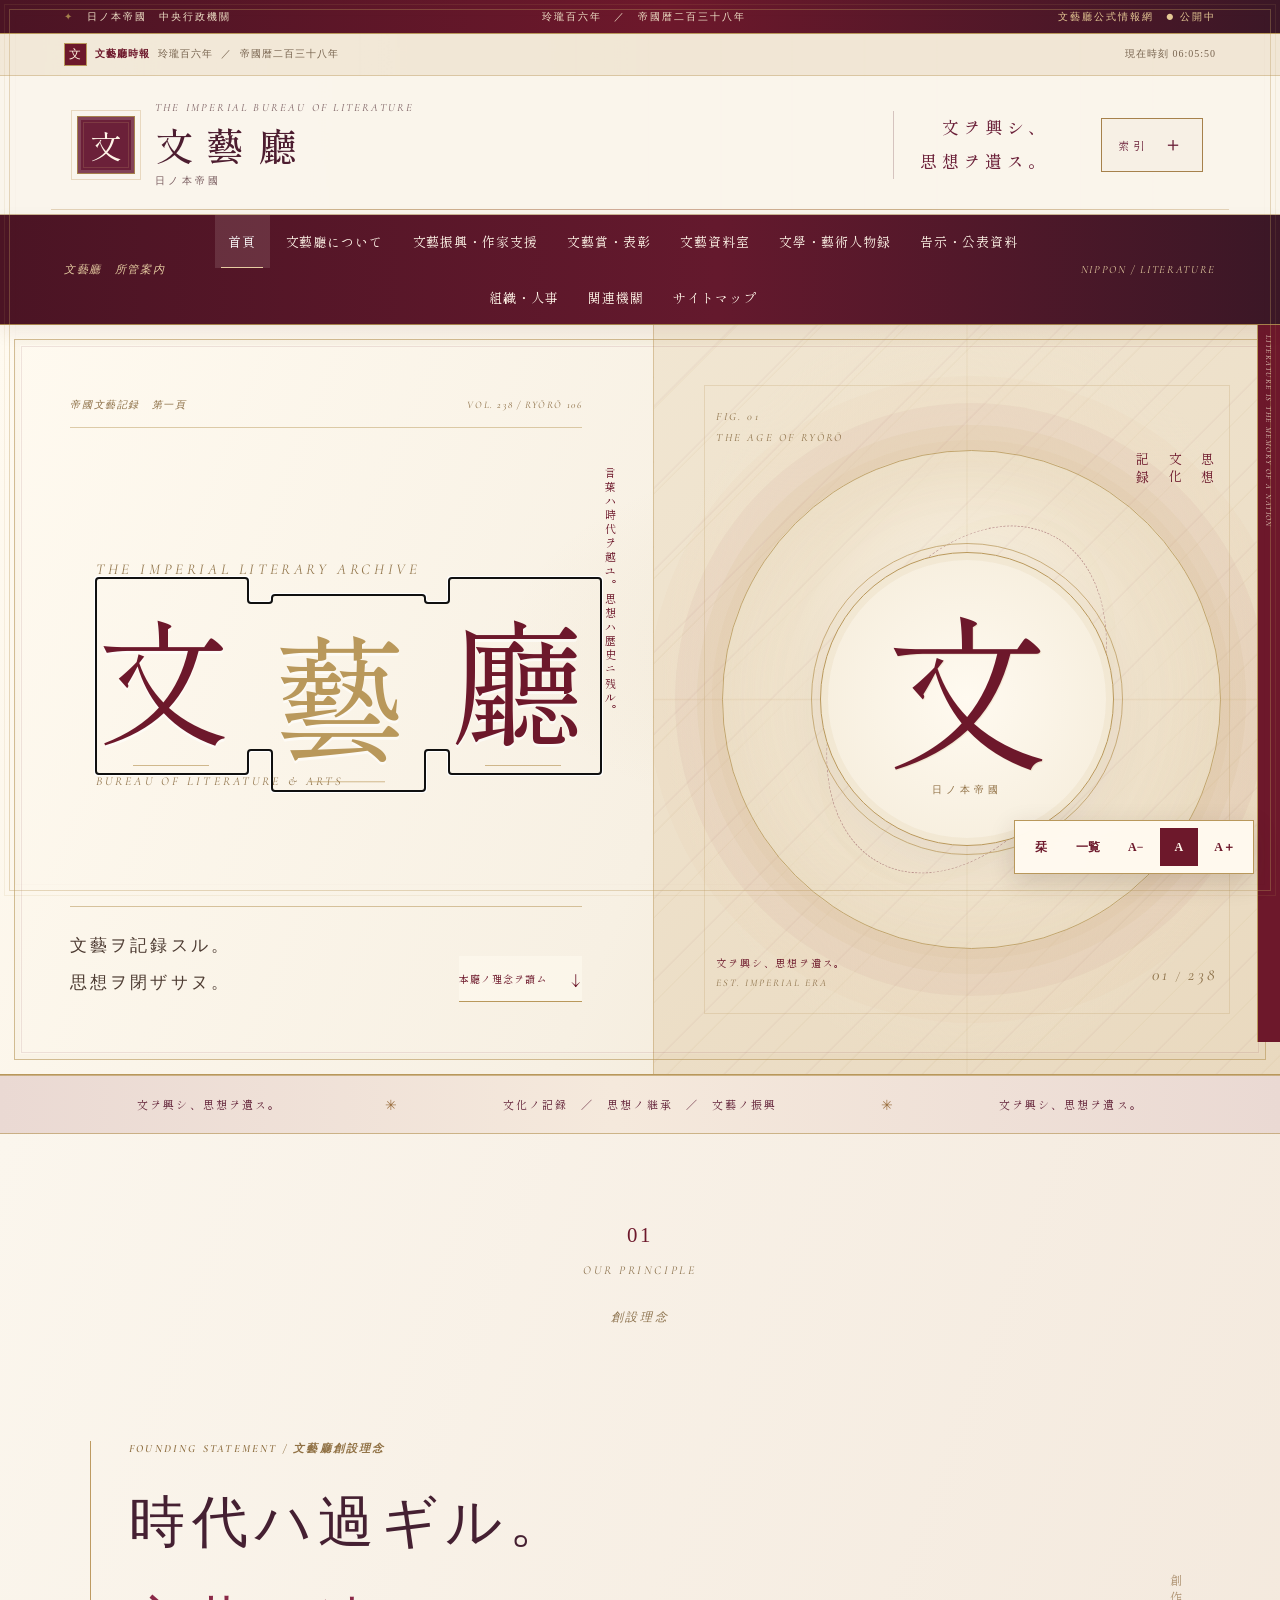
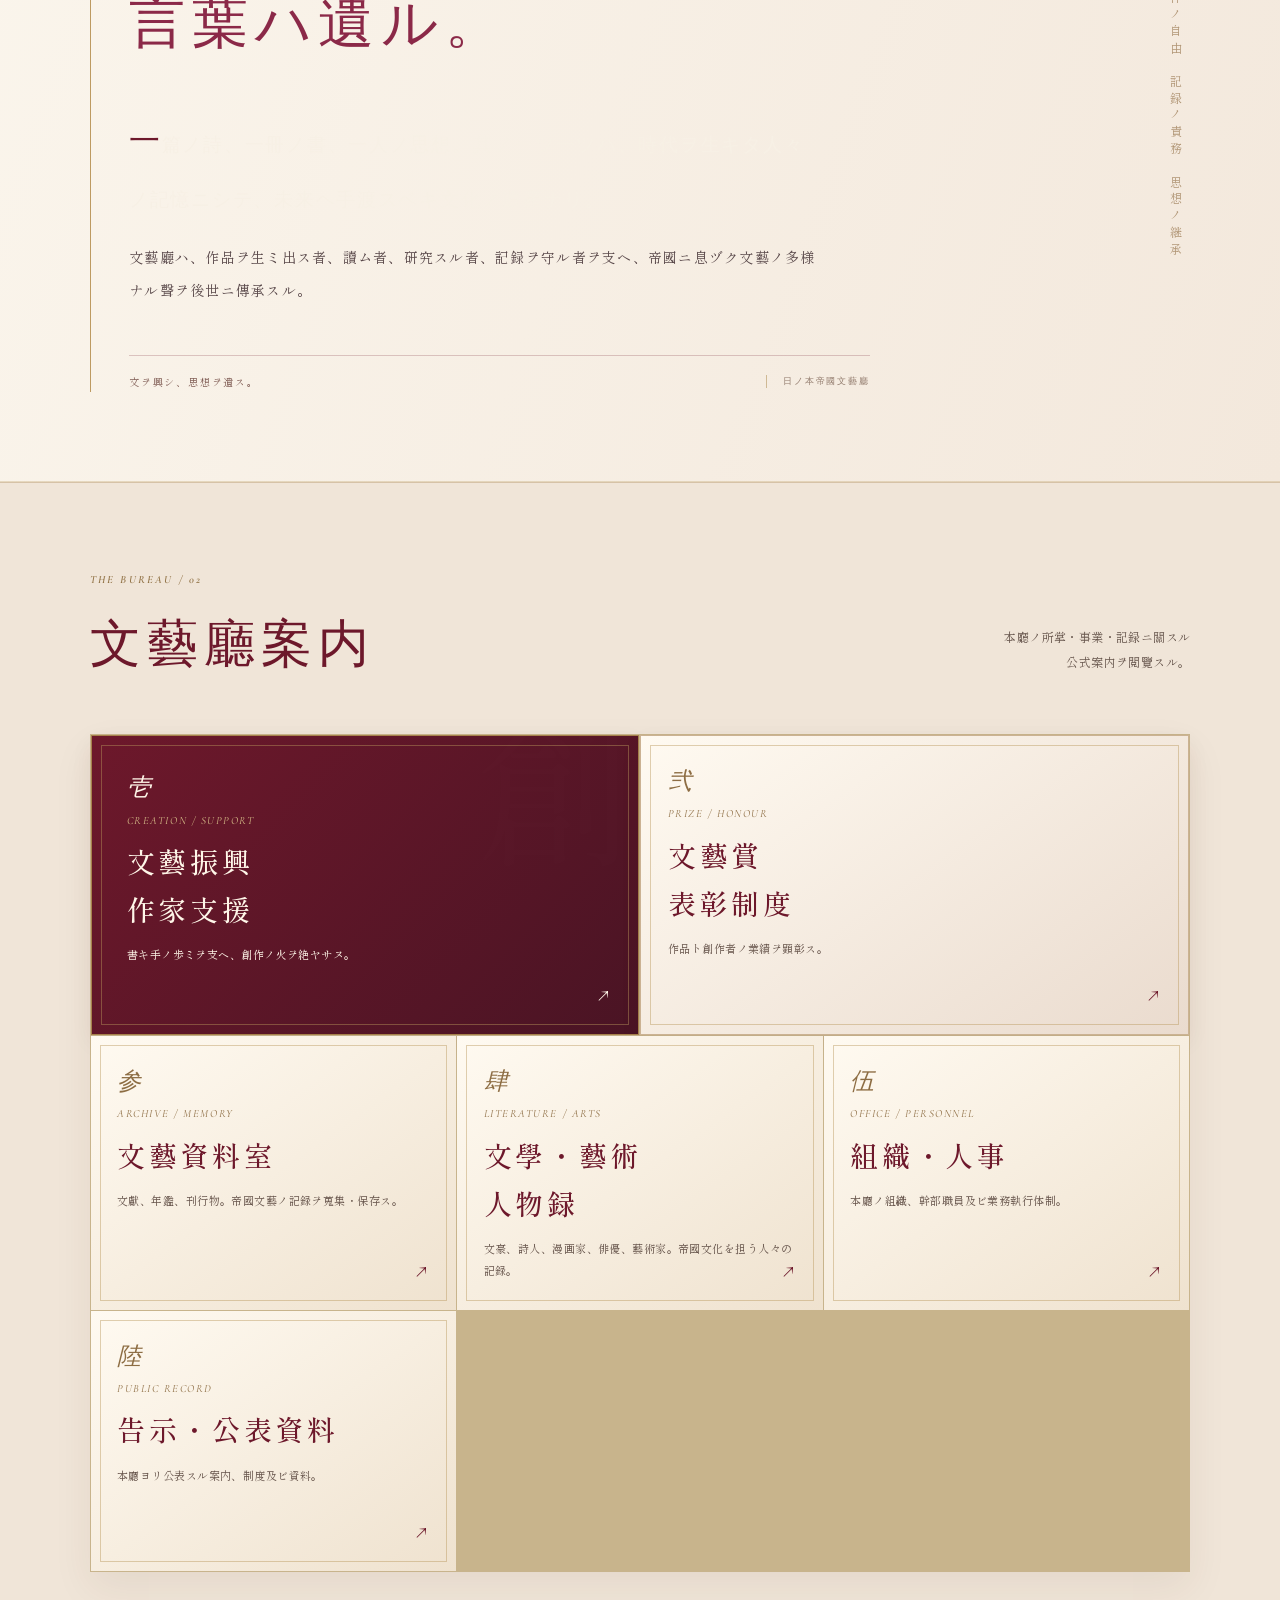
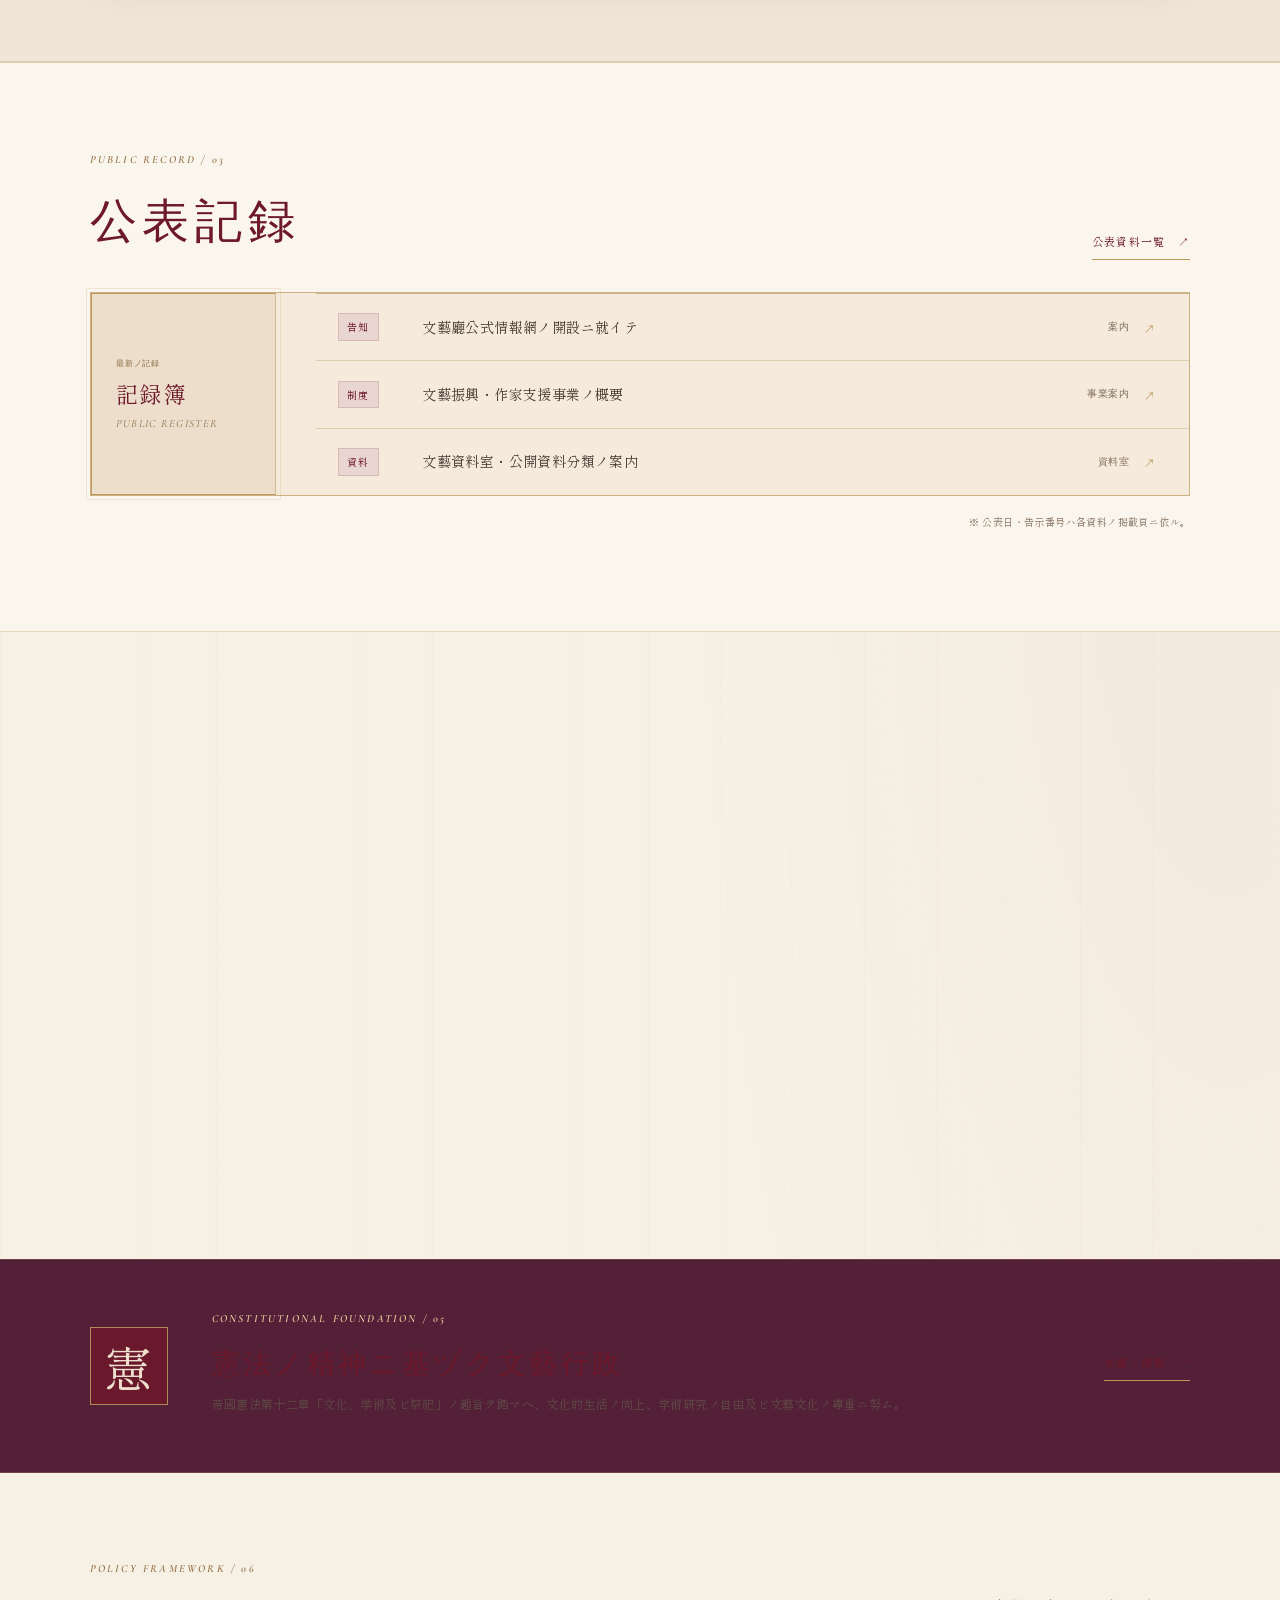
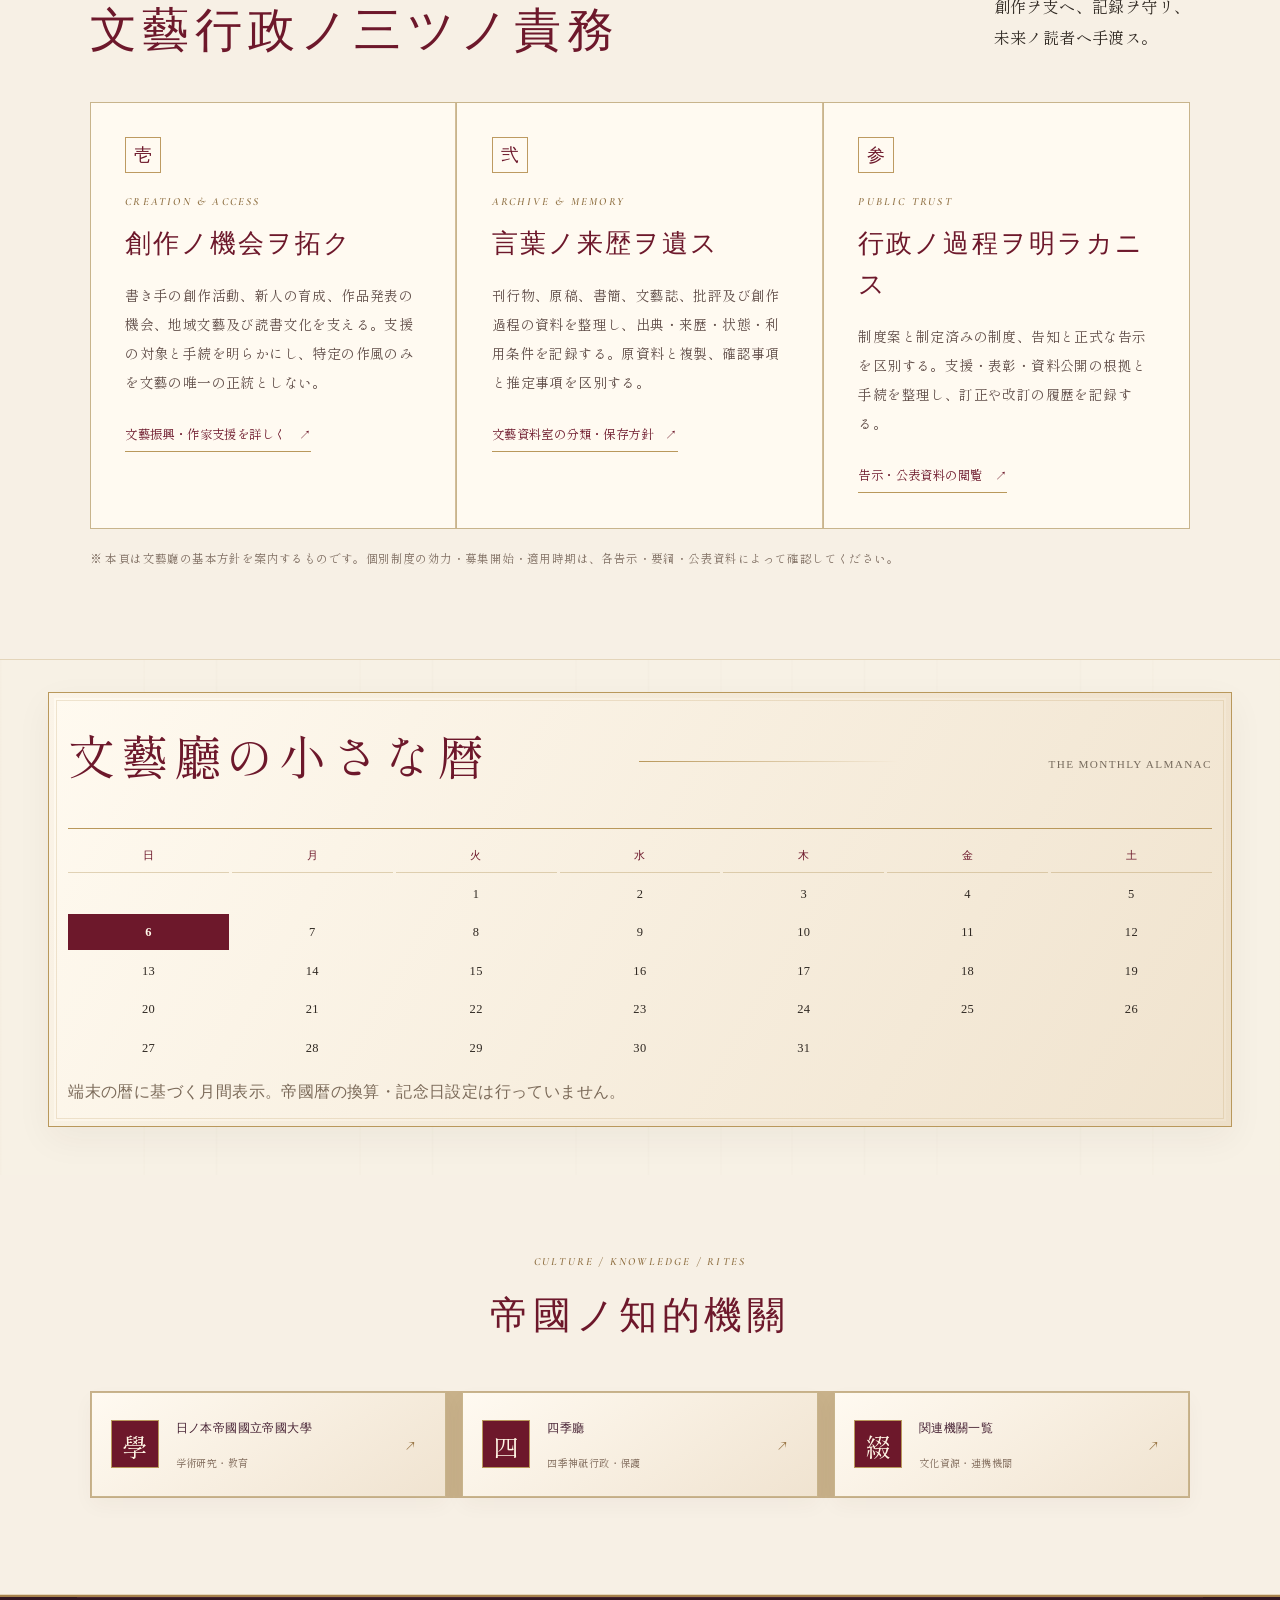
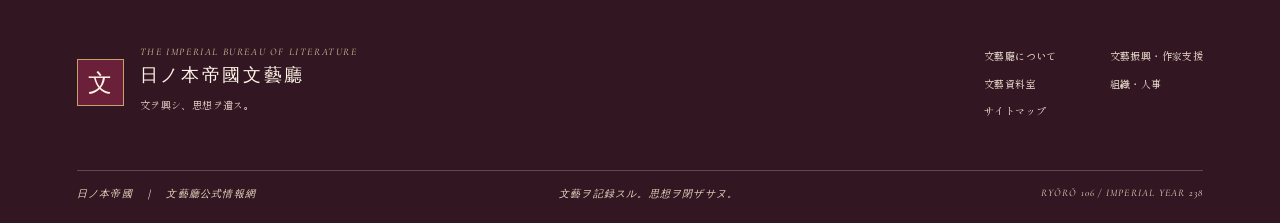
==== index.html @ bcd5935a "Add semantic no-script navigation and refresh shared styles" ====
<!doctype html>
<html lang="ja">
<head>
<meta charset="utf-8">
<meta name="viewport" content="width=device-width,initial-scale=1">
<meta name="theme-color" content="#6d182b">
<link rel="preconnect" href="https://fonts.googleapis.com">
<link rel="preconnect" href="https://fonts.gstatic.com" crossorigin>
<link rel="stylesheet" href="https://fonts.googleapis.com/css2?family=Shippori+Mincho:wght@400;500;600;700;800&amp;family=Cormorant+Garamond:ital,wght@0,400;0,500;0,600;1,400;1,500;1,600&amp;display=swap">
<meta name="description" content="日ノ本帝國文藝廳公式情報網。文ヲ興シ、思想ヲ遺ス。">
<title>文藝廳｜日ノ本帝國</title>
<link rel="stylesheet" href="style.css?v=20261028-3"><link rel="stylesheet" href="literary.css?v=20261028-3"><link rel="stylesheet" href="aesthetic.css?v=20261028-3">
<script defer src="site.js?v=20261028-5"></script>
<script defer src="aesthetic.js?v=20261028-3"></script>

<link rel="stylesheet" href="reirou.css?v=20261028-5">
<script defer src="reirou.js?v=20261028-3"></script>
<link rel="icon" href="monsho.svg" type="image/svg+xml">

<link rel="canonical" href="https://8fgb66gmt2-stack.github.io/-Bungeicho-offical-web-site-/">
<link rel="sitemap" type="application/xml" title="文藝廳サイトマップ" href="sitemap.xml">
<meta property="og:type" content="website">
<meta property="og:site_name" content="日ノ本帝國 文藝廳">
<meta property="og:locale" content="ja_JP">
<meta property="og:url" content="https://8fgb66gmt2-stack.github.io/-Bungeicho-offical-web-site-/">
<meta property="og:title" content="文藝廳｜日ノ本帝國">
<meta property="og:description" content="日ノ本帝國文藝廳公式情報網。文ヲ興シ、思想ヲ遺ス。">
<meta name="twitter:card" content="summary">
</head>
<body class="revolution-home">
<a class="skip-link" href="#main">本文へ</a>
<div class="worldline"><span>日ノ本帝國　中央行政機關</span><span>玲瓏百六年　／　帝國暦二百三十八年</span><span>文藝廳公式情報網　● 公開中</span></div>
<header class="new-masthead">
 <a href="index.html" class="new-brand" aria-label="文藝廳首頁"><span class="brand-sigil">文</span><span><small>THE IMPERIAL BUREAU OF LITERATURE</small><strong>文藝廳</strong><i>日ノ本帝國</i></span></a>
 <div class="masthead-declaration">文ヲ興シ、<br>思想ヲ遺ス。</div>
 <button class="index-open" type="button" data-open-index><span>索引</span><b>＋</b></button>
</header>
<nav class="new-nav" aria-label="主要導航"><span class="nav-caption">文藝廳　所管案内</span><div class="nav" id="main-nav"><a href="index.html" aria-current="page">首頁</a><a href="about.html">文藝廳について</a><a href="support.html">文藝振興・作家支援</a><a href="awards.html">文藝賞・表彰</a><a href="archive.html">文藝資料室</a><a href="jinbutsuroku.html">文學・藝術人物録</a><a href="notices.html">告示・公表資料</a><a href="staff.html">組織・人事</a><a href="links.html">関連機關</a><a href="sitemap.html">サイトマップ</a></div><span class="nav-end">NIPPON / LITERATURE</span></nav>
<main id="main">
<section class="opening" aria-labelledby="opening-title">
 <div class="opening-left">
  <div class="opening-meta"><span>帝國文藝記録　第一頁</span><span>VOL. 238 / RYŌRŌ 106</span></div>
  <p class="vertical-kicker">言葉ハ時代ヲ越ユ。思想ハ歴史ニ残ル。</p>
  <div class="opening-title-wrap"><p class="opening-pretitle">THE IMPERIAL LITERARY ARCHIVE</p><h1 id="opening-title"><span>文</span><span>藝</span><span>廳</span></h1><div class="opening-title-small">BUREAU OF LITERATURE &amp; ARTS</div></div>
  <div class="opening-bottom"><p>文藝ヲ記録スル。<br>思想ヲ閉ザサヌ。</p><a class="enter-link" href="#principle"><span>本廳ノ理念ヲ讀ム</span><b>↓</b></a></div>
 </div>
 <div class="opening-art" aria-label="文藝廳の理念を表す意匠">
  <div class="art-index">FIG. 01<br>THE AGE OF RYŌRŌ</div>
  <div class="giant-circle"></div><div class="circle-cut"></div><div class="vertical-kanji">思想<br>文化<br>記録</div>
  <div class="art-seal"><span>文</span><small>日ノ本帝國</small></div>
  <div class="art-side-caption">文ヲ興シ、思想ヲ遺ス。<br><small>EST. IMPERIAL ERA</small></div>
  <div class="art-number">01<span>/</span>238</div>
 </div>
 <div class="opening-edge">LITERATURE IS THE MEMORY OF A NATION</div>
</section>
<div class="manifesto-strip"><span>文ヲ興シ、思想ヲ遺ス。</span><span>✳</span><span>文化ノ記録　／　思想ノ継承　／　文藝ノ振興</span><span>✳</span><span>文ヲ興シ、思想ヲ遺ス。</span></div>
<section id="principle" class="principle">
 <div class="section-index"><span>01</span><span>OUR PRINCIPLE</span><span class="index-line"></span><span>創設理念</span></div>
 <div class="principle-content"><p class="micro-label">FOUNDING STATEMENT / 文藝廳創設理念</p><h2>時代ハ過ギル。<br><em>言葉ハ遺ル。</em></h2><p class="principle-lead">一篇ノ詩、一冊ノ書、一人ノ思想。其ノ一ツ一ツハ、時代ヲ生キタ人々ノ記憶ニシテ、未来ヘ手渡スベキ文化ノ遺産ナリ。</p><p>文藝廳ハ、作品ヲ生ミ出ス者、讀ム者、研究スル者、記録ヲ守ル者ヲ支ヘ、帝國ニ息ヅク文藝ノ多様ナル聲ヲ後世ニ傳承スル。</p><div class="principle-foot"><span>文ヲ興シ、思想ヲ遺ス。</span><span>日ノ本帝國文藝廳</span></div></div>
 <div class="principle-vertical" aria-hidden="true">創作ノ自由　記録ノ責務　思想ノ継承</div>
</section>
<section class="gateway" aria-labelledby="gateway-title">
 <div class="gateway-heading"><div><p class="micro-label">THE BUREAU / 02</p><h2 id="gateway-title">文藝廳案内</h2></div><p>本廳ノ所掌・事業・記録ニ關スル<br>公式案内ヲ閲覽スル。</p></div>
 <div class="gateway-list">
  <a class="gateway-item gateway-main" href="support.html"><span class="gateway-no">壱</span><span class="gateway-label">CREATION / SUPPORT</span><span class="gateway-title">文藝振興<br>作家支援</span><span class="gateway-desc">書キ手ノ歩ミヲ支ヘ、創作ノ火ヲ絶ヤサヌ。</span><span class="gateway-arrow">↗</span><span class="gateway-watermark">創</span></a>
  <a class="gateway-item" href="awards.html"><span class="gateway-no">弐</span><span class="gateway-label">PRIZE / HONOUR</span><span class="gateway-title">文藝賞<br>表彰制度</span><span class="gateway-desc">作品ト創作者ノ業績ヲ顕彰ス。</span><span class="gateway-arrow">↗</span></a>
  <a class="gateway-item" href="archive.html"><span class="gateway-no">参</span><span class="gateway-label">ARCHIVE / MEMORY</span><span class="gateway-title">文藝資料室</span><span class="gateway-desc">文獻、年鑑、刊行物。帝國文藝ノ記録ヲ蒐集・保存ス。</span><span class="gateway-arrow">↗</span></a>
  <a class="gateway-item" href="jinbutsuroku.html"><span class="gateway-no">肆</span><span class="gateway-label">LITERATURE / ARTS</span><span class="gateway-title">文學・藝術<br>人物録</span><span class="gateway-desc">文豪、詩人、漫画家、俳優、藝術家。帝國文化を担う人々の記録。</span><span class="gateway-arrow">↗</span></a>
  <a class="gateway-item" href="staff.html"><span class="gateway-no">伍</span><span class="gateway-label">OFFICE / PERSONNEL</span><span class="gateway-title">組織・人事</span><span class="gateway-desc">本廳ノ組織、幹部職員及ビ業務執行体制。</span><span class="gateway-arrow">↗</span></a>
  <a class="gateway-item" href="notices.html"><span class="gateway-no">陸</span><span class="gateway-label">PUBLIC RECORD</span><span class="gateway-title">告示・公表資料</span><span class="gateway-desc">本廳ヨリ公表スル案内、制度及ビ資料。</span><span class="gateway-arrow">↗</span></a>
 </div>
</section>
<section class="record-section" aria-labelledby="record-title">
 <div class="record-head"><div><p class="micro-label">PUBLIC RECORD / 03</p><h2 id="record-title">公表記録</h2></div><a href="notices.html">公表資料一覧　↗</a></div>
 <div class="record-body"><div class="record-date"><span>最新ノ記録</span><strong>記録簿</strong><small>PUBLIC REGISTER</small></div><div class="record-lines">
  <a href="notices.html#opening"><span class="record-type">告知</span><span class="record-name">文藝廳公式情報網ノ開設ニ就イテ</span><span class="record-status">案内</span><b>↗</b></a>
  <a href="support.html"><span class="record-type">制度</span><span class="record-name">文藝振興・作家支援事業ノ概要</span><span class="record-status">事業案内</span><b>↗</b></a>
  <a href="archive.html"><span class="record-type">資料</span><span class="record-name">文藝資料室・公開資料分類ノ案内</span><span class="record-status">資料室</span><b>↗</b></a>
 </div></div>
 <p class="record-note">※ 公表日・告示番号ハ各資料ノ掲載頁ニ依ル。</p>
</section>
<section class="director-section">
 <div class="director-heading"><p class="micro-label">OFFICE OF THE DIRECTOR-GENERAL / 04</p><h2>文藝廳長官</h2><span>本廳ヲ代表スル者</span></div>
 <div class="director-seal" aria-hidden="true"><span>聖</span><small>文藝廳長官</small></div>
 <div class="director-bio"><p class="director-role">DIRECTOR-GENERAL</p><h3>神代 聖</h3><p>日ノ本帝國國立帝國大學文科初代首席。文学と人間存在を見つめ、文藝と思想文化の継承に携わる。</p><a href="staff.html#chief">略歴・人事情報ヲ閲覽　↗</a></div>
 <blockquote><span>“</span><p>文藝トハ、<br>人間ガ己ノ時代ニ<br>問いヲ遺ス営ミデアル。</p><small>文藝廳長官室</small></blockquote>
</section>
<section class="constitution-section"><span class="constitution-glyph">憲</span><div><p class="micro-label">CONSTITUTIONAL FOUNDATION / 05</p><h2>憲法ノ精神ニ基ヅク文藝行政</h2><p>帝國憲法第十二章「文化、学術及ビ祭祀」ノ趣旨ヲ踏マヘ、文化的生活ノ向上、学術研究ノ自由及ビ文藝文化ノ尊重ニ努ム。</p></div><a href="about.html">本廳ノ概要　↗</a></section>
<section class="policy-section" aria-labelledby="policy-section-title">
 <div class="record-head"><div><p class="micro-label">POLICY FRAMEWORK / 06</p><h2 id="policy-section-title">文藝行政ノ三ツノ責務</h2></div><p>創作ヲ支ヘ、記録ヲ守リ、<br>未来ノ読者ヘ手渡ス。</p></div>
 <div class="policy-columns">
  <article><span class="policy-number">壱</span><p class="micro-label">CREATION &amp; ACCESS</p><h3>創作ノ機会ヲ拓ク</h3><p>書き手の創作活動、新人の育成、作品発表の機会、地域文藝及び読書文化を支える。支援の対象と手続を明らかにし、特定の作風のみを文藝の唯一の正統としない。</p><a href="support.html">文藝振興・作家支援を詳しく　↗</a></article>
  <article><span class="policy-number">弐</span><p class="micro-label">ARCHIVE &amp; MEMORY</p><h3>言葉ノ来歴ヲ遺ス</h3><p>刊行物、原稿、書簡、文藝誌、批評及び創作過程の資料を整理し、出典・来歴・状態・利用条件を記録する。原資料と複製、確認事項と推定事項を区別する。</p><a href="archive.html">文藝資料室の分類・保存方針　↗</a></article>
  <article><span class="policy-number">参</span><p class="micro-label">PUBLIC TRUST</p><h3>行政ノ過程ヲ明ラカニス</h3><p>制度案と制定済みの制度、告知と正式な告示を区別する。支援・表彰・資料公開の根拠と手続を整理し、訂正や改訂の履歴を記録する。</p><a href="notices.html">告示・公表資料の閲覧　↗</a></article>
 </div>
 <p class="policy-footnote">※ 本頁は文藝廳の基本方針を案内するものです。個別制度の効力・募集開始・適用時期は、各告示・要綱・公表資料によって確認してください。</p>
</section>
<section class="related-section"><div class="related-heading"><p class="micro-label">CULTURE / KNOWLEDGE / RITES</p><h2>帝國ノ知的機關</h2></div><div class="related-links"><a href="https://8fgb66gmt2-stack.github.io/https-8fgb66gmt2-stack.github.io-nippon-imperial-university-/" target="_blank" rel="noopener"><span>學</span><strong>日ノ本帝國國立帝國大學</strong><small>学術研究・教育</small><b>↗</b></a><a href="https://8fgb66gmt2-stack.github.io/-web-Shikicho/" target="_blank" rel="noopener"><span>四</span><strong>四季廳</strong><small>四季神祇行政・保護</small><b>↗</b></a><a href="links.html"><span>綴</span><strong>関連機關一覧</strong><small>文化資源・連携機關</small><b>↗</b></a></div></section>
</main>
<footer class="new-footer"><div class="footer-top"><div class="footer-brand"><span>文</span><div><small>THE IMPERIAL BUREAU OF LITERATURE</small><strong>日ノ本帝國文藝廳</strong><p>文ヲ興シ、思想ヲ遺ス。</p></div></div><div class="footer-nav"><a href="about.html">文藝廳について</a><a href="support.html">文藝振興・作家支援</a><a href="archive.html">文藝資料室</a><a href="staff.html">組織・人事</a><a href="sitemap.html">サイトマップ</a></div></div><div class="footer-bottom"><span>日ノ本帝國　｜　文藝廳公式情報網</span><span>文藝ヲ記録スル。思想ヲ閉ザサヌ。</span><span>RYŌRŌ 106 / IMPERIAL YEAR 238</span></div></footer>
<div class="index-overlay" id="index-overlay" aria-hidden="true"><div class="index-panel" role="dialog" aria-modal="true" aria-labelledby="index-title"><div class="index-panel-top"><span>文藝廳　全體索引</span><button type="button" data-close-index aria-label="索引を閉じる">閉 ×</button></div><h2 id="index-title">何ヲ御覽ニナリマスカ。</h2><label class="index-search-label" for="index-search">案内ヲ検索スル</label><input id="index-search" type="search" placeholder="例：資料室、組織、文藝賞" autocomplete="off"><div class="index-results" id="index-results"><a href="about.html" data-keywords="概要 理念 文藝廳">文藝廳について <span>01 ↗</span></a><a href="support.html" data-keywords="振興 作家 支援 創作">文藝振興・作家支援 <span>02 ↗</span></a><a href="awards.html" data-keywords="賞 表彰 文藝賞">文藝賞・表彰制度 <span>03 ↗</span></a><a href="archive.html" data-keywords="資料 文獻 記録 書物">文藝資料室 <span>04 ↗</span></a><a href="jinbutsuroku.html" data-keywords="人物録 文豪 文學 文学 藝術 芸術 作家 詩人 俳優 画家 漫画家">文學・藝術人物録 <span>05 ↗</span></a><a href="notices.html" data-keywords="告示 公表 告知">告示・公表資料 <span>06 ↗</span></a><a href="staff.html" data-keywords="人事 長官 職員 組織">組織・人事 <span>07 ↗</span></a><a href="links.html" data-keywords="関連 機關">関連機關 <span>08 ↗</span></a><a href="sitemap.html" data-keywords="地図 一覧 サイトマップ">サイトマップ <span>09 ↗</span></a></div><p class="index-panel-foot">文ヲ興シ、思想ヲ遺ス。　／　日ノ本帝國文藝廳</p></div></div>
</body></html>
---- style.css ----
@charset "UTF-8";
:root{--night:#180810;--night2:#2a0b19;--wine:#6f1938;--red:#a72d4a;--paper:#f3ead9;--paper2:#e6d5ba;--gold:#c3a16c;--gold-light:#e8cf9e;--ink:#28161d;--muted:#88736f;--serif:"Yu Mincho","Hiragino Mincho ProN","Noto Serif JP",serif;--sans:"Yu Gothic","Hiragino Kaku Gothic ProN","Noto Sans JP",sans-serif}
*{box-sizing:border-box}html{scroll-behavior:smooth;scroll-padding-top:2rem}body{margin:0;background:var(--paper);color:var(--ink);font-family:var(--serif);line-height:1.85}a{color:inherit;text-underline-offset:4px}button,input{font:inherit}button,a{-webkit-tap-highlight-color:transparent}a:focus-visible,button:focus-visible,input:focus-visible{outline:2px solid var(--red);outline-offset:4px}.skip-link{position:absolute;left:-10000px;top:0;background:var(--paper);padding:1rem;z-index:999}.skip-link:focus{left:1rem}.revolution-home{background:var(--paper);overflow-x:hidden}.worldline{min-height:30px;padding:.35rem max(1rem,calc((100% - 1440px)/2));display:flex;justify-content:space-between;gap:1rem;background:#10050b;color:#cbb58e;font:9px var(--sans);letter-spacing:.12em}.new-masthead{max-width:1440px;margin:auto;padding:1.1rem clamp(1rem,4vw,4rem);display:grid;grid-template-columns:1fr auto auto;align-items:center;gap:2rem;border-bottom:1px solid #bfa477}.new-brand{display:flex;align-items:center;gap:1rem;text-decoration:none}.brand-sigil{width:51px;height:51px;display:grid;place-items:center;border:1px solid var(--gold);outline:1px solid var(--gold);outline-offset:3px;color:var(--wine);font-size:1.7rem}.new-brand small,.new-brand strong,.new-brand i{display:block}.new-brand small{font:8px var(--sans);letter-spacing:.14em;color:#896d61}.new-brand strong{font-size:1.65rem;letter-spacing:.3em;color:var(--wine);font-weight:500;line-height:1.45}.new-brand i{font:9px var(--sans);letter-spacing:.25em;color:#8b7771;font-style:normal}.masthead-declaration{font-size:.83rem;line-height:1.7;letter-spacing:.14em;color:#6a2138;border-left:1px solid #cdb58f;padding-left:1.5rem}.index-open{display:flex;align-items:center;gap:.7rem;border:1px solid #b99b6a;background:transparent;color:#5c2336;padding:.6rem .8rem;cursor:pointer;font-size:.73rem;letter-spacing:.1em}.index-open b{font-size:1.2rem;font-weight:400}.index-open:hover{background:var(--night2);color:var(--gold-light)}.new-nav{min-height:45px;background:var(--night);color:#f0dfc0;display:flex;align-items:center;gap:1rem;padding:0 max(1rem,calc((100% - 1440px)/2));border-bottom:2px solid var(--gold)}.nav-caption,.nav-end{font:8px var(--sans);letter-spacing:.1em;color:#c5a773;white-space:nowrap}.new-nav .nav{display:flex;flex:1;justify-content:center;flex-wrap:wrap}.new-nav .nav a{display:block;padding:.8rem .65rem;text-decoration:none;color:#f0dfc0;font:10px var(--sans);letter-spacing:.04em;border-bottom:2px solid transparent}.new-nav .nav a:hover,.new-nav .nav a[aria-current=page]{background:#371020;border-bottom-color:var(--gold);color:white}.opening{position:relative;display:grid;grid-template-columns:1.02fr .98fr;min-height:min(790px,calc(100vh - 125px));background:var(--night);color:var(--paper);isolation:isolate}.opening-left{position:relative;display:flex;flex-direction:column;padding:1.2rem clamp(1.5rem,5.5vw,6rem) 2rem;z-index:2}.opening-meta{display:flex;justify-content:space-between;gap:1rem;border-bottom:1px solid #61404a;padding-bottom:.7rem;color:#c5a773;font:8px var(--sans);letter-spacing:.13em}.vertical-kicker{writing-mode:vertical-rl;position:absolute;right:1.3rem;top:17%;font-size:.7rem;letter-spacing:.2em;color:#d3b98c}.opening-title-wrap{margin:auto 0;padding:2rem 0 2rem 1rem}.opening-pretitle{font:9px var(--sans);letter-spacing:.25em;color:#c5a773;margin:0 0 1rem}.opening h1{display:flex;align-items:baseline;gap:clamp(.3rem,2vw,1.4rem);font-size:clamp(5.3rem,11vw,10.5rem);font-weight:400;line-height:1.1;letter-spacing:.08em;margin:0;color:var(--paper)}.opening h1 span:nth-child(2){color:var(--gold-light)}.opening-title-small{font:9px var(--sans);letter-spacing:.23em;color:#a98d78;margin-top:1rem}.opening-bottom{display:flex;justify-content:space-between;align-items:end;gap:1rem;border-top:1px solid #61404a;padding-top:1rem}.opening-bottom>p{font-size:1rem;line-height:1.7;letter-spacing:.13em;margin:0;color:#e7d3b1}.enter-link{display:flex;gap:1.6rem;align-items:center;text-decoration:none;border:1px solid #9e7d54;padding:.65rem .8rem;color:var(--gold-light);font-size:.7rem;letter-spacing:.08em}.enter-link b{font-size:1.1rem;font-weight:400}.enter-link:hover{background:var(--paper);color:var(--night)}.opening-art{position:relative;overflow:hidden;display:grid;place-items:center;min-height:550px;background:radial-gradient(ellipse at 52% 48%,#6d1837 0,#3d1024 35%,#220b17 69%,#180810 100%)}.opening-art:before{content:"";position:absolute;inset:0;background:repeating-linear-gradient(135deg,transparent 0 44px,rgba(227,197,147,.06) 45px 46px),linear-gradient(90deg,rgba(24,8,16,.1),transparent 35%,rgba(10,3,7,.35));}.giant-circle{position:absolute;width:min(38vw,560px);aspect-ratio:1;border:1px solid rgba(220,185,126,.65);border-radius:50%;box-shadow:0 0 0 13px rgba(195,161,108,.025),0 0 0 35px rgba(195,161,108,.035),0 0 0 68px rgba(195,161,108,.025);transform:translate(1%,0)}.circle-cut{position:absolute;width:min(28vw,420px);aspect-ratio:1;border:1px dashed rgba(225,199,157,.55);border-radius:50%;transform:rotate(28deg) scaleX(.68)}.art-seal{width:clamp(170px,22vw,310px);aspect-ratio:1;display:flex;flex-direction:column;align-items:center;justify-content:center;z-index:1;border:1px solid var(--gold-light);outline:1px solid rgba(232,207,158,.65);outline-offset:9px;border-radius:50%;background:radial-gradient(circle,rgba(109,24,55,.55),rgba(24,8,16,.15) 72%);box-shadow:inset 0 0 0 7px rgba(232,207,158,.06);color:var(--gold-light)}.art-seal span{font-size:clamp(6rem,13vw,11rem);line-height:1}.art-seal small{font-size:8px;letter-spacing:.4em;margin-top:.7rem}.vertical-kanji{position:absolute;right:9%;top:17%;writing-mode:vertical-rl;font-size:clamp(1rem,2vw,1.6rem);letter-spacing:.45em;line-height:2.6;color:#e4cda6}.art-index{position:absolute;left:7%;top:7%;font:8px/2 var(--sans);letter-spacing:.15em;color:#c5a773}.art-side-caption{position:absolute;left:7%;bottom:9%;font-size:.85rem;letter-spacing:.12em;line-height:2;color:#dfc79f}.art-side-caption small{font:8px var(--sans);letter-spacing:.16em;color:#b69b77}.art-number{position:absolute;right:7%;bottom:8%;font:1.3rem var(--sans);color:#d5b989;letter-spacing:.12em}.art-number span{font-size:.7rem;color:#8c6b5c;padding:0 .3rem}.opening-edge{position:absolute;right:0;top:0;writing-mode:vertical-rl;background:var(--gold);color:var(--night);padding:.8rem .45rem;font:8px var(--sans);letter-spacing:.2em;z-index:3}.manifesto-strip{display:flex;justify-content:space-around;align-items:center;gap:1.5rem;overflow:hidden;white-space:nowrap;padding:.7rem 1rem;background:#dfcba9;color:#612039;border-bottom:1px solid #b99764;font-size:.72rem;letter-spacing:.14em}.manifesto-strip span:nth-child(even){color:#a0784e}.principle,.gateway,.record-section,.director-section,.constitution-section,.related-section{max-width:1300px;margin:0 auto;padding:clamp(4rem,8vw,8rem) clamp(1.2rem,4vw,4rem)}.principle{display:grid;grid-template-columns:105px minmax(0,1fr) 55px;gap:clamp(1.5rem,5vw,5rem);border-bottom:1px solid #c6ad84}.section-index{display:flex;flex-direction:column;align-items:flex-start;gap:.7rem;color:#8e7256;font:8px var(--sans);letter-spacing:.12em}.section-index span:first-child{font:2.4rem var(--serif);color:var(--wine)}.index-line{width:40px;height:1px;background:var(--gold)}.principle-content{max-width:780px}.micro-label{font:8px var(--sans);letter-spacing:.2em;color:#9b7950;margin:0 0 1.1rem}.principle h2{font-size:clamp(2.5rem,6vw,5.8rem);font-weight:400;letter-spacing:.1em;line-height:1.45;color:#321321;margin:.2rem 0 2rem}.principle h2 em{font-style:normal;color:#8e2946}.principle-lead{font-size:1.04rem;line-height:2.3;color:#5c4247;max-width:690px}.principle-content>p:not(.micro-label):not(.principle-lead){font-size:.9rem;line-height:2.3;color:#755d5c;max-width:690px}.principle-foot{display:flex;align-items:center;gap:1.2rem;margin-top:2.5rem;padding-top:1rem;border-top:1px solid #cfb994;color:#6c1c37;letter-spacing:.1em}.principle-foot span:last-child{border-left:1px solid #cfb994;padding-left:1rem;color:#927b6d;font:9px var(--sans)}.principle-vertical{writing-mode:vertical-rl;color:#9b7a56;font-size:.7rem;letter-spacing:.18em;align-self:center}.gateway{padding-top:5rem}.gateway-heading,.record-head{display:flex;justify-content:space-between;align-items:end;gap:2rem;margin-bottom:2.5rem}.gateway-heading h2,.record-head h2,.related-heading h2{font-size:clamp(2rem,4vw,3.2rem);font-weight:400;letter-spacing:.13em;color:#40172a;margin:0}.gateway-heading>p{font-size:.78rem;line-height:2;color:#816a65}.gateway-list{border-top:1px solid #b99a68}.gateway-item{display:grid;grid-template-columns:60px 1fr 1.5fr 2fr 35px;align-items:center;gap:1.2rem;position:relative;overflow:hidden;padding:1.5rem 1rem;border-bottom:1px solid #cdb792;text-decoration:none;transition:background .25s,color .25s;isolation:isolate}.gateway-item:hover{background:#e8d8bf;color:#5b1934}.gateway-item.gateway-main{background:#451329;color:#f0dfc4}.gateway-item.gateway-main:hover{background:#641936}.gateway-no{font-size:1.4rem;color:#b99a68}.gateway-label{font:8px var(--sans);letter-spacing:.1em;color:#9b7950}.gateway-main .gateway-label{color:#d7b98b}.gateway-title{font-size:clamp(1.3rem,2.4vw,2rem);line-height:1.45;letter-spacing:.08em}.gateway-desc{font-size:.78rem;line-height:1.9;color:#806967}.gateway-main .gateway-desc{color:#d7c3ac}.gateway-arrow{font-size:1.3rem;color:#9b7950;text-align:right}.gateway-watermark{position:absolute;z-index:-1;right:8%;top:-2rem;font-size:13rem;line-height:1;color:rgba(220,191,145,.055);pointer-events:none}.record-section{border-top:1px solid #c5a779;border-bottom:1px solid #c5a779;background:rgba(230,213,186,.3)}.record-head{margin-bottom:2rem}.record-head>a{font-size:.72rem;color:#6d2039}.record-body{display:grid;grid-template-columns:180px 1fr;gap:2.5rem}.record-date{display:flex;flex-direction:column;gap:.5rem;padding:1.2rem;border:1px solid #c6a979;background:#efe1c9;color:#6c273c}.record-date span,.record-date small{font:8px var(--sans);letter-spacing:.12em}.record-date strong{font-size:1.5rem;font-weight:400}.record-lines{border-top:1px solid #cbb58e}.record-lines>a{display:grid;grid-template-columns:80px 1fr 90px 20px;gap:1rem;align-items:center;padding:1.15rem .5rem;border-bottom:1px solid #d1bd9c;text-decoration:none}.record-lines>a:hover .record-name{color:#9a2f4a;text-decoration:underline}.record-type{border:1px solid #b99a68;text-align:center;font-size:.65rem;padding:.2rem}.record-name{font-size:.85rem}.record-status{font:9px var(--sans);color:#92796c}.record-lines b{font-weight:400;color:#9b7950}.record-note{text-align:right;font-size:.65rem;color:#917a70;margin-top:1rem}.director-section{display:grid;grid-template-columns:1fr 180px 1.1fr 1fr;gap:2.5rem;align-items:center}.director-heading h2{font-size:1.9rem;font-weight:400;color:#4b192e;letter-spacing:.1em;margin:.2rem 0}.director-heading>span{font-size:.75rem;color:#8d746c}.director-seal{aspect-ratio:3/4;background:linear-gradient(145deg,#e0cba9,#f3e7d2 47%,#c4a77b);border:1px solid #b99a68;outline:1px solid #b99a68;outline-offset:4px;display:flex;flex-direction:column;align-items:center;justify-content:center;color:#742540}.director-seal span{font-size:6.5rem;line-height:1}.director-seal small{font-size:.6rem;letter-spacing:.18em;margin-top:.7rem}.director-role{font:8px var(--sans);letter-spacing:.15em;color:#9b7950}.director-bio h3{font-size:1.8rem;letter-spacing:.14em;font-weight:400;color:#6b1d38;margin:.5rem 0}.director-bio>p:not(.director-role){font-size:.8rem;line-height:2;color:#775f5f}.director-bio>a{font-size:.72rem;color:#752642}.director-section blockquote{border-left:1px solid #c2a276;margin:0;padding:1rem 0 1rem 1.5rem;color:#5d263a}.director-section blockquote>span{font-size:3rem;line-height:1;color:#b99764}.director-section blockquote p{font-size:1.1rem;line-height:2;letter-spacing:.08em}.director-section blockquote small{font:8px var(--sans);letter-spacing:.1em;color:#90786e}.constitution-section{border-top:1px solid #b99a68;border-bottom:1px solid #b99a68;display:grid;grid-template-columns:70px 1fr auto;gap:1.5rem;align-items:center;padding-top:2.5rem;padding-bottom:2.5rem}.constitution-glyph{width:60px;height:72px;border:1px solid #b99a68;display:grid;place-items:center;color:#6e213b;font-size:2rem}.constitution-section h2{font-size:1.15rem;font-weight:400;letter-spacing:.08em;color:#4a1b2d;margin:.2rem 0}.constitution-section p:not(.micro-label){font-size:.78rem;line-height:2;color:#786260;max-width:800px;margin:.3rem 0}.constitution-section>a{font-size:.72rem;color:#6e213b;white-space:nowrap}.related-section{padding-top:5rem;padding-bottom:5rem}.related-heading{margin-bottom:1.5rem}.related-heading h2{font-size:1.8rem}.related-links{display:grid;grid-template-columns:repeat(3,1fr);gap:1px;background:#c8b18a;border:1px solid #c8b18a}.related-links>a{background:var(--paper);display:grid;grid-template-columns:45px 1fr 20px;gap:.3rem .9rem;align-items:center;padding:1.2rem;text-decoration:none}.related-links>a:hover{background:#e8d8bf}.related-links>a>span{grid-row:1/3;width:42px;height:42px;border:1px solid #c2a276;display:grid;place-items:center;color:#6e213b;font-size:1.2rem}.related-links strong{font-size:.76rem;font-weight:400;color:#4b2030}.related-links small{font-size:.65rem;color:#907a70}.related-links b{grid-column:3;grid-row:1/3;font-weight:400;color:#9b7950}.new-footer{background:#16070e;color:#e9d7b7;border-top:3px double #b99a68;padding:3rem max(1.2rem,calc((100% - 1300px)/2)) 1.2rem}.footer-top{display:flex;justify-content:space-between;gap:2rem;align-items:start;padding-bottom:2.5rem}.footer-brand{display:flex;gap:1rem;align-items:center}.footer-brand>span{width:55px;height:55px;border:1px solid #b99a68;display:grid;place-items:center;font-size:1.8rem;color:#e3c38e}.footer-brand small,.footer-brand strong{display:block}.footer-brand small{font:8px var(--sans);letter-spacing:.12em;color:#b99a68}.footer-brand strong{font-size:1.35rem;letter-spacing:.18em;font-weight:400}.footer-brand p{font-size:.75rem;color:#bba17e;margin:.3rem 0}.footer-nav{display:flex;gap:1rem 1.4rem;flex-wrap:wrap;max-width:460px}.footer-nav a{font-size:.7rem;color:#ddc9a5;text-decoration:none}.footer-nav a:hover{color:white;text-decoration:underline}.footer-bottom{display:flex;justify-content:space-between;gap:1rem;flex-wrap:wrap;border-top:1px solid #4c3039;padding-top:1rem;color:#9e867e;font:8px var(--sans);letter-spacing:.1em}
.index-overlay{position:fixed;inset:0;z-index:1000;display:grid;place-items:center;padding:1rem;background:rgba(12,3,8,.82);backdrop-filter:blur(8px);opacity:0;visibility:hidden;transition:opacity .25s,visibility .25s}.index-overlay.is-open{opacity:1;visibility:visible}.index-panel{width:min(620px,100%);max-height:min(85vh,780px);overflow:auto;background:var(--paper);border:1px solid var(--gold);outline:1px solid rgba(195,161,108,.45);outline-offset:5px;padding:clamp(1.2rem,4vw,2.5rem);transform:translateY(15px);transition:transform .25s}.is-open .index-panel{transform:translateY(0)}.index-panel-top{display:flex;justify-content:space-between;align-items:center;border-bottom:1px solid #c9b18a;padding-bottom:.8rem;font:9px var(--sans);letter-spacing:.12em;color:#7d3449}.index-panel-top button{border:0;background:transparent;color:#6d253b;cursor:pointer;font-size:.75rem}.index-panel h2{font-size:clamp(1.6rem,5vw,2.4rem);font-weight:400;letter-spacing:.08em;color:#3b1426;margin:1.5rem 0}.index-search-label{display:block;font-size:.7rem;color:#8d715e;margin-bottom:.5rem}.index-panel input{width:100%;padding:.9rem 1rem;border:1px solid #bda078;background:#fffaf0;color:#301520;border-radius:0;font-size:.9rem}.index-results{margin-top:1rem;border-top:1px solid #cdb792}.index-results a{display:flex;justify-content:space-between;gap:1rem;padding:.8rem .3rem;border-bottom:1px solid #d7c5a5;text-decoration:none;font-size:.82rem;color:#4a1b2e}.index-results a:hover{background:#eadbc2}.index-results a[hidden]{display:none}.index-results a span{font:9px var(--sans);color:#9b7950}.index-panel-foot{margin:1.5rem 0 0;color:#90786c;font-size:.65rem;letter-spacing:.08em}
@media(min-width:1500px){.opening{min-height:790px}.opening h1{font-size:10rem}}
@media(max-width:1050px){.new-nav{display:block;padding:.2rem 1rem}.nav-caption,.nav-end{display:none}.new-nav .nav{justify-content:flex-start}.new-nav .nav a{padding:.7rem .55rem}.opening{min-height:650px}.opening h1{font-size:clamp(5rem,10vw,8rem)}.director-section{grid-template-columns:1fr 140px 1.2fr;gap:1.5rem}.director-section blockquote{grid-column:1/-1;border-left:0;border-top:1px solid #c2a276;padding:1rem 0 0}.director-section blockquote p br{display:none}.gateway-item{grid-template-columns:45px 1fr 1.5fr 35px}.gateway-desc{grid-column:2/4;grid-row:3}.gateway-arrow{grid-column:4;grid-row:1/3}}
@media(max-width:700px){.worldline{font-size:7px;gap:.4rem;letter-spacing:0}.worldline span:first-child{display:none}.worldline span:nth-child(2){margin-right:auto}.new-masthead{grid-template-columns:1fr auto;gap:.7rem;padding:1rem}.new-brand{gap:.7rem}.brand-sigil{width:42px;height:42px;font-size:1.4rem}.new-brand small{font-size:6px;letter-spacing:.06em}.new-brand strong{font-size:1.35rem;letter-spacing:.22em}.new-brand i{font-size:8px;letter-spacing:.12em}.masthead-declaration{display:none}.index-open{padding:.45rem .55rem}.new-nav .nav{flex-wrap:nowrap;overflow-x:auto;scrollbar-width:thin}.new-nav .nav a{white-space:nowrap;font-size:9px}.opening{grid-template-columns:1fr;min-height:0}.opening-left{min-height:570px;padding:1rem 1.2rem 1.5rem}.opening-meta{font-size:7px}.opening h1{font-size:clamp(5.3rem,20vw,8.2rem);gap:.5rem}.opening-pretitle{font-size:8px}.opening-title-wrap{padding-left:0}.vertical-kicker{right:.2rem;top:19%;font-size:.6rem}.opening-bottom>p{font-size:.9rem}.opening-art{min-height:390px}.giant-circle{width:min(70vw,380px)}.circle-cut{width:min(52vw,280px)}.art-seal{width:180px}.art-seal span{font-size:7rem}.vertical-kanji{right:8%;font-size:1rem}.opening-edge{font-size:7px}.manifesto-strip{justify-content:flex-start;gap:1rem;font-size:.65rem}.manifesto-strip span:nth-child(3),.manifesto-strip span:nth-child(4){display:none}.principle,.gateway,.record-section,.director-section,.constitution-section,.related-section{padding:3.5rem 1.2rem}.principle{grid-template-columns:35px minmax(0,1fr);gap:1rem}.section-index{font-size:7px}.section-index span:first-child{font-size:1.7rem}.principle-vertical{display:none}.principle h2{font-size:clamp(2.4rem,10vw,4rem)}.principle-lead{font-size:.92rem}.gateway-heading,.record-head{align-items:start;flex-direction:column;gap:.8rem}.gateway-heading h2,.record-head h2{font-size:2rem}.gateway-heading>p{margin:0}.gateway-list{margin-top:1.5rem}.gateway-item{grid-template-columns:35px 1fr 25px;gap:.5rem .8rem;padding:1.2rem .5rem}.gateway-no{grid-column:1;grid-row:1/3;font-size:1.1rem}.gateway-label{grid-column:2;grid-row:1}.gateway-title{grid-column:2;grid-row:2;font-size:1.5rem}.gateway-desc{grid-column:2;grid-row:3;font-size:.73rem}.gateway-arrow{grid-column:3;grid-row:1/3}.gateway-watermark{right:0;font-size:8rem}.record-body{grid-template-columns:1fr;gap:1rem}.record-date{flex-direction:row;align-items:center;gap:.8rem;padding:.7rem}.record-date strong{font-size:1rem}.record-date small{margin-left:auto}.record-lines>a{grid-template-columns:55px 1fr 16px;gap:.5rem;padding:.9rem .2rem}.record-type{font-size:.6rem}.record-name{font-size:.76rem}.record-status{grid-column:2;font-size:8px}.record-lines b{grid-column:3;grid-row:1/3}.record-note{text-align:left}.director-section{grid-template-columns:95px 1fr;gap:1rem}.director-heading{grid-column:1/-1}.director-heading h2{font-size:1.5rem}.director-seal{grid-column:1;grid-row:2}.director-seal span{font-size:4rem}.director-bio{grid-column:2;grid-row:2}.director-bio h3{font-size:1.4rem}.director-section blockquote{grid-column:1/-1}.director-section blockquote p{font-size:1rem}.constitution-section{grid-template-columns:45px 1fr;gap:.8rem}.constitution-glyph{width:42px;height:52px;font-size:1.5rem}.constitution-section h2{font-size:1rem}.constitution-section>a{grid-column:2}.related-heading h2{font-size:1.5rem}.related-links{grid-template-columns:1fr}.related-links>a{grid-template-columns:40px 1fr 18px;padding:.9rem}.related-links>a>span{width:36px;height:36px}.footer-top{flex-direction:column}.footer-brand strong{font-size:1.1rem}.footer-nav{gap:.8rem 1rem}.footer-bottom{flex-direction:column;gap:.5rem}.index-panel h2{font-size:1.6rem}}
@media(prefers-reduced-motion:reduce){html{scroll-behavior:auto}*,*:before,*:after{transition:none!important;animation:none!important}}
/* Other interior pages retain their established document layout, but share the new visual language. */
body:not(.revolution-home){--wine:#65152f;--wine-deep:#240914;--paper:#f3ead9;--paper-dark:#e6d5ba;--ink:#28161d;--muted:#88736f;--gold:#c3a16c;--line:#cdb792;background:var(--paper);background-image:repeating-linear-gradient(0deg,rgba(91,55,43,.018) 0,rgba(91,55,43,.018) 1px,transparent 1px,transparent 5px)}
body:not(.revolution-home) .topline{background:var(--night);color:#e8cf9e;border-bottom:1px solid var(--gold)}
body:not(.revolution-home) .masthead{background:var(--paper);border-bottom:1px solid var(--gold)}
body:not(.revolution-home) .nav-wrap{background:var(--night);border-bottom:2px solid var(--gold)}
body:not(.revolution-home) .hero{background:linear-gradient(120deg,#180810,#5c1732 65%,#2a0b19);border-bottom:1px solid var(--gold)}
body:not(.revolution-home) .footer{background:#16070e;border-top:3px double var(--gold)}
---- literary.css ----
/* =========================================================
   玲瓏浪漫 / THE IMPERIAL BUREAU OF LITERATURE
   Art direction: imperial editorial, oxblood, vellum, antique gold
   Responsive, keyboard-visible, reduced-motion aware
   ========================================================= */
:root{
  --lr-wine:#65152f;
  --lr-wine-deep:#260b17;
  --lr-wine-dark:#180810;
  --lr-rose:#8d2948;
  --lr-gold:#bd9a61;
  --lr-gold-light:#e5d0a4;
  --lr-paper:#f3ead9;
  --lr-paper-light:#fbf5e9;
  --lr-paper-dark:#e6d5ba;
  --lr-ink:#28161d;
  --lr-muted:#765f61;
  --lr-line:#d2bd99;
  --lr-serif:"Yu Mincho","Hiragino Mincho ProN","Noto Serif JP",serif;
  --lr-sans:"Hiragino Kaku Gothic ProN","Yu Gothic","Meiryo",sans-serif;
  --lr-shadow:0 18px 50px rgba(48,12,27,.09);
  color-scheme:light;
}
html{scroll-behavior:smooth;scroll-padding-top:1.5rem}
body{font-family:var(--lr-sans);color:var(--lr-ink);-webkit-font-smoothing:antialiased;text-rendering:optimizeLegibility}
::selection{background:var(--lr-wine);color:var(--lr-paper-light)}
a{transition:color .25s ease,background-color .25s ease,border-color .25s ease,transform .25s ease,box-shadow .25s ease}
a:focus-visible,button:focus-visible,input:focus-visible,select:focus-visible,textarea:focus-visible{outline:3px solid #a76c2c;outline-offset:4px}
.skip-link{z-index:1000}
img,svg{max-width:100%}

/* The home page: engraved paper, restrained ornament, editorial rhythm */
body.revolution-home{background:var(--lr-paper);background-image:radial-gradient(ellipse at 50% 0%,rgba(189,154,97,.13),transparent 42%),repeating-linear-gradient(0deg,rgba(70,22,39,.018) 0,rgba(70,22,39,.018) 1px,transparent 1px,transparent 5px)}
.revolution-home .worldline{font-size:9px;letter-spacing:.14em;background:var(--lr-wine-dark);color:var(--lr-gold-light);border-bottom:1px solid var(--lr-gold);padding:.65rem clamp(1rem,4vw,4rem)}
.revolution-home .new-masthead{position:relative;background:rgba(243,234,217,.94);border-bottom:1px solid var(--lr-gold);padding:1.15rem clamp(1rem,4vw,4rem);gap:2rem}
.revolution-home .new-masthead:after{content:"";position:absolute;bottom:4px;left:clamp(1rem,4vw,4rem);right:clamp(1rem,4vw,4rem);height:1px;background:rgba(189,154,97,.38);pointer-events:none}
.revolution-home .new-brand{gap:1rem;color:var(--lr-wine);text-decoration:none}
.revolution-home .brand-sigil{display:grid;place-items:center;width:55px;height:55px;border:1px solid var(--lr-gold);outline:1px solid rgba(189,154,97,.4);outline-offset:4px;background:var(--lr-wine-dark);color:var(--lr-gold-light);font:2rem var(--lr-serif);box-shadow:inset 0 0 0 4px rgba(189,154,97,.12)}
.revolution-home .new-brand small{color:#927451;letter-spacing:.19em}
.revolution-home .new-brand strong{font-family:var(--lr-serif);font-weight:400;letter-spacing:.28em}
.revolution-home .new-brand i{color:var(--lr-muted);font-style:normal;letter-spacing:.2em}
.revolution-home .masthead-declaration{display:block;font:clamp(.9rem,1.5vw,1.2rem)/1.8 var(--lr-serif);letter-spacing:.2em;color:var(--lr-wine);text-align:right}
.revolution-home .index-open{background:transparent;border:1px solid var(--lr-gold);color:var(--lr-wine);min-width:76px;padding:.7rem 1rem;letter-spacing:.12em}
.revolution-home .index-open:hover{background:var(--lr-wine);color:var(--lr-paper-light)}
.revolution-home .new-nav{background:var(--lr-wine-dark);border-bottom:2px solid var(--lr-gold);color:var(--lr-gold-light);padding:0 clamp(1rem,4vw,4rem);gap:1rem}
.revolution-home .new-nav .nav{gap:0}
.revolution-home .new-nav .nav a{display:inline-flex;align-items:center;min-height:47px;padding:.7rem .9rem;border-bottom:2px solid transparent;color:#f0e3cd;font-size:.72rem;letter-spacing:.04em;text-decoration:none}
.revolution-home .new-nav .nav a:hover,.revolution-home .new-nav .nav a[aria-current=page]{color:var(--lr-gold-light);background:rgba(255,255,255,.045);border-bottom-color:var(--lr-gold)}
.revolution-home .nav-caption,.revolution-home .nav-end{font-size:8px;letter-spacing:.14em;color:#c6a779;white-space:nowrap}
.revolution-home .opening{position:relative;isolation:isolate;overflow:hidden;background:linear-gradient(112deg,#1a0811 0%,#2b0c1b 52%,#48162b 100%);color:var(--lr-paper);border-bottom:1px solid var(--lr-gold)}
.revolution-home .opening:before{content:"";position:absolute;z-index:-1;inset:18px;border:1px solid rgba(205,172,113,.48);pointer-events:none}
.revolution-home .opening:after{content:"";position:absolute;z-index:-1;inset:25px;border:1px solid rgba(205,172,113,.15);pointer-events:none}
.revolution-home .opening-left{padding:clamp(2.5rem,6vw,6.5rem) clamp(2rem,6vw,6.5rem)}
.revolution-home .opening-meta,.revolution-home .opening-pretitle{letter-spacing:.2em;color:var(--lr-gold-light)}
.revolution-home .opening-title-wrap{padding-left:clamp(1rem,4vw,4rem)}
.revolution-home .opening h1{font-family:var(--lr-serif);font-weight:400;letter-spacing:.12em;text-shadow:0 8px 35px rgba(0,0,0,.25)}
.revolution-home .opening h1 span{position:relative}
.revolution-home .opening h1 span:after{content:"";position:absolute;bottom:-.12em;left:25%;width:50%;height:1px;background:var(--lr-gold);opacity:.7}
.revolution-home .opening-title-small{color:var(--lr-gold-light);letter-spacing:.22em}
.revolution-home .vertical-kicker{color:#d8c5a3;letter-spacing:.18em}
.revolution-home .opening-bottom{border-top:1px solid rgba(189,154,97,.55);padding-top:1.4rem}
.revolution-home .opening-bottom>p{font-family:var(--lr-serif);letter-spacing:.16em;line-height:2}
.revolution-home .enter-link{color:var(--lr-gold-light);border-bottom:1px solid var(--lr-gold);padding:.5rem 0;text-decoration:none}
.revolution-home .enter-link:hover{gap:1.2rem;color:white}
.revolution-home .opening-art{background:radial-gradient(ellipse at 50% 46%,rgba(141,41,72,.48),transparent 45%),linear-gradient(140deg,rgba(255,255,255,.025),transparent 45%);border-left:1px solid rgba(189,154,97,.22)}
.revolution-home .giant-circle{border:1px solid rgba(229,208,164,.66);box-shadow:0 0 0 10px rgba(189,154,97,.035),0 0 0 30px rgba(189,154,97,.025),inset 0 0 60px rgba(189,154,97,.04)}
.revolution-home .circle-cut{border:1px solid rgba(229,208,164,.32);box-shadow:0 0 0 12px rgba(189,154,97,.025)}
.revolution-home .art-seal{border:1px solid var(--lr-gold);outline:1px solid rgba(189,154,97,.25);outline-offset:7px;background:rgba(24,8,16,.62);box-shadow:inset 0 0 0 6px rgba(189,154,97,.08)}
.revolution-home .art-seal span{font-family:var(--lr-serif);color:var(--lr-gold-light)}
.revolution-home .art-side-caption,.revolution-home .art-index,.revolution-home .art-number{color:#d8bd8c;letter-spacing:.16em}
.revolution-home .opening-edge{color:#d8bd8c;letter-spacing:.2em}
.revolution-home .manifesto-strip{background:var(--lr-paper-dark);color:var(--lr-wine);border-bottom:1px solid var(--lr-line);font-family:var(--lr-serif);letter-spacing:.08em}
.revolution-home .manifesto-strip span:nth-child(even){color:#a67d4b}
.revolution-home .principle,.revolution-home .gateway,.revolution-home .record-section,.revolution-home .director-section,.revolution-home .constitution-section,.revolution-home .related-section{position:relative}
.revolution-home .section-index,.revolution-home .micro-label{color:#9b7848;letter-spacing:.19em}
.revolution-home .principle h2,.revolution-home .gateway-heading h2,.revolution-home .record-head h2,.revolution-home .director-heading h2,.revolution-home .related-heading h2{font-family:var(--lr-serif);font-weight:400;letter-spacing:.12em;color:var(--lr-wine)}
.revolution-home .principle h2 em{color:#8b2948;font-style:normal}
.revolution-home .principle-content{border-left:1px solid var(--lr-gold);padding-left:clamp(1.3rem,3vw,3rem)}
.revolution-home .principle-lead{font-family:var(--lr-serif);color:#4f303a;line-height:2.3}
.revolution-home .principle-foot{border-top:1px solid var(--lr-line);color:#8d6c43;letter-spacing:.12em}
.revolution-home .gateway{background:rgba(255,250,240,.48);border-top:1px solid var(--lr-line);border-bottom:1px solid var(--lr-line)}
.revolution-home .gateway-item{position:relative;border-top:1px solid #d5c09d;text-decoration:none;transition:background .25s ease,padding .25s ease}
.revolution-home .gateway-item:after{content:"";position:absolute;left:0;bottom:-1px;width:0;height:2px;background:var(--lr-gold);transition:width .3s ease}
.revolution-home .gateway-item:hover{background:rgba(230,213,186,.32);padding-left:1rem;padding-right:1rem}
.revolution-home .gateway-item:hover:after{width:100%}
.revolution-home .gateway-no,.revolution-home .gateway-label{color:#9a7849}
.revolution-home .gateway-title{font-family:var(--lr-serif);font-weight:400;color:var(--lr-wine);letter-spacing:.1em}
.revolution-home .gateway-desc{color:#765f61;line-height:1.9}
.revolution-home .gateway-arrow{color:#986c3f}
.revolution-home .gateway-watermark{color:rgba(101,21,47,.045)}
.revolution-home .record-section{background:linear-gradient(120deg,#eee0c8,#f7efdf);border-bottom:1px solid var(--lr-line)}
.revolution-home .record-date{background:var(--lr-wine-dark);color:var(--lr-gold-light);border:1px solid var(--lr-gold);outline:1px solid rgba(189,154,97,.2);outline-offset:4px}
.revolution-home .record-lines>a{border-bottom:1px solid #d0b991;text-decoration:none}
.revolution-home .record-lines>a:hover{background:rgba(255,250,240,.65);padding-left:.8rem}
.revolution-home .record-type{border:1px solid #c4a777;color:#7d573c}
.revolution-home .record-name{color:#512036}
.revolution-home .record-status{color:#8c6c49}
.revolution-home .director-section{background:var(--lr-paper-light);border-bottom:1px solid var(--lr-line)}
.revolution-home .director-seal{border:1px solid var(--lr-gold);background:var(--lr-wine-dark);outline:1px solid rgba(189,154,97,.25);outline-offset:5px}
.revolution-home .director-seal span{color:var(--lr-gold-light);font-family:var(--lr-serif)}
.revolution-home .director-bio h3{font-family:var(--lr-serif);font-weight:400;color:var(--lr-wine)}
.revolution-home .director-bio a,.revolution-home .constitution-section>a{color:var(--lr-wine);text-decoration:none;border-bottom:1px solid var(--lr-gold);padding-bottom:.3rem}
.revolution-home .director-bio a:hover,.revolution-home .constitution-section>a:hover{color:#a02c4d}
.revolution-home .director-section blockquote{border-left:1px solid var(--lr-gold);color:#6d3449}
.revolution-home .director-section blockquote p{font-family:var(--lr-serif);letter-spacing:.1em;line-height:2}
.revolution-home .constitution-section{background:#e8d9bf;border-bottom:1px solid var(--lr-line)}
.revolution-home .constitution-glyph{background:var(--lr-wine);color:var(--lr-gold-light);border:1px solid var(--lr-gold)}
.revolution-home .constitution-section h2{font-family:var(--lr-serif);font-weight:400;color:var(--lr-wine)}
.revolution-home .related-links>a{background:rgba(255,250,240,.62);border:1px solid #d3bd98;text-decoration:none}
.revolution-home .related-links>a:hover{transform:translateY(-3px);box-shadow:var(--lr-shadow);border-color:var(--lr-gold)}
.revolution-home .related-links>a>span{background:var(--lr-wine-dark);color:var(--lr-gold-light);border:1px solid var(--lr-gold)}
.revolution-home .related-links strong{font-family:var(--lr-serif);font-weight:400;color:var(--lr-wine)}
.revolution-home .related-links small{color:#7c6261}
.revolution-home .new-footer{background:var(--lr-wine-dark);border-top:3px double var(--lr-gold);color:#e9dcc6}
.revolution-home .footer-brand>span{border:1px solid var(--lr-gold);color:var(--lr-gold-light);font-family:var(--lr-serif)}
.revolution-home .footer-brand strong{font-family:var(--lr-serif);font-weight:400;letter-spacing:.12em}
.revolution-home .footer-brand small,.revolution-home .footer-bottom{color:#c5a97a}
.revolution-home .footer-nav a{color:#e5d5bd;text-decoration:none;border-bottom:1px solid transparent}
.revolution-home .footer-nav a:hover{color:var(--lr-gold-light);border-bottom-color:var(--lr-gold)}
.revolution-home .footer-bottom{border-top:1px solid rgba(189,154,97,.35)}
.revolution-home .index-overlay{background:rgba(18,5,12,.84);backdrop-filter:blur(8px);padding:clamp(1rem,4vw,3rem)}
.revolution-home .index-panel{position:relative;background:var(--lr-paper-light);border:1px solid var(--lr-gold);box-shadow:0 30px 100px rgba(0,0,0,.4);max-width:850px}
.revolution-home .index-panel:before{content:"";position:absolute;inset:8px;border:1px solid rgba(189,154,97,.35);pointer-events:none}
.revolution-home .index-panel-top{border-bottom:1px solid var(--lr-line);color:#947247}
.revolution-home .index-panel-top button{color:var(--lr-wine);border:1px solid var(--lr-gold);background:transparent;padding:.5rem .8rem}
.revolution-home .index-panel h2{font-family:var(--lr-serif);font-weight:400;color:var(--lr-wine);letter-spacing:.1em}
.revolution-home .index-search-label{color:#8c6c49}
.revolution-home #index-search{border:1px solid #b99a6a;background:#fffaf0;color:var(--lr-ink);padding:.9rem 1rem;min-height:48px}
.revolution-home .index-results a{border-bottom:1px solid #d7c4a2;color:var(--lr-wine);text-decoration:none}
.revolution-home .index-results a:hover{background:#efe1c8;padding-left:1rem}
.revolution-home .index-results a span{color:#9c7848}
.revolution-home .index-results a[hidden]{display:none}
.revolution-home .index-empty{padding:1rem;color:#765f61;font-size:.9rem}
.revolution-home .index-overlay[aria-hidden=true]{visibility:hidden}
.revolution-home .index-overlay.is-open{visibility:visible}

/* Interior pages: a quiet ceremonial frame around useful public information */
body:not(.revolution-home){background-color:var(--lr-paper);background-image:linear-gradient(90deg,rgba(101,21,47,.025) 1px,transparent 1px),linear-gradient(rgba(101,21,47,.018) 1px,transparent 1px);background-size:38px 38px;color:var(--lr-ink)}
body:not(.revolution-home) .topline{padding:.6rem max(1rem,calc((100% - 1120px)/2));font:9px/1.6 var(--lr-sans);letter-spacing:.13em;background:var(--lr-wine-dark);color:var(--lr-gold-light);border-bottom:1px solid var(--lr-gold)}
body:not(.revolution-home) .masthead{background:rgba(243,234,217,.97);border-bottom:1px solid var(--lr-gold)}
body:not(.revolution-home) .masthead-inner{max-width:1120px;padding:1.2rem 1.25rem}
body:not(.revolution-home) .seal{display:grid;place-items:center;width:48px;height:48px;background:var(--lr-wine-dark);color:var(--lr-gold-light);border:1px solid var(--lr-gold);outline:1px solid rgba(189,154,97,.35);outline-offset:3px;font:1.9rem var(--lr-serif)}
body:not(.revolution-home) .brand-kicker{font-size:9px;letter-spacing:.16em;color:#9a7849}
body:not(.revolution-home) .brand-title{font:1.65rem var(--lr-serif);letter-spacing:.2em;color:var(--lr-wine)}
body:not(.revolution-home) .brand-sub{font-size:9px;letter-spacing:.12em;color:#796264}
body:not(.revolution-home) .nav-wrap{background:var(--lr-wine-dark);border-bottom:2px solid var(--lr-gold)}
body:not(.revolution-home) .nav{max-width:1120px;margin:auto;display:flex;flex-wrap:wrap;gap:0;padding:0 1rem}
body:not(.revolution-home) .nav a{display:inline-flex;align-items:center;min-height:43px;padding:.6rem .8rem;color:#f0e3cd;text-decoration:none;font-size:.72rem;border-bottom:2px solid transparent}
body:not(.revolution-home) .nav a:hover,body:not(.revolution-home) .nav a[aria-current=page]{color:var(--lr-gold-light);background:rgba(255,255,255,.05);border-bottom-color:var(--lr-gold)}
body:not(.revolution-home) .hero{position:relative;isolation:isolate;overflow:hidden;min-height:280px;display:flex;align-items:center;background:radial-gradient(ellipse at 82% 30%,#71213d,#351021 56%,#180810);border-bottom:1px solid var(--lr-gold);color:var(--lr-paper)}
body:not(.revolution-home) .hero:before{content:"";position:absolute;z-index:-1;inset:14px;border:1px solid rgba(229,208,164,.4);pointer-events:none}
body:not(.revolution-home) .hero:after{content:"文";position:absolute;z-index:-1;right:7%;top:50%;transform:translateY(-56%);font:clamp(10rem,27vw,22rem)/1 var(--lr-serif);color:rgba(221,190,137,.075);pointer-events:none}
body:not(.revolution-home) .hero-inner{position:relative;z-index:1;width:min(1120px,100%);margin:auto;padding:3.5rem 1.5rem}
body:not(.revolution-home) .hero h1{font:400 clamp(2rem,4.5vw,3.6rem)/1.3 var(--lr-serif);letter-spacing:.16em;color:var(--lr-paper-light);margin:.5rem 0 1rem}
body:not(.revolution-home) .hero p{max-width:680px;font-size:.9rem;line-height:2.2;color:#e8d8c2}
body:not(.revolution-home) .eyebrow{font:9px var(--lr-sans);letter-spacing:.24em;color:var(--lr-gold-light)}
body:not(.revolution-home) .hero-rule{width:110px;height:1px;background:var(--lr-gold);margin:1.2rem 0}
body:not(.revolution-home) .breadcrumb{max-width:1120px;margin:auto;padding:1rem 1.25rem;border-bottom:1px solid var(--lr-line);font-size:.75rem;color:#8d7068}
body:not(.revolution-home) .breadcrumb a{color:var(--lr-wine);text-decoration:none}
body:not(.revolution-home) .breadcrumb a:hover{text-decoration:underline}
body:not(.revolution-home) main{max-width:1120px;margin:0 auto;padding:0 clamp(1rem,3vw,2rem) 4.5rem}
body:not(.revolution-home) .page-title{font:400 clamp(1.65rem,3.5vw,2.65rem)/1.5 var(--lr-serif);letter-spacing:.13em;color:#4b172c;border-bottom:1px solid var(--lr-gold);padding:2.4rem 0 1.2rem;margin:0 0 1.5rem}
body:not(.revolution-home) .section{margin:2rem 0 3rem;padding:clamp(1.2rem,3vw,2.4rem);background:rgba(255,250,240,.78);border:1px solid #d1bb94;box-shadow:var(--lr-shadow);position:relative}
body:not(.revolution-home) .section:before{content:"";position:absolute;inset:8px;border:1px solid rgba(189,154,97,.23);pointer-events:none}
body:not(.revolution-home) .section>*{position:relative}
body:not(.revolution-home) .section-heading{display:flex;align-items:baseline;justify-content:space-between;gap:1rem;border-bottom:1px solid #d2bd99;padding-bottom:.8rem;margin-bottom:1.5rem}
body:not(.revolution-home) .section-heading h2{font:400 clamp(1.15rem,2.5vw,1.65rem)/1.6 var(--lr-serif);letter-spacing:.1em;color:#5b1b34;margin:0}
body:not(.revolution-home) .section-heading span{font:8px/1.5 var(--lr-sans);letter-spacing:.18em;color:#a18255}
body:not(.revolution-home) .section p,body:not(.revolution-home) .section li{line-height:2.05}
body:not(.revolution-home) .grid{display:grid;grid-template-columns:repeat(2,minmax(0,1fr));gap:1px;background:#cdb58c;border:1px solid #cdb58c}
body:not(.revolution-home) .card{background:#f9f2e4;padding:1.35rem;position:relative;min-height:180px;transition:background .25s ease,box-shadow .25s ease}
body:not(.revolution-home) .card:before{content:"";position:absolute;top:0;left:0;width:28px;height:2px;background:#8d2948}
body:not(.revolution-home) .card:hover{background:#fff9ed;box-shadow:inset 0 0 0 1px var(--lr-gold)}
body:not(.revolution-home) .card h3{font:400 1.05rem/1.6 var(--lr-serif);letter-spacing:.08em;color:#5b1b34;margin:.35rem 0 .7rem}
body:not(.revolution-home) .card p,body:not(.revolution-home) .section>p{font-size:.88rem;line-height:2.1;color:#6e5959}
body:not(.revolution-home) .card a{display:inline-block;margin-top:.7rem;color:var(--lr-wine);text-decoration:none;border-bottom:1px solid var(--lr-gold);padding-bottom:.2rem}
body:not(.revolution-home) .card a:hover{color:#a02c4d}
body:not(.revolution-home) .pill{display:inline-block;margin-top:.5rem;padding:.28rem .6rem;border:1px solid #c4a777;color:#704c3d;font:9px/1.5 var(--lr-sans);background:#f3e7d2}
body:not(.revolution-home) .statute{width:100%;border-collapse:collapse;font-size:.85rem;line-height:1.9}
body:not(.revolution-home) .statute th,body:not(.revolution-home) .statute td{padding:1rem;border-bottom:1px solid #d9c6a5;text-align:left;vertical-align:top}
body:not(.revolution-home) .statute th{width:24%;font-weight:400;color:#6b263e;background:rgba(226,207,173,.3)}
body:not(.revolution-home) .statute td{color:#5e4b4d}
body:not(.revolution-home) .section ol,body:not(.revolution-home) .section ul{padding-left:1.5rem;color:#665255;font-size:.87rem;line-height:2.2}
body:not(.revolution-home) .notice{border-left:3px solid var(--lr-gold);background:#eee0c8;padding:1rem 1.2rem;color:#674b4c;font-size:.82rem;line-height:2}
body:not(.revolution-home) .news-list{list-style:none;padding:0!important;margin:0}
body:not(.revolution-home) .news-list li{display:grid;grid-template-columns:145px 1fr;gap:1rem;padding:1.2rem 0;border-bottom:1px solid #d8c5a5}
body:not(.revolution-home) .news-list .date{font:10px var(--lr-sans);color:#8d715b;padding-top:.25rem}
body:not(.revolution-home) .news-list strong{display:block;font-weight:400;color:#5b1b34}
body:not(.revolution-home) .news-list p{margin:.4rem 0 0;font-size:.82rem;color:#796465;line-height:2}
body:not(.revolution-home) .tag{display:inline-block;font:8px var(--lr-sans);border:1px solid #c1a274;color:#795a3d;padding:.2rem .5rem;margin:0 .5rem .35rem 0}
body:not(.revolution-home) .button-link{display:inline-flex;align-items:center;justify-content:center;min-height:44px;padding:.65rem 1rem;border:1px solid var(--lr-gold);background:var(--lr-wine);color:var(--lr-paper-light);text-decoration:none}
body:not(.revolution-home) .button-link:hover{background:var(--lr-wine-dark)}
.lr-kicker{font:9px/1.7 var(--lr-sans);letter-spacing:.2em;color:#947247;margin:0 0 .8rem}
.lr-lead{font-size:1rem;line-height:2.25;letter-spacing:.025em;color:#4f303a;max-width:850px}
.lr-quote{margin:2rem 0;padding:1.6rem clamp(1.2rem,4vw,3rem);border-top:1px solid var(--lr-gold);border-bottom:1px solid var(--lr-gold);background:linear-gradient(100deg,rgba(230,213,186,.65),rgba(255,250,240,.35));color:#5d2038}
.lr-quote p{font:clamp(1.1rem,2.6vw,1.7rem)/1.9 var(--lr-serif);letter-spacing:.09em;margin:.4rem 0}
.lr-quote small{font:9px/1.7 var(--lr-sans);letter-spacing:.15em;color:#80633e}
.lr-columns{display:grid;grid-template-columns:repeat(2,minmax(0,1fr));gap:1.2rem}
.lr-number{font:2rem var(--lr-serif);color:#a17d4d;line-height:1}
.lr-card-label{font:8px/1.6 var(--lr-sans);letter-spacing:.17em;color:#927044}
.lr-list{list-style:none!important;padding:0!important}
.lr-list li{position:relative;padding:.7rem .4rem .7rem 1.5rem!important;border-bottom:1px solid #dfceb0}
.lr-list li:before{content:"✳";position:absolute;left:0;color:#a57d4d}
.lr-timeline{border-left:1px solid #c9aa78;margin:1.5rem 0 1.5rem .4rem;padding-left:1.5rem}
.lr-timeline article{position:relative;padding:0 0 1.4rem}
.lr-timeline article:before{content:"";position:absolute;left:-1.82rem;top:.45rem;width:8px;height:8px;border:1px solid #a67d4b;background:var(--lr-paper);transform:rotate(45deg)}
.lr-timeline h3{font:400 1rem/1.6 var(--lr-serif);color:#5b1b34;margin:0 0 .3rem}
.lr-timeline p{font-size:.84rem;line-height:2;color:#6f595c;margin:.2rem 0}
.lr-smallprint{font-size:.74rem!important;line-height:2!important;color:#765f61!important}
.lr-stamp{display:inline-block;border:1px solid #a9786c;color:#8a3b4d;padding:.35rem .8rem;letter-spacing:.12em;font-size:.72rem;transform:rotate(-2deg)}
.lr-rule{height:1px;background:linear-gradient(90deg,#b99764,transparent);margin:1.6rem 0}
.related-agencies-note{display:grid;gap:.5rem;margin-bottom:1.2rem;padding:1rem 1.2rem;border-left:2px solid var(--lr-gold);background:#efe2cc;color:#5d3b44}
.related-agencies-note span{font:9px var(--lr-sans);letter-spacing:.16em;color:#8b6847}
.related-agencies-note strong{font:400 1rem/1.8 var(--lr-serif)}
.related-agencies-note small{font-size:.78rem;line-height:1.9;color:#765f61}
body:not(.revolution-home) .footer{background:var(--lr-wine-dark);border-top:3px double var(--lr-gold);color:#e9dcc6}
body:not(.revolution-home) .footer-inner{max-width:1120px;padding:2.5rem 1.25rem 1.2rem}
body:not(.revolution-home) .footer h2,body:not(.revolution-home) .footer h3{font-family:var(--lr-serif);font-weight:400;letter-spacing:.08em;color:var(--lr-gold-light)}
body:not(.revolution-home) .footer p,body:not(.revolution-home) .footer a{color:#e3d4be}
body:not(.revolution-home) .footer a{text-decoration:none}
body:not(.revolution-home) .footer a:hover{color:var(--lr-gold-light);text-decoration:underline;text-underline-offset:4px}
body:not(.revolution-home) .footer-small{border-top:1px solid rgba(189,154,97,.35);color:#c5a97a;padding-top:1rem;margin-top:1.5rem;font-size:.72rem;letter-spacing:.08em}
body:not(.revolution-home) .footer-grid ul{list-style:none;padding:0}
body:not(.revolution-home) .footer-grid li{margin:.4rem 0}
body:not(.revolution-home) .skip-link:focus{position:absolute;left:1rem;top:1rem;padding:1rem;background:#fff9ed;color:var(--lr-wine);z-index:9999}
.index-overlay{visibility:hidden;opacity:0;transition:opacity .2s ease}
.index-overlay.is-open{visibility:visible;opacity:1}
@media(max-width:760px){
 .revolution-home .masthead-declaration{display:none}
 .revolution-home .new-nav{align-items:stretch}
 .revolution-home .nav-caption,.revolution-home .nav-end{display:none}
 .revolution-home .new-nav .nav{flex-wrap:nowrap;overflow-x:auto;scrollbar-width:thin}
 .revolution-home .new-nav .nav a{white-space:nowrap}
 body:not(.revolution-home) .nav{flex-wrap:nowrap;overflow-x:auto;white-space:nowrap;scrollbar-width:thin}
 body:not(.revolution-home) .nav a{white-space:nowrap}
 body:not(.revolution-home) .hero{min-height:245px}
 body:not(.revolution-home) .hero-inner{padding:2.5rem 1.25rem}
 body:not(.revolution-home) .section{padding:1.2rem;margin:1.2rem 0 2rem}
 body:not(.revolution-home) .section:before{inset:5px}
 body:not(.revolution-home) .section-heading{align-items:flex-start;flex-direction:column;gap:.2rem}
 body:not(.revolution-home) .grid{grid-template-columns:1fr}
 body:not(.revolution-home) .card{min-height:0}
 body:not(.revolution-home) .statute{font-size:.78rem}
 body:not(.revolution-home) .statute th,body:not(.revolution-home) .statute td{padding:.7rem .55rem}
 body:not(.revolution-home) .statute th{width:31%}
 .lr-columns{grid-template-columns:1fr}
 .news-list li{grid-template-columns:1fr;gap:.25rem}
}
@media(prefers-reduced-motion:reduce){
 html{scroll-behavior:auto}
 *,*:before,*:after{transition:none!important;animation:none!important}
}

/* Finishing details: the small things that make the archive feel authored */
body:not(.revolution-home) .agency-code{display:block;margin-bottom:.85rem;font:8px/1.7 var(--lr-sans);letter-spacing:.14em;color:#9b7848}
body:not(.revolution-home) .section h3 a{font:inherit;color:inherit;text-decoration:none;border-bottom:1px solid rgba(189,154,97,.7)}
body:not(.revolution-home) .section h3 a:hover{color:#9a2d4c}
body:not(.revolution-home) .empty-state{padding:1.25rem 1.4rem;border:1px dashed #c9ad7f;background:rgba(238,224,200,.45);color:#765f61;font-size:.86rem;line-height:2}
body:not(.revolution-home) .chief-profile-quote{position:relative;border-top:1px solid var(--lr-gold);border-bottom:1px solid var(--lr-gold);background:linear-gradient(110deg,#eee0c8,rgba(255,250,240,.7));color:#5d2038;font:1.05rem/2.1 var(--lr-serif);letter-spacing:.04em;padding:1.3rem 1.6rem}
body:not(.revolution-home) .chief-profile-aside,body:not(.revolution-home) .chief-profile-history,body:not(.revolution-home) .chief-biography{border-color:var(--lr-line)}
body:not(.revolution-home) .profile-aside-ornament,body:not(.revolution-home) .history-heading span,body:not(.revolution-home) .biography-kicker,body:not(.revolution-home) .biography-index{color:#987347;letter-spacing:.14em}
body:not(.revolution-home) .chief-profile-aside h3,body:not(.revolution-home) .chief-profile-history h3,body:not(.revolution-home) .biography-entry h3{font-family:var(--lr-serif);font-weight:400;color:var(--lr-wine)}
body:not(.revolution-home) .chief-profile-aside dt{color:#7a4a55}
body:not(.revolution-home) .profile-rumour{border-left:2px solid var(--lr-gold);background:#eee0c8;padding:1rem}
body:not(.revolution-home) .history-list li{border-bottom:1px solid rgba(210,189,153,.75)}
body:not(.revolution-home) .history-mark{border:1px solid var(--lr-gold);color:#825b49;background:#f3e7d2}
body:not(.revolution-home) .biography-entry{border-top:1px solid var(--lr-line);padding-top:1.25rem}
body:not(.revolution-home) .biography-disclaimer,body:not(.revolution-home) .chief-profile-note{font-size:.75rem;line-height:2;color:#765f61}
body:not(.revolution-home) table{max-width:100%}
body:not(.revolution-home) th{font-family:var(--lr-serif)}
body:not(.revolution-home) a:not([class]){color:var(--lr-wine);text-decoration-thickness:1px;text-underline-offset:3px}
body:not(.revolution-home) a:not([class]):hover{color:#a02c4d}
@media(max-width:600px){
 body:not(.revolution-home) .chief-profile-quote{padding:1rem;font-size:.94rem}
 body:not(.revolution-home) .chief-profile-aside dl{grid-template-columns:1fr}
 body:not(.revolution-home) .section p,body:not(.revolution-home) .section li{overflow-wrap:anywhere}
}

/* Policy framework on the home page: substantive editorial cards */
.revolution-home .policy-section{max-width:1300px;margin:0 auto;padding:clamp(3.5rem,7vw,6.5rem) clamp(1.2rem,4vw,4rem);border-bottom:1px solid var(--lr-line)}
.revolution-home .policy-section .record-head{align-items:end;margin-bottom:2rem}
.revolution-home .policy-columns{display:grid;grid-template-columns:repeat(3,minmax(0,1fr));border-top:1px solid var(--lr-gold);border-bottom:1px solid var(--lr-gold)}
.revolution-home .policy-columns article{position:relative;padding:2rem clamp(1rem,2.2vw,2rem);border-right:1px solid var(--lr-line)}
.revolution-home .policy-columns article:last-child{border-right:0}
.revolution-home .policy-number{display:grid;place-items:center;width:36px;height:36px;border:1px solid var(--lr-gold);color:var(--lr-wine);font:1.1rem var(--lr-serif);margin-bottom:1.4rem}
.revolution-home .policy-columns h3{font:400 clamp(1.25rem,2vw,1.7rem)/1.6 var(--lr-serif);letter-spacing:.08em;color:var(--lr-wine);margin:.4rem 0 1rem}
.revolution-home .policy-columns article>p:not(.micro-label){font-size:.86rem;line-height:2.1;color:#72595a}
.revolution-home .policy-columns a{display:inline-block;margin-top:.7rem;padding-bottom:.3rem;border-bottom:1px solid var(--lr-gold);color:var(--lr-wine);font-size:.78rem;text-decoration:none}
.revolution-home .policy-columns a:hover{color:#a02c4d}
.revolution-home .policy-footnote{margin:1.2rem 0 0;color:#8b7166;font-size:.72rem;line-height:1.9}
@media(max-width:760px){
 .revolution-home .policy-columns{grid-template-columns:1fr}
 .revolution-home .policy-columns article{border-right:0;border-bottom:1px solid var(--lr-line);padding:1.5rem .5rem}
 .revolution-home .policy-columns article:last-child{border-bottom:0}
}
---- aesthetic.css ----
/* ============================================================
   文藝廳・玲瓏浪漫大改修
   既存HTMLと本文は維持。視覚設計を全面的に再構成する。
   ============================================================ */
:root{
  --aes-night:#10050b;
  --aes-ink:#190811;
  --aes-wine:#320d20;
  --aes-wine2:#4b102b;
  --aes-rose:#d7a0ae;
  --aes-rose-bright:#f0c5cc;
  --aes-gold:#c5a16a;
  --aes-gold-light:#ead7ac;
  --aes-paper:#f0e4d6;
  --aes-muted:#bda9ab;
  --aes-line:rgba(197,161,106,.34);
  --aes-hairline:rgba(240,228,214,.12);
  --aes-glow:rgba(215,160,174,.18);
}
html{background:var(--aes-night);scroll-behavior:smooth}
body.revolution-home{
  position:relative;
  isolation:isolate;
  overflow-x:clip;
  color:var(--aes-paper);
  background:
    radial-gradient(ellipse at 50% -10%,rgba(112,26,62,.35),transparent 48%),
    radial-gradient(ellipse at 100% 42%,rgba(91,19,49,.17),transparent 36%),
    var(--aes-night);
  font-family:"Shippori Mincho","Yu Mincho",serif;
  font-size:15px;
  letter-spacing:.055em;
  line-height:2;
}
body.revolution-home:before{
  content:"";
  position:fixed;inset:0;z-index:-1;pointer-events:none;
  opacity:.15;
  background-image:repeating-linear-gradient(0deg,transparent 0 4px,rgba(244,220,210,.025) 4px 5px);
}
body.revolution-home:after{
  content:"文藝";
  position:fixed;right:-.12em;bottom:-.28em;z-index:-1;pointer-events:none;
  font:italic 28vw/1 "Cormorant Garamond",serif;
  color:rgba(226,188,153,.025);
  letter-spacing:-.12em;
}
body.revolution-home ::selection{background:var(--aes-rose);color:var(--aes-night)}
body.revolution-home a{color:inherit;text-decoration-thickness:1px;text-underline-offset:5px}
body.revolution-home a:focus-visible,
body.revolution-home button:focus-visible,
body.revolution-home input:focus-visible{outline:2px solid var(--aes-gold-light);outline-offset:5px}
body.revolution-home .skip-link{z-index:1000;background:var(--aes-paper);color:var(--aes-night)}

/* 上端の帝國記録帯 */
body.revolution-home .worldline{
  position:relative;min-height:34px;
  display:flex;align-items:center;justify-content:space-between;gap:1rem;
  padding:.4rem clamp(1rem,5vw,5.5rem);
  color:#c8b3b0;background:#090308;
  border-bottom:1px solid var(--aes-line);
  font:9px/1.6 "Cormorant Garamond",serif;
  letter-spacing:.2em;
}
body.revolution-home .worldline span:first-child:before{content:"✦";color:var(--aes-gold);margin-right:.8rem}
body.revolution-home .worldline span:last-child{color:var(--aes-rose)}

/* ブランドと題字 */
body.revolution-home .new-masthead{
  position:relative;isolation:isolate;
  max-width:none;margin:0;padding:1.55rem clamp(1.2rem,6vw,7rem);
  display:grid;grid-template-columns:1fr auto auto;align-items:center;gap:clamp(1rem,4vw,4rem);
  background:linear-gradient(105deg,rgba(18,5,12,.97),rgba(41,10,26,.96) 65%,rgba(24,7,16,.97));
  border:0;border-bottom:1px solid var(--aes-line);
}
body.revolution-home .new-masthead:before{
  content:"";position:absolute;left:clamp(1.2rem,6vw,7rem);right:clamp(1.2rem,6vw,7rem);bottom:4px;height:1px;
  background:linear-gradient(90deg,transparent,var(--aes-gold),var(--aes-rose),var(--aes-gold),transparent);opacity:.45;
}
body.revolution-home .new-brand{display:flex;align-items:center;gap:1.25rem;text-decoration:none;min-width:0;color:var(--aes-paper)}
body.revolution-home .brand-sigil{
  position:relative;width:58px;height:58px;flex:0 0 auto;
  display:grid;place-items:center;
  border:1px solid var(--aes-gold);outline:1px solid rgba(197,161,106,.35);outline-offset:5px;
  color:var(--aes-gold-light);background:linear-gradient(145deg,#4a122b,#16050e);
  font:2rem "Shippori Mincho",serif;
  box-shadow:inset 0 0 0 5px rgba(197,161,106,.07),0 0 28px rgba(215,160,174,.08);
}
body.revolution-home .brand-sigil:after{content:"";position:absolute;inset:5px;border:1px solid rgba(197,161,106,.2)}
body.revolution-home .new-brand small{
  display:block;color:var(--aes-gold);font:italic 11px/1.5 "Cormorant Garamond",serif;letter-spacing:.2em;
}
body.revolution-home .new-brand strong{
  display:block;color:var(--aes-paper);font:500 clamp(1.6rem,3vw,2.45rem)/1.45 "Shippori Mincho",serif;letter-spacing:.35em;
}
body.revolution-home .new-brand i{display:block;color:var(--aes-muted);font:10px/1.7 "Cormorant Garamond",serif;letter-spacing:.34em;font-style:normal}
body.revolution-home .masthead-declaration{
  padding-left:1.6rem;border-left:1px solid var(--aes-line);
  color:var(--aes-rose);font:500 clamp(.85rem,1.4vw,1.05rem)/2 "Shippori Mincho",serif;
  letter-spacing:.28em;text-align:right;
}
body.revolution-home .index-open{
  display:flex;align-items:center;gap:1rem;justify-content:center;
  min-width:100px;padding:.8rem 1rem;
  color:var(--aes-gold-light);background:transparent;border:1px solid var(--aes-line);
  font:11px "Shippori Mincho",serif;letter-spacing:.3em;cursor:pointer;
  transition:background .35s,border-color .35s,box-shadow .35s,color .35s;
}
body.revolution-home .index-open b{font:20px "Cormorant Garamond",serif;font-weight:400}
body.revolution-home .index-open:hover{background:rgba(215,160,174,.09);border-color:var(--aes-rose);box-shadow:0 0 30px var(--aes-glow);color:white}

/* ナビゲーションを黒曜の帯に */
body.revolution-home .new-nav{
  position:relative;z-index:5;min-height:54px;
  display:flex;align-items:center;gap:1.3rem;padding:0 clamp(1rem,5vw,5.5rem);
  background:#0a0308;color:var(--aes-paper);
  border-top:0;border-bottom:1px solid var(--aes-gold);
}
body.revolution-home .nav-caption,body.revolution-home .nav-end{
  color:var(--aes-gold);font:italic 11px "Cormorant Garamond",serif;letter-spacing:.15em;white-space:nowrap;
}
body.revolution-home .new-nav .nav{display:flex;align-items:stretch;justify-content:center;flex:1;gap:.15rem}
body.revolution-home .new-nav .nav a{
  position:relative;display:flex;align-items:center;min-height:53px;padding:.7rem .85rem;
  border:0;color:#e9dcd5;background:transparent;
  font:10px "Shippori Mincho",serif;letter-spacing:.07em;text-decoration:none;
  transition:color .3s,background .3s;
}
body.revolution-home .new-nav .nav a:after{
  content:"";position:absolute;bottom:0;left:50%;right:50%;height:1px;
  background:var(--aes-rose);transition:left .35s,right .35s;
}
body.revolution-home .new-nav .nav a:hover,
body.revolution-home .new-nav .nav a[aria-current=page]{color:var(--aes-rose-bright);background:rgba(215,160,174,.045)}
body.revolution-home .new-nav .nav a:hover:after,
body.revolution-home .new-nav .nav a[aria-current=page]:after{left:12%;right:12%}

/* 第一景：大きな題字と舞台のような開口部 */
body.revolution-home .opening{
  position:relative;isolation:isolate;overflow:hidden;
  display:grid;grid-template-columns:minmax(0,1.03fr) minmax(0,.97fr);
  min-height:min(850px,calc(100svh - 125px));
  background:
    radial-gradient(ellipse at 20% 30%,rgba(102,21,54,.24),transparent 55%),
    linear-gradient(115deg,#10050b 0%,#210918 52%,#300d20 100%);
  color:var(--aes-paper);border-bottom:1px solid var(--aes-gold);
}
body.revolution-home .opening:before{
  content:"";position:absolute;inset:15px;z-index:4;pointer-events:none;
  border:1px solid rgba(197,161,106,.38);
}
body.revolution-home .opening:after{
  content:"";position:absolute;inset:22px;z-index:4;pointer-events:none;
  border:1px solid rgba(197,161,106,.12);
}
body.revolution-home .opening-left{
  position:relative;z-index:2;display:flex;flex-direction:column;
  padding:clamp(2.5rem,6vw,6.5rem) clamp(1.7rem,6vw,6.5rem);
}
body.revolution-home .opening-meta{
  display:flex;justify-content:space-between;gap:1rem;padding-bottom:.9rem;
  border-bottom:1px solid var(--aes-line);color:var(--aes-gold);
  font:italic 11px "Cormorant Garamond",serif;letter-spacing:.15em;
}
body.revolution-home .vertical-kicker{
  position:absolute;right:1.3rem;top:19%;writing-mode:vertical-rl;
  color:#c7aeb0;font-size:11px;letter-spacing:.3em;
}
body.revolution-home .opening-title-wrap{margin:auto 0;padding:clamp(2rem,5vw,4.5rem) 0 clamp(2rem,4vw,3.5rem) clamp(.5rem,2vw,2rem)}
body.revolution-home .opening-pretitle{
  margin:0 0 1.6rem;color:var(--aes-gold);font:italic clamp(11px,1.2vw,15px) "Cormorant Garamond",serif;letter-spacing:.28em;
}
body.revolution-home .opening h1{
  display:flex;align-items:baseline;gap:clamp(.3rem,2vw,1.5rem);margin:0;
  font:400 clamp(5rem,11.5vw,11.5rem)/1.12 "Shippori Mincho",serif;letter-spacing:.12em;
}
body.revolution-home .opening h1 span{
  background:linear-gradient(155deg,#fff6e9 5%,#e9c8ca 46%,#b47a88 100%);
  -webkit-background-clip:text;background-clip:text;-webkit-text-fill-color:transparent;color:transparent;
  filter:drop-shadow(0 7px 26px rgba(215,160,174,.13));
}
body.revolution-home .opening h1 span:nth-child(2){transform:translateY(.14em)}
body.revolution-home .opening-title-small{margin-top:1.5rem;color:var(--aes-gold-light);font:italic 12px "Cormorant Garamond",serif;letter-spacing:.3em}
body.revolution-home .opening-bottom{
  display:flex;align-items:end;justify-content:space-between;gap:1.4rem;
  padding-top:1.3rem;border-top:1px solid var(--aes-line);
}
body.revolution-home .opening-bottom>p{margin:0;color:#e6d4c6;font-size:clamp(.9rem,1.4vw,1.05rem);line-height:2.2;letter-spacing:.2em}
body.revolution-home .enter-link{
  display:flex;align-items:center;gap:1.5rem;padding:.6rem 0;
  border:0;border-bottom:1px solid var(--aes-gold);color:var(--aes-gold-light);
  font-size:10px;letter-spacing:.2em;text-decoration:none;white-space:nowrap;
  transition:color .35s,gap .35s,border-color .35s;
}
body.revolution-home .enter-link:hover{gap:2rem;color:var(--aes-rose-bright);border-color:var(--aes-rose)}
body.revolution-home .enter-link b{font:22px "Cormorant Garamond",serif;font-weight:400}
body.revolution-home .opening-art{
  position:relative;isolation:isolate;overflow:hidden;display:grid;place-items:center;min-height:560px;
  background:
    radial-gradient(ellipse at 50% 47%,rgba(137,34,72,.62),transparent 37%),
    radial-gradient(ellipse at 50% 50%,#351025 0%,#200916 53%,#12050c 100%);
  border-left:1px solid rgba(197,161,106,.24);
}
body.revolution-home .opening-art:before{
  content:"";position:absolute;inset:0;z-index:-1;
  background:repeating-linear-gradient(135deg,transparent 0 48px,rgba(229,202,160,.045) 49px 50px);
}
body.revolution-home .giant-circle{
  position:absolute;width:min(39vw,570px);aspect-ratio:1;border-radius:50%;
  border:1px solid rgba(234,215,172,.72);
  box-shadow:0 0 0 12px rgba(197,161,106,.035),0 0 0 34px rgba(197,161,106,.045),0 0 0 67px rgba(197,161,106,.025),0 0 100px 20px rgba(215,160,174,.1),inset 0 0 70px rgba(255,235,225,.045);
}
body.revolution-home .circle-cut{
  position:absolute;width:min(29vw,420px);aspect-ratio:1;border:1px dashed rgba(234,215,172,.55);
  border-radius:50%;transform:rotate(28deg) scaleX(.67);
}
body.revolution-home .vertical-kanji{
  position:absolute;right:9%;top:17%;color:var(--aes-rose);writing-mode:vertical-rl;
  font-size:13px;letter-spacing:.4em;line-height:2.5;text-shadow:0 0 28px var(--aes-glow);
}
body.revolution-home .art-seal{
  position:relative;z-index:1;width:clamp(180px,23vw,320px);aspect-ratio:1;
  display:flex;flex-direction:column;align-items:center;justify-content:center;
  border:1px solid var(--aes-gold-light);outline:1px solid rgba(234,215,172,.5);outline-offset:10px;
  border-radius:50%;background:radial-gradient(circle,rgba(89,18,47,.78),rgba(18,5,12,.38) 70%);
  box-shadow:inset 0 0 0 7px rgba(234,215,172,.055),0 0 70px rgba(215,160,174,.1);
  color:var(--aes-gold-light);
}
body.revolution-home .art-seal span{font:400 clamp(6rem,13vw,11rem)/1 "Shippori Mincho",serif;color:var(--aes-rose-bright)}
body.revolution-home .art-seal small{margin-top:.9rem;font:10px "Cormorant Garamond",serif;letter-spacing:.4em}
body.revolution-home .art-index,body.revolution-home .art-side-caption,body.revolution-home .art-number{
  position:absolute;color:var(--aes-gold);font:italic 11px/1.9 "Cormorant Garamond",serif;letter-spacing:.2em;
}
body.revolution-home .art-index{top:11%;left:10%}
body.revolution-home .art-side-caption{bottom:11%;left:10%;font-family:"Shippori Mincho",serif;font-style:normal;font-size:10px;letter-spacing:.18em}
body.revolution-home .art-side-caption small{font:italic 10px "Cormorant Garamond",serif;letter-spacing:.2em}
body.revolution-home .art-number{bottom:11%;right:10%;font-size:17px}
body.revolution-home .art-number span{color:var(--aes-rose);padding:0 .35rem}
body.revolution-home .opening-edge{
  position:absolute;right:1.8rem;bottom:2rem;z-index:5;writing-mode:vertical-rl;
  color:rgba(234,215,172,.7);font:italic 10px "Cormorant Garamond",serif;letter-spacing:.25em;
}

/* 標語：薄い金の活版印刷帯 */
body.revolution-home .manifesto-strip{
  display:flex;align-items:center;justify-content:space-evenly;gap:1.2rem;flex-wrap:wrap;
  padding:1.25rem clamp(1rem,4vw,4rem);
  background:linear-gradient(90deg,#190710,#351023 50%,#190710);
  color:var(--aes-gold-light);border-top:1px solid var(--aes-line);border-bottom:1px solid var(--aes-line);
  font:11px "Shippori Mincho",serif;letter-spacing:.25em;text-align:center;
}
body.revolution-home .manifesto-strip span:nth-child(even){color:var(--aes-rose);font-size:13px}

/* 章全体：明るいカードではなく、闇に浮く展示室 */
body.revolution-home main>section:not(.opening){
  position:relative;max-width:1440px;margin:0 auto;padding:clamp(4rem,8vw,8rem) clamp(1.3rem,7vw,7rem);
}
body.revolution-home .section-index{
  display:flex;align-items:center;gap:1.2rem;margin-bottom:clamp(2.3rem,4vw,4rem);
  color:var(--aes-gold);font:italic 12px "Cormorant Garamond",serif;letter-spacing:.22em;
}
body.revolution-home .section-index span:first-child{font-size:20px;color:var(--aes-rose)}
body.revolution-home .index-line{height:1px;flex:1;background:linear-gradient(90deg,var(--aes-gold),transparent)!important;opacity:.65}
body.revolution-home .micro-label{
  margin:0 0 1rem;color:var(--aes-gold);font:italic 12px "Cormorant Garamond",serif;letter-spacing:.24em;
}
body.revolution-home h2{
  margin:.2rem 0 1.5rem;color:var(--aes-paper);
  font:500 clamp(1.7rem,3.7vw,3.1rem)/1.65 "Shippori Mincho",serif;letter-spacing:.13em;
}
body.revolution-home h2 em{color:var(--aes-rose);font-style:normal}
body.revolution-home .principle{
  display:grid;grid-template-columns:minmax(0,1.15fr) minmax(120px,.3fr);column-gap:clamp(2rem,8vw,8rem);
  border-bottom:1px solid var(--aes-line);
  background:radial-gradient(ellipse at 80% 50%,rgba(86,17,47,.16),transparent 42%);
}
body.revolution-home .principle .section-index{grid-column:1/-1}
body.revolution-home .principle-content{max-width:780px}
body.revolution-home .principle-content h2{font-size:clamp(2rem,4.5vw,4rem);line-height:1.8;margin-bottom:2rem}
body.revolution-home .principle-content>p:not(.micro-label){
  color:#d5c3c0;line-height:2.5;font-size:14px;letter-spacing:.09em;
}
body.revolution-home .principle-lead{font-size:clamp(1rem,1.5vw,1.2rem)!important;color:var(--aes-paper)!important}
body.revolution-home .principle-lead:first-letter{color:var(--aes-rose);font-size:1.6em}
body.revolution-home .principle-foot{
  display:flex;justify-content:space-between;gap:1rem;margin-top:3rem;padding-top:1rem;
  border-top:1px solid var(--aes-line);color:var(--aes-muted);font-size:10px;letter-spacing:.18em;
}
body.revolution-home .principle-vertical{
  align-self:center;justify-self:end;writing-mode:vertical-rl;color:var(--aes-rose);
  font-size:12px;letter-spacing:.4em;line-height:2.5;opacity:.75;
}

/* 五つの扉：均質なリンク集から、展覧会のような構成へ */
body.revolution-home .gateway{
  max-width:none!important;background:linear-gradient(180deg,#1b0711,#12050c 85%);
  border-top:1px solid var(--aes-line);border-bottom:1px solid var(--aes-line);
}
body.revolution-home .gateway-heading{
  display:flex;align-items:end;justify-content:space-between;gap:2rem;margin-bottom:3rem;
}
body.revolution-home .gateway-heading h2{font-size:clamp(2.2rem,4vw,3.5rem);margin:0}
body.revolution-home .gateway-heading>p{color:var(--aes-muted);font-size:12px;line-height:2.1;text-align:right}
body.revolution-home .gateway-list{
  display:grid;grid-template-columns:repeat(6,minmax(0,1fr));gap:1px;
  border:1px solid var(--aes-line);background:var(--aes-line);
}
body.revolution-home .gateway-item{
  position:relative;isolation:isolate;overflow:hidden;min-height:260px;
  display:flex;flex-direction:column;align-items:flex-start;justify-content:flex-start;gap:.65rem;
  grid-column:span 2;padding:1.8rem 1.65rem;
  background:linear-gradient(150deg,rgba(59,15,36,.96),rgba(20,6,14,.98));
  border:0;text-decoration:none;
  transition:background .45s,box-shadow .45s,transform .45s;
}
body.revolution-home .gateway-item.gateway-main{grid-column:span 3;min-height:300px;padding:2.2rem}
body.revolution-home .gateway-item:nth-child(2){grid-column:span 3}
body.revolution-home .gateway-item:before{
  content:"";position:absolute;inset:10px;z-index:-1;pointer-events:none;border:1px solid rgba(197,161,106,.14);
  transition:inset .45s,border-color .45s;
}
body.revolution-home .gateway-item:after{
  content:"";position:absolute;top:0;left:0;width:2px;height:0;background:var(--aes-rose);
  transition:height .45s;
}
body.revolution-home .gateway-item:hover{background:linear-gradient(145deg,#4b122e,#200817);box-shadow:inset 0 0 60px rgba(215,160,174,.06)}
body.revolution-home .gateway-item:hover:before{inset:6px;border-color:rgba(215,160,174,.4)}
body.revolution-home .gateway-item:hover:after{height:100%}
body.revolution-home .gateway-no{color:var(--aes-gold);font:italic 24px "Cormorant Garamond",serif}
body.revolution-home .gateway-label{color:var(--aes-rose);font:italic 11px "Cormorant Garamond",serif;letter-spacing:.18em}
body.revolution-home .gateway-title{color:var(--aes-paper);font:500 clamp(1.25rem,2.2vw,1.9rem)/1.7 "Shippori Mincho",serif;letter-spacing:.13em}
body.revolution-home .gateway-desc{max-width:34em;color:#bfaeb0;font-size:11px;line-height:2.1;letter-spacing:.04em}
body.revolution-home .gateway-arrow{position:absolute;right:1.8rem;bottom:1.7rem;color:var(--aes-gold-light);font:22px "Cormorant Garamond",serif;transition:transform .35s,color .35s}
body.revolution-home .gateway-item:hover .gateway-arrow{transform:translate(4px,-4px);color:var(--aes-rose-bright)}
body.revolution-home .gateway-watermark{position:absolute;right:.25rem;bottom:-.35em;z-index:-1;color:var(--aes-rose);opacity:.07;font:10rem/1 "Shippori Mincho",serif}

/* 公表記録：文書庫の記録簿 */
body.revolution-home .record-section{border-bottom:1px solid var(--aes-line)}
body.revolution-home .record-head{display:flex;align-items:end;justify-content:space-between;gap:2rem;margin-bottom:2rem}
body.revolution-home .record-head h2{margin-bottom:0}
body.revolution-home .record-head>a,body.revolution-home .director-bio>a,body.revolution-home .constitution-section>a{
  color:var(--aes-gold-light);font-size:11px;letter-spacing:.12em;text-decoration:none;
  border-bottom:1px solid var(--aes-line);padding-bottom:.4rem;
}
body.revolution-home .record-head>a:hover,body.revolution-home .director-bio>a:hover,body.revolution-home .constitution-section>a:hover{color:var(--aes-rose);border-color:var(--aes-rose)}
body.revolution-home .record-body{
  display:grid;grid-template-columns:180px minmax(0,1fr);border-top:1px solid var(--aes-line);border-bottom:1px solid var(--aes-line);
}
body.revolution-home .record-date{
  display:flex;flex-direction:column;justify-content:center;gap:.5rem;padding:1.5rem;
  background:rgba(215,160,174,.045);border-right:1px solid var(--aes-line);color:var(--aes-muted);
  font-size:10px;letter-spacing:.15em;
}
body.revolution-home .record-date strong{font:1.4rem "Shippori Mincho",serif;color:var(--aes-rose)}
body.revolution-home .record-date small{font:italic 11px "Cormorant Garamond",serif;color:var(--aes-gold)}
body.revolution-home .record-lines{display:flex;flex-direction:column}
body.revolution-home .record-lines a{
  display:grid;grid-template-columns:76px minmax(0,1fr) 100px 20px;align-items:center;gap:1rem;
  padding:1.2rem 1.4rem;border-bottom:1px solid var(--aes-hairline);text-decoration:none;
  transition:background .3s,padding .3s;
}
body.revolution-home .record-lines a:last-child{border-bottom:0}
body.revolution-home .record-lines a:hover{background:rgba(215,160,174,.06);padding-left:1.8rem}
body.revolution-home .record-type{
  display:inline-block;width:max-content;min-width:3.5em;padding:.2rem .5rem;
  border:1px solid var(--aes-line);color:var(--aes-rose);font-size:10px;letter-spacing:.12em;text-align:center;
}
body.revolution-home .record-name{color:var(--aes-paper);font-size:12px;line-height:1.9}
body.revolution-home .record-status{color:var(--aes-muted);font-size:10px}
body.revolution-home .record-lines b{color:var(--aes-gold);font:17px "Cormorant Garamond",serif}
body.revolution-home .record-note{color:#9f858d;font-size:10px;margin-top:1rem}

/* 長官室：肖像のない肖像画のような余白 */
body.revolution-home .director-section{
  display:grid;grid-template-columns:minmax(150px,.55fr) minmax(200px,.85fr) minmax(250px,1fr);
  align-items:center;gap:clamp(2rem,5vw,5rem);
  background:radial-gradient(ellipse at 20% 50%,rgba(109,23,57,.26),transparent 50%),#15060e;
  border-bottom:1px solid var(--aes-line);
}
body.revolution-home .director-heading{grid-column:1/-1;margin-bottom:-1rem}
body.revolution-home .director-heading h2{margin:.2rem 0;font-size:clamp(2rem,3vw,3rem)}
body.revolution-home .director-heading>span{color:var(--aes-muted);font-size:11px;letter-spacing:.15em}
body.revolution-home .director-seal{
  position:relative;width:min(100%,240px);aspect-ratio:1;margin:auto;
  display:flex;flex-direction:column;align-items:center;justify-content:center;
  border:1px solid var(--aes-gold);outline:1px solid rgba(197,161,106,.24);outline-offset:9px;border-radius:50%;
  background:radial-gradient(circle,#421128 0%,#1c0712 72%);
  box-shadow:0 0 0 22px rgba(197,161,106,.025),0 0 65px rgba(215,160,174,.09);
}
body.revolution-home .director-seal:before{content:"";position:absolute;inset:12px;border:1px dashed rgba(197,161,106,.4);border-radius:50%}
body.revolution-home .director-seal span{color:var(--aes-rose-bright);font:5rem "Shippori Mincho",serif}
body.revolution-home .director-seal small{color:var(--aes-gold);font-size:9px;letter-spacing:.22em}
body.revolution-home .director-role{color:var(--aes-gold);font:italic 12px "Cormorant Garamond",serif;letter-spacing:.2em}
body.revolution-home .director-bio h3{margin:.2rem 0 1rem;color:var(--aes-paper);font:500 clamp(1.7rem,2.8vw,2.5rem) "Shippori Mincho",serif;letter-spacing:.2em}
body.revolution-home .director-bio>p:not(.director-role){color:#c7b6b6;font-size:12px;line-height:2.5}
body.revolution-home blockquote{
  position:relative;margin:0;padding:2rem 1.8rem 1.7rem;
  background:linear-gradient(145deg,rgba(72,17,43,.55),rgba(25,7,16,.6));
  border:1px solid var(--aes-line);border-left:0;color:var(--aes-paper);
}
body.revolution-home blockquote:before{content:"";position:absolute;inset:7px;border:1px solid rgba(197,161,106,.15);pointer-events:none}
body.revolution-home blockquote>span{color:var(--aes-rose);font:4rem/.7 "Cormorant Garamond",serif}
body.revolution-home blockquote p{position:relative;font-size:clamp(1rem,1.4vw,1.25rem);line-height:2.5;letter-spacing:.18em}
body.revolution-home blockquote small{color:var(--aes-gold);font:italic 11px "Cormorant Garamond",serif;letter-spacing:.2em}

/* 憲法の章：金箔の条文板 */
body.revolution-home .constitution-section{
  display:grid;grid-template-columns:90px minmax(0,1fr) auto;align-items:center;gap:2rem;
  margin:0 auto!important;padding-top:3.2rem!important;padding-bottom:3.2rem!important;
  border-top:1px solid var(--aes-line);border-bottom:1px solid var(--aes-line);
  background:linear-gradient(105deg,rgba(61,14,37,.7),rgba(21,6,14,.9));
}
body.revolution-home .constitution-glyph{
  display:grid;place-items:center;width:78px;height:78px;border:1px solid var(--aes-line);
  color:var(--aes-rose);font:3rem "Shippori Mincho",serif;opacity:.9;
}
body.revolution-home .constitution-section h2{font-size:clamp(1.3rem,2.2vw,2rem);margin:.3rem 0}
body.revolution-home .constitution-section p:not(.micro-label){max-width:760px;color:#c8b6b6;font-size:12px;line-height:2.4}

/* 知的機關への回廊 */
body.revolution-home .related-section{padding-top:5rem!important;padding-bottom:6rem!important}
body.revolution-home .related-heading{text-align:center;margin-bottom:2.7rem}
body.revolution-home .related-heading h2{font-size:clamp(1.8rem,3vw,2.7rem)}
body.revolution-home .related-links{display:grid;grid-template-columns:repeat(3,minmax(0,1fr));gap:1rem}
body.revolution-home .related-links>a{
  position:relative;display:grid;grid-template-columns:52px minmax(0,1fr) 20px;align-items:center;gap:.8rem;
  min-height:105px;padding:1.2rem;background:linear-gradient(145deg,rgba(56,14,35,.8),rgba(19,5,12,.9));
  border:1px solid var(--aes-line);text-decoration:none;
  transition:transform .35s,border-color .35s,box-shadow .35s;
}
body.revolution-home .related-links>a:hover{transform:translateY(-4px);border-color:var(--aes-rose);box-shadow:0 12px 40px rgba(0,0,0,.2),0 0 24px var(--aes-glow)}
body.revolution-home .related-links>a>span{
  grid-row:span 2;display:grid;place-items:center;width:48px;height:48px;
  border:1px solid var(--aes-gold);color:var(--aes-gold-light);font-size:1.6rem;
}
body.revolution-home .related-links strong{align-self:end;color:var(--aes-paper);font-size:12px;font-weight:500}
body.revolution-home .related-links small{align-self:start;color:var(--aes-muted);font-size:10px}
body.revolution-home .related-links b{grid-column:3;grid-row:1/3;color:var(--aes-rose);font:18px "Cormorant Garamond",serif}

/* フッタを奥行きのある暗い奥付に */
body.revolution-home .new-footer{
  position:relative;padding:0 clamp(1.3rem,6vw,6rem);
  color:#d9c8bd;background:#090308;border-top:2px solid var(--aes-gold);
}
body.revolution-home .new-footer:before{content:"";display:block;max-width:1440px;height:1px;margin:auto;background:var(--aes-line)}
body.revolution-home .footer-top{max-width:1440px;margin:auto;padding:3rem 0;display:flex;justify-content:space-between;gap:3rem}
body.revolution-home .footer-brand{display:flex;align-items:center;gap:1rem}
body.revolution-home .footer-brand>span{display:grid;place-items:center;width:47px;height:47px;border:1px solid var(--aes-gold);color:var(--aes-gold-light);font-size:1.5rem}
body.revolution-home .footer-brand small{display:block;color:var(--aes-gold);font:italic 10px "Cormorant Garamond",serif;letter-spacing:.16em}
body.revolution-home .footer-brand strong{display:block;color:var(--aes-paper);font-size:1.1rem;letter-spacing:.15em}
body.revolution-home .footer-brand p{margin:.2rem 0;color:var(--aes-muted);font-size:10px}
body.revolution-home .footer-nav{display:grid;grid-template-columns:repeat(2,minmax(0,1fr));gap:.45rem 2rem;align-content:center}
body.revolution-home .footer-nav a{color:#cbb8b8;font-size:10px;text-decoration:none}
body.revolution-home .footer-nav a:hover{color:var(--aes-rose)}
body.revolution-home .footer-bottom{
  max-width:1440px;margin:auto;display:flex;justify-content:space-between;gap:1rem;flex-wrap:wrap;
  padding:1rem 0 1.4rem;border-top:1px solid var(--aes-line);color:#9b858d;
  font:italic 10px "Cormorant Garamond",serif;letter-spacing:.12em;
}

/* 索引モーダルも同じ美術設計に */
body.revolution-home .index-overlay{
  position:fixed;inset:0;z-index:100;display:grid;place-items:center;padding:1.2rem;
  background:rgba(5,1,4,.84);backdrop-filter:blur(12px);
}
body.revolution-home .index-overlay[aria-hidden="true"]{display:none}
body.revolution-home .index-panel{
  position:relative;width:min(680px,100%);max-height:min(85svh,850px);overflow:auto;
  padding:clamp(1.5rem,4vw,3rem);color:var(--aes-ink);
  background:linear-gradient(145deg,#f4e8d8,#e4d1bd);
  border:1px solid #b48b55;box-shadow:0 25px 100px rgba(0,0,0,.6);
}
body.revolution-home .index-panel:before{content:"";position:absolute;inset:8px;border:1px solid rgba(137,92,52,.25);pointer-events:none}
body.revolution-home .index-panel-top{position:relative;display:flex;align-items:center;justify-content:space-between;gap:1rem;padding-bottom:1rem;border-bottom:1px solid rgba(111,55,67,.25);font:italic 12px "Cormorant Garamond",serif;letter-spacing:.15em;color:#7a3449}
body.revolution-home .index-panel-top button{border:1px solid rgba(111,55,67,.35);background:transparent;color:#4b1a2c;padding:.4rem .7rem;cursor:pointer}
body.revolution-home .index-panel h2{position:relative;color:#42172b;font-size:clamp(1.5rem,3vw,2.2rem);margin:1.5rem 0}
body.revolution-home .index-search-label{display:block;color:#704d4e;font-size:11px;letter-spacing:.12em;margin-bottom:.5rem}
body.revolution-home #index-search{position:relative;width:100%;padding:.9rem 1rem;border:1px solid #bca184;background:rgba(255,255,255,.48);color:#28161d}
body.revolution-home .index-results{position:relative;display:grid;grid-template-columns:repeat(2,minmax(0,1fr));gap:.55rem;margin-top:1.2rem}
body.revolution-home .index-results a{display:flex;align-items:center;justify-content:space-between;gap:.8rem;padding:.9rem .8rem;border:1px solid rgba(137,92,52,.2);background:rgba(255,255,255,.2);color:#42172b;font-size:11px;text-decoration:none}
body.revolution-home .index-results a:hover{background:rgba(111,25,56,.08);border-color:#a87970}
body.revolution-home .index-results a span{color:#9b7653;font:italic 11px "Cormorant Garamond",serif;white-space:nowrap}
body.revolution-home .index-panel-foot{position:relative;color:#765f61;font:italic 11px "Cormorant Garamond",serif;letter-spacing:.1em;margin:1.5rem 0 0}
body.revolution-home .index-empty{grid-column:1/-1;padding:1rem;color:#765f61;border:1px dashed rgba(137,92,52,.4)}
body.revolution-home .index-empty[hidden]{display:none}

/* JSのスクロール出現 */
html.aes-js body.revolution-home .aes-rv{
  opacity:0;transform:translateY(26px);filter:blur(3px);
  transition:opacity 1s cubic-bezier(.2,.7,.2,1),transform 1s cubic-bezier(.2,.7,.2,1),filter 1s;
}
html.aes-js body.revolution-home .aes-rv.aes-in{opacity:1;transform:none;filter:none}

/* レスポンシブ */
@media(max-width:1050px){
  body.revolution-home .new-nav{flex-wrap:wrap;padding-top:.35rem;padding-bottom:.35rem}
  body.revolution-home .nav-caption{display:none}
  body.revolution-home .new-nav .nav{justify-content:flex-start}
  body.revolution-home .nav-end{display:none}
  body.revolution-home .new-nav .nav a{min-height:40px}
  body.revolution-home .director-section{grid-template-columns:minmax(130px,.6fr) minmax(180px,1fr)}
  body.revolution-home .director-heading{grid-column:1/-1}
  body.revolution-home .director-section blockquote{grid-column:1/-1;max-width:700px;margin:1rem auto 0}
}
@media(max-width:700px){
  body.revolution-home{font-size:14px;letter-spacing:.025em;background-attachment:scroll}
  body.revolution-home .worldline{justify-content:center;flex-wrap:wrap;gap:.2rem 1rem;padding:.55rem .8rem;font-size:8px;letter-spacing:.08em}
  body.revolution-home .new-masthead{grid-template-columns:minmax(0,1fr) auto;gap:1rem;padding:1.25rem 1.2rem}
  body.revolution-home .brand-sigil{width:43px;height:43px;font-size:1.5rem}
  body.revolution-home .new-brand{gap:.8rem}
  body.revolution-home .new-brand small{font-size:8px;letter-spacing:.08em}
  body.revolution-home .new-brand strong{font-size:1.4rem;letter-spacing:.2em}
  body.revolution-home .new-brand i{font-size:8px}
  body.revolution-home .masthead-declaration{display:none}
  body.revolution-home .index-open{min-width:72px;padding:.6rem .7rem;gap:.5rem}
  body.revolution-home .new-nav{padding:0 .7rem;overflow-x:auto;flex-wrap:nowrap}
  body.revolution-home .new-nav .nav{justify-content:flex-start;flex-wrap:nowrap;width:max-content}
  body.revolution-home .new-nav .nav a{white-space:nowrap;padding:.65rem .75rem;font-size:10px}
  body.revolution-home .opening{grid-template-columns:1fr;min-height:0}
  body.revolution-home .opening:before{inset:9px}
  body.revolution-home .opening:after{inset:15px}
  body.revolution-home .opening-left{min-height:570px;padding:2.2rem 1.6rem 2rem}
  body.revolution-home .opening-meta{font-size:9px;letter-spacing:.06em}
  body.revolution-home .vertical-kicker{right:1rem;top:22%;font-size:9px}
  body.revolution-home .opening-title-wrap{padding:3rem .4rem}
  body.revolution-home .opening h1{font-size:clamp(5rem,19vw,8rem);gap:clamp(.25rem,2vw,.8rem)}
  body.revolution-home .opening-pretitle{font-size:10px;letter-spacing:.16em}
  body.revolution-home .opening-title-small{font-size:9px;letter-spacing:.16em}
  body.revolution-home .opening-bottom{align-items:start;flex-direction:column}
  body.revolution-home .opening-art{min-height:390px;border-left:0;border-top:1px solid var(--aes-line)}
  body.revolution-home .giant-circle{width:min(76vw,360px)}
  body.revolution-home .circle-cut{width:min(57vw,260px)}
  body.revolution-home .art-seal{width:190px}
  body.revolution-home .art-seal span{font-size:6.5rem}
  body.revolution-home .art-index{top:10%;left:8%}
  body.revolution-home .art-side-caption{left:8%;bottom:10%}
  body.revolution-home .art-number{right:8%;bottom:10%}
  body.revolution-home .opening-edge{right:1rem;bottom:1.5rem;font-size:8px}
  body.revolution-home .manifesto-strip{gap:.7rem;padding:1rem .8rem;font-size:9px;letter-spacing:.1em}
  body.revolution-home main>section:not(.opening){padding:4rem 1.25rem}
  body.revolution-home .section-index{gap:.7rem;font-size:10px;letter-spacing:.1em;margin-bottom:2.2rem}
  body.revolution-home .section-index span:first-child{font-size:17px}
  body.revolution-home .principle{grid-template-columns:minmax(0,1fr)}
  body.revolution-home .principle .section-index{grid-column:auto}
  body.revolution-home .principle-content h2{font-size:2rem}
  body.revolution-home .principle-content>p:not(.micro-label){font-size:13px;line-height:2.25}
  body.revolution-home .principle-vertical{justify-self:start;writing-mode:horizontal-tb;margin-top:2rem;font-size:10px;letter-spacing:.12em}
  body.revolution-home .principle-foot{flex-direction:column;gap:.3rem}
  body.revolution-home .gateway-heading{display:block}
  body.revolution-home .gateway-heading>p{text-align:left;margin-top:1rem}
  body.revolution-home .gateway-list{grid-template-columns:1fr}
  body.revolution-home .gateway-item,body.revolution-home .gateway-item.gateway-main,body.revolution-home .gateway-item:nth-child(2){
    grid-column:1;min-height:220px;padding:1.5rem;
  }
  body.revolution-home .gateway-item.gateway-main{min-height:250px}
  body.revolution-home .gateway-title{font-size:1.4rem}
  body.revolution-home .record-head{align-items:start;flex-direction:column;gap:.8rem}
  body.revolution-home .record-body{grid-template-columns:1fr}
  body.revolution-home .record-date{display:grid;grid-template-columns:auto 1fr auto;align-items:center;border-right:0;border-bottom:1px solid var(--aes-line);padding:1rem}
  body.revolution-home .record-date strong{font-size:1.1rem}
  body.revolution-home .record-lines a{grid-template-columns:55px minmax(0,1fr) 16px;gap:.6rem;padding:1rem .65rem}
  body.revolution-home .record-name{font-size:11px}
  body.revolution-home .record-status{display:none}
  body.revolution-home .director-section{grid-template-columns:1fr;gap:2rem}
  body.revolution-home .director-heading{grid-column:auto}
  body.revolution-home .director-seal{width:180px}
  body.revolution-home .director-bio{text-align:center}
  body.revolution-home .director-section blockquote{grid-column:auto}
  body.revolution-home .constitution-section{grid-template-columns:55px minmax(0,1fr);gap:1rem}
  body.revolution-home .constitution-glyph{width:50px;height:50px;font-size:1.8rem}
  body.revolution-home .constitution-section>a{grid-column:2;justify-self:start}
  body.revolution-home .related-links{grid-template-columns:1fr}
  body.revolution-home .related-links>a{min-height:90px}
  body.revolution-home .footer-top{flex-direction:column;gap:2rem;padding:2.3rem 0}
  body.revolution-home .footer-nav{gap:.6rem 1rem}
  body.revolution-home .footer-bottom{flex-direction:column;gap:.3rem}
  body.revolution-home .index-results{grid-template-columns:1fr}
  body.revolution-home .index-panel{padding:1.4rem}
}
@media(prefers-reduced-motion:reduce){
  body.revolution-home *,body.revolution-home *:before,body.revolution-home *:after{
    scroll-behavior:auto!important;animation-duration:.01ms!important;animation-iteration-count:1!important;transition-duration:.01ms!important;
  }
  html.aes-js body.revolution-home .aes-rv{opacity:1;transform:none;filter:none}
}

/* ============================================================
   玲瓏浪漫・可読性改修
   象牙紙と墨色を基調に、臙脂・薔薇・古金をアクセントとして残す。
   既存のHTML構造・演出は維持し、文字と操作部の視認性を優先。
   ============================================================ */
:root{
  --aes-night:#25131b;
  --aes-ink:#30212a;
  --aes-wine:#6b2039;
  --aes-wine2:#842e4b;
  --aes-rose:#b86b80;
  --aes-rose-bright:#dba0ad;
  --aes-gold:#a6814b;
  --aes-gold-light:#e0c99d;
  --aes-paper:#f7f0e5;
  --aes-muted:#68565b;
  --aes-line:rgba(117,63,75,.28);
  --aes-hairline:rgba(48,33,42,.13);
  --aes-glow:rgba(184,107,128,.12);
}
html{background:#f7f0e5;color-scheme:light}
body.revolution-home{
  color:#30212a;
  background:
    radial-gradient(ellipse at 8% 12%,rgba(184,107,128,.075),transparent 34%),
    radial-gradient(ellipse at 92% 48%,rgba(166,129,75,.07),transparent 32%),
    #f7f0e5;
  font-size:16px;
  line-height:1.95;
  letter-spacing:.025em;
}
body.revolution-home:before{
  opacity:.12;
  background-image:radial-gradient(rgba(107,32,57,.3) .55px,transparent .55px);
}
body.revolution-home:after{opacity:.2}
body.revolution-home ::selection{background:#6b2039;color:#fff8ef}

/* 上端とブランド：明るい紙面に濃い文字 */
body.revolution-home .worldline{
  background:#321722;color:#f0dfc9;
  font-size:10px;line-height:1.6;
}
body.revolution-home .worldline span:last-child{color:#e5c995}
body.revolution-home .new-masthead{
  background:rgba(250,245,236,.97);
  color:#30212a;
  border-bottom:1px solid rgba(166,129,75,.55);
}
body.revolution-home .new-masthead:before{border-color:rgba(166,129,75,.22)}
body.revolution-home .new-brand{color:#4d1d30}
body.revolution-home .brand-sigil{
  color:#fff5e8;background:#6b2039;border-color:#a6814b;
  box-shadow:inset 0 0 0 3px rgba(255,245,232,.16);
}
body.revolution-home .new-brand small{color:#785b5e}
body.revolution-home .new-brand strong{color:#4d1d30}
body.revolution-home .new-brand i{color:#785b5e}
body.revolution-home .masthead-declaration{color:#6b2039}
body.revolution-home .index-open{
  color:#6b2039;background:#f7f0e5;border-color:#a6814b;
}
body.revolution-home .index-open b{color:#6b2039}
body.revolution-home .index-open:hover{background:#6b2039;color:#fff8ef}

/* 導覽：コントラストを確保した臙脂の帯 */
body.revolution-home .new-nav{
  background:#4a1b2d;color:#fff5e8;border-color:#a6814b;
}
body.revolution-home .nav-caption,body.revolution-home .nav-end{color:#e6cda2}
body.revolution-home .new-nav .nav a{
  color:#fff5e8;font-size:13px;
}
body.revolution-home .new-nav .nav a:hover,
body.revolution-home .new-nav .nav a[aria-current=page]{
  color:#fff;background:rgba(255,245,232,.12);
}
body.revolution-home .new-nav .nav a:after,
body.revolution-home .new-nav .nav a:hover:after,
body.revolution-home .new-nav .nav a[aria-current=page]:after{background:#e6cda2}

/* 第一景：舞台の深い臙脂は残し、文字を明るく */
body.revolution-home .opening{
  color:#fff4e7;
  background:
    radial-gradient(ellipse at 76% 44%,rgba(132,46,75,.66),transparent 40%),
    linear-gradient(120deg,#321522 0%,#4b1b2e 56%,#27131e 100%);
}
body.revolution-home .opening:before{border-color:rgba(224,201,157,.62)}
body.revolution-home .opening:after{border-color:rgba(255,244,231,.18)}
body.revolution-home .opening-meta{color:#ead7bd}
body.revolution-home .vertical-kicker{color:#f0d8cf}
body.revolution-home .opening-pretitle{color:#e8c99a}
body.revolution-home .opening h1{color:#fff3e4;text-shadow:0 5px 28px rgba(0,0,0,.2)}
body.revolution-home .opening h1 span:nth-child(2){color:#e4a9b6}
body.revolution-home .opening-title-small{color:#e8c99a}
body.revolution-home .opening-bottom>p{color:#fff4e7}
body.revolution-home .enter-link{color:#fff4e7;border-color:rgba(240,216,207,.55)}
body.revolution-home .enter-link:hover{background:#f7f0e5;color:#4a1b2d}
body.revolution-home .opening-art{
  color:#fff4e7;
  background:linear-gradient(145deg,rgba(255,255,255,.025),rgba(0,0,0,.12));
  border-color:rgba(224,201,157,.38);
}
body.revolution-home .opening-art:before{border-color:rgba(224,201,157,.2)}
body.revolution-home .giant-circle{border-color:rgba(224,201,157,.5)}
body.revolution-home .circle-cut{border-color:rgba(224,201,157,.32)}
body.revolution-home .vertical-kanji{color:rgba(255,244,231,.78)}
body.revolution-home .art-seal{
  color:#4a1b2d;background:#f4e5d2;border-color:#c5a16c;
}
body.revolution-home .art-seal small{color:#6b2039}
body.revolution-home .art-index,
body.revolution-home .art-side-caption,
body.revolution-home .art-number{color:#f0d8cf}
body.revolution-home .art-side-caption small{color:#e8c99a}
body.revolution-home .opening-edge{color:#e8c99a}

/* 標語帯：薄い薔薇色の紙に臙脂の活字 */
body.revolution-home .manifesto-strip{
  color:#5a2337;background:#ead8d4;
  border-top:1px solid #c7a17f;border-bottom:1px solid #c7a17f;
  font-size:12px;
}
body.revolution-home .manifesto-strip span:nth-child(even){color:#9d6b3f}

/* 本文セクション：象牙紙、墨色、明確な区切り */
body.revolution-home main>section:not(.opening){
  color:#30212a;
  background:#f7f0e5;
  border-color:rgba(166,129,75,.34);
}
body.revolution-home .section-index{color:#70565c}
body.revolution-home .section-index span:first-child{color:#6b2039}
body.revolution-home .index-line{background:#bda17b}
body.revolution-home .micro-label{
  color:#7a4a59;font-size:11px;font-weight:600;
  letter-spacing:.14em;
}
body.revolution-home h2{color:#452032}
body.revolution-home h2 em{color:#8b3c55}
body.revolution-home .principle{
  background:linear-gradient(110deg,#fbf6ed 0%,#f3e8dc 100%) !important;
}
body.revolution-home .principle-content{color:#30212a}
body.revolution-home .principle-content h2{color:#452032}
body.revolution-home .principle-content>p:not(.micro-label){
  color:#4e3d43;font-size:16px;line-height:2.15;
}
body.revolution-home .principle-lead{color:#5b3442}
body.revolution-home .principle-lead:first-letter{color:#8b3c55}
body.revolution-home .principle-foot{
  color:#6b2039;border-top-color:rgba(107,32,57,.25);
}
body.revolution-home .principle-vertical{color:#8a6b62}

/* 案内カード：淡い紙色と深い文字色でリンクを見分けやすく */
body.revolution-home .gateway{
  background:#f0e5d8 !important;
}
body.revolution-home .gateway-heading h2{color:#452032}
body.revolution-home .gateway-heading>p{color:#5d4b50}
body.revolution-home .gateway-list{gap:1rem}
body.revolution-home .gateway-item,
body.revolution-home .gateway-item.gateway-main,
body.revolution-home .gateway-item:nth-child(2){
  color:#35232b;
  background:linear-gradient(145deg,#fffaf1,#eadbce);
  border:1px solid #cbb293;
  box-shadow:0 8px 22px rgba(65,30,43,.055);
}
body.revolution-home .gateway-item.gateway-main{
  color:#fff4e7;
  background:linear-gradient(145deg,#6b2039,#471a2c);
  border-color:#a6814b;
}
body.revolution-home .gateway-item:before{border-color:rgba(166,129,75,.38)}
body.revolution-home .gateway-item:after{background:rgba(166,129,75,.08)}
body.revolution-home .gateway-item:hover{
  border-color:#8b3c55;
  box-shadow:0 14px 32px rgba(65,30,43,.13);
  transform:translateY(-3px);
}
body.revolution-home .gateway-no{color:#8b3c55}
body.revolution-home .gateway-label{color:#805c62}
body.revolution-home .gateway-title{color:#452032}
body.revolution-home .gateway-desc{color:#5b4a4f;line-height:1.9}
body.revolution-home .gateway-arrow{color:#8b3c55}
body.revolution-home .gateway-watermark{color:rgba(107,32,57,.075)}
body.revolution-home .gateway-main .gateway-no,
body.revolution-home .gateway-main .gateway-label,
body.revolution-home .gateway-main .gateway-title,
body.revolution-home .gateway-main .gateway-desc,
body.revolution-home .gateway-main .gateway-arrow{color:#fff4e7}
body.revolution-home .gateway-main .gateway-label{color:#f0d3a4}
body.revolution-home .gateway-main .gateway-watermark{color:rgba(255,244,231,.08)}

/* 公表記録：罫線と行のホバーを明確に */
body.revolution-home .record-section{background:#fbf6ed !important}
body.revolution-home .record-head h2{color:#452032}
body.revolution-home .record-head>a,
body.revolution-home .director-bio>a,
body.revolution-home .constitution-section>a{
  color:#762b45;border-bottom-color:#b88b68;
}
body.revolution-home .record-body{
  background:#fffaf2;border:1px solid #d4c0a4;
}
body.revolution-home .record-date{
  color:#4b2936;background:#f0e3d6;border-right-color:#d4c0a4;
}
body.revolution-home .record-date strong{color:#6b2039}
body.revolution-home .record-date small{color:#785b5e}
body.revolution-home .record-lines a{
  color:#30212a;border-bottom-color:#e1d2bf;
}
body.revolution-home .record-lines a:hover{background:#f5e7e1}
body.revolution-home .record-type{
  color:#762b45;background:#f1e0e1;border-color:#d8b7b9;
}
body.revolution-home .record-name{color:#30212a;font-size:14px}
body.revolution-home .record-status{color:#68565b}
body.revolution-home .record-lines b{color:#8b3c55}
body.revolution-home .record-note{color:#68565b}

/* 長官室：落ち着いた淡色の誌面 */
body.revolution-home .director-section{
  background:linear-gradient(135deg,#f3e7dc,#fbf6ed) !important;
}
body.revolution-home .director-heading h2{color:#452032}
body.revolution-home .director-heading>span{color:#68565b}
body.revolution-home .director-seal{
  color:#6b2039;background:#f8efe3;border-color:#a6814b;
  box-shadow:inset 0 0 0 7px rgba(166,129,75,.09);
}
body.revolution-home .director-seal:before{border-color:rgba(166,129,75,.48)}
body.revolution-home .director-seal small{color:#6b2039}
body.revolution-home .director-role{color:#805c62}
body.revolution-home .director-bio h3{color:#452032}
body.revolution-home .director-bio>p:not(.director-role){color:#4e3d43;font-size:15px;line-height:2}
body.revolution-home blockquote{
  color:#4b2936;background:#fffaf2;border-left-color:#a6814b;
}
body.revolution-home blockquote:before{border-color:rgba(166,129,75,.28)}
body.revolution-home blockquote>span{color:#a6814b}
body.revolution-home blockquote p{color:#4b2936}
body.revolution-home blockquote small{color:#805c62}

/* 憲法の章：濃い臙脂を一点だけ使い、淡い文字で読む */
body.revolution-home .constitution-section{
  color:#fff4e7 !important;
  background:#542037 !important;
  border-top:1px solid #b58b59;border-bottom:1px solid #b58b59;
}
body.revolution-home .constitution-section .micro-label{color:#edcfa0}
body.revolution-home .constitution-section h2{color:#fff4e7}
body.revolution-home .constitution-section p:not(.micro-label){color:#f0dfd4;line-height:2}
body.revolution-home .constitution-glyph{
  color:#f0d6aa;border-color:#c6a16c;background:rgba(255,255,255,.045);
}
body.revolution-home .constitution-section>a{color:#fff4e7;border-bottom-color:#d9b779}

/* 関連機關：カードは明るく、リンク文字は濃く */
body.revolution-home .related-section{background:#f7f0e5 !important}
body.revolution-home .related-heading h2{color:#452032}
body.revolution-home .related-links>a{
  color:#30212a;background:#fffaf2;border:1px solid #d4c0a4;
}
body.revolution-home .related-links>a:hover{
  background:#f1e2dc;border-color:#a87970;
}
body.revolution-home .related-links>a>span{
  color:#fff4e7;background:#6b2039;border-color:#a6814b;
}
body.revolution-home .related-links strong{color:#452032}
body.revolution-home .related-links small{color:#68565b}
body.revolution-home .related-links b{color:#8b3c55}

/* 奥付：暗い臙脂を締め色に */
body.revolution-home .new-footer{
  color:#f8eddf;background:#321722;border-top:2px solid #a6814b;
}
body.revolution-home .new-footer:before{border-color:rgba(224,201,157,.15)}
body.revolution-home .footer-brand>span{
  color:#fff4e7;background:#6b2039;border-color:#c6a16c;
}
body.revolution-home .footer-brand small{color:#e2cba6}
body.revolution-home .footer-brand strong{color:#fff4e7}
body.revolution-home .footer-brand p{color:#e5cfc8}
body.revolution-home .footer-nav a{color:#f2e2d4}
body.revolution-home .footer-nav a:hover{color:#f0c5cc}
body.revolution-home .footer-bottom{
  color:#e4cdbb;border-top-color:rgba(224,201,157,.28);
}

/* 索引：検索・項目とも十分なコントラスト */
body.revolution-home .index-overlay{background:rgba(31,12,21,.78)}
body.revolution-home .index-panel{
  color:#30212a;background:linear-gradient(145deg,#fffaf2,#f0e1d2);
  border-color:#a6814b;box-shadow:0 25px 100px rgba(38,12,23,.38);
}
body.revolution-home .index-panel:before{border-color:rgba(137,92,52,.24)}
body.revolution-home .index-panel-top{color:#762b45}
body.revolution-home .index-panel-top button{color:#4b1a2c}
body.revolution-home .index-panel h2{color:#42172b}
body.revolution-home .index-search-label{color:#5d454b}
body.revolution-home #index-search{
  color:#30212a;background:#fffdf8;border-color:#ad8d72;
}
body.revolution-home #index-search::placeholder{color:#79686b}
body.revolution-home .index-results a{
  color:#42172b;background:#fffaf2;border-color:#ddcbb5;font-size:13px;
}
body.revolution-home .index-results a:hover{background:#f1e2dc;border-color:#a87970}
body.revolution-home .index-results a span{color:#805c42}
body.revolution-home .index-panel-foot,
body.revolution-home .index-empty{color:#68565b}

/* 操作性と可読性：文字サイズ・フォーカス・動き */
body.revolution-home p{overflow-wrap:anywhere}
body.revolution-home a:focus-visible,
body.revolution-home button:focus-visible,
body.revolution-home input:focus-visible{
  outline:3px solid #a45a70;outline-offset:4px;
}
body.revolution-home .gateway-item,
body.revolution-home .related-links>a,
body.revolution-home .record-lines a{transition:background-color .2s ease,border-color .2s ease,box-shadow .2s ease,transform .2s ease}
@media(max-width:700px){
  body.revolution-home{font-size:15px;line-height:1.9}
  body.revolution-home .worldline{color:#f0dfc9}
  body.revolution-home .new-nav .nav a{font-size:12px}
  body.revolution-home .principle-content>p:not(.micro-label){font-size:15px}
  body.revolution-home .record-name{font-size:13px}
  body.revolution-home .record-lines a{color:#30212a}
}
@media(prefers-reduced-motion:reduce){
  body.revolution-home .gateway-item:hover,
  body.revolution-home .related-links>a:hover{transform:none}
}
---- reirou.css ----
/* 玲瓏浪漫 UI enhancement layer — additive only; preserves existing content and layout */
:root{
  --rr-paper:#f5f0e5;--rr-paper-deep:#ece2cf;--rr-gold:#aa8a4a;--rr-gold-soft:#d7c39a;
  --rr-wine:#762d3a;--rr-ink:#343b35;--rr-muted:#746d61;
  --rr-serif:"Yu Mincho","Hiragino Mincho ProN","Noto Serif JP",serif;
  --rr-shadow:0 12px 38px rgba(70,47,28,.09);
}
html{scroll-padding-top:5rem}
body{background-color:var(--rr-paper)}
body::before{
  content:"";position:fixed;inset:12px;z-index:50;pointer-events:none;
  border:1px solid rgba(170,138,74,.19);outline:1px solid rgba(170,138,74,.08);outline-offset:4px;
}
::selection{background:rgba(118,45,58,.16);color:var(--rr-ink)}
.rr-ornament{position:fixed;z-index:0;pointer-events:none;opacity:.18;color:var(--rr-gold);font-family:var(--rr-serif);font-size:clamp(2rem,4vw,4rem);line-height:1}
.rr-ornament--tl{top:2rem;left:1.7rem}.rr-ornament--br{right:1.7rem;bottom:2rem;transform:rotate(180deg)}
.rr-toolbar{
  position:fixed;right:clamp(12px,2vw,28px);bottom:clamp(12px,2vw,28px);z-index:80;
  display:flex;align-items:center;gap:5px;padding:7px;background:rgba(245,240,229,.94);
  border:1px solid rgba(170,138,74,.72);box-shadow:var(--rr-shadow);backdrop-filter:blur(12px);
}
.rr-toolbar button,.rr-toolbar a{
  display:inline-flex;align-items:center;justify-content:center;gap:.35rem;min-width:38px;min-height:38px;
  padding:.45rem .65rem;border:1px solid transparent;background:transparent;color:var(--rr-ink);
  font:600 12px/1.2 var(--rr-serif);text-decoration:none;cursor:pointer;transition:background .2s,border-color .2s,color .2s;
}
.rr-toolbar button:hover,.rr-toolbar a:hover,.rr-toolbar button[aria-pressed="true"]{background:var(--rr-wine);color:#fff8ec;border-color:var(--rr-wine)}
.rr-toolbar button:focus-visible,.rr-dialog button:focus-visible,.rr-dialog input:focus-visible{outline:2px solid var(--rr-wine);outline-offset:3px}
.rr-clock{
  display:flex;align-items:center;gap:.5rem;flex-wrap:wrap;padding:.7rem 1rem;margin:0 auto 1.2rem;
  max-width:1440px;border-block:1px solid rgba(170,138,74,.45);color:var(--rr-muted);
  font:11px/1.6 var(--rr-serif);letter-spacing:.07em;
}
.rr-clock strong{color:var(--rr-wine);font-weight:600}.rr-clock .rr-clock-time{font-variant-numeric:tabular-nums;margin-left:auto}
.rr-clock .rr-clock-seal{display:inline-grid;place-items:center;width:25px;height:25px;border:1px solid var(--rr-gold);border-radius:50%;color:var(--rr-wine);font-size:12px}
.rr-calendar{
  padding:1.2rem;border:1px solid rgba(170,138,74,.65);background:linear-gradient(135deg,rgba(255,255,255,.42),rgba(236,226,207,.45));
  box-shadow:inset 0 0 0 4px rgba(170,138,74,.055);font-family:var(--rr-serif)
}
.rr-calendar-head{display:flex;justify-content:space-between;align-items:center;gap:1rem;border-bottom:1px solid var(--rr-gold);padding-bottom:.65rem;margin-bottom:.65rem}
.rr-calendar-head h2{margin:0;font-size:1.15rem;color:var(--rr-wine)}
.rr-calendar-head span{font-size:.7rem;letter-spacing:.12em;color:var(--rr-muted)}
.rr-calendar-grid{display:grid;grid-template-columns:repeat(7,minmax(0,1fr));gap:3px;text-align:center}
.rr-calendar-grid span{padding:.35rem 0;font-size:.78rem}
.rr-calendar-grid .rr-weekday{font-size:.68rem;color:var(--rr-wine);border-bottom:1px solid rgba(170,138,74,.35)}
.rr-calendar-grid .rr-today{background:var(--rr-wine);color:#fff8ec;border-radius:50%;font-weight:bold}
.rr-calendar-foot{margin:.65rem 0 0;color:var(--rr-muted);font-size:.72rem}
.rr-reveal{opacity:0;transform:translateY(12px);transition:opacity .65s ease,transform .65s ease}
.rr-reveal.rr-visible{opacity:1;transform:none}
.rr-gold-rule{height:1px;width:0;margin:.6rem 0 1rem;background:linear-gradient(90deg,var(--rr-gold),rgba(170,138,74,0));transition:width .9s ease}
.rr-visible>.rr-gold-rule,.rr-gold-rule.rr-visible{width:min(100%,260px)}
.rr-transition{
  position:fixed;inset:0;z-index:9999;pointer-events:none;opacity:0;transform:scaleX(0);
  transform-origin:left center;background:linear-gradient(90deg,#f5f0e5,#e9ddc6 48%,#f5f0e5);
  border-inline:3px double var(--rr-gold);transition:transform .28s cubic-bezier(.7,0,.2,1),opacity .12s;
}
.rr-transition.is-active{opacity:1;transform:scaleX(1)}
.rr-petal-layer{position:fixed;inset:0;z-index:0;pointer-events:none;overflow:hidden}
.rr-petal{position:absolute;top:-8vh;width:9px;height:14px;border-radius:90% 5% 90% 5%;background:linear-gradient(145deg,#b86a72,#762d3a);opacity:0;animation:rr-petal-fall var(--duration,4s) ease-in forwards;transform:rotate(var(--rotation,0deg))}
@keyframes rr-petal-fall{0%{opacity:0;transform:translate3d(0,-5vh,0) rotate(0)}12%{opacity:.72}100%{opacity:0;transform:translate3d(var(--drift,40px),110vh,0) rotate(560deg)}}
.rr-intro{
  position:fixed;inset:0;z-index:9998;display:grid;place-items:center;background:var(--rr-paper);color:var(--rr-ink);
  transition:opacity .28s ease,visibility .28s ease;overflow:hidden
}
.rr-intro[hidden]{display:none}.rr-intro.is-leaving{opacity:0;visibility:hidden;pointer-events:none}
.rr-intro-inner{position:relative;z-index:1;text-align:center;padding:3rem 2rem;max-width:90vw}
.rr-intro-kicker{font-size:.68rem;letter-spacing:.22em;color:var(--rr-muted)}
.rr-intro-title{margin:.6rem 0;color:var(--rr-wine);font-size:clamp(3rem,11vw,7rem);font-weight:500;letter-spacing:.25em}
.rr-intro-rule{width:0;height:1px;background:var(--rr-gold);margin:1rem auto;animation:rr-rule-open 1s .2s forwards}
.rr-intro-sub{font-size:.75rem;letter-spacing:.14em}
.rr-intro-skip{margin-top:1.5rem;padding:.45rem 1rem;background:transparent;border:1px solid var(--rr-gold);color:var(--rr-ink);cursor:pointer}
@keyframes rr-rule-open{to{width:min(70vw,360px)}}
.rr-dialog-backdrop{position:fixed;inset:0;z-index:1000;background:rgba(35,23,22,.42);display:grid;place-items:center;padding:1rem}
.rr-dialog-backdrop[hidden]{display:none}
.rr-dialog{width:min(640px,100%);max-height:min(78vh,760px);overflow:auto;background:var(--rr-paper);color:var(--rr-ink);border:1px solid var(--rr-gold);box-shadow:0 20px 80px #21140f40;padding:clamp(1rem,4vw,2rem)}
.rr-dialog-head{display:flex;align-items:center;justify-content:space-between;gap:1rem;border-bottom:1px solid var(--rr-gold);padding-bottom:.7rem;margin-bottom:1rem}
.rr-dialog-actions{display:flex;gap:.5rem;justify-content:flex-end;flex-wrap:wrap;margin-top:1rem}
.rr-dialog-head h2{margin:0;color:var(--rr-wine);font-size:1.3rem}
.rr-dialog button{background:transparent;border:1px solid var(--rr-gold);padding:.4rem .7rem;color:inherit;cursor:pointer}
.rr-bookmark-list{display:grid;gap:.6rem;padding:0;list-style:none}
.rr-bookmark-item{display:grid;grid-template-columns:1fr auto;gap:.5rem;align-items:center;padding:.7rem;border-bottom:1px solid rgba(170,138,74,.35)}
.rr-bookmark-item a{color:var(--rr-wine);text-decoration-thickness:1px}
.rr-empty{padding:1rem;border:1px dashed var(--rr-gold);color:var(--rr-muted);text-align:center}
.rr-toc{padding:1rem 1.2rem;margin:1.2rem 0;border:1px solid rgba(170,138,74,.65);background:rgba(255,255,255,.25)}
.rr-toc summary{cursor:pointer;color:var(--rr-wine);font-weight:600}
.rr-toc ol{margin:.7rem 0 0;padding-left:1.5rem}
.rr-toc li{padding:.2rem 0}.rr-toc a{text-decoration:none}.rr-toc a:hover{text-decoration:underline;color:var(--rr-wine)}
.rr-index{display:flex;flex-wrap:wrap;gap:5px;margin:1rem 0}
.rr-index a,.rr-index button{min-width:2.2rem;padding:.45rem .55rem;text-align:center;border:1px solid rgba(170,138,74,.65);color:var(--rr-ink);background:transparent;text-decoration:none;cursor:pointer}
.rr-index a:hover,.rr-index button:hover,.rr-index .is-active{background:var(--rr-wine);color:#fff8ec;border-color:var(--rr-wine)}
.rr-notice{position:fixed;left:50%;bottom:1.5rem;z-index:1001;transform:translate(-50%,12px);opacity:0;pointer-events:none;padding:.75rem 1.1rem;background:var(--rr-wine);color:#fff8ec;border:1px solid var(--rr-gold);box-shadow:var(--rr-shadow);font:12px var(--rr-serif);transition:opacity .2s,transform .2s}
.rr-notice.is-visible{opacity:1;transform:translate(-50%,0)}
.rr-stamp{display:inline-block;position:relative;padding:.15rem .5rem;border:1px solid var(--rr-wine);color:var(--rr-wine);font:600 .72rem var(--rr-serif);letter-spacing:.08em;transform:rotate(-3deg)}
.rr-stamp.is-stamped{animation:rr-stamp-in .28s cubic-bezier(.2,1.6,.4,1)}
@keyframes rr-stamp-in{from{transform:scale(1.7) rotate(-12deg);opacity:.1}to{transform:scale(1) rotate(-3deg);opacity:1}}
.rr-font-small{--rr-font-scale:.92}.rr-font-normal{--rr-font-scale:1}.rr-font-large{--rr-font-scale:1.12}
body.rr-font-small main,body.rr-font-normal main,body.rr-font-large main{font-size:calc(1em * var(--rr-font-scale,1))}
body.rr-font-small main p,body.rr-font-normal main p,body.rr-font-large main p,
body.rr-font-small main li,body.rr-font-normal main li,body.rr-font-large main li{font-size:1em}
.rr-calendar-slot{max-width:1440px;margin:1.5rem auto;padding-inline:clamp(1rem,4vw,4rem)}
.rr-toolbar-label{font-size:10px!important;letter-spacing:.05em}
.rr-no-motion *, .rr-no-motion *::before,.rr-no-motion *::after{animation-duration:.01ms!important;animation-iteration-count:1!important;scroll-behavior:auto!important;transition-duration:.01ms!important}
@media(max-width:640px){
 body::before{inset:5px;outline-offset:2px}
 .rr-toolbar{right:8px;bottom:8px;gap:2px;padding:4px}
 .rr-toolbar button,.rr-toolbar a{min-width:34px;min-height:34px;padding:.35rem;font-size:11px}
 .rr-toolbar-label{display:none!important}
 .rr-clock{margin-inline:1rem;font-size:10px}
 .rr-calendar-slot{padding-inline:1rem}
 .rr-ornament{display:none}
}
@media(prefers-reduced-motion:reduce){
 *,*::before,*::after{scroll-behavior:auto!important;animation-duration:.01ms!important;animation-iteration-count:1!important;transition-duration:.01ms!important}
 .rr-reveal{opacity:1;transform:none}
}
@media print{
 body::before,.rr-toolbar,.rr-transition,.rr-petal-layer,.rr-intro,.rr-notice{display:none!important}
 body{background:#fff;color:#222}.rr-reveal{opacity:1;transform:none}
}



/* ==========================================================================
   BUNGEI-CHŌ / OFFICIAL DIGITAL EDITION
   Art direction: Imperial editorial / Taishō-inspired literature house
   Design tokens, shared shell, home, inner pages, people register, responsive
   ========================================================================== */
:root{
  color-scheme:light;
  --rr-paper:#f7f1e5;
  --rr-paper-light:#fffaf1;
  --rr-paper-deep:#e9ddc8;
  --rr-paper-rose:#f0e1dc;
  --rr-wine:#6d182b;
  --rr-wine-deep:#4a1424;
  --rr-forest:#263a32;
  --rr-forest-deep:#1d2d27;
  --rr-gold:#b9985b;
  --rr-gold-light:#d8bf8a;
  --rr-gold-line:#c8b48c;
  --rr-ink:#302923;
  --rr-muted:#766a5c;
  --rr-shadow:0 18px 48px rgba(68,42,30,.09);
}
html{
  background:var(--rr-paper)!important;
  scroll-padding-top:5.5rem;
}
body{
  color:var(--rr-ink);
  background:
    radial-gradient(ellipse at 8% 0%,rgba(255,255,255,.68),transparent 34%),
    radial-gradient(ellipse at 96% 55%,rgba(109,24,43,.035),transparent 32%),
    repeating-linear-gradient(90deg,rgba(120,84,45,.018) 0 1px,transparent 1px 72px),
    var(--rr-paper);
  font-family:"Shippori Mincho","Noto Serif JP","Yu Mincho",serif;
  line-height:1.9;
  text-rendering:optimizeLegibility;
  -webkit-font-smoothing:antialiased;
}
body.revolution-home{
  color:var(--rr-ink);
  background:
    radial-gradient(ellipse at 8% 0%,rgba(255,255,255,.68),transparent 34%),
    radial-gradient(ellipse at 96% 55%,rgba(109,24,43,.035),transparent 32%),
    repeating-linear-gradient(90deg,rgba(120,84,45,.018) 0 1px,transparent 1px 72px),
    var(--rr-paper);
}
body.revolution-home::before{
  inset:9px;z-index:50;opacity:1;pointer-events:none;
  border:1px solid rgba(185,152,91,.36);outline:1px solid rgba(185,152,91,.12);outline-offset:4px;
  background:none;
}
body.revolution-home::after{
  content:"";position:fixed;inset:15px;z-index:48;
  border:1px solid rgba(109,24,43,.055);pointer-events:none;
}
body::before{
  inset:9px;
  border:1px solid rgba(185,152,91,.36);
  outline:1px solid rgba(185,152,91,.12);
  outline-offset:4px;
}
body::after{
  content:"";
  position:fixed;
  inset:15px;
  z-index:48;
  border:1px solid rgba(109,24,43,.055);
  pointer-events:none;
}
::selection{background:rgba(109,24,43,.16);color:var(--rr-wine-deep)}
a{color:inherit;text-underline-offset:.22em}
a:focus-visible,button:focus-visible,input:focus-visible,select:focus-visible,textarea:focus-visible,summary:focus-visible{
  outline:2px solid var(--rr-wine);
  outline-offset:4px;
}
button,input,select,textarea{font:inherit}
button{touch-action:manipulation}
img,svg{max-width:100%}
[hidden]{display:none!important}
.skip-link:focus{
  position:fixed;left:1rem;top:1rem;z-index:10001;
  background:var(--rr-paper-light);color:var(--rr-wine);
  border:1px solid var(--rr-gold);padding:.8rem 1rem;
}

/* Shared imperial header: deep green register band, ivory masthead, wine navigation */
.worldline,body:not(.revolution-home) .topline{
  min-height:32px;
  display:flex;align-items:center;justify-content:space-between;gap:1rem;
  padding:.42rem clamp(1rem,4vw,4rem);
  background:linear-gradient(90deg,var(--rr-forest-deep),#33202a 58%,var(--rr-wine-deep));
  color:#ead9b7;
  border-bottom:1px solid var(--rr-gold);
  font:9px/1.55 "Yu Gothic","Noto Sans JP",sans-serif;
  letter-spacing:.12em;
}
.worldline span:last-child{color:var(--rr-gold-light)}
.new-masthead{
  max-width:none;min-height:112px;
  padding:1.2rem clamp(1.25rem,5vw,5rem);
  background:linear-gradient(105deg,#fffaf0 0%,#f8f1e5 62%,#efe1cb 100%);
  border-bottom:1px solid var(--rr-gold);
  box-shadow:0 5px 0 rgba(109,24,43,.035);
}
.new-brand{gap:1.2rem;color:var(--rr-wine);text-decoration:none}
.new-brand .brand-sigil{
  position:relative;width:58px;height:58px;
  border:1px solid var(--rr-gold);
  outline:1px solid rgba(109,24,43,.26);outline-offset:4px;
  background:var(--rr-wine);color:#fff7e8;
  box-shadow:inset 0 0 0 4px rgba(216,191,138,.12);
  font-family:"Shippori Mincho","Yu Mincho",serif;
}
.new-brand .brand-sigil::after{
  content:"";position:absolute;inset:5px;
  border:1px solid rgba(216,191,138,.52);pointer-events:none;
}
.new-brand small{color:#8d7149;font-size:8px;letter-spacing:.22em}
.new-brand strong{color:var(--rr-wine);font-weight:500;letter-spacing:.3em}
.new-brand i{color:var(--rr-muted);letter-spacing:.22em}
.masthead-declaration{
  border-left:1px solid var(--rr-gold-line);
  color:var(--rr-wine);letter-spacing:.15em;line-height:1.95;
}
.index-open{
  min-height:44px;padding:.65rem 1rem;
  background:rgba(255,250,240,.35);border:1px solid var(--rr-gold);
  color:var(--rr-wine);cursor:pointer;
  transition:background .22s,border-color .22s,transform .22s;
}
.index-open:hover{background:var(--rr-wine);color:#fff8ec;border-color:var(--rr-wine);transform:translateY(-2px)}
.new-nav,body:not(.revolution-home) .nav-wrap{
  background:linear-gradient(90deg,var(--rr-wine-deep),var(--rr-wine) 48%,#5b1829);
  color:#f7ecd8;border-bottom:3px double var(--rr-gold);
  box-shadow:0 7px 18px rgba(64,24,34,.075);
}
.new-nav{padding-inline:clamp(.8rem,3vw,3rem);gap:.8rem}
.nav-caption,.nav-end{color:var(--rr-gold-light);letter-spacing:.15em}
.new-nav .nav a,body:not(.revolution-home) .nav a{
  position:relative;min-height:46px;padding:.82rem .76rem .72rem;
  color:#f3e7d2;border-bottom:2px solid transparent;
  font-size:10px;letter-spacing:.06em;
  transition:color .2s,background .2s,border-color .2s;
}
.new-nav .nav a::after,body:not(.revolution-home) .nav a::after{
  height:1px;left:50%;right:50%;bottom:0;
  background:var(--rr-gold-light);
  transition:left .25s,right .25s;
}
.new-nav .nav a:hover,.new-nav .nav a[aria-current="page"],
body:not(.revolution-home) .nav a:hover,body:not(.revolution-home) .nav a[aria-current="page"]{
  background:rgba(255,248,230,.055);color:#fffaf0;border-bottom-color:transparent;
}
.new-nav .nav a:hover::after,.new-nav .nav a[aria-current="page"]::after,
body:not(.revolution-home) .nav a:hover::after,body:not(.revolution-home) .nav a[aria-current="page"]::after{
  left:12%;right:12%;
}
.rr-clock{
  max-width:none;margin:0;padding:.55rem clamp(1rem,5vw,5rem);
  background:rgba(239,228,208,.76);
  border:0;border-bottom:1px solid rgba(185,152,91,.42);
  color:#77634e;font-size:10px;letter-spacing:.1em;
}
.rr-clock .rr-clock-seal{
  width:23px;height:23px;border-radius:0;
  background:var(--rr-wine);color:#fff3df;border-color:var(--rr-gold);
}
.rr-clock strong{color:var(--rr-wine)}
.rr-clock .rr-clock-time{font-variant-numeric:tabular-nums}
.rr-calendar-slot{max-width:1280px;margin:2rem auto 3rem;padding-inline:clamp(1rem,4vw,3rem)}
.rr-calendar{
  position:relative;background:linear-gradient(120deg,#fffaf0,#f0e3ce);
  border:1px solid var(--rr-gold);
  box-shadow:inset 0 0 0 5px rgba(185,152,91,.055),0 12px 34px rgba(68,42,30,.05);
}
.rr-calendar::before{content:"";position:absolute;inset:7px;border:1px solid rgba(185,152,91,.23);pointer-events:none}
.rr-calendar-head h2{color:var(--rr-wine)}
.rr-calendar-grid .rr-today{background:var(--rr-wine);color:#fff8ea;border-radius:0}
.rr-calendar-foot{color:#7b6a59}

/* Home masthead: a strong typographic frontispiece and an engraved seal */
body.revolution-home .opening{
  position:relative;isolation:isolate;overflow:hidden;
  min-height:min(790px,calc(100svh - 150px));
  grid-template-columns:minmax(0,1.02fr) minmax(0,.98fr);
  background:
    radial-gradient(ellipse at 78% 42%,rgba(185,152,91,.13),transparent 35%),
    linear-gradient(112deg,#fffaf0 0%,#f7f0e3 54%,#ecdfc9 100%);
  color:var(--rr-ink);border-bottom:1px solid var(--rr-gold);
}
body.revolution-home .opening::before{
  inset:14px;border:1px solid rgba(185,152,91,.62);
  box-shadow:inset 0 0 0 5px rgba(185,152,91,.04);
}
body.revolution-home .opening::after{inset:21px;border:1px solid rgba(109,24,43,.10)}
body.revolution-home .opening-left{padding:clamp(2.4rem,5.6vw,6rem) clamp(1.8rem,5.5vw,6rem)}
body.revolution-home .opening-meta{
  padding-bottom:.8rem;color:#8a6c42;border-color:rgba(185,152,91,.48);
  font:italic 10px/1.8 "Cormorant Garamond",serif;letter-spacing:.16em;
}
body.revolution-home .vertical-kicker{color:var(--rr-wine);letter-spacing:.27em}
body.revolution-home .opening-pretitle{color:#92764c;letter-spacing:.24em}
body.revolution-home .opening h1{
  font:400 clamp(5.6rem,10.6vw,10.7rem)/1.08 "Shippori Mincho","Yu Mincho",serif;
  letter-spacing:.12em;color:var(--rr-wine);text-shadow:0 3px 0 rgba(255,255,255,.55);
}
body.revolution-home .opening h1 span{
  background:none;-webkit-background-clip:border-box;background-clip:border-box;
  -webkit-text-fill-color:currentColor;filter:none;color:var(--rr-wine);
}
body.revolution-home .opening h1 span:nth-child(2){color:var(--rr-gold);transform:translateY(.12em)}
body.revolution-home .opening h1 span::after{
  content:"";position:absolute;left:24%;right:24%;bottom:-.12em;height:1px;
  background:var(--rr-gold);opacity:.66;
}
body.revolution-home .opening-title-small{color:#8e7148;letter-spacing:.26em}
body.revolution-home .opening-bottom{border-color:rgba(185,152,91,.55)}
body.revolution-home .opening-bottom>p{color:#4d3b32;letter-spacing:.18em}
body.revolution-home .enter-link{
  color:var(--rr-wine);border-color:var(--rr-gold);background:rgba(255,250,240,.48);letter-spacing:.1em;
}
body.revolution-home .enter-link:hover{background:var(--rr-wine);color:#fff8ec;gap:1.6rem}
body.revolution-home .opening-art{
  position:relative;isolation:isolate;overflow:hidden;display:grid;place-items:center;
  background:
    radial-gradient(ellipse at 50% 48%,rgba(255,250,240,.96),rgba(239,226,203,.7) 40%,transparent 69%),
    repeating-linear-gradient(135deg,transparent 0 58px,rgba(185,152,91,.07) 59px 60px),
    linear-gradient(145deg,#f1e6d2,#e9d9bf);
  border-left:1px solid rgba(185,152,91,.43);
}
body.revolution-home .opening-art::before{
  inset:0;z-index:-1;
  background:
    linear-gradient(90deg,transparent 0 49.8%,rgba(185,152,91,.11) 50%,transparent 50.2%),
    linear-gradient(0deg,transparent 0 49.8%,rgba(185,152,91,.11) 50%,transparent 50.2%),
    repeating-linear-gradient(135deg,transparent 0 56px,rgba(109,24,43,.035) 57px 58px);
}
body.revolution-home .opening-art::after{
  content:"";position:absolute;inset:8%;z-index:-1;
  border:1px solid rgba(185,152,91,.24);pointer-events:none;
}
body.revolution-home .giant-circle{
  width:min(39vw,570px);border:1px solid rgba(185,152,91,.82);
  box-shadow:0 0 0 10px rgba(185,152,91,.05),0 0 0 25px rgba(185,152,91,.07),
    0 0 0 47px rgba(109,24,43,.035),0 0 0 74px rgba(185,152,91,.035),
    inset 0 0 70px rgba(185,152,91,.08);
}
body.revolution-home .circle-cut{border:1px dashed rgba(109,24,43,.38)}
body.revolution-home .art-seal{
  background:radial-gradient(circle,#fffaf0 0,#f7efdf 70%,rgba(235,220,194,.85) 100%);
  color:var(--rr-wine);border-color:var(--rr-gold);outline-color:rgba(185,152,91,.72);outline-offset:8px;
  box-shadow:inset 0 0 0 7px rgba(185,152,91,.09),0 15px 45px rgba(85,54,34,.08);
}
body.revolution-home .art-seal span{color:var(--rr-wine);text-shadow:1px 1px 0 rgba(185,152,91,.15)}
body.revolution-home .art-seal small{color:#907044}
body.revolution-home .vertical-kanji,body.revolution-home .art-side-caption{color:var(--rr-wine);text-shadow:none}
body.revolution-home .art-index,body.revolution-home .art-side-caption small,
body.revolution-home .art-number,body.revolution-home .art-number span{color:#8c7048}
body.revolution-home .opening-edge{
  right:0;bottom:2rem;padding:.65rem .42rem;
  background:var(--rr-wine);color:#f8ebd4;border-left:1px solid var(--rr-gold);
  font-size:8px;letter-spacing:.18em;
}

/* Home editorial rhythm: distinct chapters, never a wall of identical cards */
body.revolution-home .manifesto-strip{
  position:relative;gap:1.1rem;padding:1.15rem clamp(1rem,4vw,4rem);
  background:linear-gradient(90deg,#ead9d3,#f5e9dc 48%,#ead9d3);
  color:#64243a;border-block:1px solid rgba(185,152,91,.65);
  font-size:11px;letter-spacing:.19em;
}
body.revolution-home .manifesto-strip span:nth-child(even){color:#9b7040;font-size:14px}
body.revolution-home main>section:not(.opening){
  position:relative;max-width:none;margin:0;
  padding:clamp(4rem,7vw,7rem) clamp(1.4rem,7vw,7rem);
  color:var(--rr-ink);border-bottom:1px solid rgba(185,152,91,.31);
}
body.revolution-home .section-index{color:#8b704b;gap:1rem}
body.revolution-home .section-index span:first-child{color:var(--rr-wine);font-size:1.3rem}
body.revolution-home .index-line{background:linear-gradient(90deg,var(--rr-gold),transparent)}
body.revolution-home .micro-label{color:#907144;letter-spacing:.2em}
body.revolution-home h2{
  color:var(--rr-wine);font-family:"Shippori Mincho","Noto Serif JP",serif;
  font-weight:400;letter-spacing:.12em;
}
body.revolution-home h2 em{color:#a37b3f;font-style:normal}
body.revolution-home .principle{
  background:linear-gradient(105deg,#fffaf1 0%,#f5eadb 72%,#efe0cb);
  grid-template-columns:minmax(0,1.15fr) minmax(100px,.3fr);
}
body.revolution-home .principle-content{color:var(--rr-ink)}
body.revolution-home .principle-content h2{font-size:clamp(2.1rem,4.4vw,4rem);line-height:1.78}
body.revolution-home .principle-content>p:not(.micro-label){color:#59484a;font-size:14px;line-height:2.35}
body.revolution-home .principle-lead{color:#5b3442}
body.revolution-home .principle-lead:first-letter{color:var(--rr-wine)}
body.revolution-home .principle-foot{border-color:rgba(109,24,43,.22);color:#805d55}
body.revolution-home .principle-vertical{color:#9a7952}
body.revolution-home .gateway{
  background:linear-gradient(180deg,#f0e4d2,#f6eddf 48%,#eee0cc);
  border-block:1px solid var(--rr-gold);
}
body.revolution-home .gateway-heading h2{color:var(--rr-wine)}
body.revolution-home .gateway-heading>p{color:#65544b}
body.revolution-home .gateway-list{
  grid-template-columns:repeat(6,minmax(0,1fr));gap:1px;
  background:var(--rr-gold-line);border:1px solid var(--rr-gold-line);
  box-shadow:0 16px 38px rgba(68,42,30,.07);
}
body.revolution-home .gateway-item{
  min-width:0;color:var(--rr-ink);
  background:linear-gradient(145deg,#fffaf1,#efe2cf);
  border:0;box-shadow:none;transform:none;
}
body.revolution-home .gateway-item.gateway-main{background:linear-gradient(135deg,#6d182b,#4a1424);color:#fff8ea}
body.revolution-home .gateway-item.gateway-main,body.revolution-home .gateway-item:nth-child(2){grid-column:span 3}
body.revolution-home .gateway-item:not(.gateway-main):not(:nth-child(2)){grid-column:span 2}
body.revolution-home .gateway-item::before{inset:9px;border-color:rgba(185,152,91,.45)}
body.revolution-home .gateway-item::after{background:var(--rr-gold);width:2px}
body.revolution-home .gateway-item:hover{
  background:linear-gradient(145deg,#fffdf7,#e8d6bd);
  box-shadow:inset 0 0 0 1px var(--rr-wine),0 12px 28px rgba(68,42,30,.10);
  transform:translateY(-3px);
}
body.revolution-home .gateway-item.gateway-main:hover{background:linear-gradient(135deg,#7d2236,#531629)}
body.revolution-home .gateway-no{color:#8d6d43}
body.revolution-home .gateway-label{color:#8d6d43;letter-spacing:.14em}
body.revolution-home .gateway-title{color:var(--rr-wine);font-weight:500}
body.revolution-home .gateway-desc{color:#65534a;line-height:2}
body.revolution-home .gateway-arrow{color:var(--rr-wine)}
body.revolution-home .gateway-watermark{color:rgba(109,24,43,.09)}
body.revolution-home .gateway-main .gateway-no,body.revolution-home .gateway-main .gateway-label,
body.revolution-home .gateway-main .gateway-title,body.revolution-home .gateway-main .gateway-desc,
body.revolution-home .gateway-main .gateway-arrow{color:#fff7e9}
body.revolution-home .gateway-main .gateway-label{color:var(--rr-gold-light)}
body.revolution-home .gateway-main .gateway-watermark{color:rgba(255,248,234,.10)}
body.revolution-home .record-section{background:#fffaf0}
body.revolution-home .record-head h2{color:var(--rr-wine)}
body.revolution-home .record-head>a,body.revolution-home .director-bio>a,body.revolution-home .constitution-section>a{
  color:var(--rr-wine);border-bottom-color:var(--rr-gold);
}
body.revolution-home .record-body{
  background:#f5eadb;border:1px solid rgba(185,152,91,.68);
  grid-template-columns:minmax(150px,.35fr) minmax(0,1.65fr);
}
body.revolution-home .record-date{background:#ecdeca;border-right:1px solid rgba(185,152,91,.52)}
body.revolution-home .record-date span,body.revolution-home .record-date small{color:#8b704b}
body.revolution-home .record-date strong{color:var(--rr-wine)}
body.revolution-home .record-lines a{
  grid-template-columns:68px minmax(0,1fr) auto 22px;
  border-bottom:1px solid rgba(185,152,91,.35);
}
body.revolution-home .record-lines a:hover{background:rgba(109,24,43,.045);padding-left:1rem}
body.revolution-home .record-type{background:#ead6d0;color:var(--rr-wine);border:1px solid rgba(109,24,43,.15)}
body.revolution-home .record-name{color:#46362f}
body.revolution-home .record-status{color:#806e5d}
body.revolution-home .record-lines b{color:var(--rr-gold)}
body.revolution-home .record-note{color:#887565}
body.revolution-home .director-section{
  grid-template-columns:minmax(130px,.55fr) minmax(200px,.85fr) minmax(240px,1fr);
  background:linear-gradient(112deg,#eee0cc 0%,#fbf6eb 44%,#f2e5d4 100%);
  border-block:1px solid rgba(185,152,91,.55);
}
body.revolution-home .director-heading{grid-column:1/-1}
body.revolution-home .director-heading h2,body.revolution-home .director-bio h3{color:var(--rr-wine)}
body.revolution-home .director-heading>span,body.revolution-home .director-role{color:#8e7048}
body.revolution-home .director-seal{
  background:radial-gradient(circle,#fffaf0,#e9d9bf);border:1px solid var(--rr-gold);
  outline:1px solid rgba(109,24,43,.24);outline-offset:6px;
  box-shadow:inset 0 0 0 7px rgba(185,152,91,.09);
}
body.revolution-home .director-seal span{color:var(--rr-wine)}
body.revolution-home .director-seal small{color:#8d6d43}
body.revolution-home .director-bio>p:not(.director-role){color:#59484a}
body.revolution-home blockquote{
  background:rgba(255,250,240,.72);color:var(--rr-wine);
  border:1px solid rgba(185,152,91,.62);
  box-shadow:inset 0 0 0 5px rgba(185,152,91,.045);
}
body.revolution-home blockquote p{color:var(--rr-wine)}
body.revolution-home blockquote small{color:#8d704b}
body.revolution-home .constitution-section{
  background:linear-gradient(100deg,#ede0cd,#f8f1e5);
  border-block:1px solid rgba(185,152,91,.55);
}
body.revolution-home .constitution-glyph{
  border:1px solid var(--rr-gold);outline:1px solid rgba(109,24,43,.18);outline-offset:4px;
  background:var(--rr-wine);color:#fff3dd;
}
body.revolution-home .constitution-section h2{color:var(--rr-wine)}
body.revolution-home .constitution-section p:not(.micro-label){color:#5f4c47}
body.revolution-home .policy-section{background:#f8f1e5}
body.revolution-home .policy-columns{gap:1px;background:var(--rr-gold-line);border:1px solid var(--rr-gold-line)}
body.revolution-home .policy-columns article{
  background:#fffaf1;padding:clamp(1.25rem,2.7vw,2.2rem);transition:background .25s;
}
body.revolution-home .policy-columns article:hover{background:#f2e4d2}
body.revolution-home .policy-number{color:var(--rr-wine)}
body.revolution-home .policy-columns h3{color:var(--rr-wine);font-weight:500}
body.revolution-home .policy-columns article p:not(.micro-label){color:#5f4c47;line-height:2.1}
body.revolution-home .policy-columns article a{color:var(--rr-wine);border-bottom:1px solid var(--rr-gold)}
body.revolution-home .policy-footnote{color:#817064}
body.revolution-home .related-section{background:#eee0cc}
body.revolution-home .related-heading{text-align:center}
body.revolution-home .related-heading h2{color:var(--rr-wine)}
body.revolution-home .related-links{grid-template-columns:repeat(3,minmax(0,1fr));gap:1rem}
body.revolution-home .related-links a{
  background:linear-gradient(145deg,#fffaf1,#f0e3d0);color:var(--rr-wine);
  border:1px solid var(--rr-gold-line);box-shadow:0 8px 20px rgba(68,42,30,.04);
}
body.revolution-home .related-links a:hover{background:#fffaf0;transform:translateY(-3px);box-shadow:var(--rr-shadow)}
body.revolution-home .related-links a span{background:var(--rr-wine);color:#fff5e4;border:1px solid var(--rr-gold)}
body.revolution-home .related-links a small{color:#806b5b}
body.revolution-home .related-links a b{color:#9b7848}

/* Index overlay: calm paper panel, keyboard-visible controls */
body.revolution-home .index-overlay{
  position:fixed;inset:0;z-index:100;display:grid;place-items:center;
  padding:1.2rem;background:rgba(39,20,27,.74);backdrop-filter:blur(10px);
}
body.revolution-home .index-overlay[aria-hidden="true"]{display:none}
body.revolution-home .index-panel{
  position:relative;width:min(680px,100%);max-height:min(85svh,850px);overflow:auto;
  padding:clamp(1.5rem,4vw,3rem);color:var(--rr-ink);
  background:linear-gradient(145deg,#fffaf0,#eee0ca);
  border:1px solid var(--rr-gold);box-shadow:0 25px 90px rgba(38,19,24,.32);
}
body.revolution-home .index-panel::before{border-color:rgba(185,152,91,.36)}
body.revolution-home .index-panel-top{color:var(--rr-wine);border-color:rgba(109,24,43,.25)}
body.revolution-home .index-panel-top button{border-color:rgba(109,24,43,.35);color:var(--rr-wine)}
body.revolution-home .index-panel h2{color:var(--rr-wine)}
body.revolution-home .index-panel input{background:#fffdf7;border:1px solid var(--rr-gold-line);color:var(--rr-ink)}
body.revolution-home .index-results a{
  background:rgba(255,250,240,.62);border-bottom:1px solid rgba(185,152,91,.35);color:var(--rr-wine);
}
body.revolution-home .index-results a:hover{background:#efe0ca}
.index-empty{color:var(--rr-wine);font-size:.85rem;padding:.8rem 0}

/* Shared pages: title board, breadcrumb, text columns and formal tables */
body:not(.revolution-home) .masthead{
  background:linear-gradient(100deg,#fffaf0,#f1e5d2);
  border-bottom:1px solid var(--rr-gold);box-shadow:0 4px 0 rgba(109,24,43,.035);
}
body:not(.revolution-home) .masthead-inner{max-width:1280px;padding:1.2rem clamp(1rem,3vw,2rem)}
body:not(.revolution-home) .seal{
  position:relative;background:var(--rr-wine);color:#fff4e0;
  border:1px solid var(--rr-gold);outline:1px solid rgba(109,24,43,.25);outline-offset:4px;
  box-shadow:inset 0 0 0 4px rgba(216,191,138,.12);
}
body:not(.revolution-home) .brand-kicker{color:#8b704b;letter-spacing:.18em}
body:not(.revolution-home) .brand-title{color:var(--rr-wine);letter-spacing:.22em;font-weight:500}
body:not(.revolution-home) .brand-sub{color:#766457;letter-spacing:.1em}
body:not(.revolution-home) .breadcrumb{
  max-width:1280px;padding:.9rem clamp(1rem,3vw,2rem);
  color:#8a7560;border-bottom:1px solid rgba(185,152,91,.44);
  font-size:.74rem;
}
body:not(.revolution-home) .breadcrumb a{color:var(--rr-wine);text-decoration:none}
body:not(.revolution-home) .breadcrumb a:hover{text-decoration:underline}
body:not(.revolution-home) .hero{
  position:relative;isolation:isolate;overflow:hidden;min-height:310px;
  background:
    radial-gradient(ellipse at 86% 30%,rgba(185,152,91,.19),transparent 28%),
    linear-gradient(115deg,#fffaf0 0%,#f3e7d4 65%,#e9d8bd 100%);
  color:var(--rr-ink);border-bottom:1px solid var(--rr-gold);
}
body:not(.revolution-home) .hero::before{
  content:"";position:absolute;inset:13px;z-index:-1;
  border:1px solid rgba(185,152,91,.48);box-shadow:inset 0 0 0 5px rgba(185,152,91,.035);
}
body:not(.revolution-home) .hero::after{
  content:"文";position:absolute;z-index:-1;right:8%;top:50%;transform:translateY(-56%);
  font:clamp(10rem,23vw,19rem)/1 "Shippori Mincho",serif;
  color:rgba(109,24,43,.055);pointer-events:none;
}
body:not(.revolution-home) .hero .hero-inner{
  position:relative;z-index:1;max-width:1280px;padding:4rem clamp(1.5rem,5vw,4.5rem);
}
body:not(.revolution-home) .hero .eyebrow{color:#8b704b;font-size:9px;letter-spacing:.25em}
body:not(.revolution-home) .hero .hero-inner h1{
  color:var(--rr-wine);font:400 clamp(2.2rem,5vw,3.9rem)/1.35 "Shippori Mincho","Yu Mincho",serif;
  letter-spacing:.18em;text-shadow:0 1px 0 rgba(255,255,255,.55);
}
body:not(.revolution-home) .hero .hero-inner p{max-width:760px;color:#5d4b45;font-size:.88rem;line-height:2.25}
body:not(.revolution-home) .hero .hero-rule{width:118px;height:1px;background:linear-gradient(90deg,var(--rr-gold),transparent)}
body:not(.revolution-home) main{max-width:1240px;margin-inline:auto;padding:0 clamp(1rem,3vw,2.5rem) 4.5rem}
body:not(.revolution-home) .page-title{
  color:var(--rr-wine);border-bottom:3px double var(--rr-gold);
  font:400 clamp(1.8rem,3.5vw,2.8rem)/1.5 "Shippori Mincho","Yu Mincho",serif;
  letter-spacing:.16em;padding:2.5rem 0 1.2rem;margin:0 0 1.75rem;
}
body:not(.revolution-home) .section{
  position:relative;margin:2.1rem 0 2.7rem;
  padding:clamp(1.3rem,3.2vw,2.6rem);
  background:rgba(255,250,240,.86);border:1px solid rgba(185,152,91,.62);
  box-shadow:0 9px 28px rgba(68,42,30,.045);
}
body:not(.revolution-home) .section::before{content:"";position:absolute;inset:7px;border:1px solid rgba(185,152,91,.22);pointer-events:none}
body:not(.revolution-home) .section>*{position:relative}
body:not(.revolution-home) .section-heading{
  display:flex;align-items:baseline;justify-content:space-between;gap:1rem;
  border-bottom:1px solid rgba(185,152,91,.62);padding:0 0 .9rem;margin:0 0 1.5rem;
}
body:not(.revolution-home) .section-heading h2{
  font:400 clamp(1.2rem,2.4vw,1.75rem)/1.7 "Shippori Mincho","Yu Mincho",serif;
  letter-spacing:.11em;color:var(--rr-wine);margin:0;
}
body:not(.revolution-home) .section-heading span{font:8px/1.6 Georgia,serif;color:#98794d;letter-spacing:.19em}
body:not(.revolution-home) .section p,body:not(.revolution-home) .section li{color:#5c4d46;line-height:2.15}
body:not(.revolution-home) .grid{gap:1px;background:var(--rr-gold-line);border:1px solid var(--rr-gold-line)}
body:not(.revolution-home) .card{
  min-width:0;background:linear-gradient(140deg,#fffaf0,#f7efe2);
  min-height:170px;padding:clamp(1.1rem,2vw,1.6rem);
  transition:background .25s,box-shadow .25s,transform .25s;
}
body:not(.revolution-home) .card::before{background:var(--rr-wine);width:38px;height:2px}
body:not(.revolution-home) .card:hover{
  background:#fffdf7;box-shadow:inset 0 0 0 1px var(--rr-gold),0 8px 20px rgba(68,42,30,.06);
  transform:translateY(-2px);
}
body:not(.revolution-home) .card h3{
  color:var(--rr-wine);font:400 1.08rem/1.7 "Shippori Mincho","Yu Mincho",serif;letter-spacing:.09em;
}
body:not(.revolution-home) .card p,body:not(.revolution-home) .section>p{color:#62524b;font-size:.88rem;line-height:2.15}
body:not(.revolution-home) .card a{
  color:var(--rr-wine);border-bottom:1px solid var(--rr-gold);text-decoration:none;padding-bottom:.22rem;
}
body:not(.revolution-home) .card a:hover{color:#9b374b}
body:not(.revolution-home) .pill{background:#f0e2cc;color:#70462e;border-color:#c5a877}
body:not(.revolution-home) .statute{border-collapse:separate;border-spacing:0;line-height:1.9}
body:not(.revolution-home) .statute th,body:not(.revolution-home) .statute td{
  border-bottom:1px solid rgba(185,152,91,.34);padding:.95rem 1rem;overflow-wrap:anywhere;
}
body:not(.revolution-home) .statute tr:nth-child(even) td{background:rgba(238,224,201,.24)}
body:not(.revolution-home) .statute th{background:#efe1cd;color:var(--rr-wine);border-right:1px solid rgba(185,152,91,.22)}
body:not(.revolution-home) .statute td{color:#584741}
body:not(.revolution-home) .notice{
  border-left:3px solid var(--rr-gold);background:#f0e3d0;
  color:#5f3b42;padding:1.1rem 1.35rem;line-height:2.1;
}
body:not(.revolution-home) .button-link{
  min-height:44px;align-items:center;padding:.7rem 1.05rem;
  background:var(--rr-wine);border:1px solid var(--rr-gold);color:#fff6e6;
  box-shadow:0 4px 0 rgba(109,24,43,.08);transition:background .2s,transform .2s;
}
body:not(.revolution-home) .button-link:hover{background:#842b40;transform:translateY(-2px)}
body:not(.revolution-home) .lr-quote{
  background:linear-gradient(130deg,#f1e3d0,#fffaf0);border:1px solid var(--rr-gold);
  box-shadow:inset 0 0 0 5px rgba(185,152,91,.045);
}
body:not(.revolution-home) .lr-quote p{color:var(--rr-wine);font-family:"Shippori Mincho",serif}
body:not(.revolution-home) .lr-kicker,body:not(.revolution-home) .lr-card-label{color:#987444;letter-spacing:.17em}
body:not(.revolution-home) .lr-timeline article{border-left:1px solid var(--rr-gold)}
body:not(.revolution-home) .lr-timeline article h3{color:var(--rr-wine)}
body:not(.revolution-home) .lr-list li::marker{color:var(--rr-gold)}

/* Person register: catalogue rhythm, quiet portrait plaques and legible controls */
.jr-hero{
  background:linear-gradient(110deg,#fffaf0,#f2e5d1 64%,#ead8bd);
  color:var(--rr-ink);border-bottom:1px solid var(--rr-gold);
}
.jr-hero .jr-hero-top,.jr-hero .jr-hero-foot{color:#8b704b;border-color:rgba(185,152,91,.45)}
.jr-hero .jr-overline{color:#8e7048}
.jr-hero .jr-hero-copy h1,.jr-hero .jr-hero-copy h1 em{color:var(--rr-wine)}
.jr-hero .jr-hero-copy p,.jr-hero .jr-hero-copy .jr-hero-lead{color:#5c4a44}
.jr-hero-art{
  background:radial-gradient(ellipse at 50% 48%,#fffaf0 0%,#f1e4ce 58%,#e7d3b5 100%);
  border-left:1px solid rgba(185,152,91,.4);
}
.jr-hero-art .jr-orbit{border-color:rgba(185,152,91,.62)}
.jr-hero-art .jr-hero-kanji{color:rgba(109,24,43,.13)}
.jr-hero-art .jr-hero-stamp{box-shadow:inset 0 0 0 4px rgba(185,152,91,.08)}
.jinbutsu-page main{max-width:1420px}
.jinbutsu-page .jr-register{border-top:1px solid rgba(185,152,91,.45)}
.jinbutsu-page .jr-card-grid{gap:1px;background:var(--rr-gold-line);border-color:var(--rr-gold-line)}
.jinbutsu-page .jr-person{
  min-width:0;background:linear-gradient(145deg,#fffaf0,#f5ecde);
  transition:background .25s,box-shadow .25s,transform .25s;
}
.jinbutsu-page .jr-person:hover{background:#fffdf7;box-shadow:inset 0 0 0 1px var(--rr-gold);transform:translateY(-2px)}
.jinbutsu-page .jr-person h3{color:var(--rr-wine)}
.jinbutsu-page .jr-person-work{color:#8a2b46;border-left-color:var(--rr-gold)}
.jinbutsu-page .jr-person-top{border-color:rgba(185,152,91,.5)}
.jinbutsu-page .jr-seal{background:#f5ead8;color:var(--rr-wine);border-color:var(--rr-gold)}
.jinbutsu-page .jr-person dl div{border-color:rgba(185,152,91,.24)}
.jinbutsu-page .jr-filters button{border-color:var(--rr-gold);color:var(--rr-wine)}
.jinbutsu-page .jr-filters button:hover,.jinbutsu-page .jr-filters button.is-active{
  background:var(--rr-wine);color:#fff6e6;border-color:var(--rr-wine);
}
.jinbutsu-page .jr-search input{background:#fffaf0;border-color:var(--rr-gold);color:var(--rr-ink)}
.rr-index-heading{margin:1.25rem 0 .5rem;color:#8b704b;font:9px/1.7 Georgia,serif;letter-spacing:.2em}
.rr-index{margin:.6rem 0 1rem;gap:4px}
.rr-index button{font-size:.78rem;min-width:2rem}
.rr-index button[aria-pressed="true"]{background:var(--rr-wine);color:#fff6e6;border-color:var(--rr-wine)}

/* Archive catalogue controls */
#rr-archive-search{
  background:linear-gradient(120deg,#fffaf0,#f2e4d0);border:1px solid var(--rr-gold);
}
#rr-archive-search::before{
  content:"ARCHIVE CATALOGUE / SEARCH";display:block;margin-bottom:.85rem;
  color:#8b704b;font:9px Georgia,serif;letter-spacing:.2em;
}
#rr-archive-search label{color:var(--rr-wine);font-family:"Shippori Mincho",serif}
#rr-archive-search .rr-archive-controls{
  display:grid;grid-template-columns:minmax(0,1fr) minmax(170px,.42fr) auto;
  align-items:center;gap:.6rem;margin-top:.65rem;
}
#rr-archive-search .rr-archive-controls input,
#rr-archive-search .rr-archive-controls select{
  min-width:0;min-height:44px;padding:.65rem;
  border:1px solid var(--rr-gold-line);background:#fffdf7;color:var(--rr-ink);font:inherit;
}
#rr-archive-search .rr-archive-controls button{
  min-height:44px;padding:.6rem 1rem;background:var(--rr-wine);border:1px solid var(--rr-gold);
  color:#fff6e6;cursor:pointer;
}
#rr-archive-search .rr-archive-controls button:hover{background:#842b40}
#rr-archive-search .rr-archive-label{display:block;font-weight:600;margin-bottom:.5rem}
#rr-archive-count{margin:.7rem 0 0;color:var(--rr-muted);font-size:.78rem;letter-spacing:.04em}
.rr-toc-subitem{margin-left:1rem}
.rr-index button[disabled]{opacity:.4;cursor:not-allowed}

/* Shared footer — rich wine paper with one thin gold colophon line */
.new-footer,body:not(.revolution-home) .footer{
  background:linear-gradient(112deg,#4a1424,#64192d 60%,#39202a);
  color:#f2e5cf;border-top:4px double var(--rr-gold);
}
.new-footer *,body:not(.revolution-home) .footer *{color:#eadcc4}
.new-footer .footer-brand>span,body:not(.revolution-home) .footer .seal{
  background:transparent;color:var(--rr-gold-light);border-color:var(--rr-gold);
}
.new-footer .footer-brand strong,body:not(.revolution-home) .footer .brand-title,
body:not(.revolution-home) .footer h2,body:not(.revolution-home) .footer h3{
  color:#fff3df;font-weight:400;
}
.new-footer .footer-brand small,.new-footer .footer-bottom,body:not(.revolution-home) .footer-small{color:var(--rr-gold-light)}
.new-footer .footer-bottom,body:not(.revolution-home) .footer-small{border-color:rgba(216,191,138,.35)}
.new-footer a:hover,body:not(.revolution-home) .footer a:hover{color:var(--rr-gold-light)}

/* Interactions retain their designed action without obstructing the page */
.rr-toolbar{
  background:rgba(255,250,240,.97);border:1px solid var(--rr-gold);
  box-shadow:0 8px 26px rgba(54,32,26,.16);backdrop-filter:blur(14px);
}
.rr-toolbar button,.rr-toolbar a{color:var(--rr-wine)}
.rr-toolbar button:hover,.rr-toolbar a:hover,.rr-toolbar button[aria-pressed="true"]{
  background:var(--rr-wine);color:#fff8ec;border-color:var(--rr-wine);
}
.rr-dialog{background:linear-gradient(145deg,#fffaf0,#eee0ca);border:1px solid var(--rr-gold)}
.rr-dialog-head h2{color:var(--rr-wine)}
.rr-dialog button{border-color:var(--rr-gold);color:var(--rr-wine)}
.rr-notice{background:var(--rr-wine);border-color:var(--rr-gold);color:#fff7e7}
#rr-archive-search [hidden],.jr-person[hidden],.card[hidden]{display:none!important}

/* Tablet and mobile: same editorial design, fewer columns, comfortable tap targets */
@media(max-width:1050px){
  .worldline span:nth-child(2){display:none}
  .new-nav .nav-end{display:none}
  body.revolution-home .opening{min-height:0;grid-template-columns:minmax(0,1fr) minmax(0,.9fr)}
  body.revolution-home .opening-left{padding:3rem clamp(1.4rem,4vw,3rem)}
  body.revolution-home .opening h1{font-size:clamp(5rem,10vw,8rem)}
  body.revolution-home .giant-circle{width:min(47vw,450px)}
  body.revolution-home .art-seal{width:clamp(150px,21vw,250px)}
  body.revolution-home main>section:not(.opening){padding-inline:clamp(1.5rem,4.5vw,3.5rem)}
  body.revolution-home .gateway-item.gateway-main,body.revolution-home .gateway-item:nth-child(2){grid-column:span 3}
  body.revolution-home .gateway-item:not(.gateway-main):not(:nth-child(2)){grid-column:span 3}
  body.revolution-home .policy-columns{grid-template-columns:1fr}
}
@media(max-width:760px){
  body::before{inset:5px;outline-offset:2px}
  body::after{inset:9px}
  .worldline,body:not(.revolution-home) .topline{font-size:8px;letter-spacing:.06em}
  .new-masthead{grid-template-columns:minmax(0,1fr) auto;gap:.8rem;padding:1rem 1.25rem;min-height:0}
  .new-brand .brand-sigil{width:46px;height:46px}
  .new-brand small{font-size:7px;letter-spacing:.1em}
  .new-brand strong{font-size:1.32rem;letter-spacing:.17em}
  .new-brand i{font-size:8px;letter-spacing:.12em}
  .masthead-declaration{display:none}
  .index-open{padding:.5rem .65rem;font-size:.68rem}
  .new-nav,body:not(.revolution-home) .nav-wrap{padding-inline:.45rem}
  .new-nav .nav,body:not(.revolution-home) .nav{
    flex-wrap:nowrap;overflow-x:auto;justify-content:flex-start;scrollbar-width:thin;
  }
  .new-nav .nav a,body:not(.revolution-home) .nav a{white-space:nowrap;padding:.72rem .72rem;min-height:43px}
  body.revolution-home .opening{grid-template-columns:1fr}
  body.revolution-home .opening-left{min-height:470px;padding:2rem 1.35rem 1.7rem}
  body.revolution-home .opening-meta{font-size:8px;gap:.7rem}
  body.revolution-home .opening-title-wrap{padding:2.5rem .25rem}
  body.revolution-home .opening h1{font-size:clamp(4.7rem,18vw,7.2rem);gap:.22rem}
  body.revolution-home .opening-pretitle{font-size:9px;letter-spacing:.13em}
  body.revolution-home .opening-title-small{font-size:9px;letter-spacing:.13em}
  body.revolution-home .opening-bottom{align-items:flex-start;flex-direction:column;gap:1rem}
  body.revolution-home .vertical-kicker{right:.4rem;font-size:9px}
  body.revolution-home .opening-art{min-height:370px;border-left:0;border-top:1px solid var(--rr-gold)}
  body.revolution-home .giant-circle{width:min(66vw,340px)}
  body.revolution-home .circle-cut{width:min(48vw,250px)}
  body.revolution-home .art-seal{width:clamp(145px,46vw,220px)}
  body.revolution-home .art-seal span{font-size:clamp(5rem,22vw,7.5rem)}
  body.revolution-home .vertical-kanji{right:7%;top:12%;font-size:10px}
  body.revolution-home .art-index{top:9%;left:7%}
  body.revolution-home .art-side-caption{bottom:8%;left:7%}
  body.revolution-home .art-number{bottom:8%;right:7%}
  body.revolution-home .opening-edge{right:0;bottom:1.2rem}
  body.revolution-home .manifesto-strip{gap:.6rem;padding:.9rem .7rem;font-size:9px;letter-spacing:.06em}
  body.revolution-home main>section:not(.opening){padding:3.6rem 1.2rem}
  body.revolution-home .principle{grid-template-columns:1fr}
  body.revolution-home .principle-vertical{justify-self:start;writing-mode:horizontal-tb;margin-top:1.5rem;font-size:10px;letter-spacing:.12em}
  body.revolution-home .principle-content h2{font-size:2rem}
  body.revolution-home .principle-content>p:not(.micro-label){font-size:13px;line-height:2.15}
  body.revolution-home .principle-foot{flex-direction:column;gap:.35rem}
  body.revolution-home .gateway-heading{display:block}
  body.revolution-home .gateway-heading>p{text-align:left}
  body.revolution-home .gateway-list{grid-template-columns:1fr}
  body.revolution-home .gateway-item.gateway-main,body.revolution-home .gateway-item:nth-child(2),
  body.revolution-home .gateway-item:not(.gateway-main):not(:nth-child(2)){
    grid-column:1;min-height:210px;padding:1.45rem;
  }
  body.revolution-home .gateway-item.gateway-main{min-height:235px}
  body.revolution-home .record-head{align-items:flex-start;flex-direction:column;gap:.8rem}
  body.revolution-home .record-body{grid-template-columns:1fr}
  body.revolution-home .record-date{border-right:0;border-bottom:1px solid var(--rr-gold-line)}
  body.revolution-home .record-lines a{grid-template-columns:58px minmax(0,1fr) 18px;gap:.5rem}
  body.revolution-home .record-status{display:none}
  body.revolution-home .director-section{grid-template-columns:1fr;gap:1.6rem}
  body.revolution-home .director-heading{grid-column:auto}
  body.revolution-home .director-section blockquote{grid-column:auto}
  body.revolution-home .constitution-section{grid-template-columns:48px minmax(0,1fr);gap:1rem}
  body.revolution-home .constitution-section>a{grid-column:2;justify-self:start}
  body.revolution-home .related-links{grid-template-columns:1fr}
  body.revolution-home .new-footer{padding-inline:1.2rem}
  body.revolution-home .footer-top{gap:1.5rem}
  body.revolution-home .footer-bottom{flex-direction:column;gap:.5rem;align-items:flex-start}
  body:not(.revolution-home) .masthead-inner{padding:1rem 1.25rem}
  body:not(.revolution-home) .brand-title{font-size:1.5rem}
  body:not(.revolution-home) .brand-sub{font-size:8px}
  body:not(.revolution-home) .hero{min-height:0}
  body:not(.revolution-home) .hero .hero-inner{padding:3.1rem 1.4rem}
  body:not(.revolution-home) main{padding:0 1rem 3.5rem}
  body:not(.revolution-home) .page-title{padding-top:2rem}
  body:not(.revolution-home) .section{margin:1.4rem 0 2rem;padding:1.1rem}
  body:not(.revolution-home) .section::before{inset:5px}
  body:not(.revolution-home) .section-heading{align-items:flex-start;flex-direction:column;gap:.2rem}
  body:not(.revolution-home) .grid{grid-template-columns:1fr}
  body:not(.revolution-home) .card{min-height:0}
  body:not(.revolution-home) .statute{font-size:.78rem}
  body:not(.revolution-home) .statute th,body:not(.revolution-home) .statute td{padding:.65rem .5rem}
  body:not(.revolution-home) .statute th{width:31%}
  body:not(.revolution-home) .footer-inner{padding:2rem 1.2rem 1rem}
  body:not(.revolution-home) .footer-grid{gap:1.5rem}
  .rr-clock{gap:.45rem;font-size:9px;padding:.45rem .8rem}
  .rr-clock .rr-clock-time{margin-left:0}
  .rr-calendar-slot{margin:1.4rem auto 2rem;padding-inline:1rem}
  .rr-toolbar{right:max(7px,env(safe-area-inset-right));bottom:max(7px,env(safe-area-inset-bottom));gap:2px;padding:4px}
  .rr-toolbar button,.rr-toolbar a{min-width:33px;min-height:33px;padding:.3rem}
  .rr-index{gap:4px}
  .rr-index button{min-width:1.85rem;padding:.35rem .45rem}
  .jr-hero-main{grid-template-columns:1fr}
  .jr-hero-copy{min-height:460px;padding:2.8rem 0 2rem}
  .jr-hero-art{min-height:350px}
  #rr-archive-search .rr-archive-controls{grid-template-columns:minmax(0,1fr)}
  #rr-archive-search .rr-archive-controls button{width:100%}
}
@media(prefers-reduced-motion:reduce){
  *,*::before,*::after{scroll-behavior:auto;animation-duration:.01ms;animation-iteration-count:1;transition-duration:.01ms}
  .rr-reveal{opacity:1;transform:none}
}
@media print{
  body::before,body::after,.rr-toolbar,.rr-transition,.rr-petal-layer,.rr-intro,.rr-notice{display:none!important}
  body,html{background:#fff!important;color:#222!important}
  .new-nav,.nav-wrap,.worldline,.topline,.new-footer,.footer{background:#fff!important;color:#222!important;border-color:#aaa!important}
  .new-footer *,body:not(.revolution-home) .footer *{color:#222!important}
  .rr-reveal{opacity:1;transform:none}
}


/* Production refinement: accessible, touch-friendly mobile primary navigation */
.site-nav-toggle{
  display:none;align-items:center;justify-content:center;gap:.65rem;
  min-height:42px;padding:.65rem 1rem;border:1px solid var(--rr-gold);
  background:var(--rr-paper);color:var(--rr-wine);
  font:600 .76rem/1.2 "Yu Gothic","Noto Sans JP",sans-serif;letter-spacing:.12em;
  cursor:pointer;
}
.site-nav-toggle:hover,.site-nav-toggle:focus-visible{background:var(--rr-wine);color:#fff8ea}
.site-nav-toggle:focus-visible{outline:3px solid #8b642c;outline-offset:3px}
@media(max-width:760px){
  .new-nav{flex-wrap:wrap;align-items:center;padding-block:.55rem!important;gap:.55rem!important}
  .new-nav .nav-caption{flex:1 1 auto}
  .new-nav .site-nav-toggle{display:inline-flex;margin-left:auto}
  .new-nav.nav-ready .nav,.new-nav.nav-ready .nav:not(.is-open){display:none!important}
  .new-nav .nav.is-open{
    display:flex!important;flex:1 0 100%;flex-direction:column;align-items:stretch;justify-content:flex-start;
    width:100%;max-height:min(65vh,520px);overflow-y:auto;overscroll-behavior:contain;
    border-top:1px solid rgba(185,152,91,.45);padding-top:.4rem;
  }
  .new-nav .nav.is-open a{display:flex;justify-content:space-between;min-height:44px;padding:.7rem .85rem;border-bottom:1px solid rgba(185,152,91,.2)}
  .new-nav .nav-end{display:none}
  body:not(.revolution-home) .nav-wrap{display:flex;flex-direction:column;align-items:stretch;padding:.45rem .8rem!important}
  body:not(.revolution-home) .nav-wrap .site-nav-toggle{display:inline-flex;align-self:flex-end;margin:.1rem 0 .35rem}
  body:not(.revolution-home) .nav-wrap.nav-ready .nav,body:not(.revolution-home) .nav-wrap.nav-ready .nav:not(.is-open){display:none!important}
  body:not(.revolution-home) .nav-wrap .nav.is-open{
    display:flex!important;flex-direction:column;align-items:stretch;justify-content:flex-start;
    width:100%;max-height:min(65vh,520px);overflow-y:auto;overscroll-behavior:contain;
    border-top:1px solid rgba(185,152,91,.45);padding-top:.35rem;
  }
  body:not(.revolution-home) .nav-wrap .nav.is-open a{display:flex;align-items:center;min-height:44px;padding:.65rem .8rem;border-bottom:1px solid rgba(185,152,91,.2)}
}
@media(min-width:761px){
  .site-nav-toggle{display:none!important}
  .new-nav .nav,.nav-wrap .nav{display:flex!important}
}


/* Identity system: match the reference bureau's seal-red masthead and keep the page itself light */
.worldline,body:not(.revolution-home) .topline{
  background:linear-gradient(90deg,#4b1424 0%,#6d182b 52%,#3b1726 100%)!important;
  color:#f0e2c8!important;border-bottom:1px solid #b9985b!important;
}
.new-nav{background:linear-gradient(90deg,#4b1424 0%,#64192d 56%,#3b1726 100%)!important}
body:not(.revolution-home) .nav-wrap{
  background:linear-gradient(90deg,#4b1424 0%,#64192d 56%,#3b1726 100%)!important;
  border-bottom:1px solid #b9985b!important;
}
body:not(.revolution-home) .nav-wrap .nav a{color:#f2e5cf!important}
body:not(.revolution-home) .nav-wrap .nav a:hover,
body:not(.revolution-home) .nav-wrap .nav a[aria-current="page"]{
  color:#fff8ea!important;background:rgba(255,255,255,.055)!important;border-bottom-color:#d7c39a!important;
}
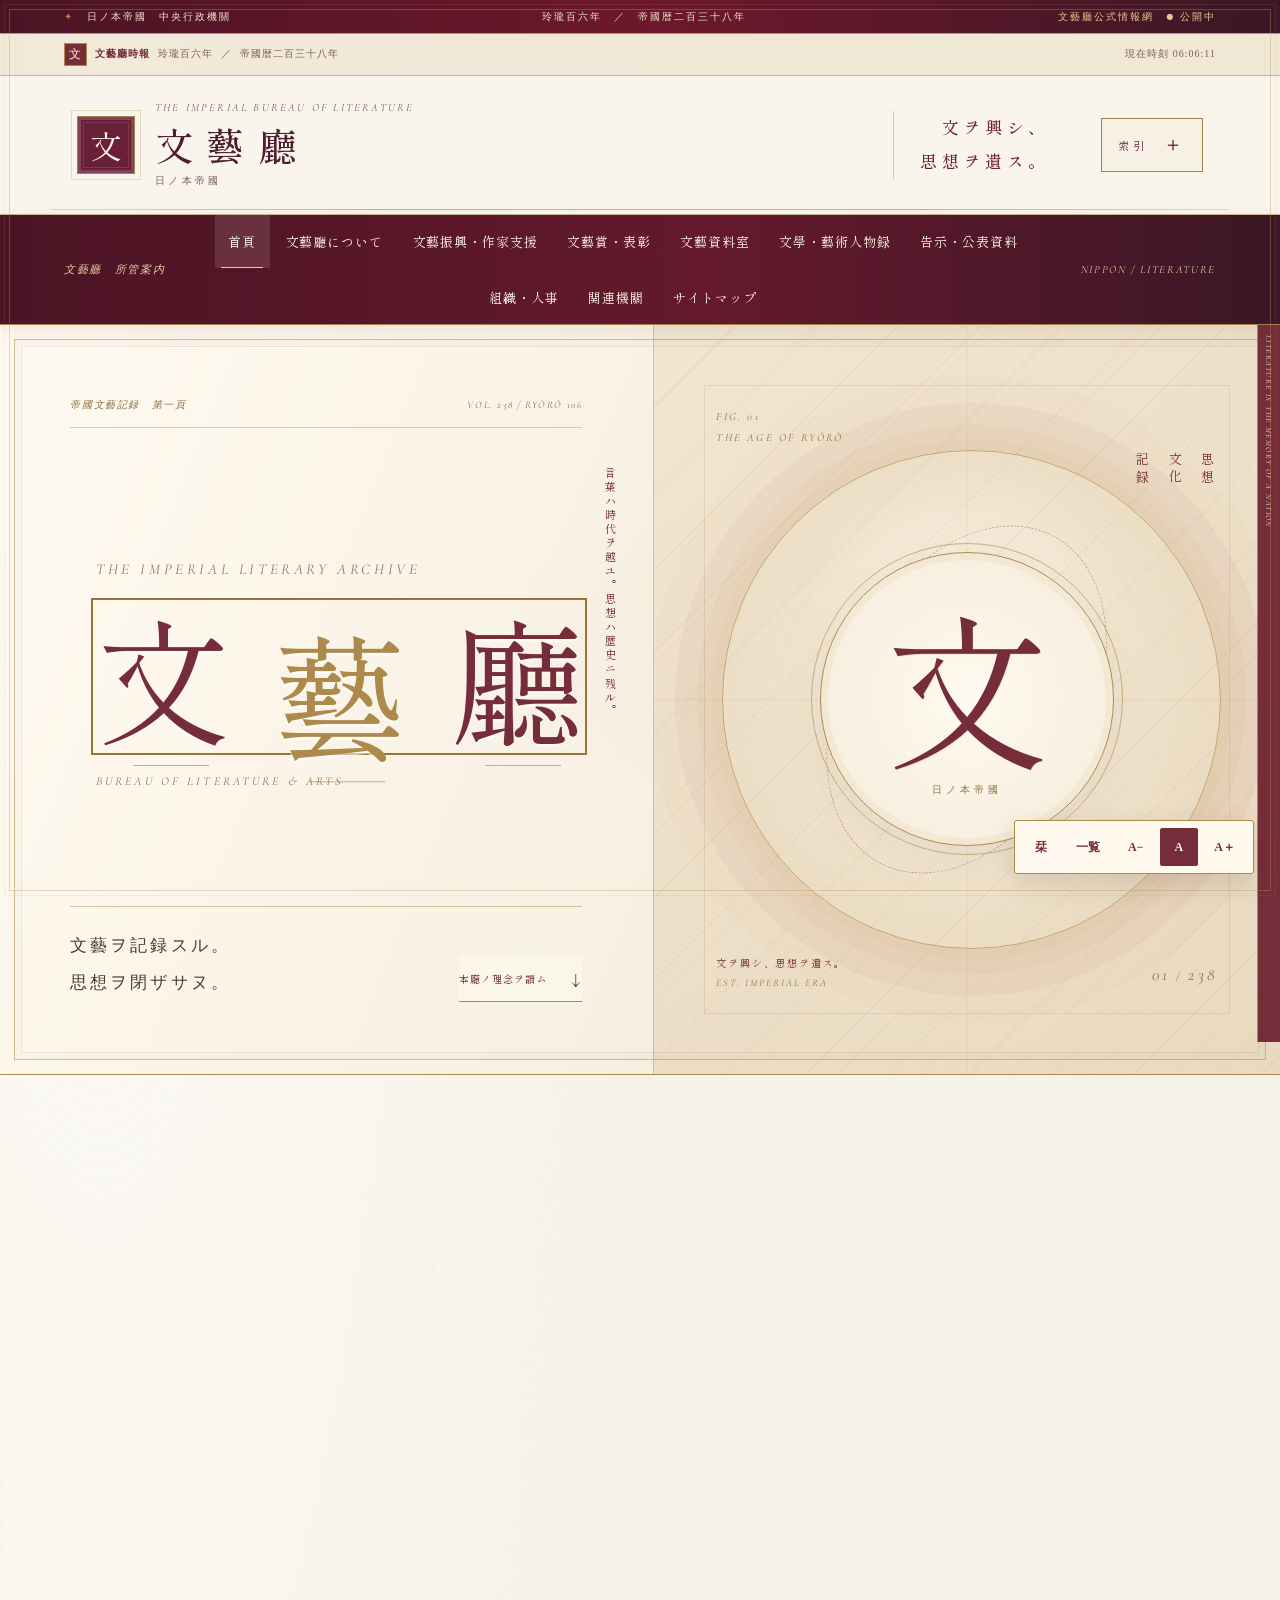
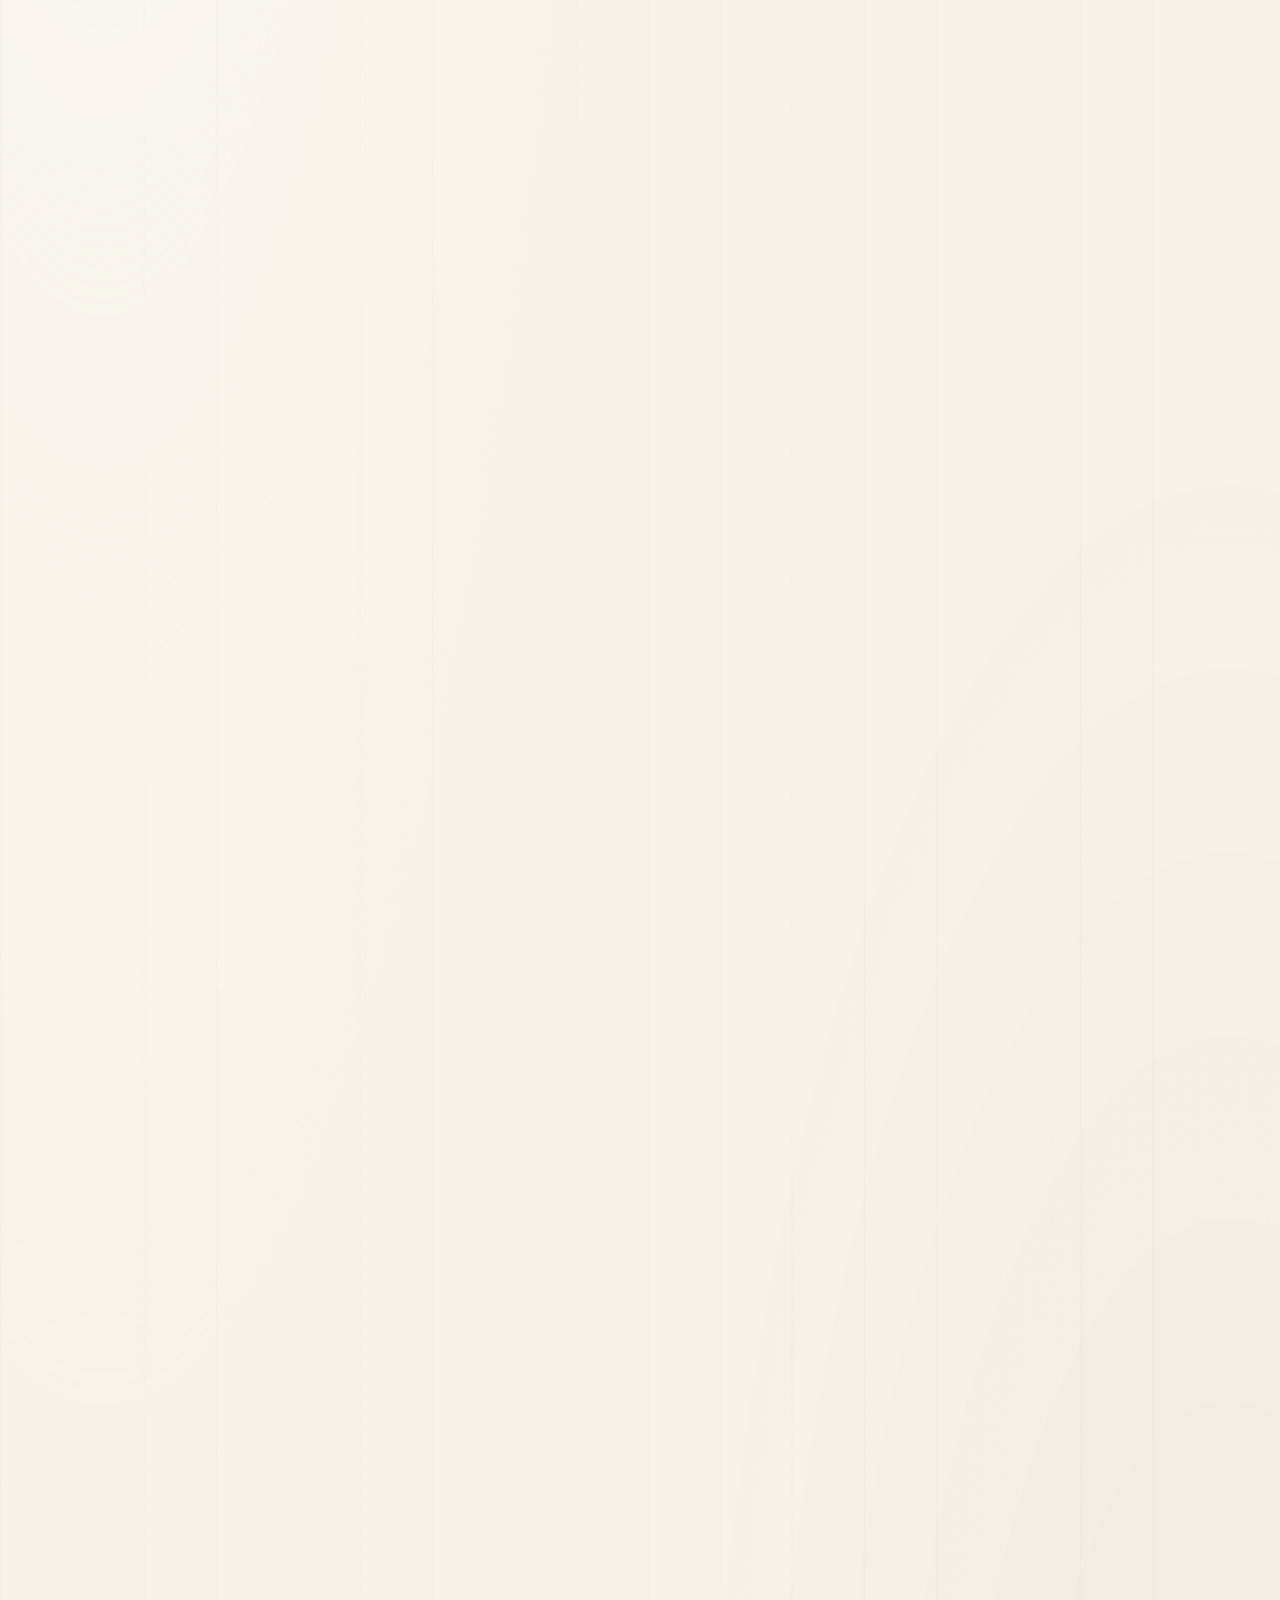
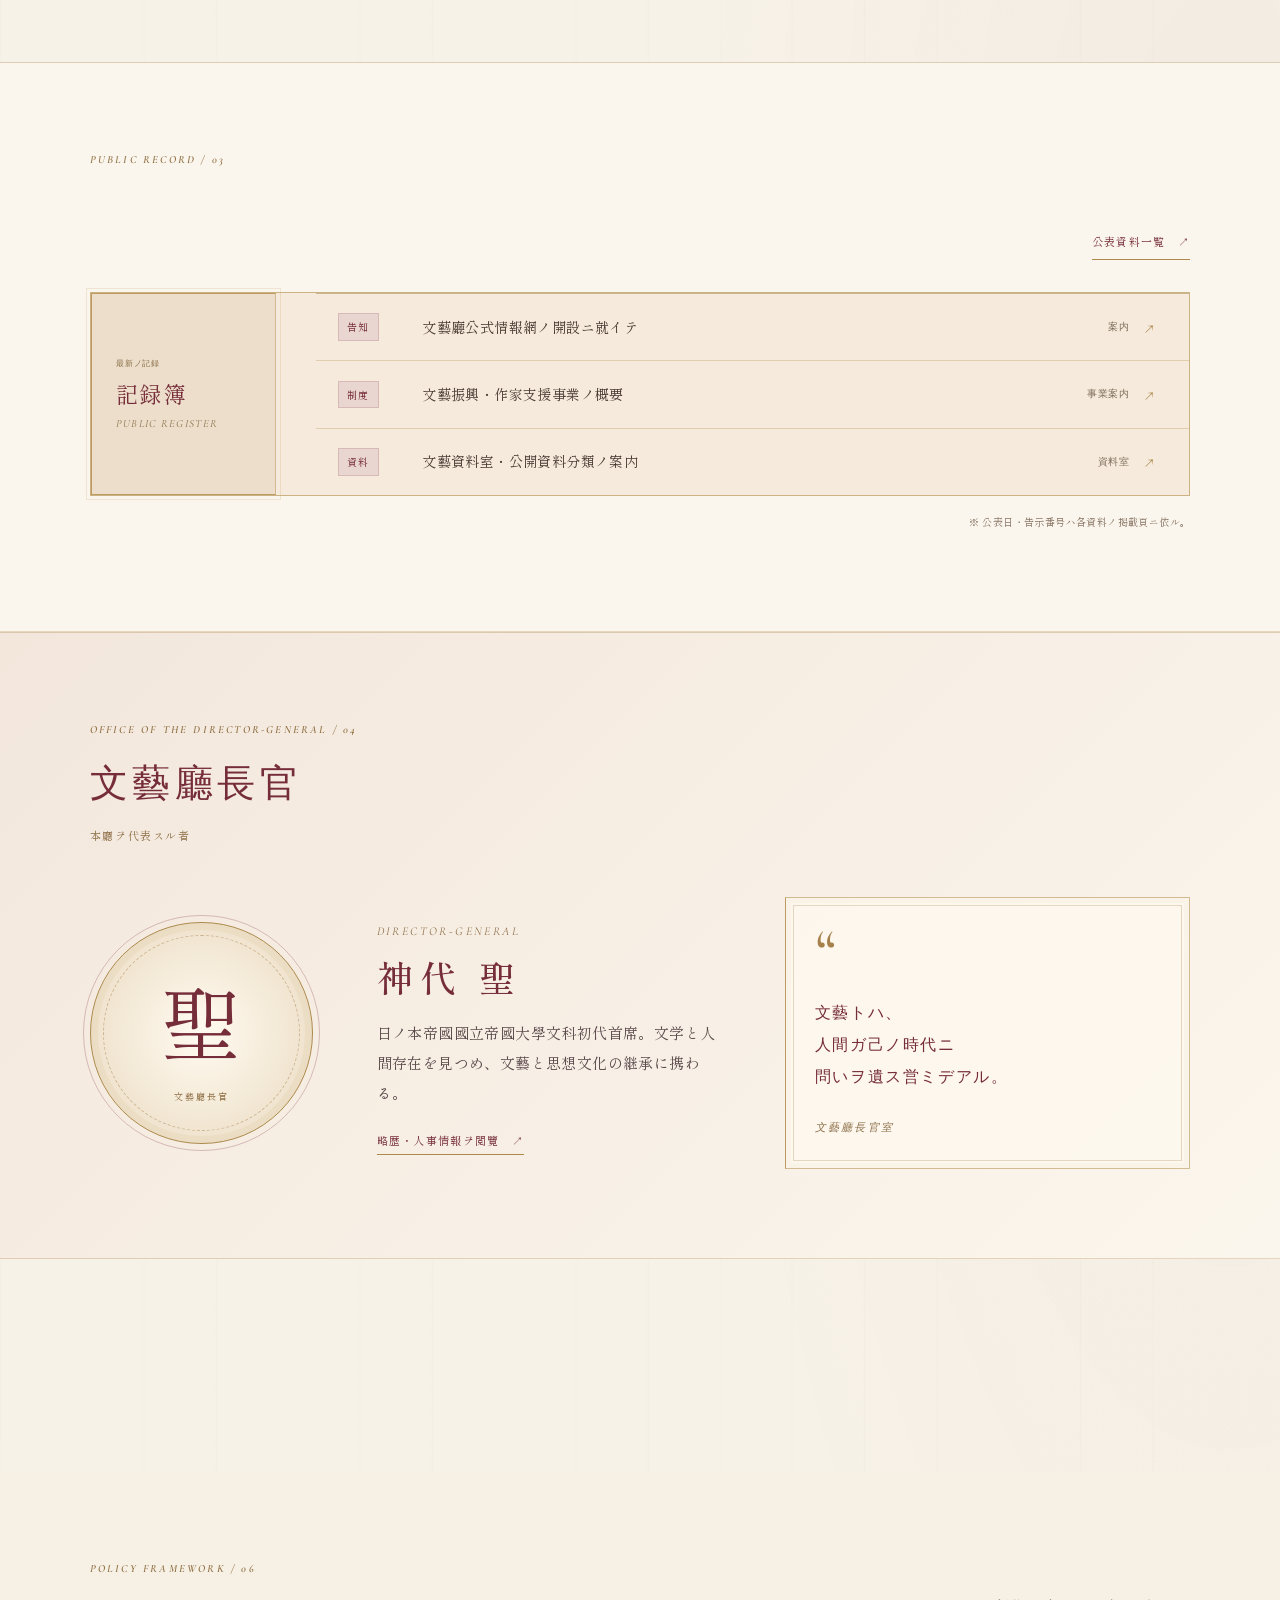
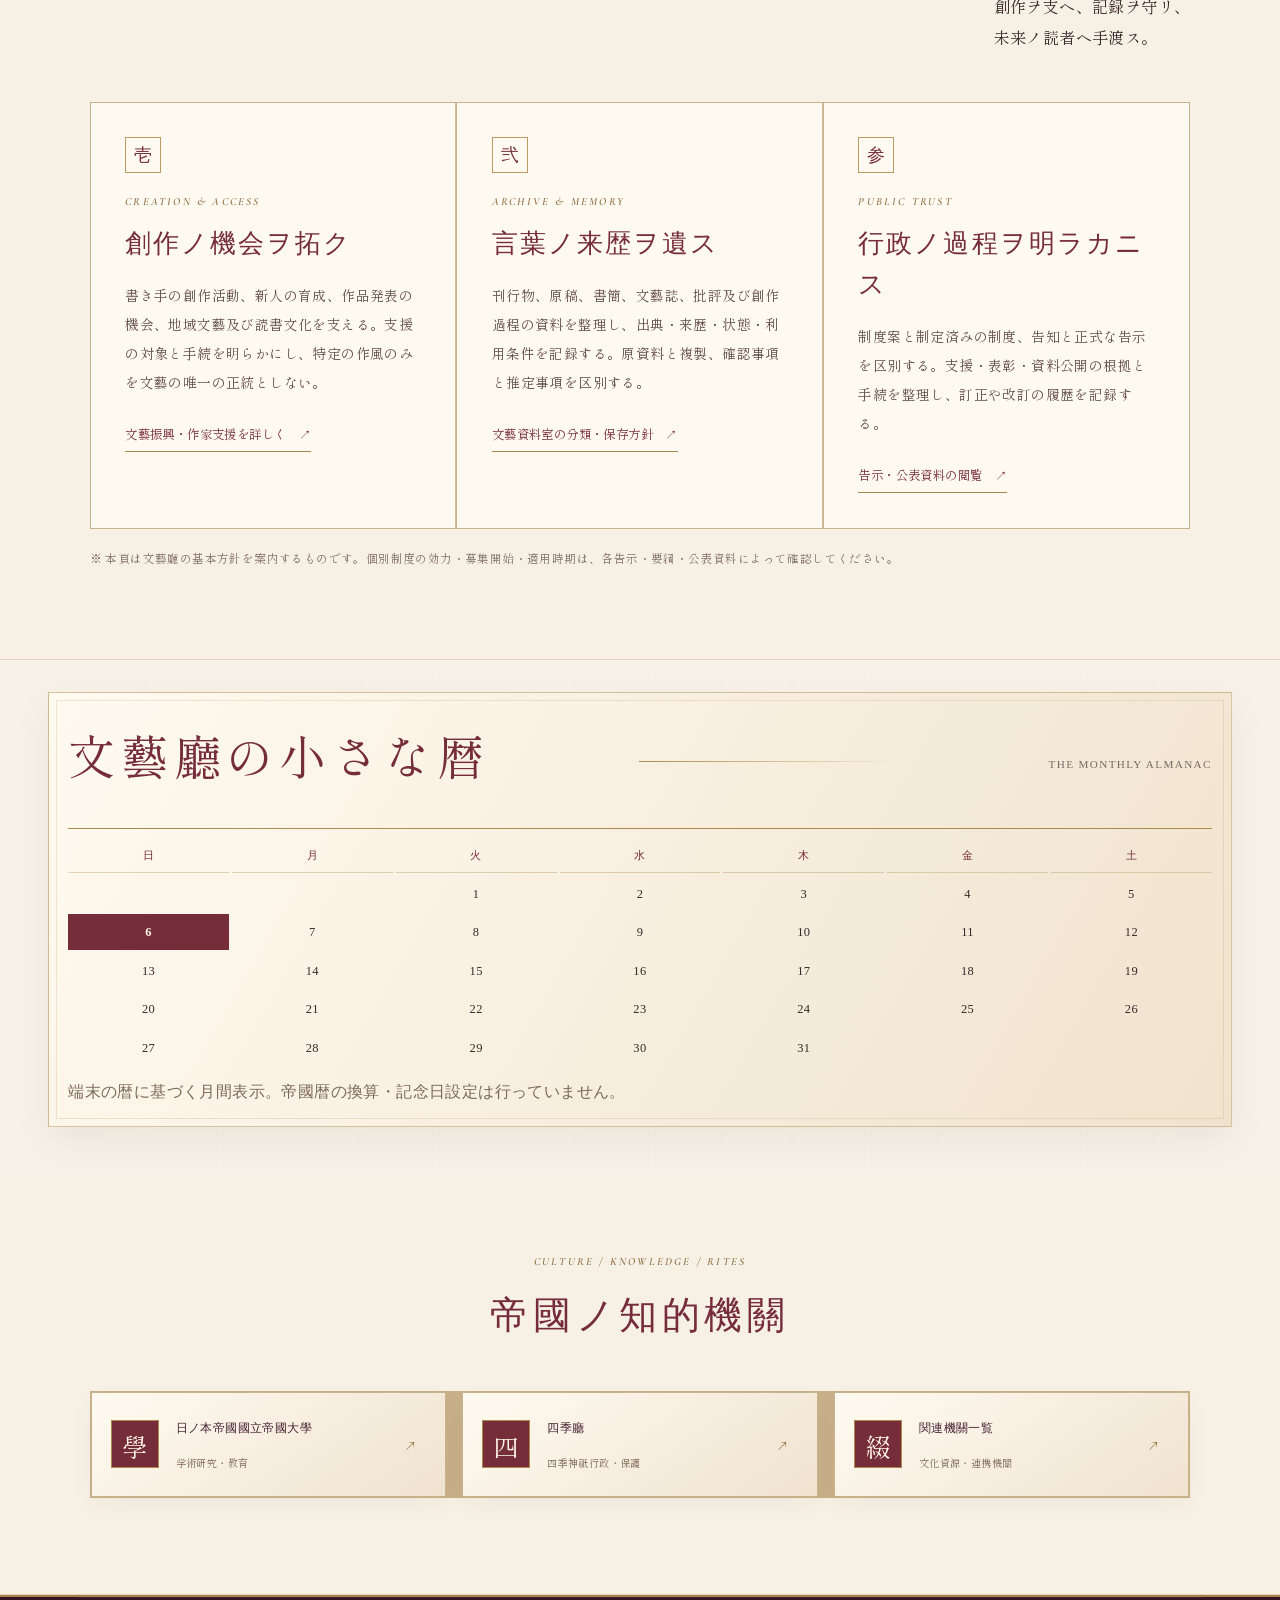
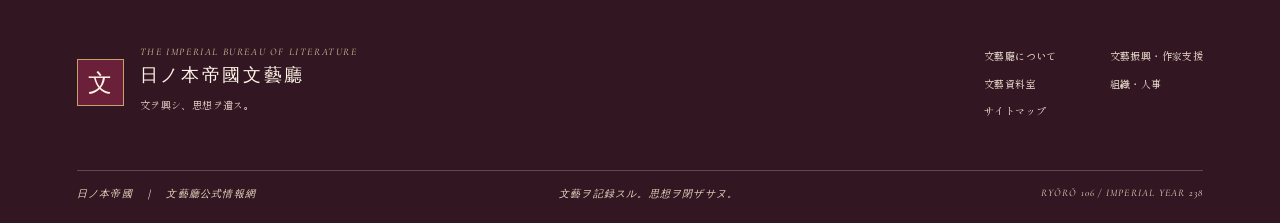
==== commit 7b75eb94: "Refresh shared asset cache versions" ====
--- a/index.html
+++ b/index.html
@@ -9,12 +9,12 @@
 <link rel="stylesheet" href="https://fonts.googleapis.com/css2?family=Shippori+Mincho:wght@400;500;600;700;800&amp;family=Cormorant+Garamond:ital,wght@0,400;0,500;0,600;1,400;1,500;1,600&amp;display=swap">
 <meta name="description" content="日ノ本帝國文藝廳公式情報網。文ヲ興シ、思想ヲ遺ス。">
 <title>文藝廳｜日ノ本帝國</title>
-<link rel="stylesheet" href="style.css?v=20261028-3"><link rel="stylesheet" href="literary.css?v=20261028-3"><link rel="stylesheet" href="aesthetic.css?v=20261028-3">
-<script defer src="site.js?v=20261028-5"></script>
-<script defer src="aesthetic.js?v=20261028-3"></script>
+<link rel="stylesheet" href="style.css?v=20261028-6"><link rel="stylesheet" href="literary.css?v=20261028-6"><link rel="stylesheet" href="aesthetic.css?v=20261028-6">
+<script defer src="site.js?v=20261028-6"></script>
+<script defer src="aesthetic.js?v=20261028-6"></script>
 
-<link rel="stylesheet" href="reirou.css?v=20261028-5">
-<script defer src="reirou.js?v=20261028-3"></script>
+<link rel="stylesheet" href="reirou.css?v=20261028-6">
+<script defer src="reirou.js?v=20261028-6"></script>
 <link rel="icon" href="monsho.svg" type="image/svg+xml">
 
 <link rel="canonical" href="https://8fgb66gmt2-stack.github.io/-Bungeicho-offical-web-site-/">
--- a/reirou.css
+++ b/reirou.css
@@ -948,3 +948,116 @@
 body:not(.revolution-home) .nav-wrap .nav a[aria-current="page"]{
   color:#fff8ea!important;background:rgba(255,255,255,.055)!important;border-bottom-color:#d7c39a!important;
 }
+
+
+/* === REIRŌ ROMANTIC FINISH / 2026-10-28 ===
+   Light-paper editorial surfaces, antique gold rules and restrained wine accents.
+   This layer intentionally avoids near-black panels on interior pages. */
+:root{
+  --rr-paper:#f7f2e8;
+  --rr-paper-deep:#eee3d0;
+  --rr-gold:#ad8a4c;
+  --rr-gold-soft:#d8c49a;
+  --rr-wine:#762d3a;
+  --rr-ink:#382a2b;
+  --rr-muted:#766b63;
+  --rr-shadow:0 14px 36px rgba(77,45,34,.075);
+}
+html{scroll-behavior:smooth}
+body{color:var(--rr-ink)}
+::selection{background:#ead7b0;color:#4d1c2a}
+:where(a,button,input,select,textarea,[tabindex]):focus-visible{
+  outline:2px solid #9b7336;outline-offset:3px
+}
+body:not(.revolution-home) .masthead{
+  background:linear-gradient(135deg,#fbf7ef 0%,#f3e9d7 100%)!important;
+  border-bottom:1px solid #c8aa73!important;
+}
+body:not(.revolution-home) .hero{
+  position:relative;isolation:isolate;overflow:hidden;
+  min-height:clamp(230px,27vw,340px);
+  background:
+    radial-gradient(ellipse at 88% 18%,rgba(183,146,84,.13),transparent 36%),
+    linear-gradient(120deg,#fbf7ef 0%,#f2e7d4 72%,#ead9bd 100%)!important;
+  border-top:1px solid rgba(173,138,76,.35)!important;
+  border-bottom:1px solid #b9985b!important;
+}
+body:not(.revolution-home) .hero::before{
+  content:"";position:absolute;z-index:-1;inset:16px;
+  border:1px solid rgba(173,138,76,.45);pointer-events:none;
+}
+body:not(.revolution-home) .hero::after{
+  content:"文";position:absolute;z-index:-1;right:clamp(1.5rem,8vw,8rem);top:50%;
+  transform:translateY(-50%);font-family:var(--rr-serif);
+  font-size:clamp(8rem,19vw,17rem);line-height:1;
+  color:rgba(118,45,58,.055);pointer-events:none;
+}
+body:not(.revolution-home) .hero .hero-inner{position:relative;z-index:1}
+body:not(.revolution-home) .hero .eyebrow{
+  color:#8b6b37;letter-spacing:.2em;font-size:.68rem
+}
+body:not(.revolution-home) .hero h1{
+  color:#6f2637;text-shadow:none;letter-spacing:.12em;
+  text-wrap:balance;
+}
+body:not(.revolution-home) .hero p{
+  color:#655354;max-width:66ch;line-height:2.05
+}
+body:not(.revolution-home) .hero-rule{
+  background:linear-gradient(90deg,#ad8a4c,rgba(173,138,76,.08))!important;
+}
+body:not(.revolution-home) .breadcrumb{
+  background:rgba(255,252,246,.72);border-bottom:1px solid rgba(173,138,76,.28);
+  color:#766b63
+}
+body:not(.revolution-home) main{max-width:1240px}
+body:not(.revolution-home) .section{
+  background:rgba(255,252,246,.76);
+  border:1px solid rgba(173,138,76,.35);
+  box-shadow:0 8px 24px rgba(77,45,34,.035);
+}
+body:not(.revolution-home) .section::before{border-color:rgba(173,138,76,.16)}
+body:not(.revolution-home) .section-heading h2,
+body:not(.revolution-home) .page-title,
+body:not(.revolution-home) main h2{color:#762d3a}
+body:not(.revolution-home) .card{
+  background:linear-gradient(145deg,#fffdf8,#f4ead9);
+  border:1px solid rgba(173,138,76,.4);
+  box-shadow:0 5px 16px rgba(77,45,34,.045);
+  transition:transform .22s ease,box-shadow .22s ease,border-color .22s ease;
+}
+body:not(.revolution-home) .card:hover{
+  transform:translateY(-3px);border-color:#ad8a4c;
+  box-shadow:0 13px 28px rgba(77,45,34,.09)
+}
+body:not(.revolution-home) .card h3{color:#762d3a}
+body:not(.revolution-home) .card a:focus-visible,
+body:not(.revolution-home) .related-links a:focus-visible{outline-offset:4px}
+body:not(.revolution-home) .footer{
+  background:linear-gradient(115deg,#6b2435 0%,#812f43 55%,#5b2030 100%)!important;
+  color:#f8efdf;border-top:3px double #c9aa70!important;
+}
+body:not(.revolution-home) .footer a,
+body:not(.revolution-home) .footer p,
+body:not(.revolution-home) .footer small,
+body:not(.revolution-home) .footer h2,
+body:not(.revolution-home) .footer h3{color:#f8efdf}
+body:not(.revolution-home) .footer a:hover{color:#e8d2a3}
+.rr-toolbar{border-radius:3px;box-shadow:0 10px 28px rgba(77,45,34,.14)}
+.rr-toolbar button{border-radius:2px}
+.rr-clock{border-color:rgba(173,138,76,.55)}
+.rr-toc,.rr-calendar{border-color:rgba(173,138,76,.48);box-shadow:var(--rr-shadow)}
+.rr-gold-rule{background:linear-gradient(90deg,#ad8a4c,rgba(173,138,76,0))}
+@media(hover:none){
+  body:not(.revolution-home) .card:hover{transform:none}
+}
+@media(max-width:760px){
+  body:not(.revolution-home) .hero::before{inset:9px}
+  body:not(.revolution-home) .hero::after{right:1rem;font-size:8rem}
+  body:not(.revolution-home) .hero h1{letter-spacing:.06em}
+  .rr-toolbar{max-width:calc(100vw - 14px);overflow-x:auto}
+}
+@media(prefers-reduced-motion:reduce){
+  html{scroll-behavior:auto}
+  body:not(.revolution-home) .card{transition:none}
+}
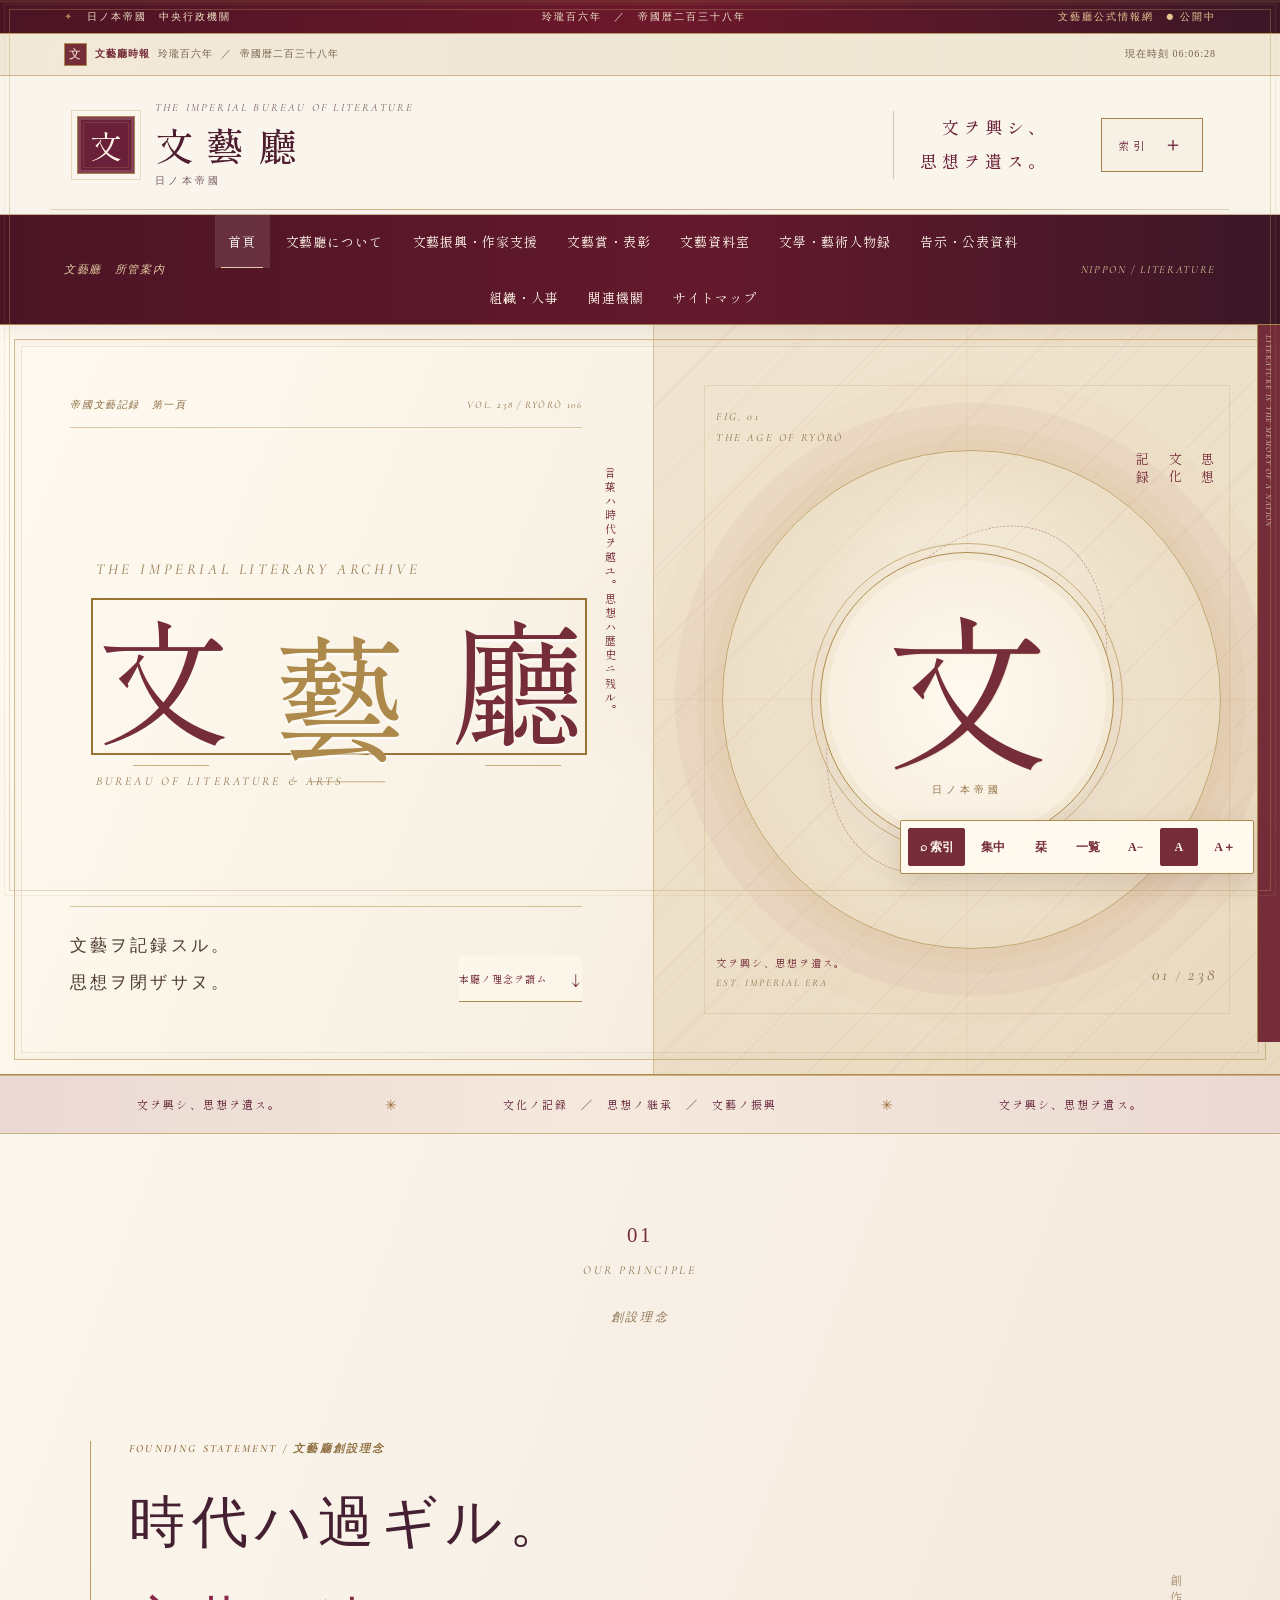
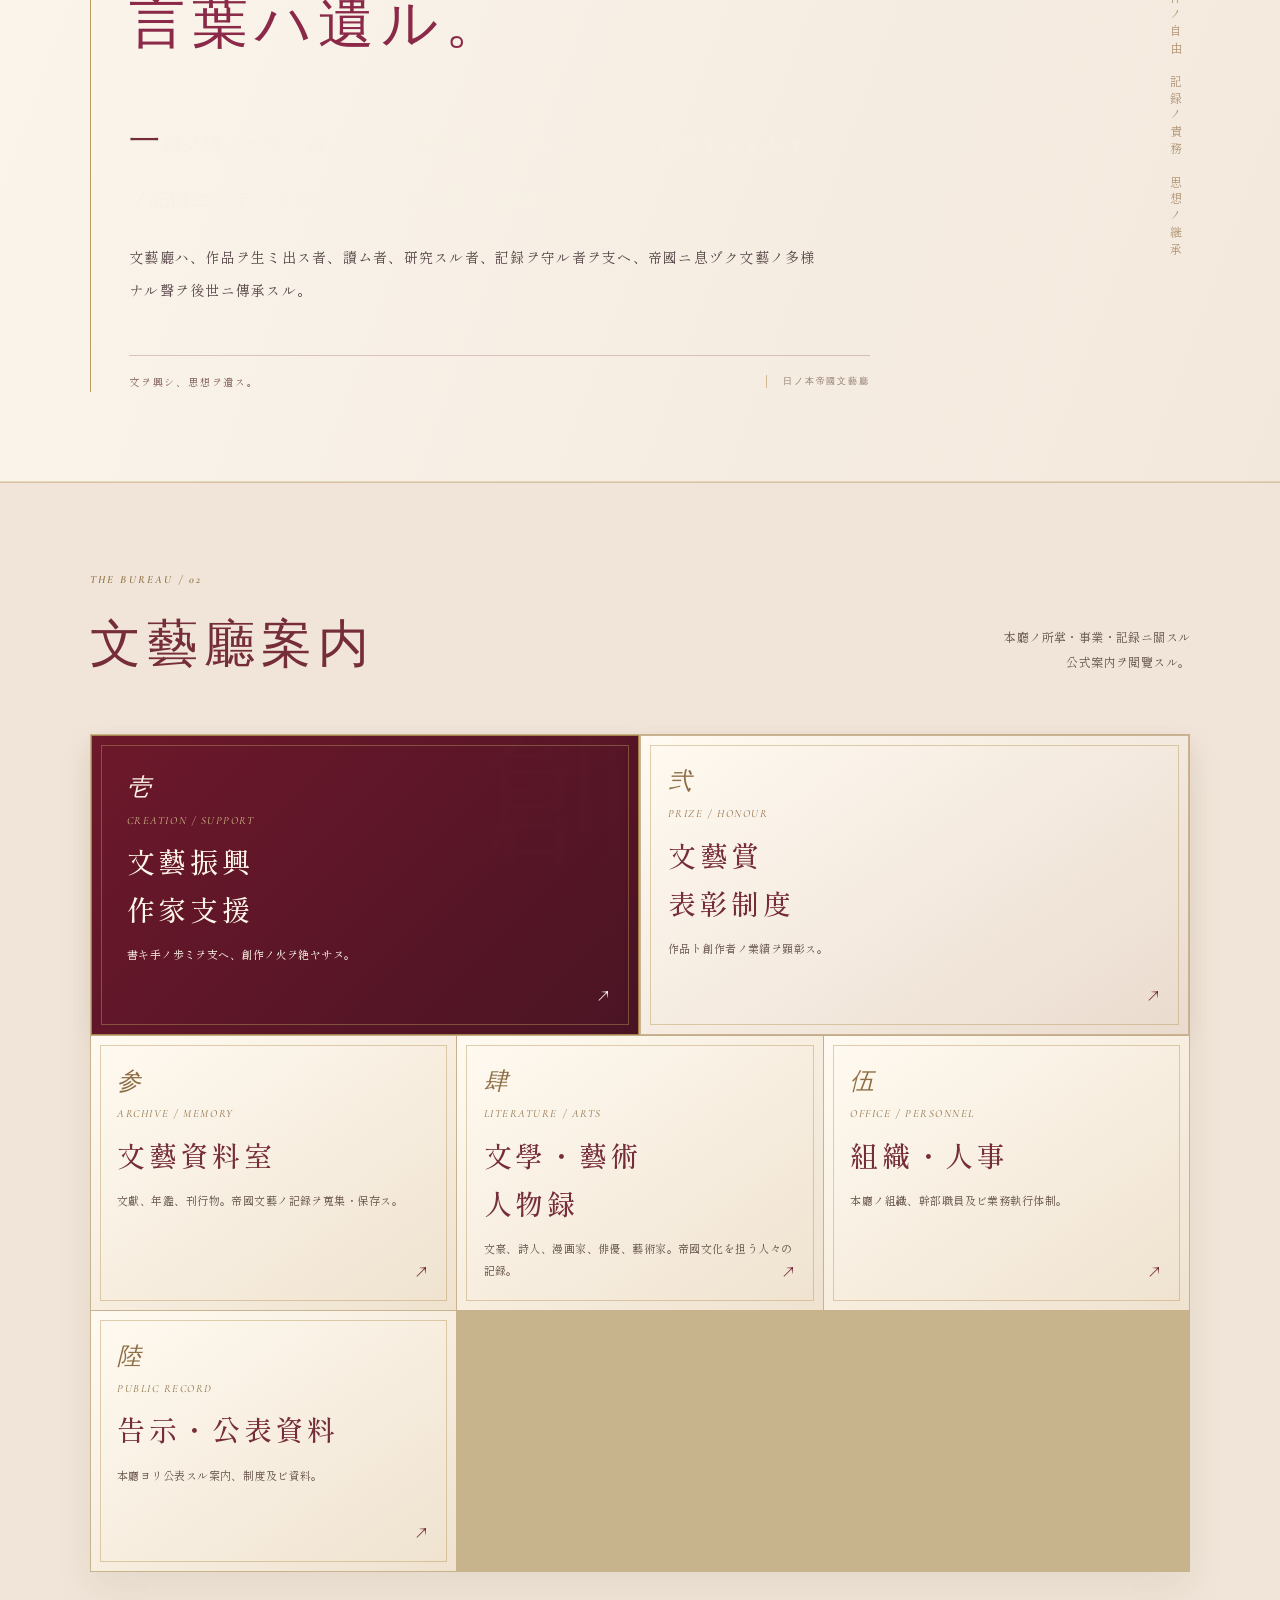
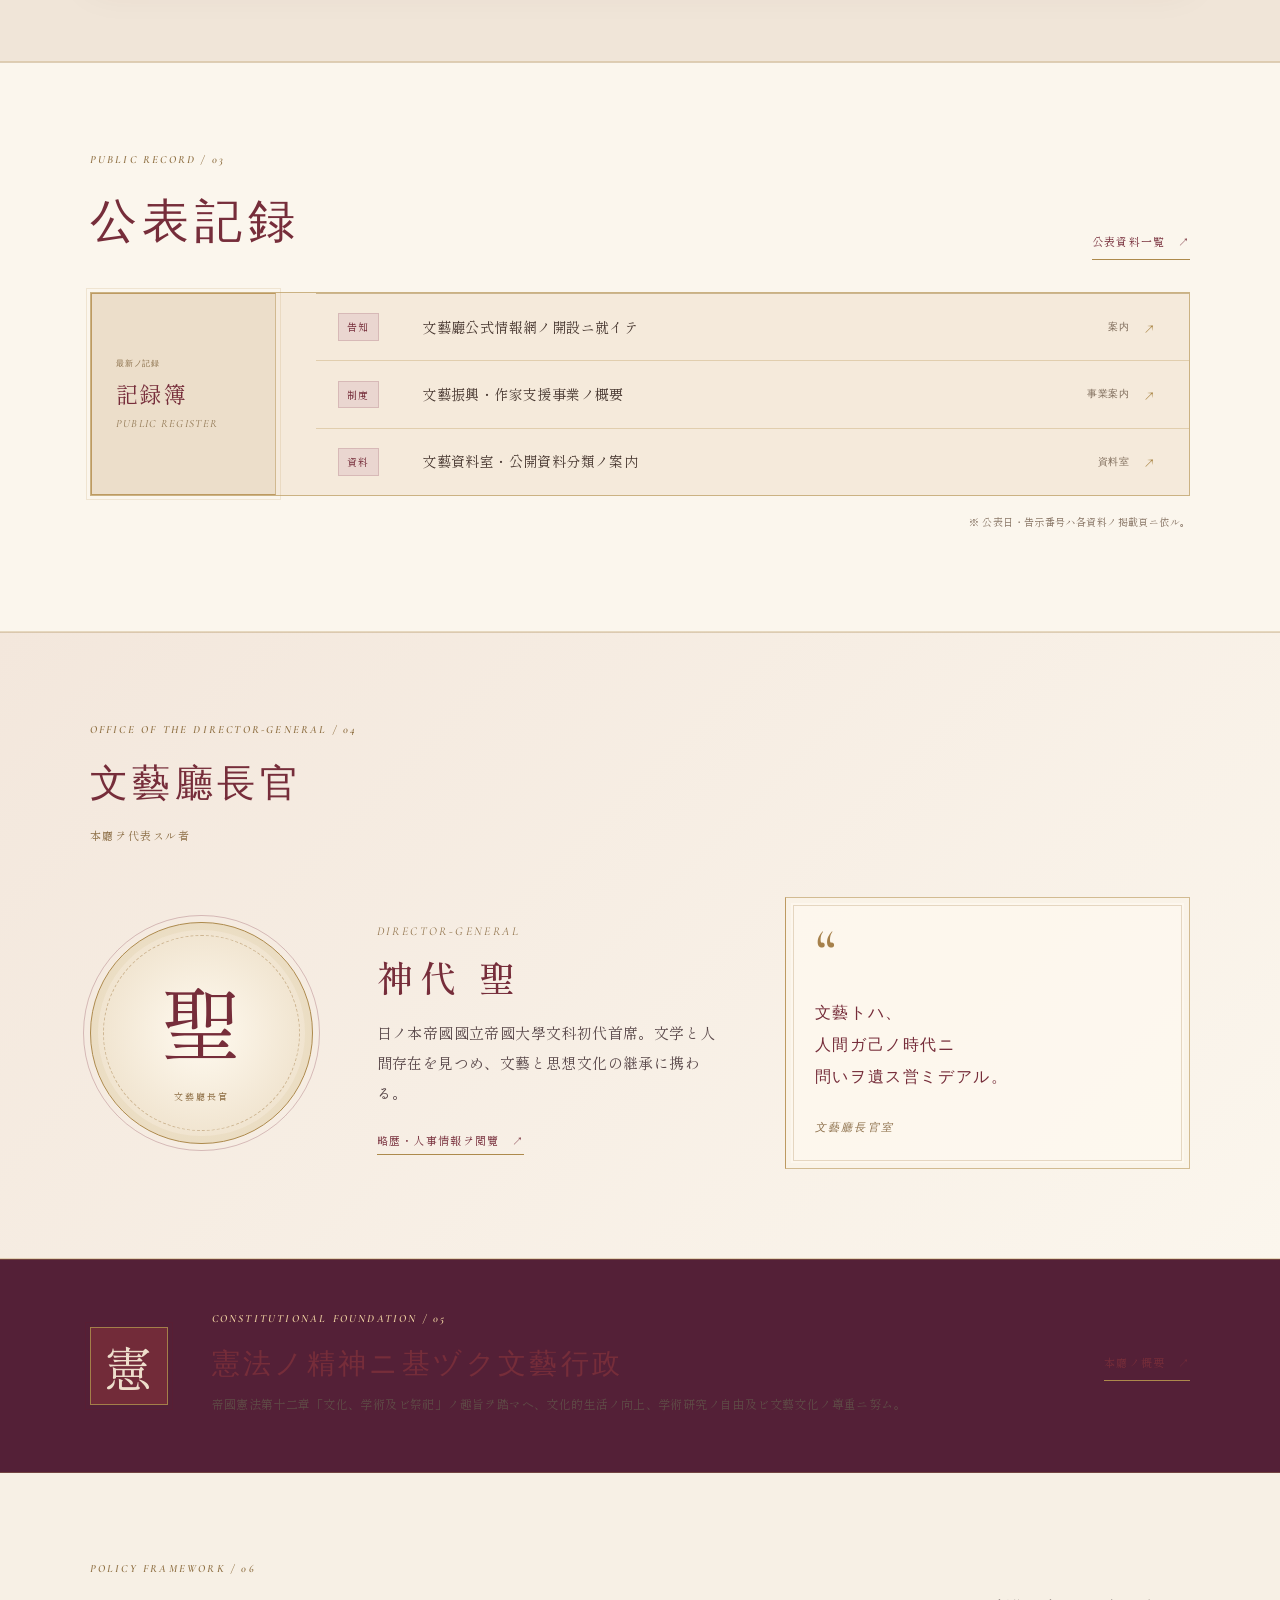
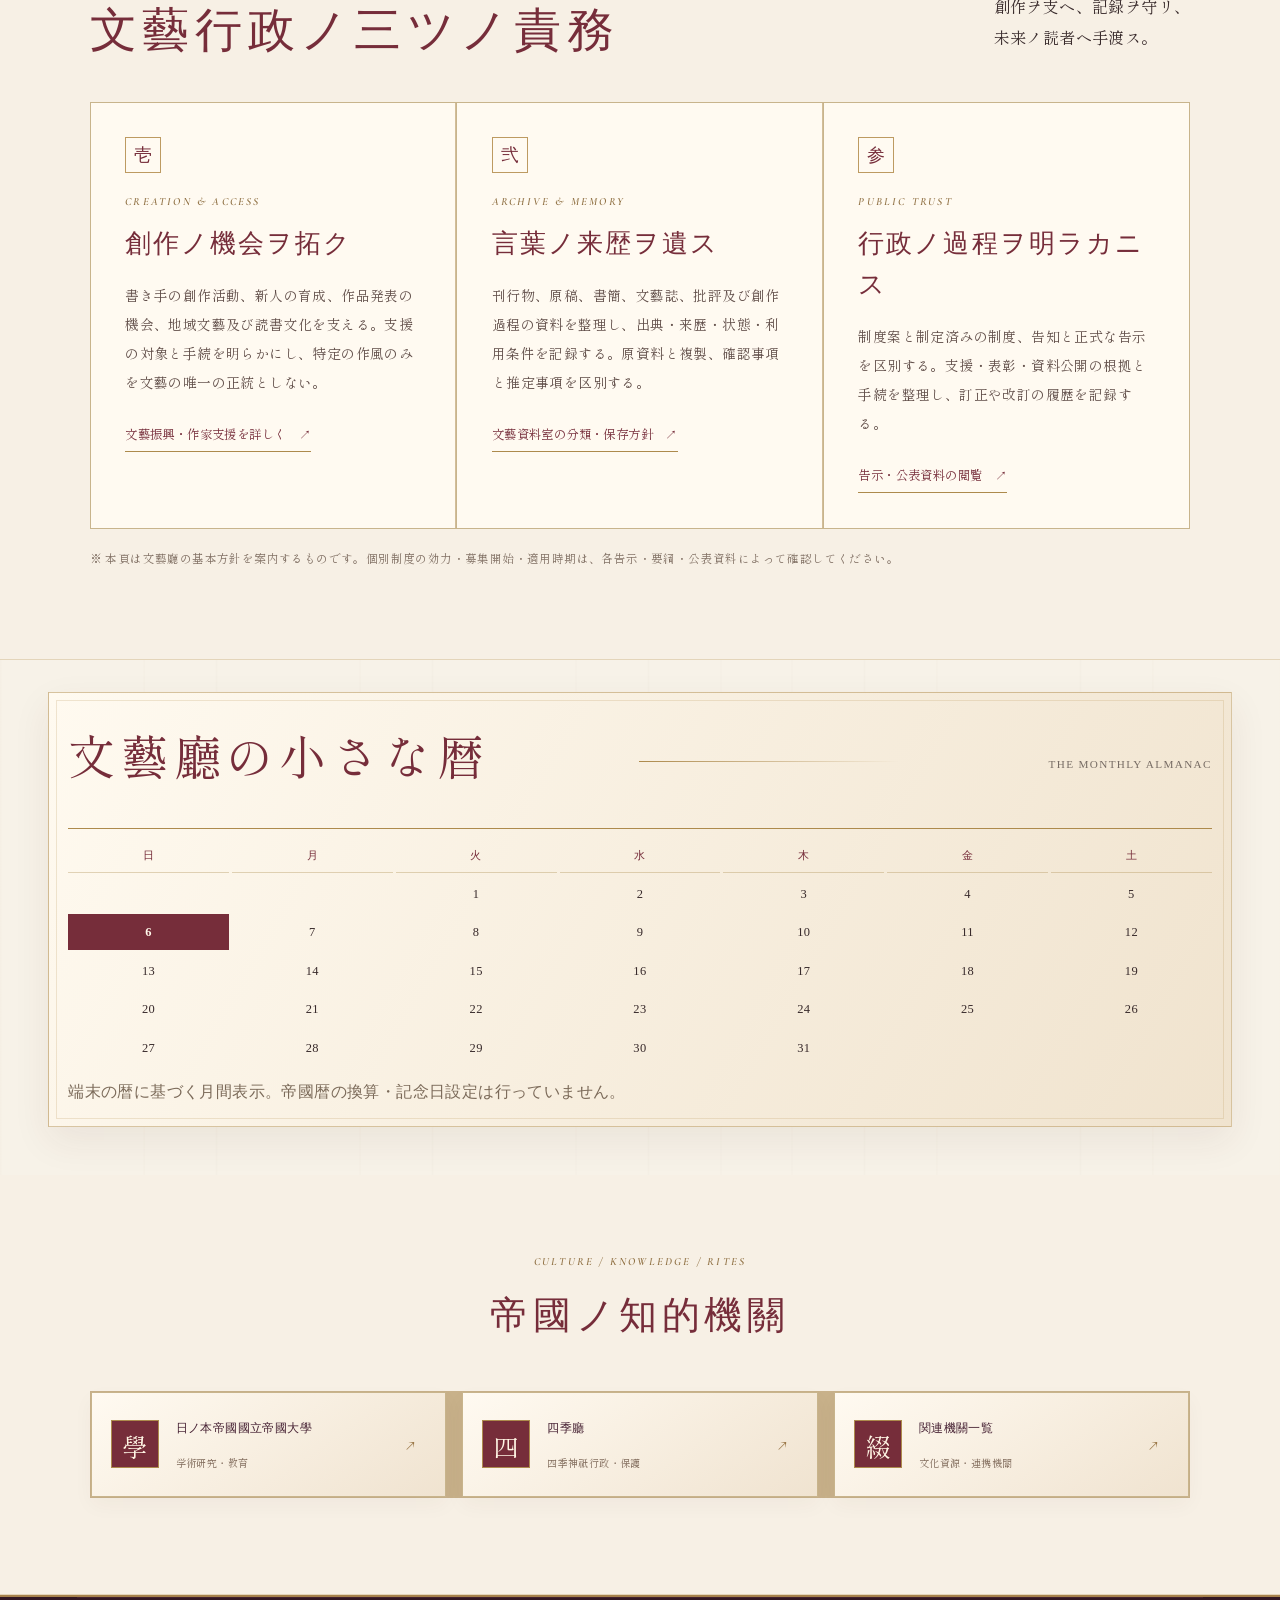
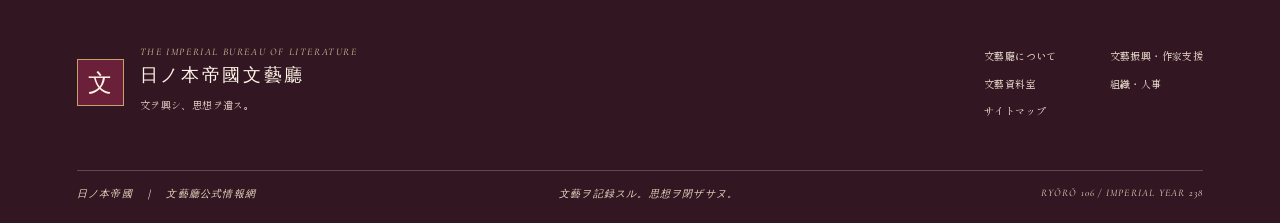
==== commit a69d0ae1: "Refresh Reirou interaction assets cache" ====
--- a/index.html
+++ b/index.html
@@ -13,8 +13,8 @@
 <script defer src="site.js?v=20261028-6"></script>
 <script defer src="aesthetic.js?v=20261028-6"></script>
 
-<link rel="stylesheet" href="reirou.css?v=20261028-6">
-<script defer src="reirou.js?v=20261028-6"></script>
+<link rel="stylesheet" href="reirou.css?v=20261028-7">
+<script defer src="reirou.js?v=20261028-7"></script>
 <link rel="icon" href="monsho.svg" type="image/svg+xml">
 
 <link rel="canonical" href="https://8fgb66gmt2-stack.github.io/-Bungeicho-offical-web-site-/">
--- a/reirou.css
+++ b/reirou.css
@@ -1061,3 +1061,62 @@
   html{scroll-behavior:auto}
   body:not(.revolution-home) .card{transition:none}
 }
+
+
+/* Command palette, full-site archive search, reading progress, and distraction-free mode */
+.rr-toolbar{max-width:calc(100vw - 24px);flex-wrap:wrap;justify-content:center;border-radius:2px}
+.rr-toolbar button[data-rr-command]{background:var(--rr-wine);color:#fff8ec;border-color:var(--rr-wine)}
+.rr-toolbar button[data-rr-focus][aria-pressed="true"]{background:var(--rr-gold);color:#fffdf7;border-color:var(--rr-gold)}
+.rr-progress-track{position:fixed;z-index:120;inset:0 0 auto;height:3px;background:rgba(170,138,74,.16);pointer-events:none}
+.rr-progress-bar{display:block;height:100%;width:0;background:linear-gradient(90deg,#762d3a,#ad8a4c,#dfc78f);box-shadow:0 0 9px rgba(173,138,76,.35);transition:width .08s linear}
+.rr-top-button{position:fixed;left:clamp(12px,2vw,28px);bottom:clamp(12px,2vw,28px);z-index:79;display:flex;align-items:center;gap:.45rem;padding:.7rem .9rem;border:1px solid rgba(170,138,74,.75);background:rgba(245,240,229,.96);color:var(--rr-wine);box-shadow:var(--rr-shadow);font:600 12px/1.2 var(--rr-serif);letter-spacing:.08em;cursor:pointer;backdrop-filter:blur(10px);transition:transform .2s,background .2s}
+.rr-top-button:hover{transform:translateY(-3px);background:#fffaf0}
+.rr-top-button[hidden]{display:none}
+.rr-command-backdrop{position:fixed;z-index:150;inset:0;display:grid;place-items:start center;padding:clamp(12px,7vh,72px) 14px 24px;background:rgba(43,30,31,.52);backdrop-filter:blur(9px);overflow-y:auto;animation:rr-command-fade .16s ease-out}
+.rr-command-backdrop[hidden]{display:none}
+.rr-command-panel{width:min(760px,100%);max-height:min(760px,88vh);display:flex;flex-direction:column;overflow:hidden;background:linear-gradient(145deg,#fffaf0,#f2e8d6);color:#382a2b;border:1px solid #b99b62;box-shadow:0 30px 100px rgba(25,13,17,.35);animation:rr-command-rise .22s ease-out}
+.rr-command-head{display:flex;align-items:flex-start;justify-content:space-between;gap:1rem;padding:23px 24px 17px;border-bottom:1px solid rgba(173,138,76,.35)}
+.rr-command-eyebrow{margin:0 0 5px;color:#9b7b42;font:600 10px/1.4 var(--rr-serif);letter-spacing:.19em}
+.rr-command-head h2{margin:0;color:#762d3a;font:600 clamp(21px,4vw,28px)/1.4 var(--rr-serif);letter-spacing:.04em}
+.rr-command-close{display:flex;align-items:center;gap:.5rem;flex-shrink:0;border:1px solid rgba(118,45,58,.23);background:transparent;color:#62514a;padding:.5rem .7rem;font:12px var(--rr-serif);cursor:pointer}
+.rr-command-input-wrap{display:flex;align-items:center;gap:12px;margin:17px 20px 0;padding:0 14px;border:1px solid #d1bd94;background:#fffdf8;box-shadow:inset 0 1px 3px rgba(70,47,28,.04)}
+.rr-command-input-wrap>span{font:30px/1 var(--rr-serif);color:#aa8a4a}
+.rr-command-input-wrap input{flex:1;min-width:0;min-height:54px;border:0;outline:0;background:transparent;color:#382a2b;font:16px/1.5 var(--rr-serif)}
+.rr-command-input-wrap:focus-within{outline:2px solid #762d3a;outline-offset:2px}
+.rr-command-help{margin:10px 22px 11px;color:#796d61;font:11px/1.7 var(--rr-serif)}
+.rr-command-help kbd,.rr-command-close kbd{display:inline-block;margin:0 2px;padding:1px 5px;border:1px solid #d1bd94;background:rgba(255,255,255,.6);font:10px/1.6 ui-monospace,monospace}
+.rr-command-results{overflow:auto;min-height:90px;padding:0 10px 10px;overscroll-behavior:contain}
+.rr-command-result{width:100%;display:flex;flex-direction:column;align-items:flex-start;gap:3px;padding:12px 14px;border:1px solid transparent;border-bottom-color:rgba(173,138,76,.17);background:transparent;color:#382a2b;text-align:left;cursor:pointer}
+.rr-command-result:hover,.rr-command-result.is-selected{border-color:rgba(173,138,76,.42);background:rgba(173,138,76,.10)}
+.rr-command-result.is-selected{box-shadow:inset 3px 0 #762d3a}
+.rr-command-result-title{font:600 14px/1.6 var(--rr-serif)}
+.rr-command-result-subtitle{color:#827469;font:11px/1.5 var(--rr-serif)}
+.rr-command-empty{padding:26px 14px;color:#796d61;text-align:center;font:13px/1.8 var(--rr-serif)}
+.rr-command-foot{display:flex;align-items:center;justify-content:space-between;gap:1rem;padding:12px 22px;border-top:1px solid rgba(173,138,76,.32);color:#8c795b;font:10px/1.5 var(--rr-serif);letter-spacing:.05em}
+.rr-command-status{color:#762d3a}
+.rr-focus-mode header,.rr-focus-mode .site-header,.rr-focus-mode .new-nav,.rr-focus-mode .nav,.rr-focus-mode footer,.rr-focus-mode .footer{transition:opacity .2s}
+.rr-focus-mode header,.rr-focus-mode .site-header,.rr-focus-mode .new-nav,.rr-focus-mode .nav,.rr-focus-mode footer,.rr-focus-mode .footer{opacity:.12}
+.rr-focus-mode header:hover,.rr-focus-mode .site-header:hover,.rr-focus-mode .new-nav:hover,.rr-focus-mode .nav:hover,.rr-focus-mode footer:hover,.rr-focus-mode .footer:hover{opacity:1}
+.rr-focus-mode main{max-width:min(100%,1120px);margin-inline:auto}
+.rr-focus-mode main p{line-height:2}
+.rr-focus-mode .rr-toolbar{opacity:.3;transition:opacity .2s}
+.rr-focus-mode .rr-toolbar:hover,.rr-focus-mode .rr-toolbar:focus-within{opacity:1}
+.rr-command-open{overflow:hidden}
+@keyframes rr-command-fade{from{opacity:0}to{opacity:1}}
+@keyframes rr-command-rise{from{opacity:0;transform:translateY(-8px) scale(.99)}to{opacity:1;transform:translateY(0) scale(1)}}
+@media(max-width:560px){
+ .rr-toolbar{right:8px;bottom:8px;left:auto;max-width:calc(100vw - 76px);gap:2px;padding:4px}
+ .rr-toolbar button,.rr-toolbar a{min-width:31px;min-height:33px;padding:.35rem .42rem;font-size:11px}
+ .rr-toolbar button[data-rr-command]{font-size:10px}
+ .rr-top-button{left:8px;bottom:8px;padding:.55rem .65rem;font-size:11px}
+ .rr-command-backdrop{padding:12px 8px;place-items:center}
+ .rr-command-panel{max-height:90vh}
+ .rr-command-head{padding:17px 15px 13px}
+ .rr-command-input-wrap{margin:13px 12px 0}
+ .rr-command-help{margin-inline:14px}
+ .rr-command-foot{padding-inline:14px}
+}
+@media(prefers-reduced-motion:reduce){
+ .rr-command-backdrop,.rr-command-panel{animation:none}
+ .rr-progress-bar,.rr-top-button,.rr-toolbar{transition:none}
+}
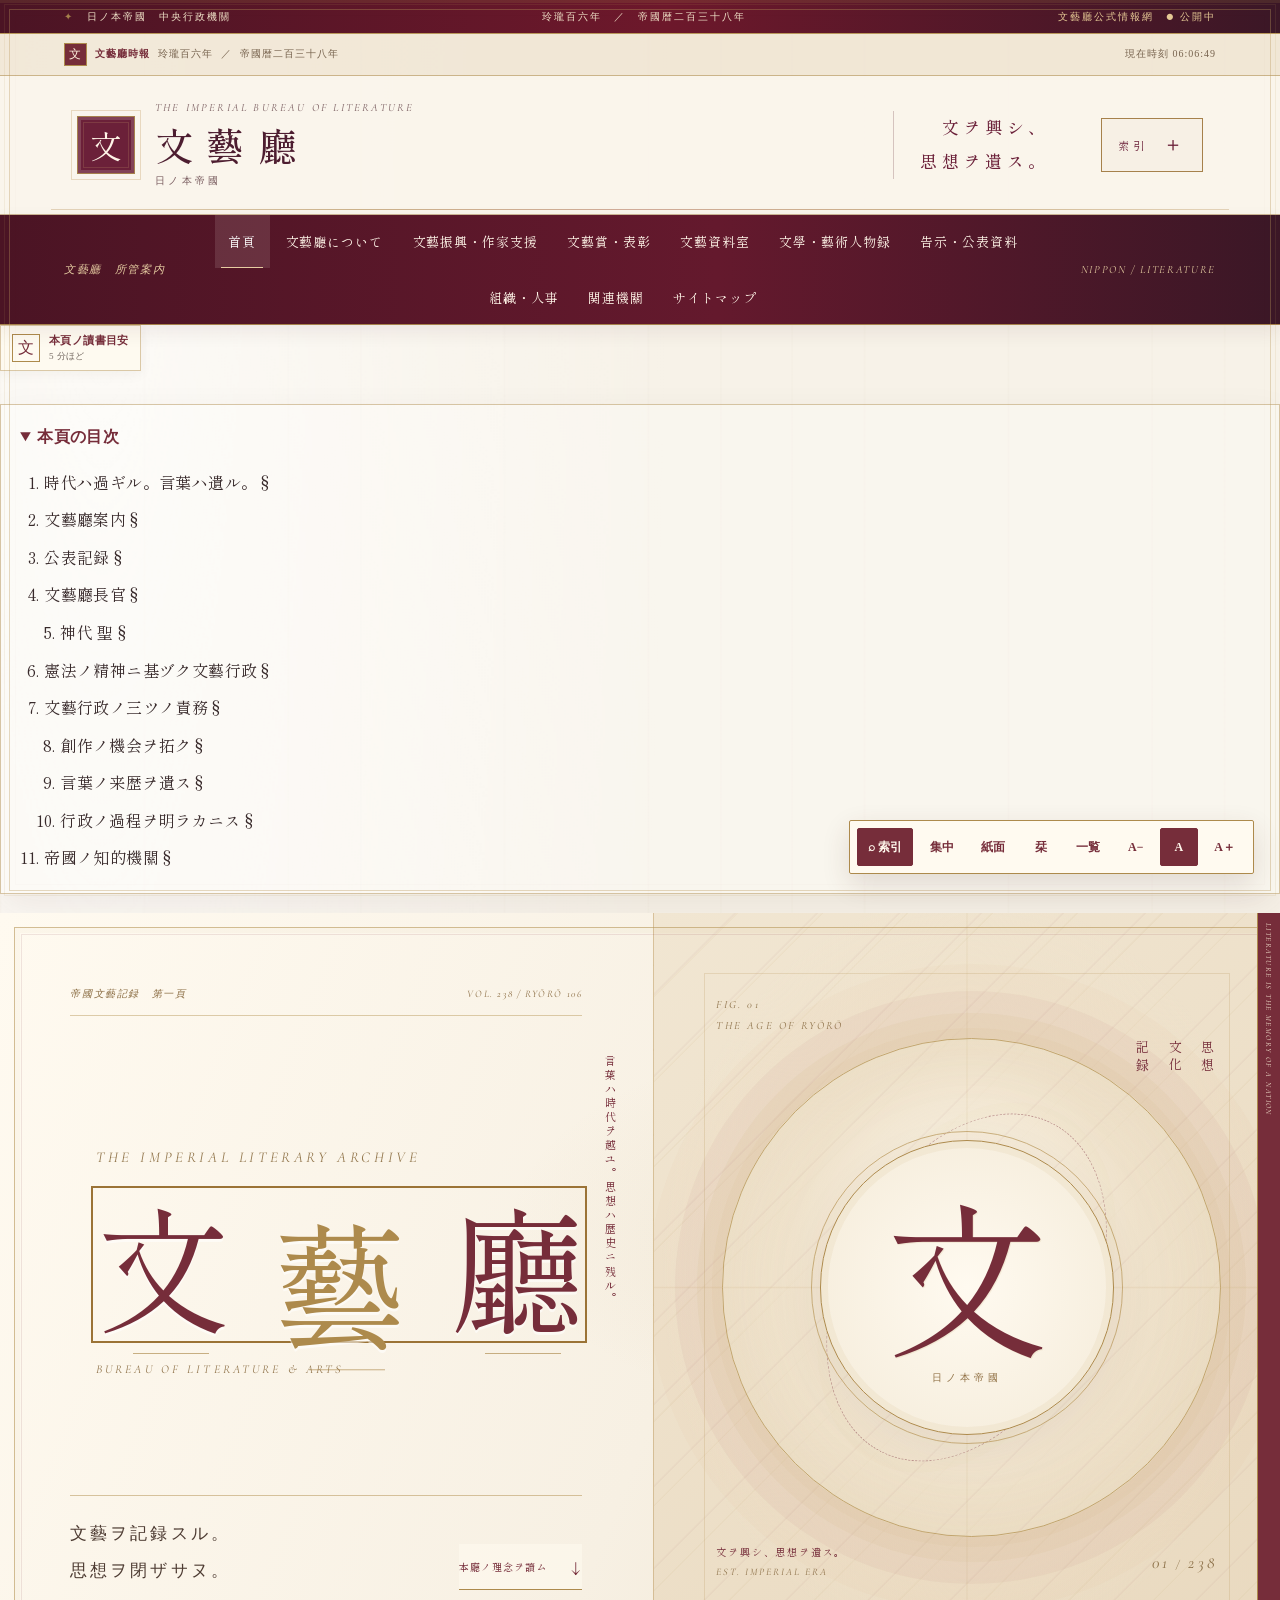
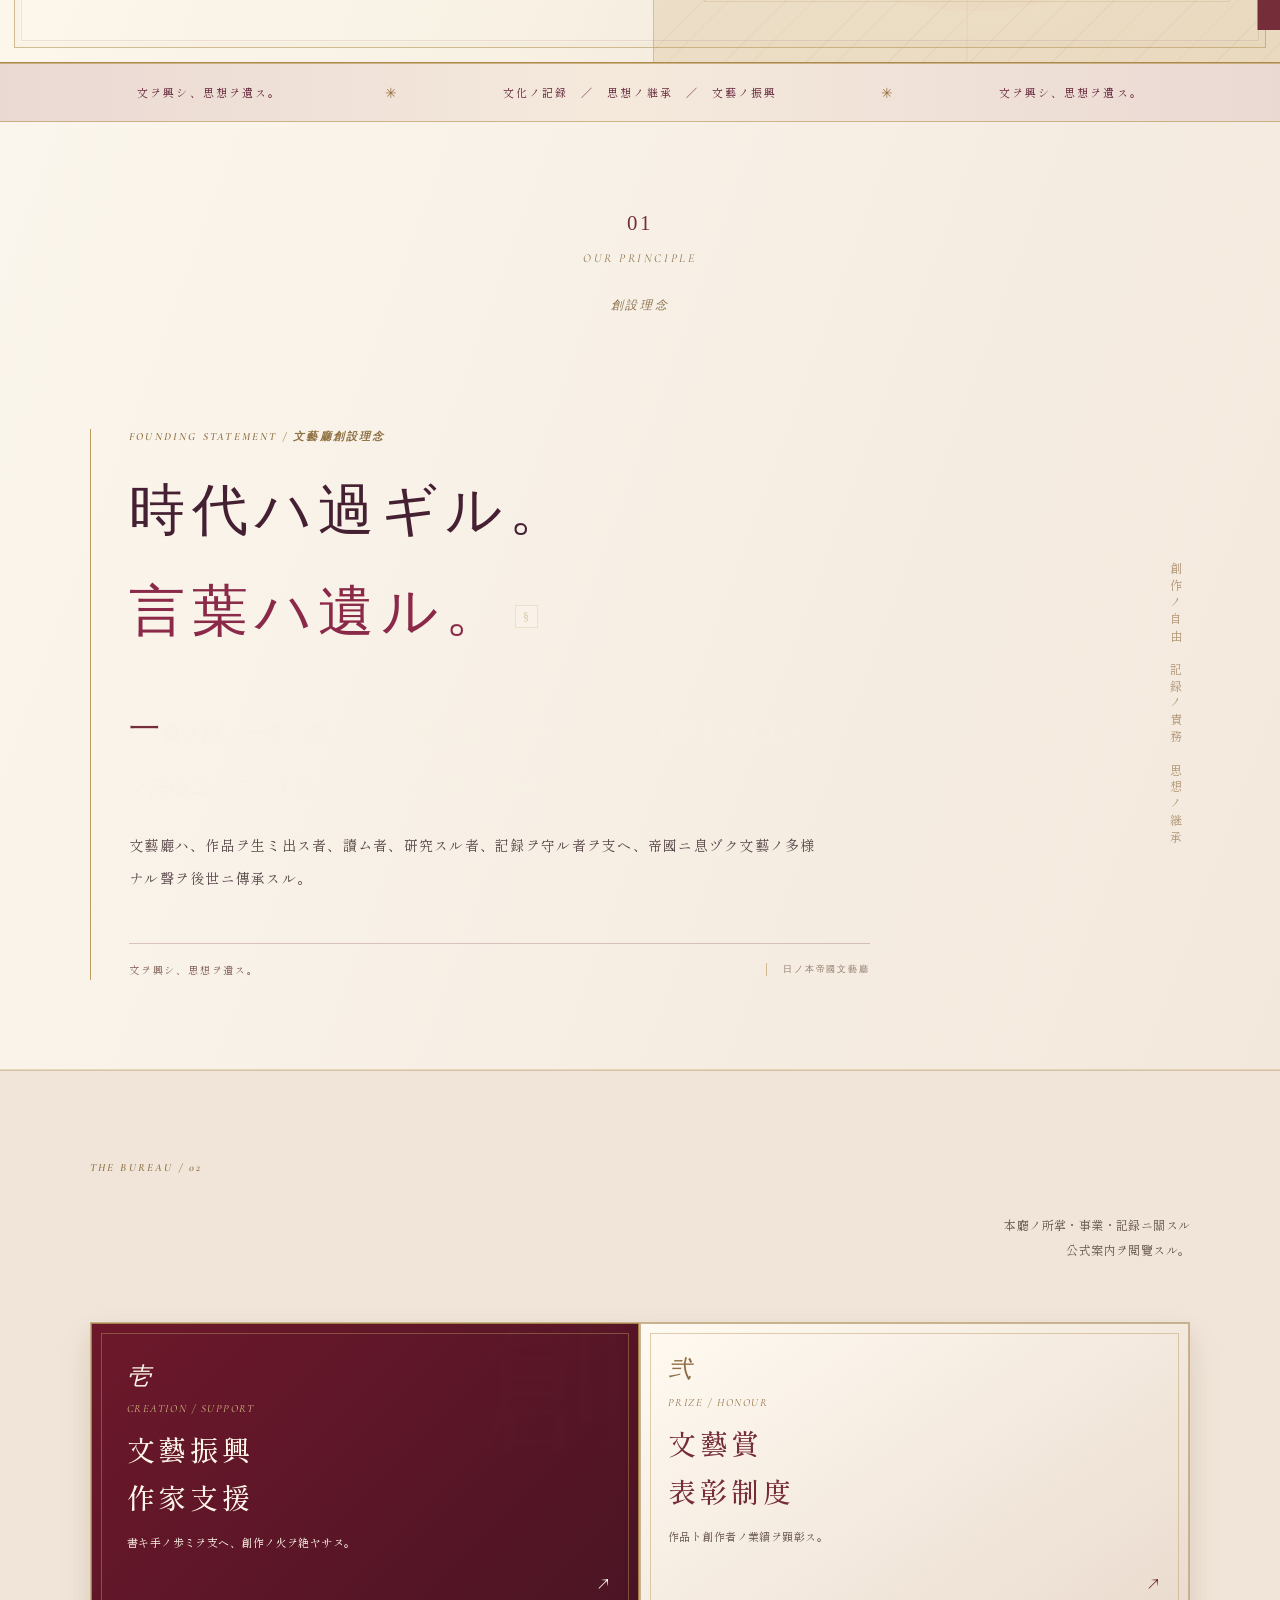
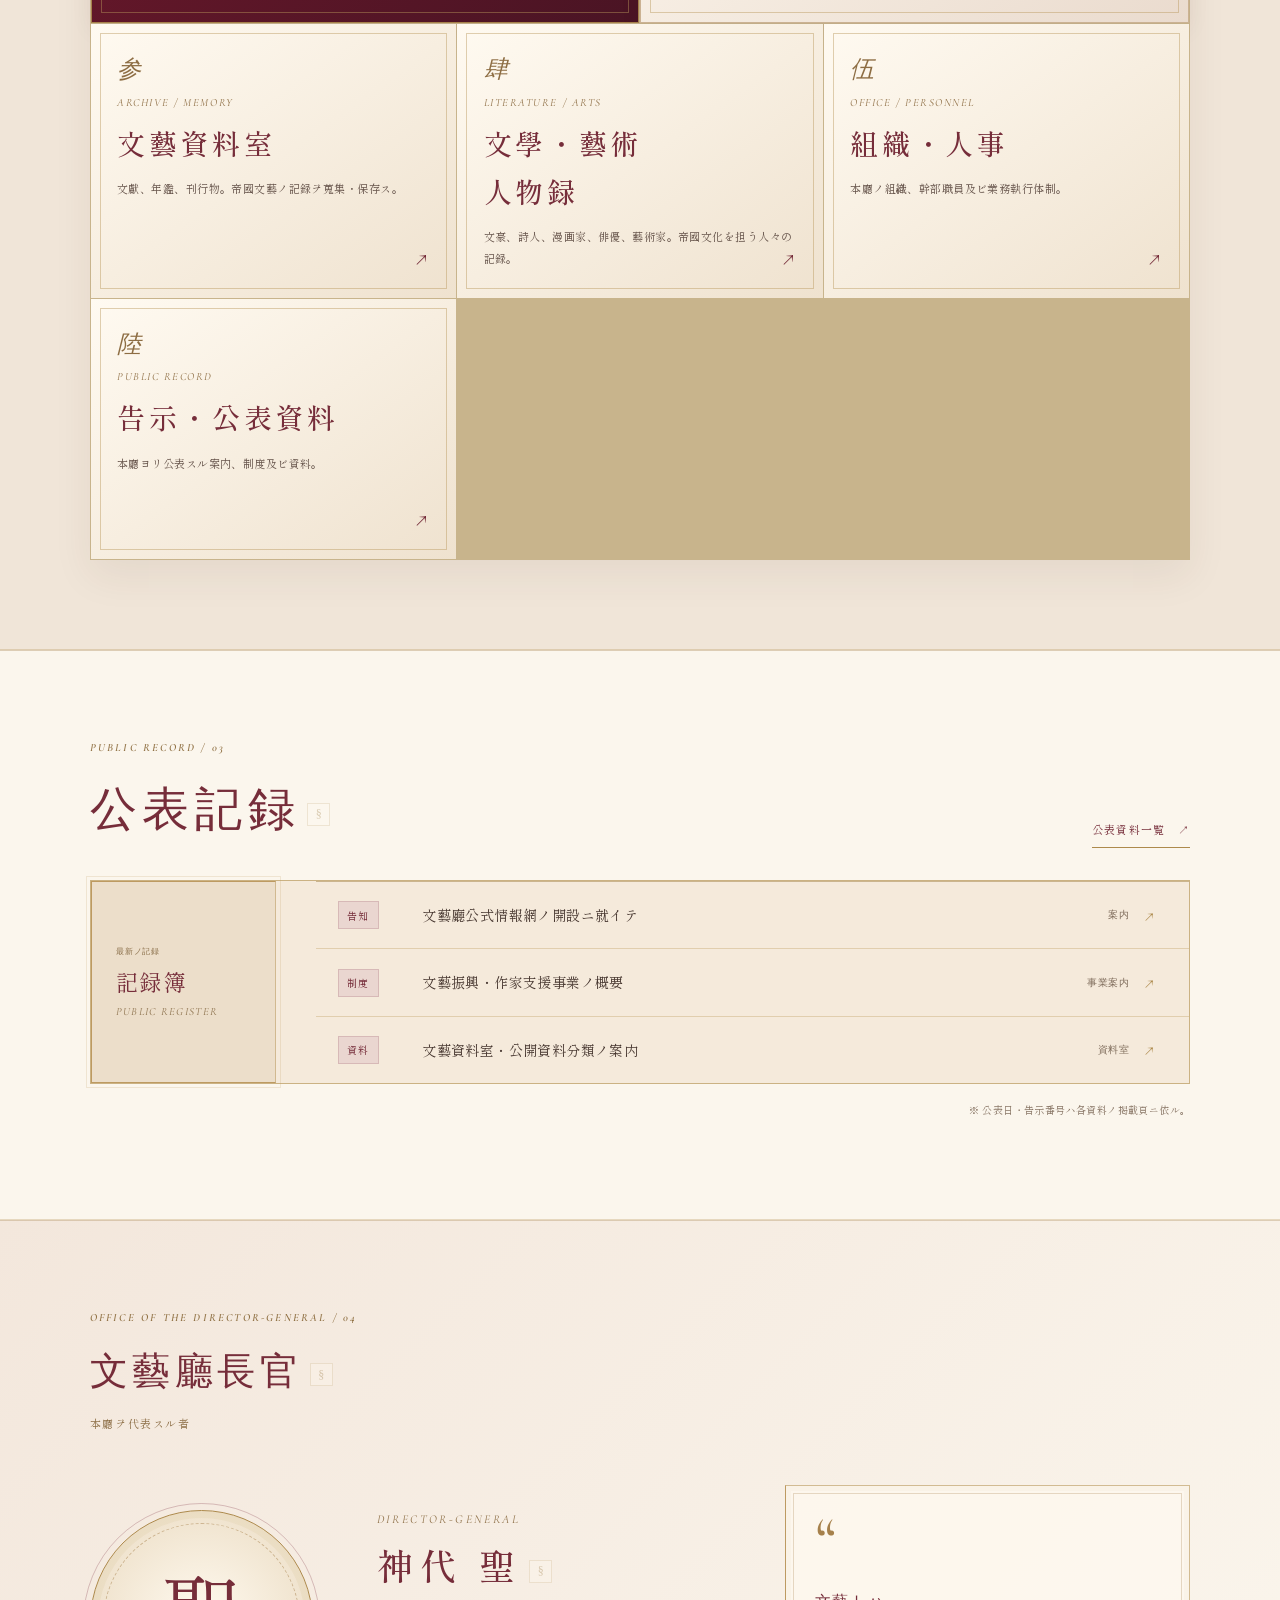
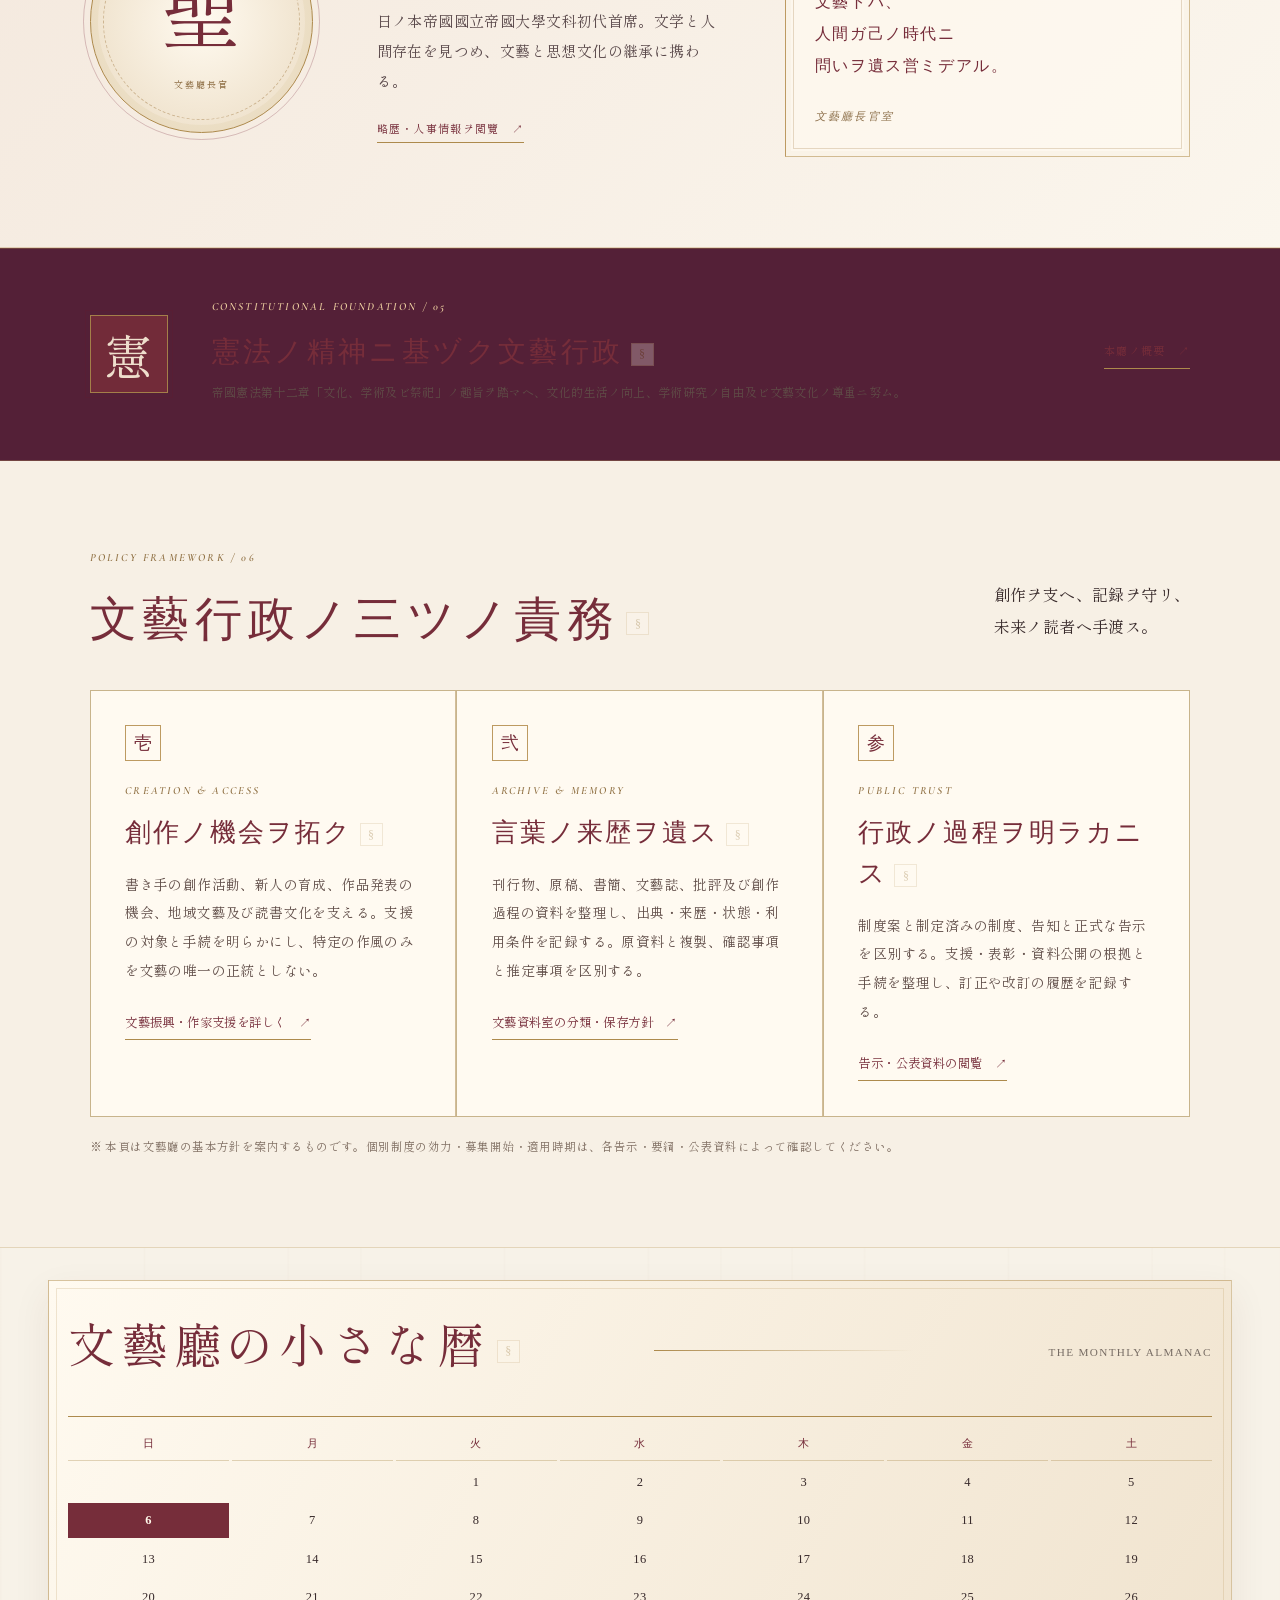
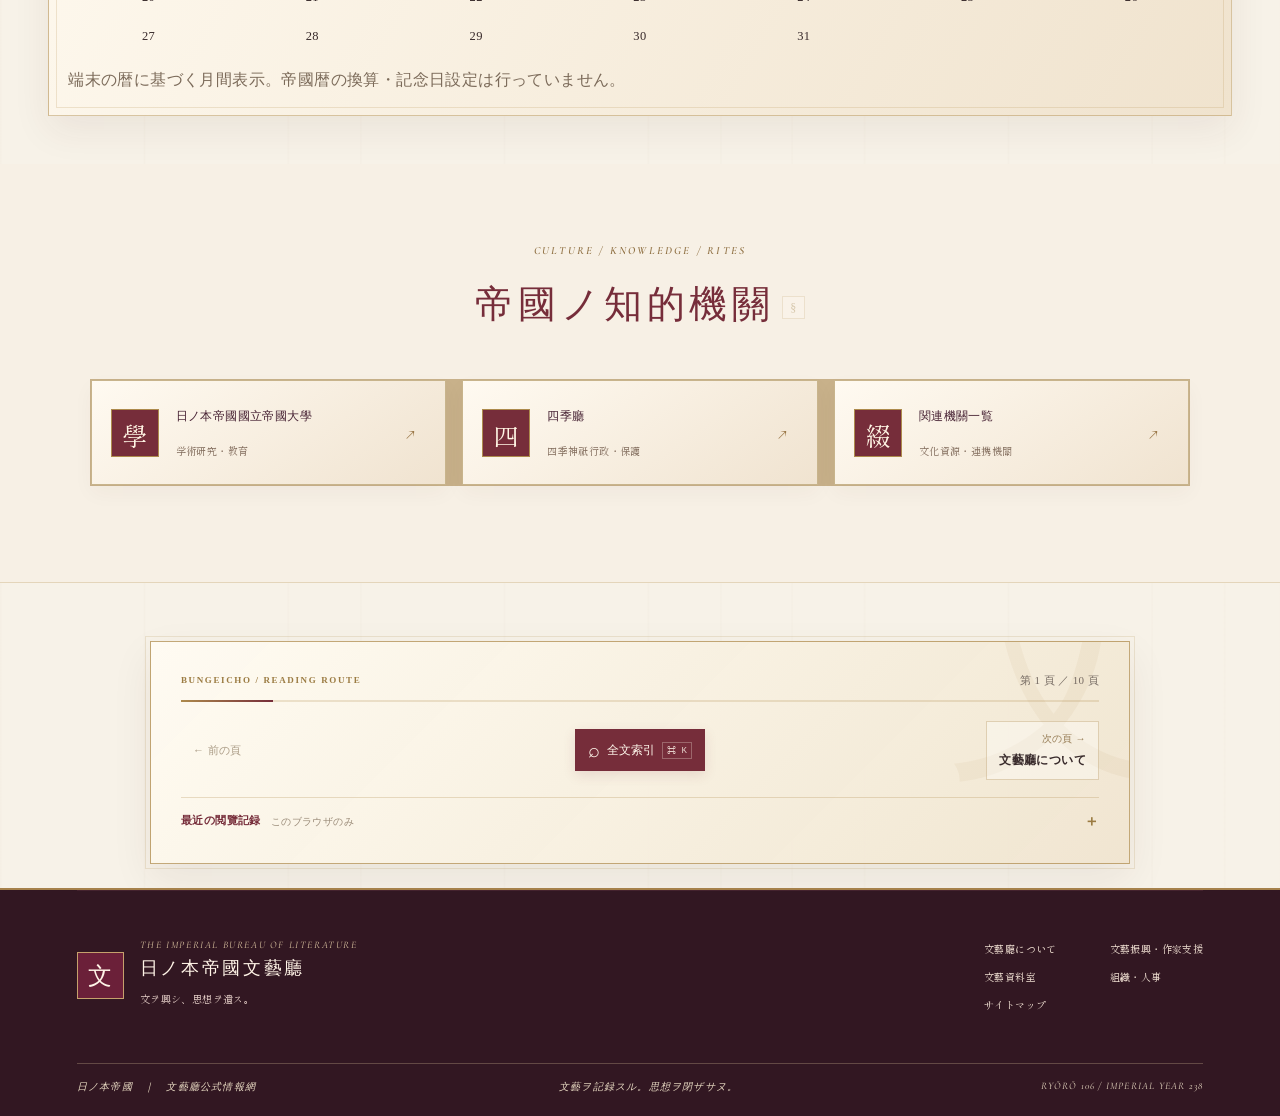
==== commit 052e7629: "Refresh editorial enhancement cache versions" ====
--- a/index.html
+++ b/index.html
@@ -13,8 +13,8 @@
 <script defer src="site.js?v=20261028-6"></script>
 <script defer src="aesthetic.js?v=20261028-6"></script>
 
-<link rel="stylesheet" href="reirou.css?v=20261028-7">
-<script defer src="reirou.js?v=20261028-7"></script>
+<link rel="stylesheet" href="reirou.css?v=20261028-8">
+<script defer src="reirou.js?v=20261028-8"></script>
 <link rel="icon" href="monsho.svg" type="image/svg+xml">
 
 <link rel="canonical" href="https://8fgb66gmt2-stack.github.io/-Bungeicho-offical-web-site-/">
--- a/reirou.css
+++ b/reirou.css
@@ -1120,3 +1120,107 @@
  .rr-command-backdrop,.rr-command-panel{animation:none}
  .rr-progress-bar,.rr-top-button,.rr-toolbar{transition:none}
 }
+
+
+.rr-resume-prompt{position:fixed;z-index:82;left:clamp(12px,2vw,28px);bottom:clamp(64px,7vw,82px);display:flex;align-items:center;gap:10px;max-width:calc(100vw - 24px);padding:10px 12px;border:1px solid rgba(170,138,74,.75);background:rgba(255,250,240,.97);box-shadow:var(--rr-shadow);color:#382a2b;backdrop-filter:blur(12px);animation:rr-command-rise .2s ease-out}
+.rr-resume-mark{display:grid;place-items:center;width:32px;height:32px;flex:0 0 32px;border:1px solid #ad8a4c;color:#762d3a;font:600 17px var(--rr-serif)}
+.rr-resume-copy{display:flex;flex-direction:column;gap:2px;min-width:0}
+.rr-resume-copy strong{color:#762d3a;font:600 12px var(--rr-serif)}
+.rr-resume-copy small{color:#827469;font:10px/1.4 var(--rr-serif)}
+.rr-resume-prompt button{border:1px solid #762d3a;background:#762d3a;color:#fff8ec;padding:7px 9px;font:11px var(--rr-serif);cursor:pointer;white-space:nowrap}
+.rr-resume-prompt button[data-rr-resume-dismiss]{padding:3px 6px;border-color:transparent;background:transparent;color:#766b63;font-size:16px}
+.rr-citation-popover{position:fixed;z-index:140;display:flex;align-items:center;gap:5px;max-width:calc(100vw - 20px);padding:6px;border:1px solid rgba(170,138,74,.8);background:rgba(255,250,240,.98);box-shadow:0 7px 30px rgba(43,30,31,.18);backdrop-filter:blur(10px);animation:rr-command-fade .12s ease-out}
+.rr-citation-popover[hidden]{display:none}
+.rr-citation-label{padding:0 5px;color:#9b7b42;font:10px var(--rr-serif);white-space:nowrap}
+.rr-citation-popover button{padding:6px 8px;border:1px solid rgba(118,45,58,.3);background:transparent;color:#762d3a;font:11px var(--rr-serif);white-space:nowrap;cursor:pointer}
+.rr-citation-popover button:hover{background:#762d3a;color:#fff8ec}
+@media(max-width:560px){
+ .rr-resume-prompt{left:8px;bottom:58px;padding:8px;gap:6px}
+ .rr-resume-copy small{max-width:115px}
+ .rr-citation-popover{gap:3px;padding:4px}
+ .rr-citation-label{display:none}
+ .rr-citation-popover button{padding:7px 6px;font-size:10px}
+}
+@media(prefers-reduced-motion:reduce){.rr-resume-prompt,.rr-citation-popover{animation:none}}
+
+
+/* 玲瓏の閲覽機構 — editorial utilities */
+.rr-toolbar [data-rr-sheet][aria-pressed="true"]{background:#762d3a;color:#fff8ec;border-color:#ad8a4c}
+.rr-page-craft{position:relative;z-index:1;display:inline-flex;align-items:center;gap:9px;margin:0 0 14px;padding:7px 11px;border:1px solid rgba(173,138,76,.45);background:rgba(255,250,240,.82);color:#766b63;font:11px/1.4 var(--rr-serif);box-shadow:0 3px 12px rgba(65,44,32,.05)}
+.rr-page-craft-seal{display:grid;place-items:center;width:28px;height:28px;border:1px solid #ad8a4c;color:#762d3a;font-size:16px}
+.rr-page-craft strong,.rr-page-craft small{display:block}.rr-page-craft strong{color:#762d3a;font-weight:600}.rr-page-craft small{margin-top:2px}
+.rr-heading-link{display:inline-grid;place-items:center;vertical-align:middle;margin-inline-start:7px;width:23px;height:23px;padding:0;border:1px solid rgba(173,138,76,.48);background:rgba(255,250,240,.75);color:#9b7b42;font:12px/1 var(--rr-serif);opacity:.35;cursor:pointer;transition:opacity .18s,background .18s,color .18s}
+h2:hover .rr-heading-link,h3:hover .rr-heading-link,.rr-heading-link:focus-visible{opacity:1}
+.rr-heading-link:hover{background:#762d3a;color:#fff8ec}
+.rr-top-button{position:fixed;right:18px;bottom:88px;z-index:79;display:grid;place-items:center;width:42px;height:42px;border:1px solid rgba(173,138,76,.8);background:rgba(255,250,240,.95);color:#762d3a;font:22px/1 var(--rr-serif);box-shadow:0 5px 22px rgba(43,30,31,.13);opacity:0;visibility:hidden;transform:translateY(8px);transition:opacity .2s,transform .2s,visibility .2s;cursor:pointer}
+.rr-top-button.is-visible{opacity:1;visibility:visible;transform:translateY(0)}
+.rr-shortcut-help{position:fixed;inset:0;z-index:180;display:grid;place-items:center;padding:18px;background:rgba(49,32,31,.48);backdrop-filter:blur(7px)}
+.rr-shortcut-help[hidden]{display:none}
+.rr-shortcut-help section{position:relative;width:min(520px,100%);padding:clamp(24px,5vw,42px);border:1px solid #ad8a4c;background:linear-gradient(145deg,#fffaf0,#f0e5d2);color:#382a2b;box-shadow:0 22px 80px rgba(25,15,15,.24)}
+.rr-shortcut-kicker{margin:0 0 10px;color:#9b7b42;font:10px/1.4 var(--rr-serif);letter-spacing:.18em}
+.rr-shortcut-help h2{margin:0 0 22px;color:#762d3a;font:600 clamp(23px,4vw,32px) var(--rr-serif)}
+.rr-shortcut-close{position:absolute;top:12px;right:12px;width:34px;height:34px;border:1px solid rgba(118,45,58,.3);background:transparent;color:#762d3a;font-size:21px;cursor:pointer}
+.rr-shortcut-help dl{margin:0}.rr-shortcut-help dl div{display:grid;grid-template-columns:minmax(120px,1fr) 1.4fr;gap:12px;padding:12px 0;border-bottom:1px solid rgba(173,138,76,.25)}
+.rr-shortcut-help dt{color:#762d3a;font:600 12px var(--rr-serif)}.rr-shortcut-help dd{margin:0;color:#766b63;font:12px/1.6 var(--rr-serif)}
+.rr-shortcut-help section>p:last-child{margin:20px 0 0;color:#766b63;font:12px/1.8 var(--rr-serif)}
+body.rr-reading-sheet main,body.rr-reading-sheet article,body.rr-reading-sheet .main-content{max-width:790px!important;margin-inline:auto!important}
+body.rr-reading-sheet main p,body.rr-reading-sheet article p,body.rr-reading-sheet .main-content p{font-family:var(--rr-serif);font-size:1.045em;line-height:2.05;letter-spacing:.025em}
+body.rr-reading-sheet main h2,body.rr-reading-sheet article h2,body.rr-reading-sheet .main-content h2{padding-bottom:.45em;border-bottom:1px solid rgba(173,138,76,.38)}
+body.rr-reading-sheet .sidebar,body.rr-reading-sheet aside:not(.rr-page-craft):not(.rr-clock){transition:opacity .2s}
+body.rr-reading-sheet .sidebar{opacity:.72}
+@media(max-width:560px){.rr-page-craft{margin-bottom:10px}.rr-top-button{right:10px;bottom:76px;width:38px;height:38px}.rr-shortcut-help dl div{grid-template-columns:1fr;gap:4px}.rr-heading-link{opacity:.7;width:26px;height:26px}}
+@media(prefers-reduced-motion:reduce){.rr-top-button,.rr-heading-link{transition:none}.rr-top-button{transform:none}}
+
+
+/* 文藝廳回遊案内・検索索引・頁繰り演出 */
+.rr-command-result-kind{display:inline-flex;align-items:center;margin-bottom:2px;padding:2px 6px;border:1px solid rgba(173,138,76,.35);color:#92733f;background:rgba(173,138,76,.07);font:9px/1.4 var(--rr-serif);letter-spacing:.07em}
+.rr-command-result.is-selected .rr-command-result-kind{border-color:rgba(118,45,58,.25);color:#762d3a;background:rgba(118,45,58,.06)}
+.rr-page-journey{position:relative;isolation:isolate;overflow:hidden;width:min(100% - 24px,980px);margin:clamp(30px,5vw,58px) auto 24px;padding:clamp(18px,3.5vw,30px);border:1px solid rgba(173,138,76,.72);outline:1px solid rgba(173,138,76,.18);outline-offset:4px;background:linear-gradient(135deg,rgba(255,251,242,.98),rgba(240,229,208,.96));color:#382a2b;box-shadow:0 15px 40px rgba(55,35,30,.07)}
+.rr-page-journey::before{position:absolute;z-index:-1;right:-38px;top:-72px;content:"文";font:clamp(120px,20vw,220px)/1 var(--rr-serif);color:rgba(173,138,76,.065);pointer-events:none}
+.rr-journey-heading{display:flex;align-items:center;justify-content:space-between;gap:12px;margin-bottom:11px}
+.rr-journey-kicker{color:#9b7b42;font:600 9px/1.5 var(--rr-serif);letter-spacing:.18em}
+.rr-journey-count{color:#766b63;font:11px/1.5 var(--rr-serif);white-space:nowrap}
+.rr-journey-progress{height:2px;overflow:hidden;background:rgba(173,138,76,.22)}
+.rr-journey-progress span{display:block;height:100%;background:linear-gradient(90deg,#ad8a4c,#762d3a);transition:width .35s ease}
+.rr-journey-links{display:grid;grid-template-columns:minmax(0,1fr) auto minmax(0,1fr);align-items:stretch;gap:12px;margin-top:19px}
+.rr-journey-side{min-width:0;display:flex}
+.rr-journey-next{justify-content:flex-end;text-align:right}
+.rr-journey-link{display:flex;flex-direction:column;justify-content:center;gap:5px;min-width:0;max-width:100%;padding:10px 12px;border:1px solid rgba(173,138,76,.34);background:rgba(255,255,255,.36);color:#762d3a;text-decoration:none;transition:background .18s,border-color .18s,transform .18s}
+.rr-journey-link:hover{transform:translateY(-2px);border-color:#ad8a4c;background:#fffaf0}
+.rr-journey-link small{color:#967c55;font:10px/1.4 var(--rr-serif)}
+.rr-journey-link strong{overflow-wrap:anywhere;font:600 12px/1.55 var(--rr-serif)}
+.rr-journey-unavailable{align-self:center;padding:10px 12px;color:#aa9b85;font:11px/1.5 var(--rr-serif)}
+.rr-journey-search{display:flex;align-self:center;align-items:center;gap:7px;padding:10px 12px;border:1px solid #762d3a;background:#762d3a;color:#fff8ec;font:12px var(--rr-serif);white-space:nowrap;cursor:pointer;box-shadow:0 4px 12px rgba(118,45,58,.12);transition:transform .18s,background .18s}
+.rr-journey-search:hover{transform:translateY(-2px);background:#5d202b}
+.rr-journey-search>span:first-child{font-size:20px;line-height:1}
+.rr-journey-search kbd{padding:2px 4px;border:1px solid rgba(255,248,236,.35);font:9px ui-monospace,monospace;opacity:.8}
+.rr-journey-recent{margin-top:17px;border-top:1px solid rgba(173,138,76,.27);padding-top:11px}
+.rr-journey-recent summary{display:flex;align-items:center;justify-content:space-between;gap:10px;color:#762d3a;font:600 11px/1.6 var(--rr-serif);cursor:pointer;list-style:none}
+.rr-journey-recent summary::-webkit-details-marker{display:none}
+.rr-journey-recent summary::after{content:"＋";margin-left:auto;color:#9b7b42;font-size:15px}
+.rr-journey-recent[open] summary::after{content:"－"}
+.rr-journey-recent summary span{color:#9a8b78;font:10px/1.5 var(--rr-serif);font-weight:400}
+.rr-journey-recent ol{display:grid;grid-template-columns:repeat(2,minmax(0,1fr));gap:5px 16px;margin:12px 0 0;padding:0 0 0 21px;color:#ad8a4c;font:11px/1.7 var(--rr-serif)}
+.rr-journey-recent li{padding:2px 0}
+.rr-journey-recent a{color:#6f3a40;text-decoration-thickness:1px;text-underline-offset:3px}
+.rr-journey-recent a[aria-current="page"]{font-weight:700;text-decoration:none}
+.rr-transition{transform:perspective(1400px) rotateY(-92deg);transform-origin:left center;transform-style:preserve-3d;backface-visibility:hidden;box-shadow:20px 0 34px rgba(65,43,35,.13);border-inline:0;transition:transform .42s cubic-bezier(.72,0,.22,1),opacity .12s ease-out}
+.rr-transition::before{position:absolute;top:0;bottom:0;left:0;width:min(5vw,48px);content:"";border-right:1px solid rgba(173,138,76,.55);background:linear-gradient(90deg,rgba(173,138,76,.22),rgba(255,250,240,0));pointer-events:none}
+.rr-transition::after{position:absolute;inset:0;content:"文藝廳";display:grid;place-items:center;color:rgba(118,45,58,.15);font:clamp(30px,8vw,90px) var(--rr-serif);letter-spacing:.2em;pointer-events:none}
+.rr-transition.is-active{opacity:1;transform:perspective(1400px) rotateY(0deg)}
+@media(max-width:620px){
+ .rr-page-journey{width:calc(100% - 20px);padding:16px;margin-top:32px}
+ .rr-journey-heading{align-items:flex-start;flex-direction:column;gap:3px}
+ .rr-journey-links{grid-template-columns:minmax(0,1fr) minmax(0,1fr);gap:8px}
+ .rr-journey-prev{grid-column:1;grid-row:1}
+ .rr-journey-next{grid-column:2;grid-row:1}
+ .rr-journey-search{grid-column:1 / -1;grid-row:2;justify-content:center}
+ .rr-journey-link{padding:9px 8px}
+ .rr-journey-link strong{font-size:11px}
+ .rr-journey-search kbd{display:none}
+ .rr-journey-recent ol{grid-template-columns:1fr}
+}
+@media(prefers-reduced-motion:reduce){
+ .rr-journey-progress span,.rr-journey-link,.rr-journey-search{transition:none}
+ .rr-transition{transform:none;transition:opacity .01ms}
+}
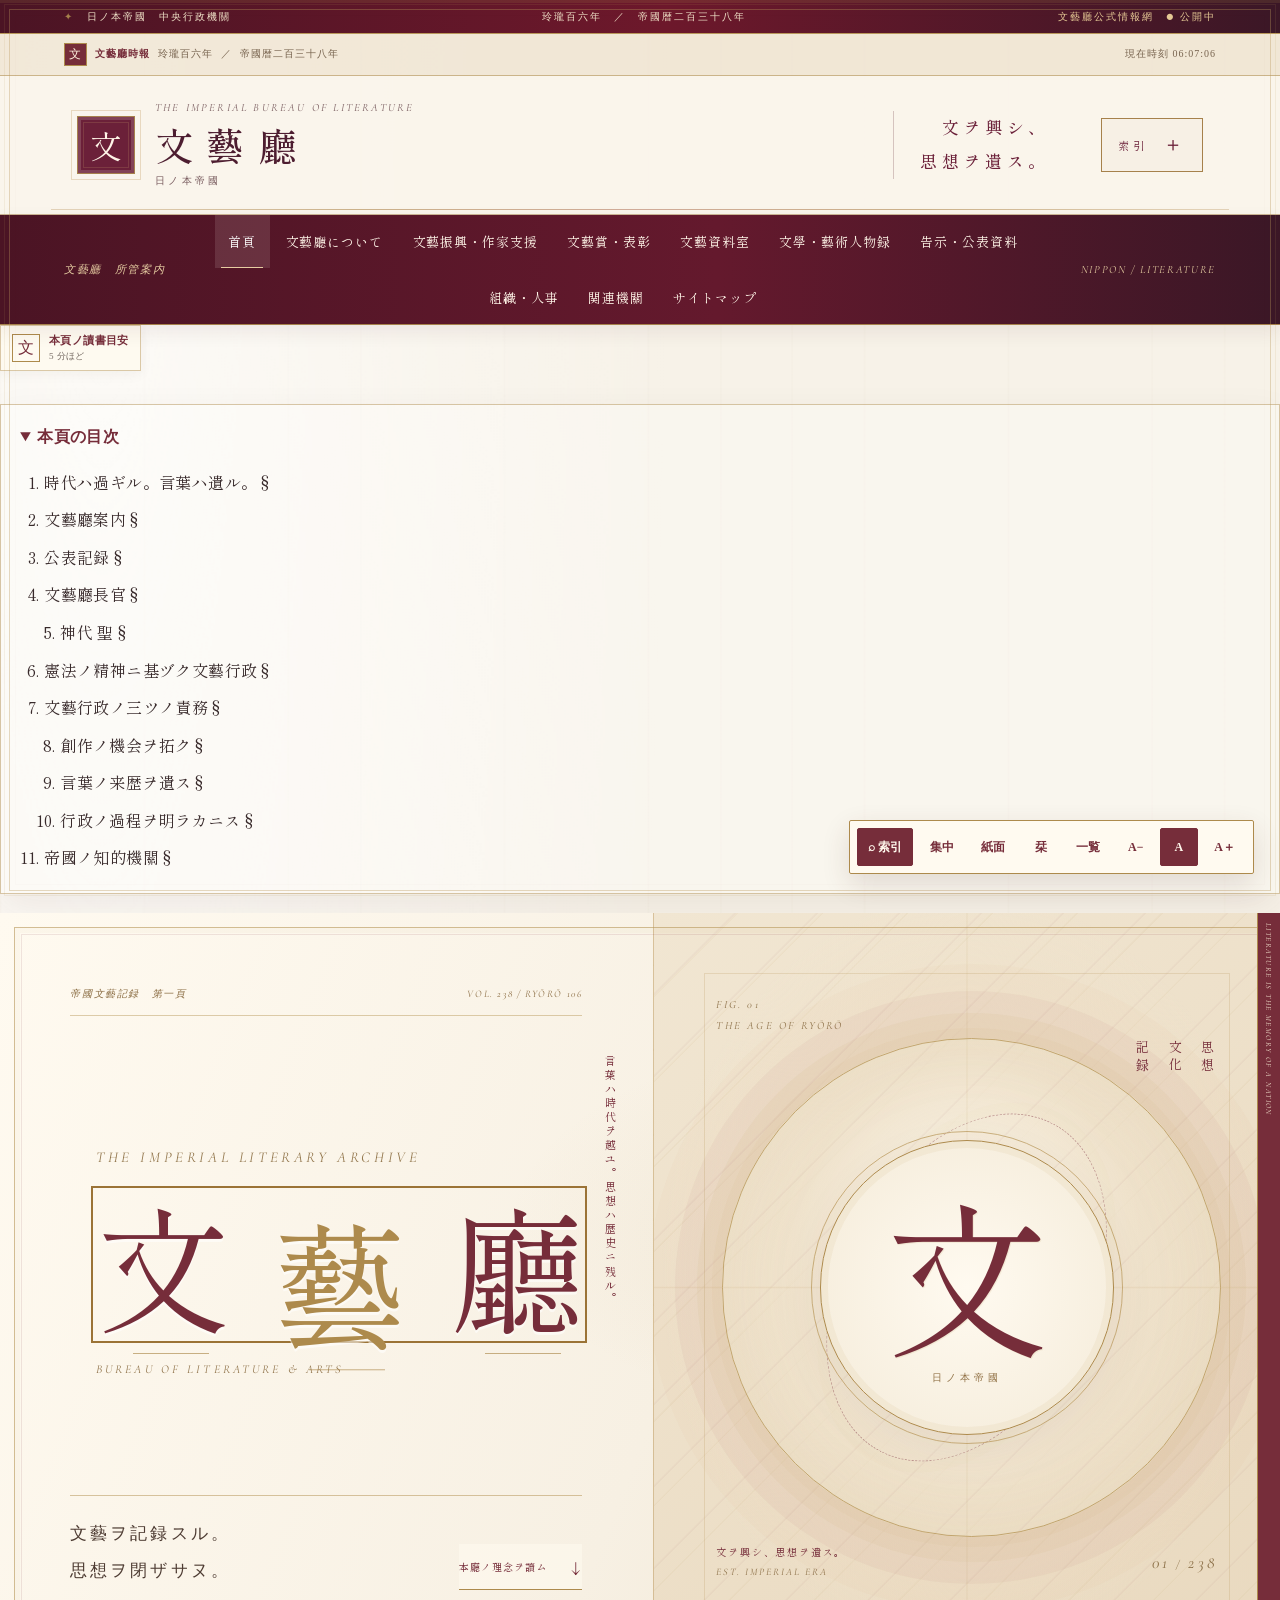
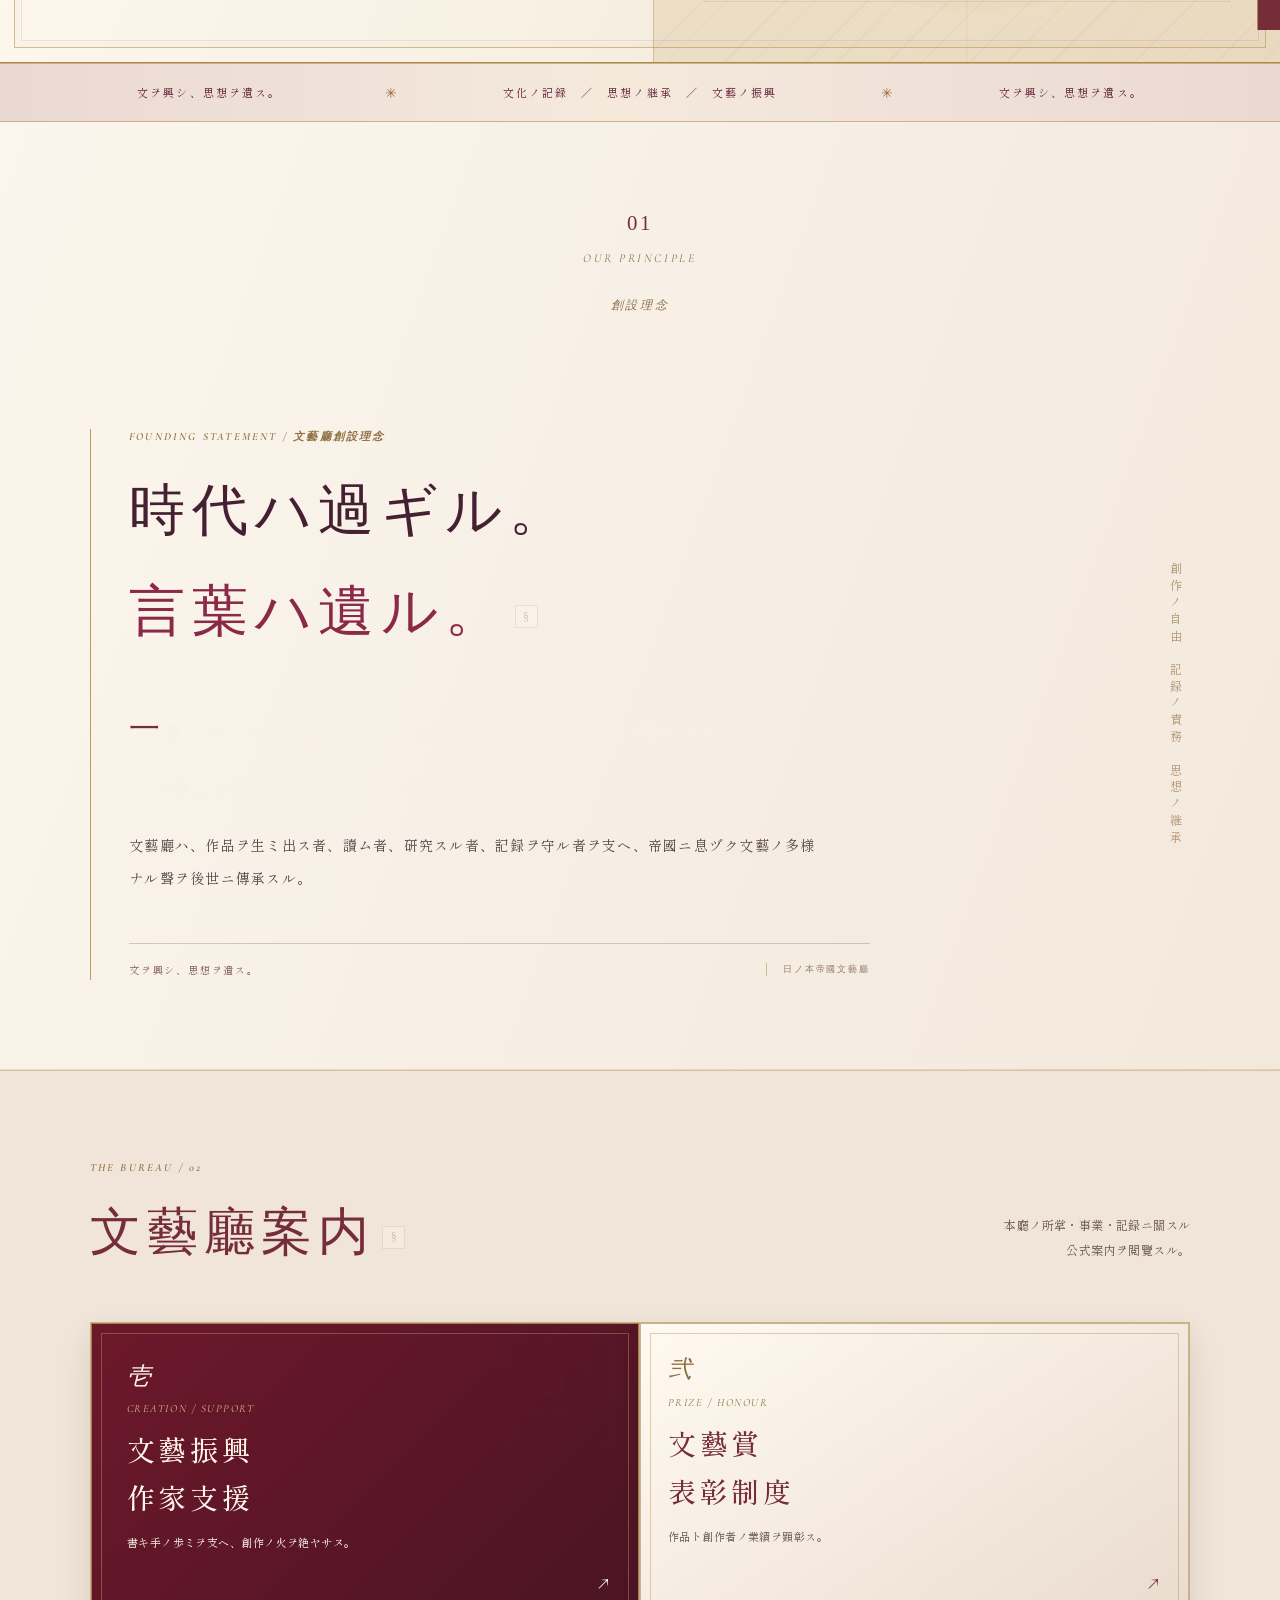
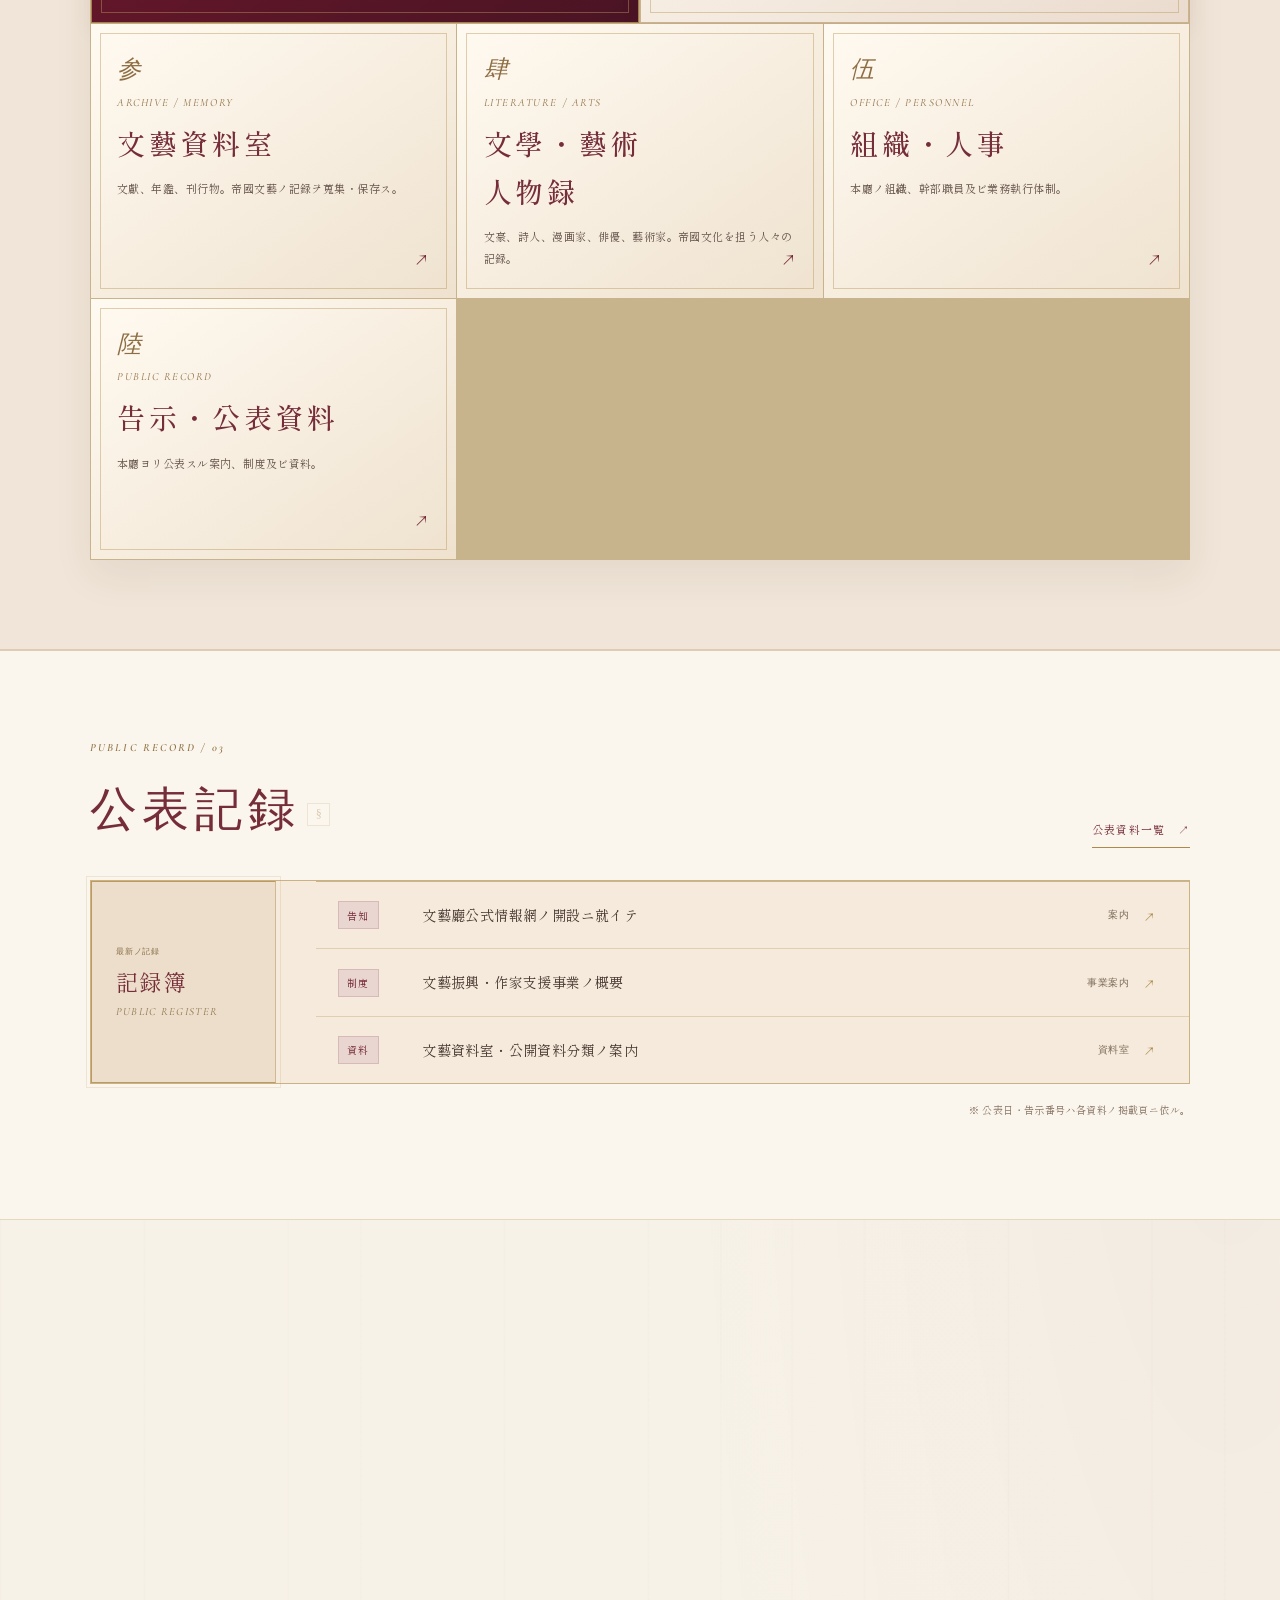
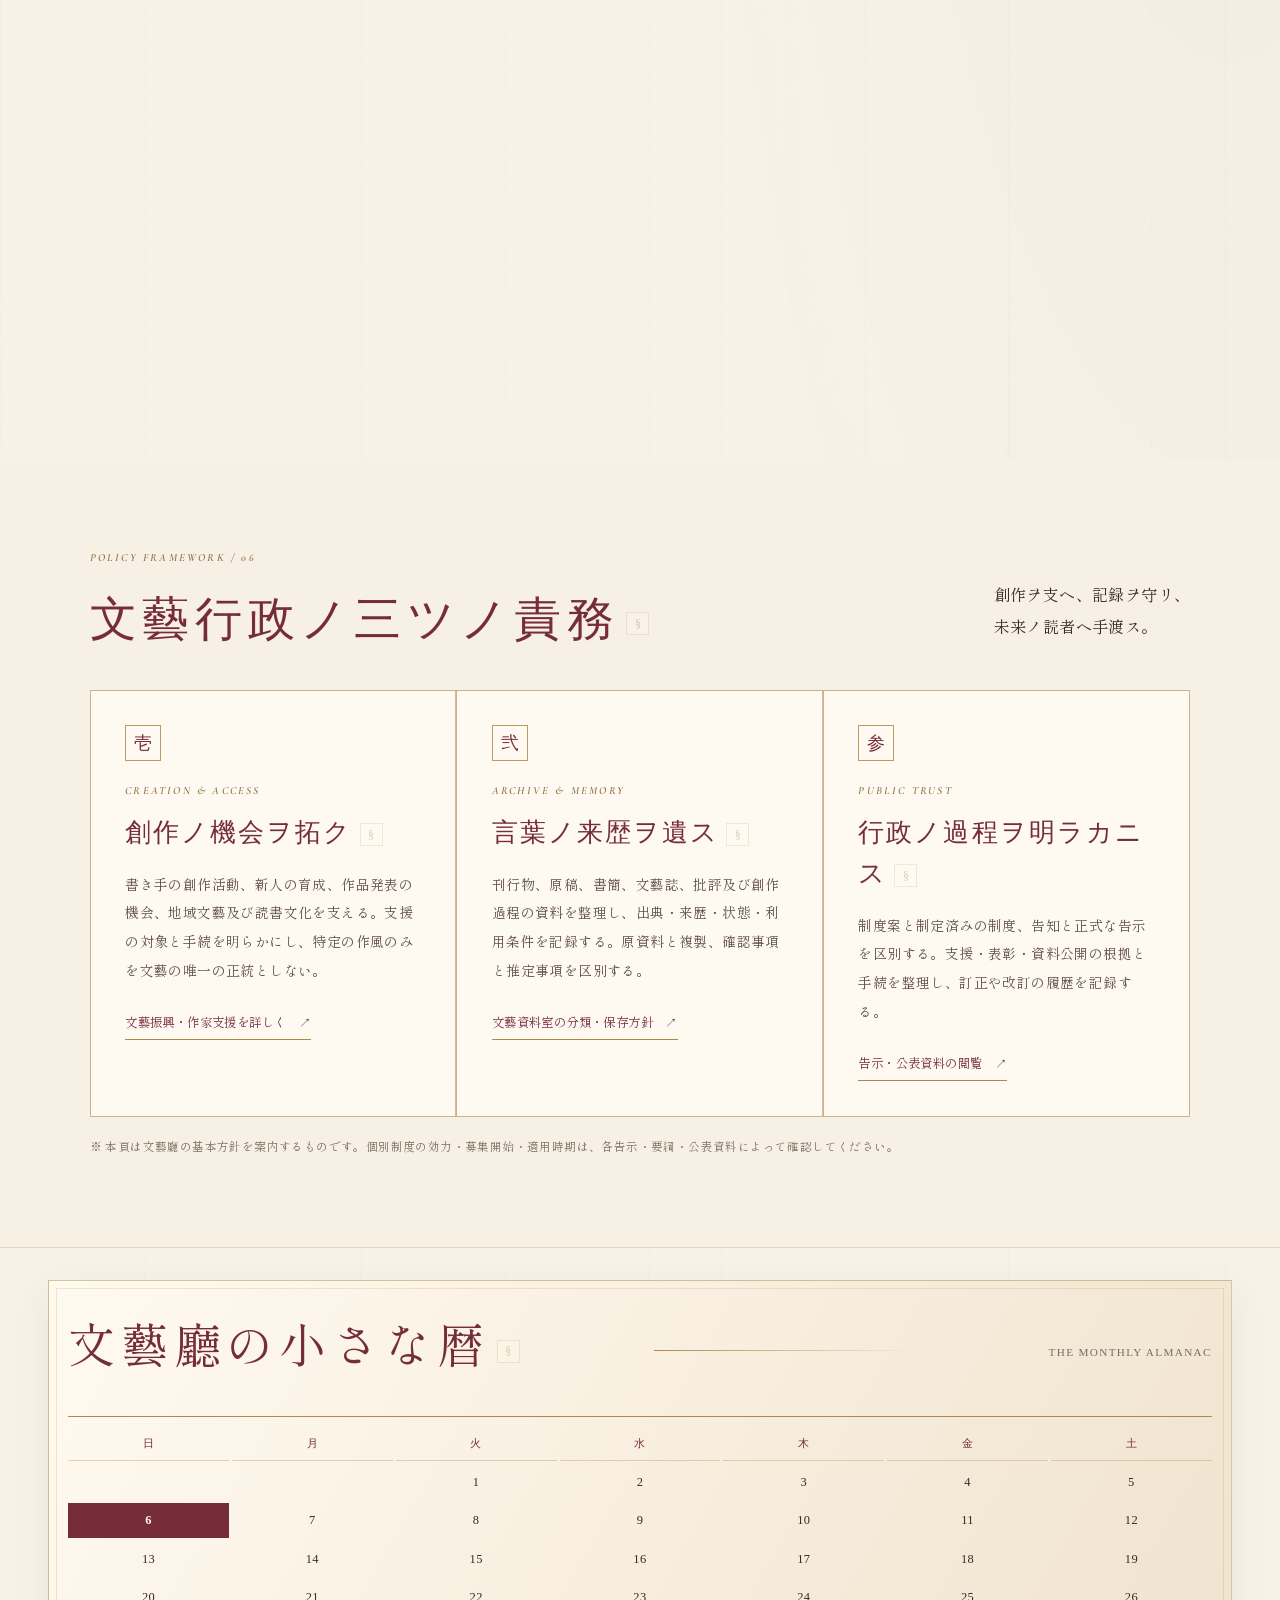
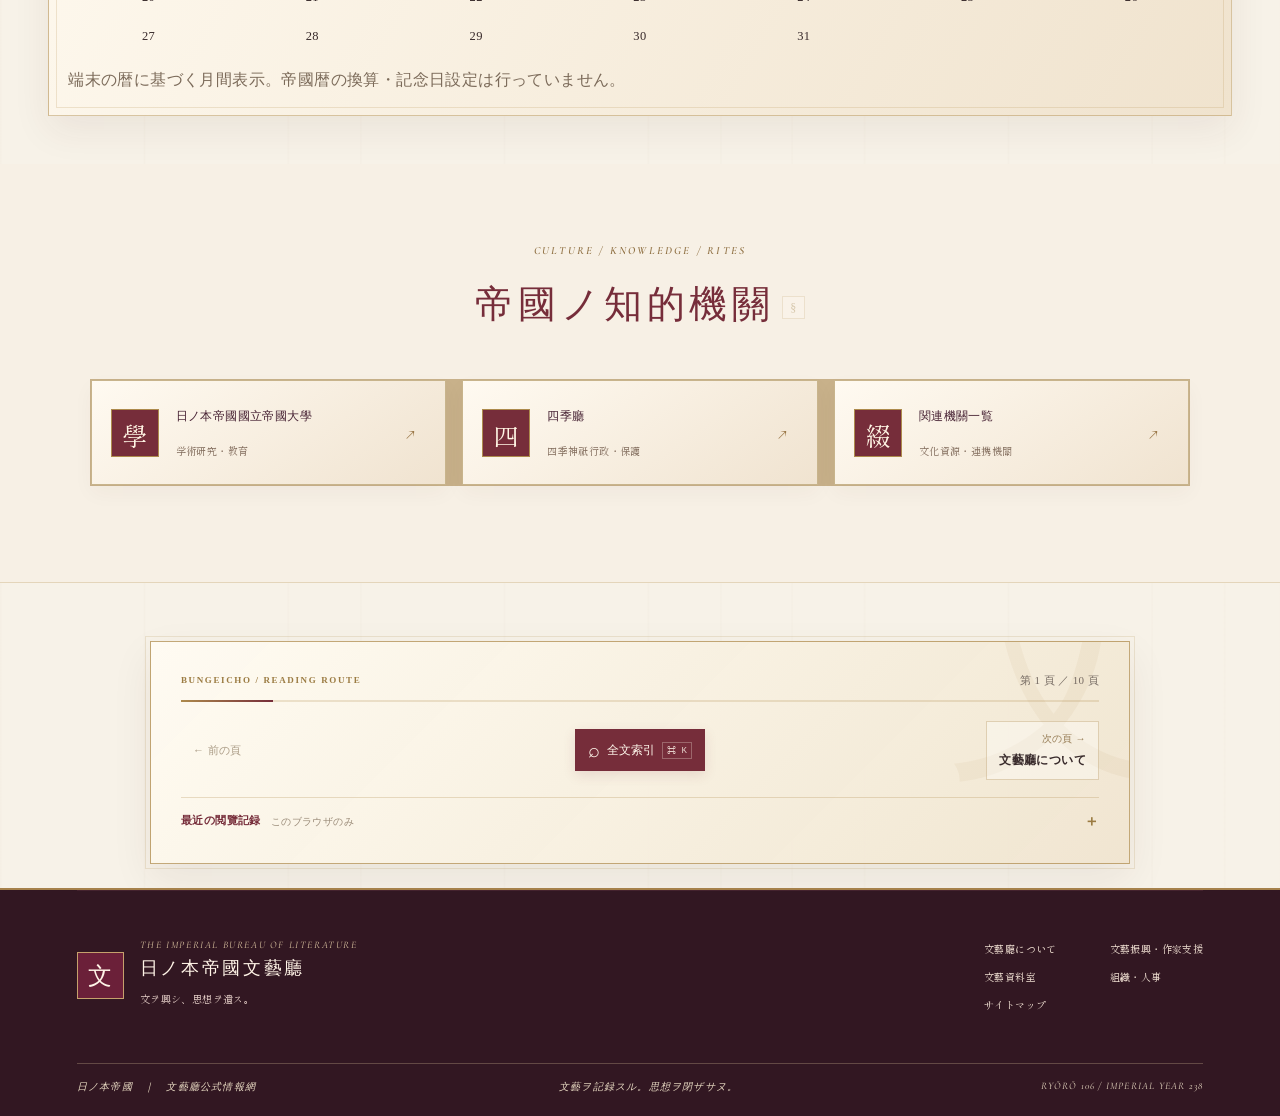
==== commit 5210a867: "Refresh cache for enhanced editorial tools" ====
--- a/index.html
+++ b/index.html
@@ -13,8 +13,8 @@
 <script defer src="site.js?v=20261028-6"></script>
 <script defer src="aesthetic.js?v=20261028-6"></script>
 
-<link rel="stylesheet" href="reirou.css?v=20261028-8">
-<script defer src="reirou.js?v=20261028-8"></script>
+<link rel="stylesheet" href="reirou.css?v=20261028-9">
+<script defer src="reirou.js?v=20261028-9"></script>
 <link rel="icon" href="monsho.svg" type="image/svg+xml">
 
 <link rel="canonical" href="https://8fgb66gmt2-stack.github.io/-Bungeicho-offical-web-site-/">
--- a/reirou.css
+++ b/reirou.css
@@ -1224,3 +1224,12 @@
  .rr-journey-progress span,.rr-journey-link,.rr-journey-search{transition:none}
  .rr-transition{transform:none;transition:opacity .01ms}
 }
+
+
+/* Portable archive + richer search previews */
+.rr-dialog-actions [data-rr-export],.rr-dialog-actions [data-rr-import]{border:1px solid rgba(173,138,76,.55);background:linear-gradient(135deg,#fffaf0,#efe3cf);color:#762d3a;padding:9px 13px;font:600 11px/1.5 var(--rr-serif);cursor:pointer;transition:background .18s,transform .18s}
+.rr-dialog-actions [data-rr-export]:hover,.rr-dialog-actions [data-rr-import]:hover{background:#e8d6b5;transform:translateY(-1px)}
+.rr-command-result-snippet{display:block;margin-top:5px;padding-top:5px;border-top:1px solid rgba(173,138,76,.18);color:#766b63;font:11px/1.65 var(--rr-serif);white-space:normal;overflow-wrap:anywhere}
+.rr-command-result{min-width:0}
+.rr-command-result-title,.rr-command-result-subtitle{overflow-wrap:anywhere}
+@media(max-width:560px){.rr-dialog-actions [data-rr-export],.rr-dialog-actions [data-rr-import]{flex:1;min-width:0}.rr-command-result-snippet{font-size:10px;line-height:1.55}}
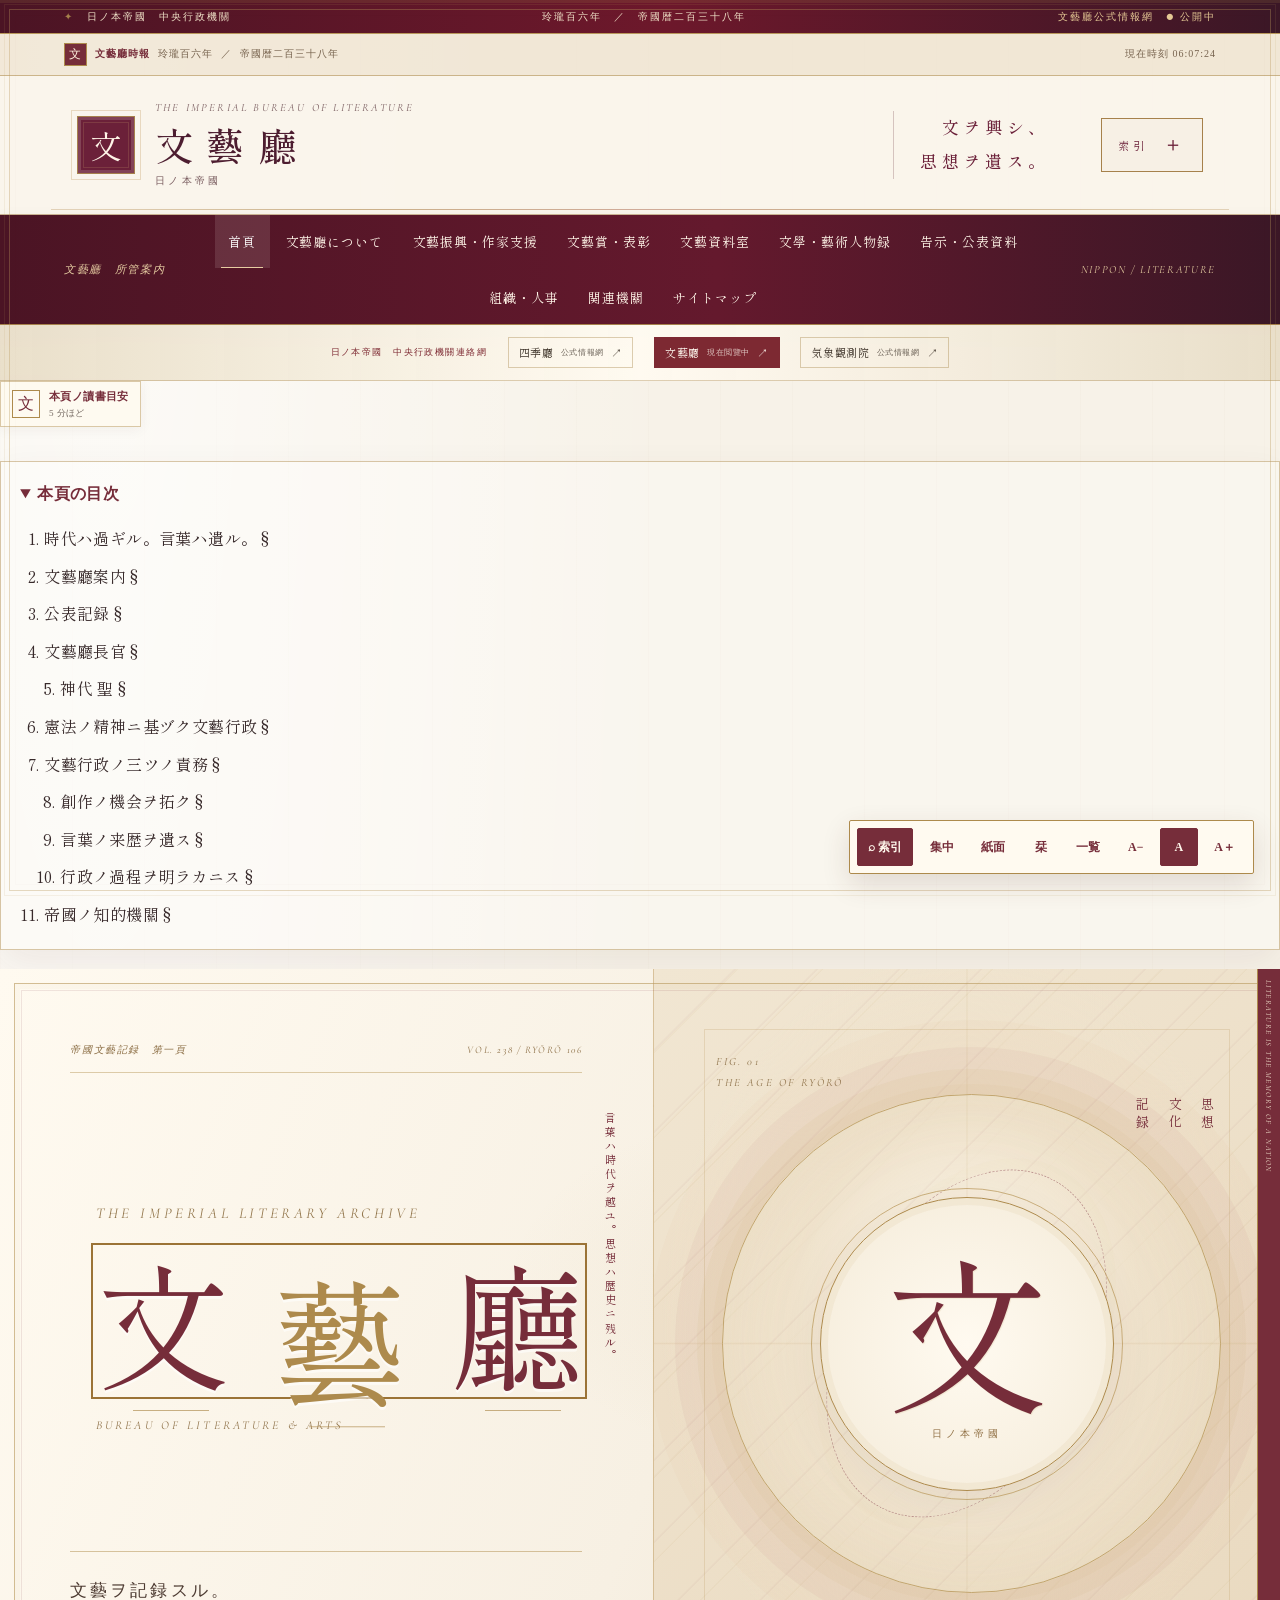
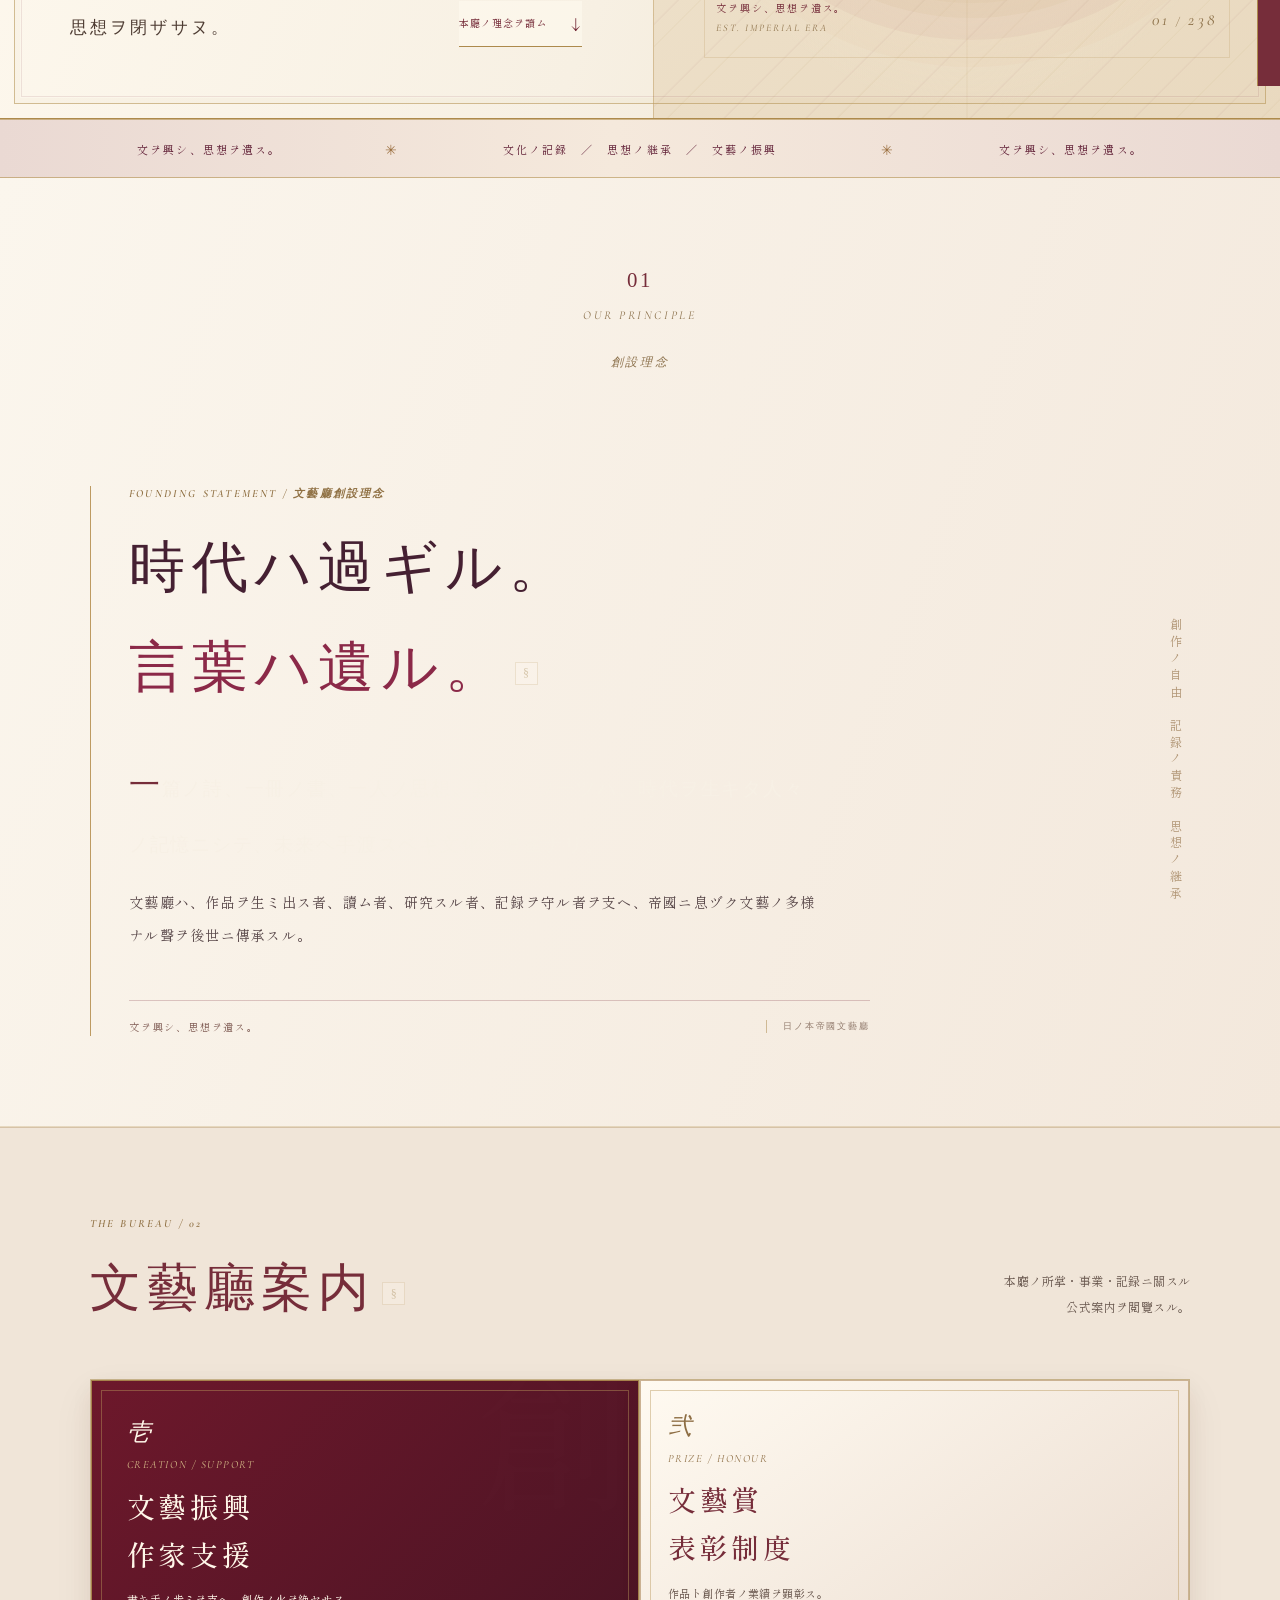
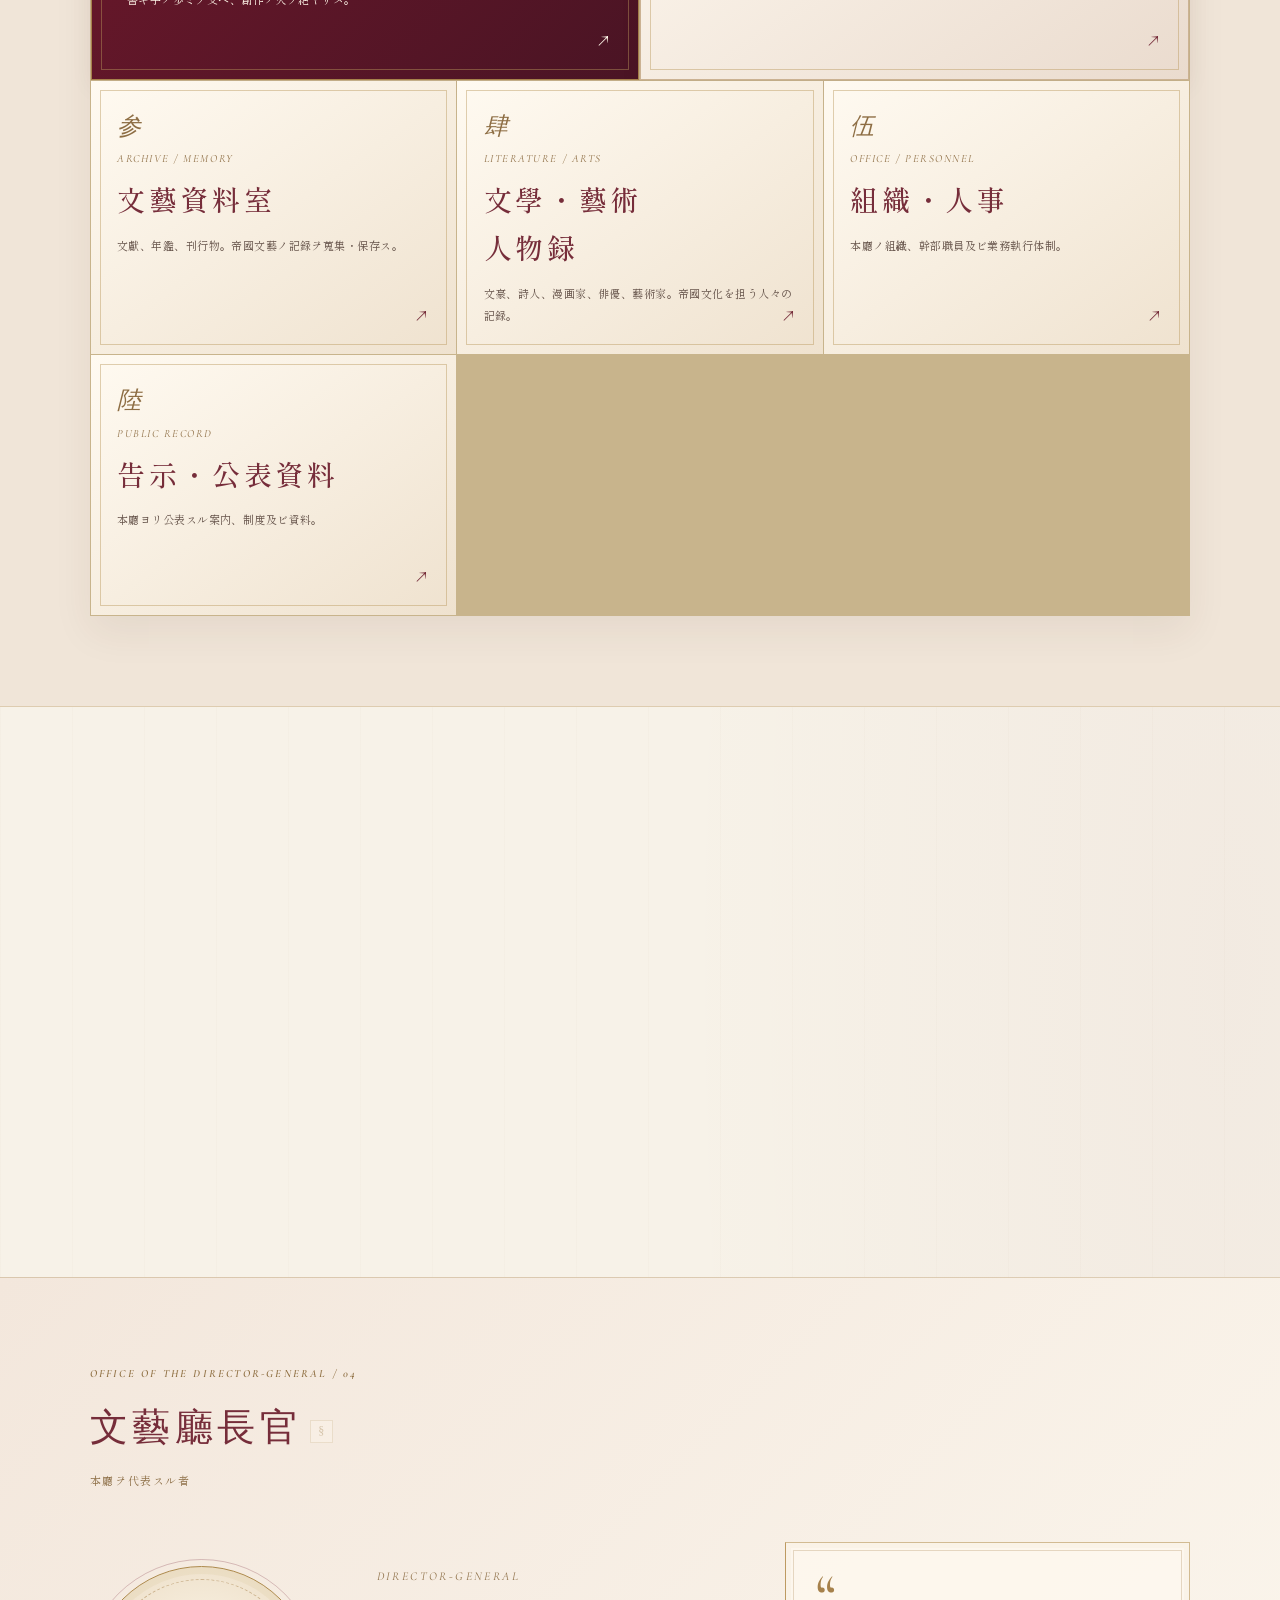
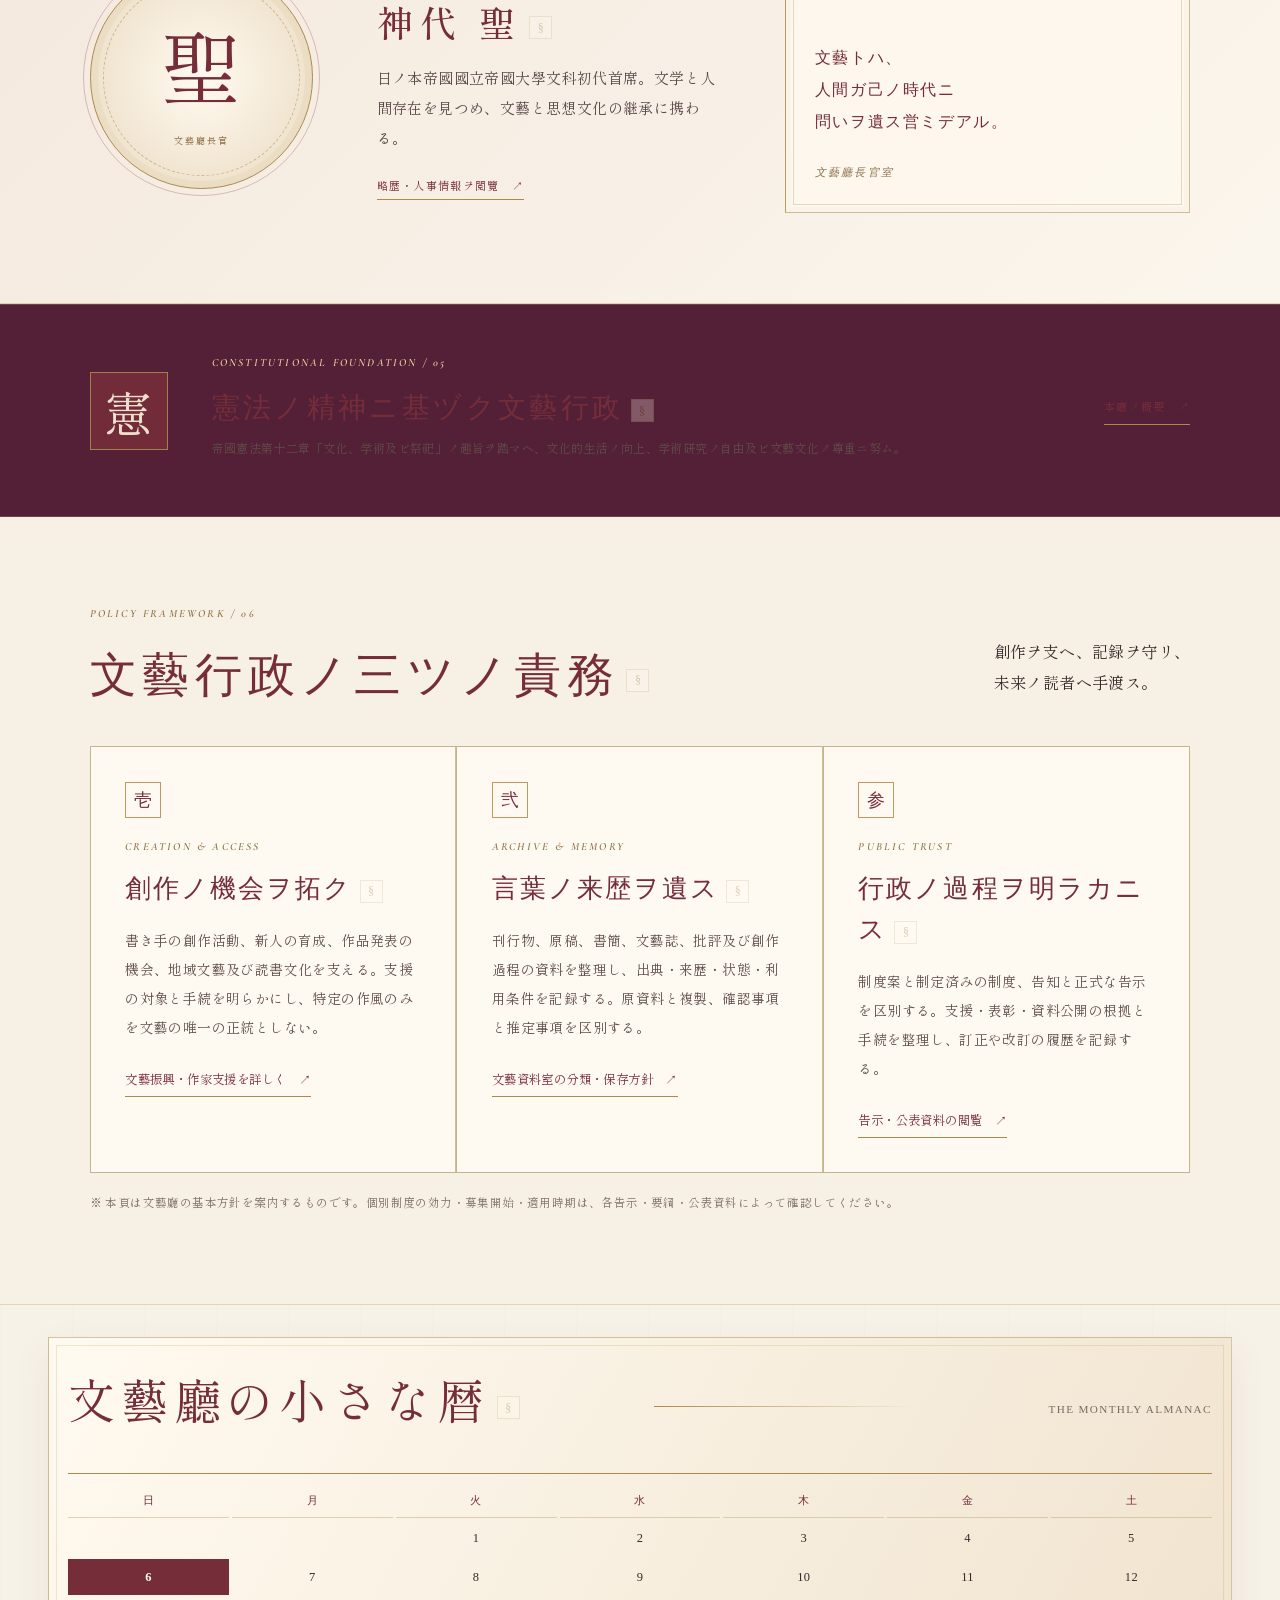
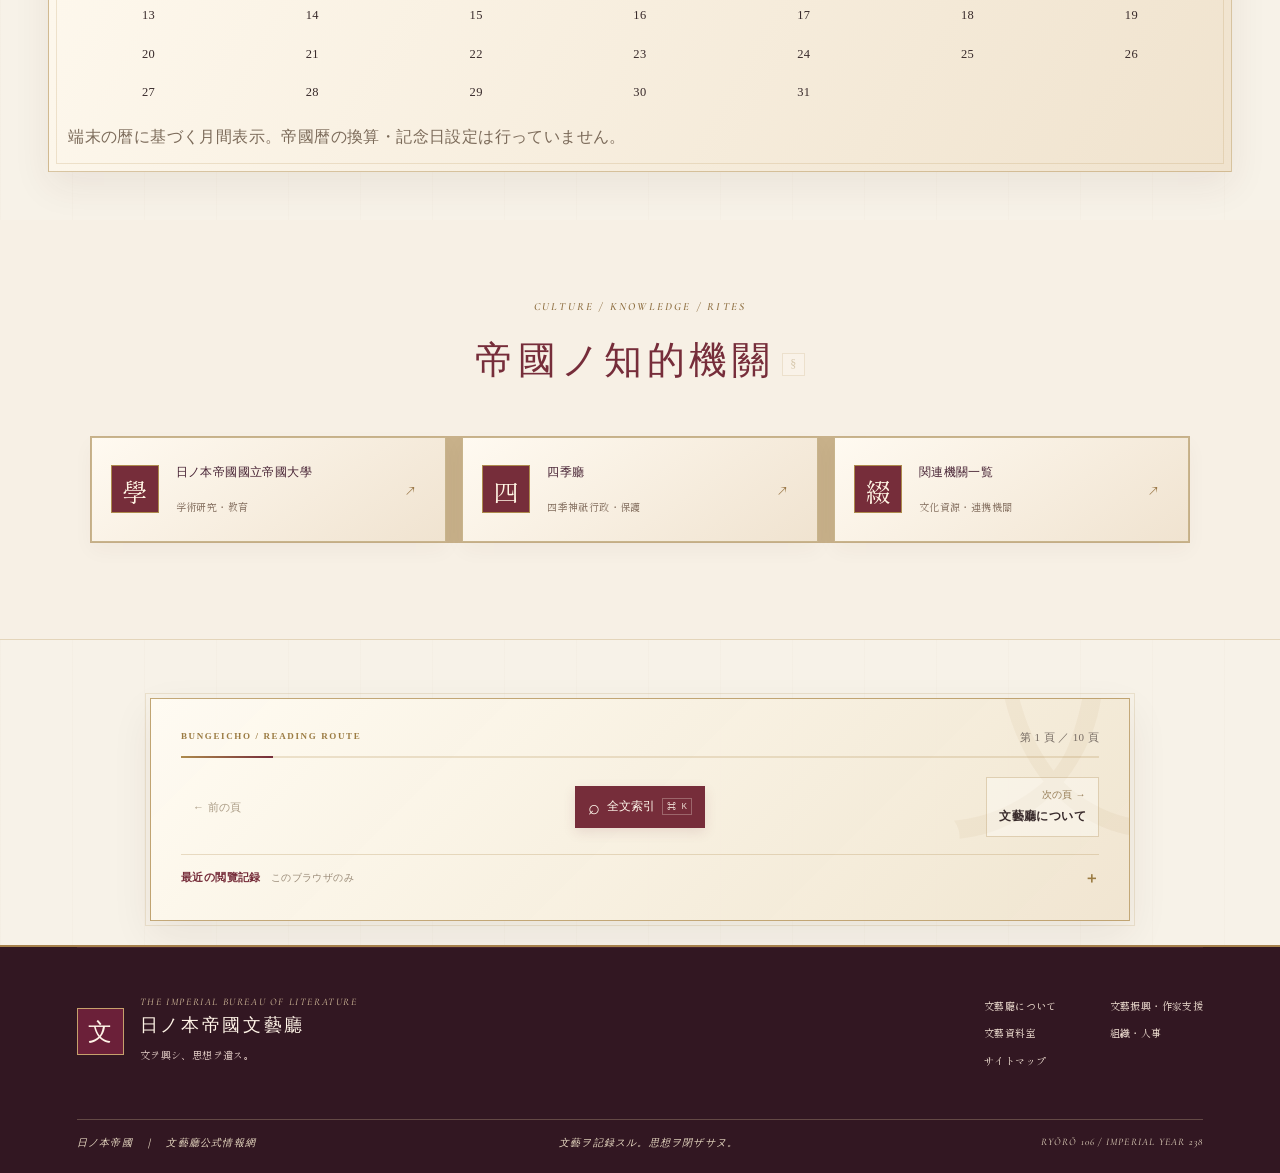
==== commit 0b920eaf: "Add imperial agency cross-navigation to Bungeicho" ====
--- a/index.html
+++ b/index.html
@@ -26,6 +26,16 @@
 <meta property="og:title" content="文藝廳｜日ノ本帝國">
 <meta property="og:description" content="日ノ本帝國文藝廳公式情報網。文ヲ興シ、思想ヲ遺ス。">
 <meta name="twitter:card" content="summary">
+<style id="imperial-agency-network-style">
+.agency-network{position:relative;z-index:10;display:flex;align-items:center;justify-content:center;gap:clamp(8px,1.6vw,22px);flex-wrap:wrap;padding:12px 20px;border-bottom:1px solid rgba(168,135,77,.38);background:linear-gradient(90deg,rgba(232,221,199,.92),rgba(255,251,241,.96),rgba(232,221,199,.92));color:#40362c;font-family:"Shippori Mincho","Yu Mincho",serif}
+.agency-network .agency-network-title{font:9px/1.5 system-ui,sans-serif;letter-spacing:.16em;color:#7d2932}
+.agency-network a{display:inline-flex;align-items:center;gap:7px;padding:4px 10px;border:1px solid rgba(168,135,77,.4);font-size:11px;letter-spacing:.06em;text-decoration:none;transition:background .2s,color .2s,border-color .2s}
+.agency-network a:hover,.agency-network a:focus-visible{background:#7d2932;color:#fffaf0;border-color:#7d2932}
+.agency-network a[aria-current="page"]{background:#7d2932;color:#fffaf0;border-color:#7d2932}
+.agency-network a small{font:8px system-ui,sans-serif;opacity:.76;letter-spacing:.08em}
+@media(max-width:600px){.agency-network{gap:6px;padding:10px 12px}.agency-network .agency-network-title{width:100%;text-align:center}.agency-network a{padding:5px 8px;font-size:10px}}
+@media(prefers-reduced-motion:reduce){.agency-network a{transition:none}}
+</style>
 </head>
 <body class="revolution-home">
 <a class="skip-link" href="#main">本文へ</a>
@@ -36,6 +46,7 @@
  <button class="index-open" type="button" data-open-index><span>索引</span><b>＋</b></button>
 </header>
 <nav class="new-nav" aria-label="主要導航"><span class="nav-caption">文藝廳　所管案内</span><div class="nav" id="main-nav"><a href="index.html" aria-current="page">首頁</a><a href="about.html">文藝廳について</a><a href="support.html">文藝振興・作家支援</a><a href="awards.html">文藝賞・表彰</a><a href="archive.html">文藝資料室</a><a href="jinbutsuroku.html">文學・藝術人物録</a><a href="notices.html">告示・公表資料</a><a href="staff.html">組織・人事</a><a href="links.html">関連機關</a><a href="sitemap.html">サイトマップ</a></div><span class="nav-end">NIPPON / LITERATURE</span></nav>
+<section class="agency-network" aria-label="日ノ本帝國中央行政機關間の移動"><span class="agency-network-title">日ノ本帝國　中央行政機關連絡網</span><a href="https://8fgb66gmt2-stack.github.io/-web-Shikicho/">四季廳 <small>公式情報網</small> ↗</a><a href="https://8fgb66gmt2-stack.github.io/-Bungeicho-offical-web-site-/" aria-current="page">文藝廳 <small>現在閲覽中</small> ↗</a><a href="https://8fgb66gmt2-stack.github.io/-Imperial-Meteorological-Observatory-official-web-site/">気象觀測院 <small>公式情報網</small> ↗</a></section>
 <main id="main">
 <section class="opening" aria-labelledby="opening-title">
  <div class="opening-left">
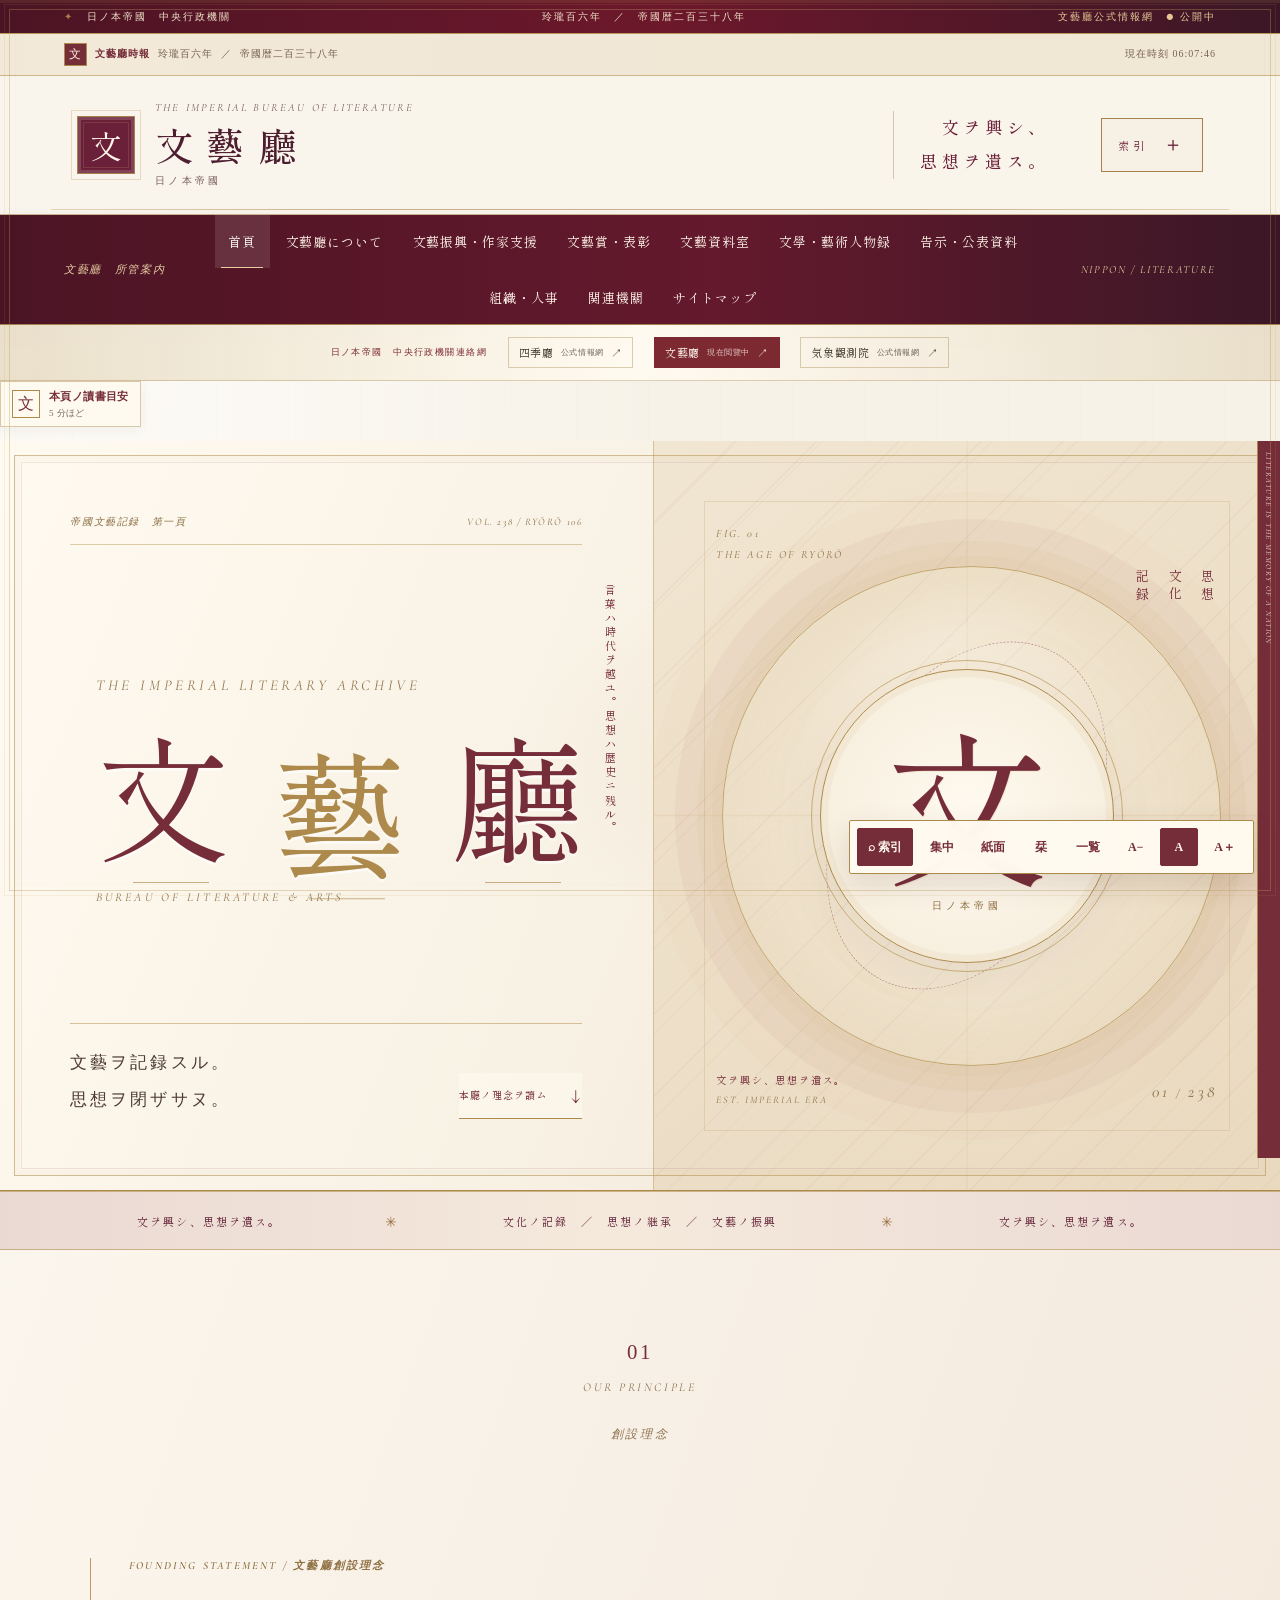
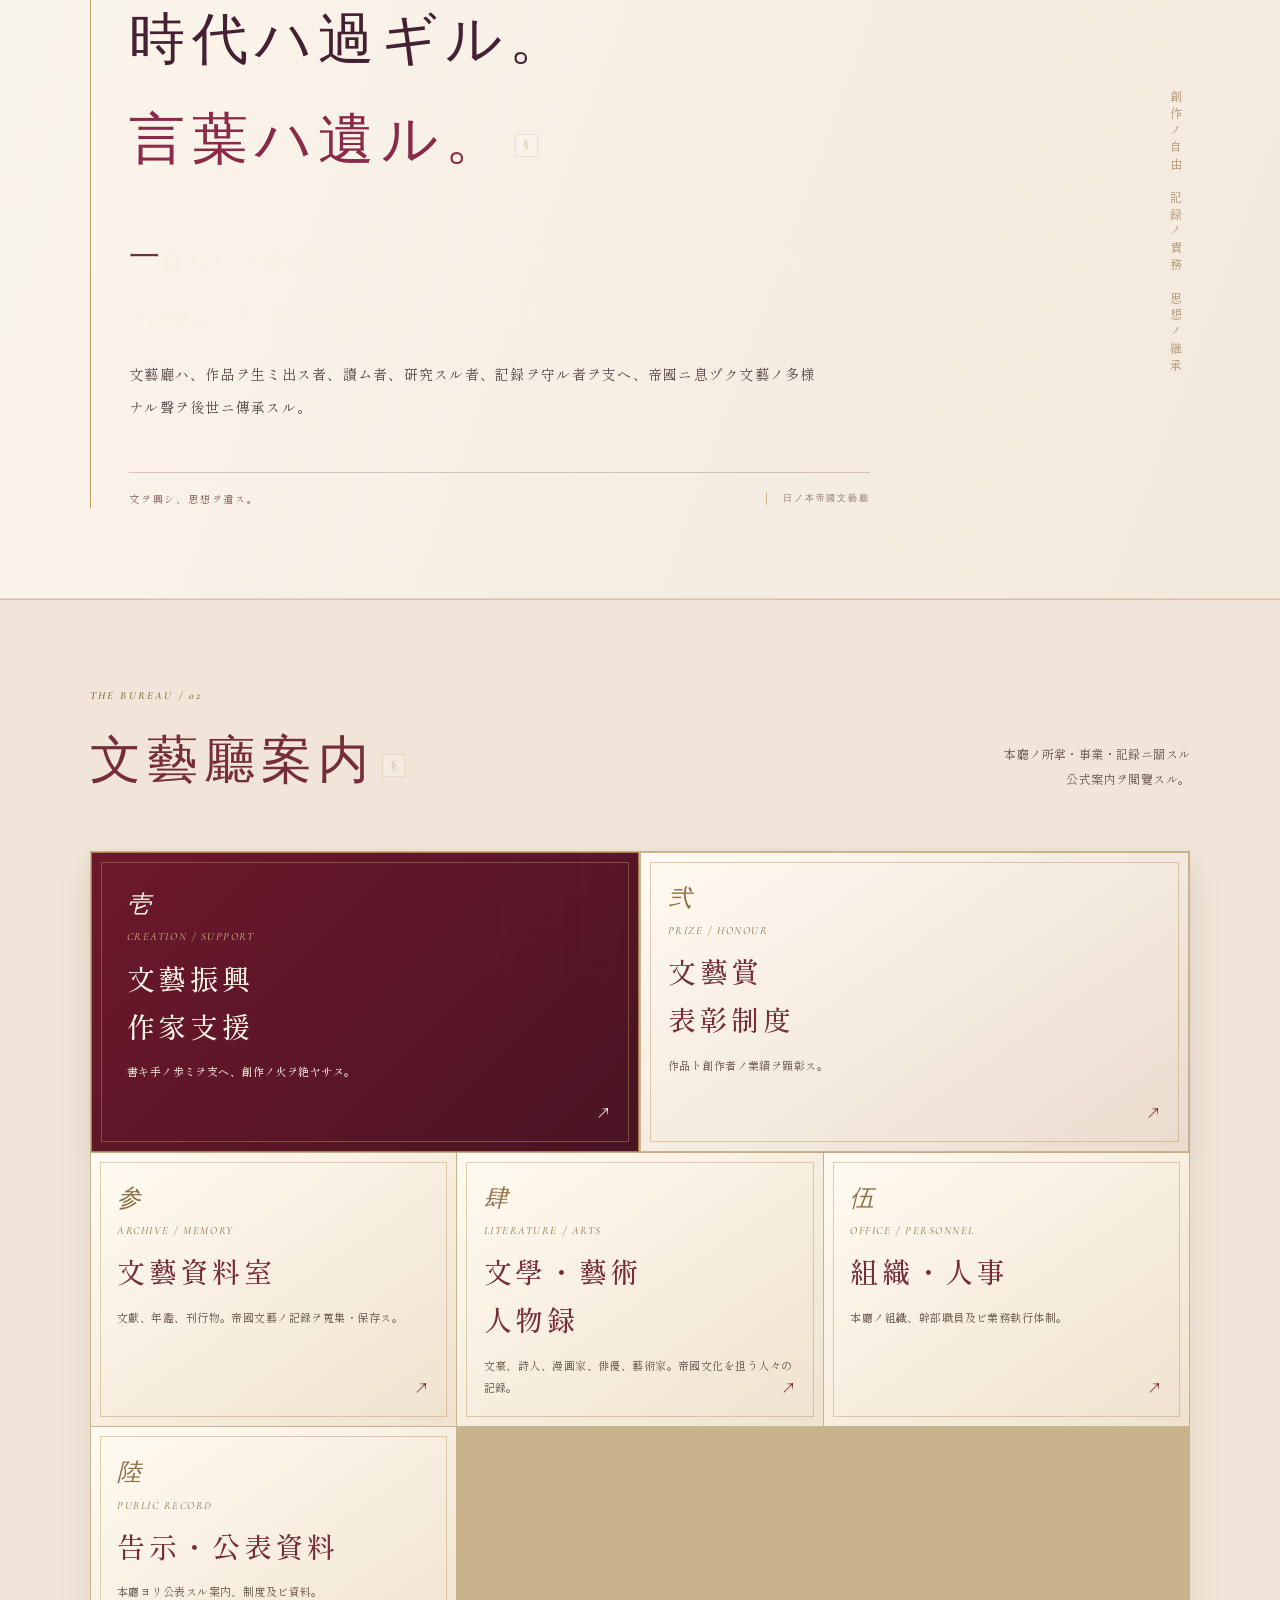
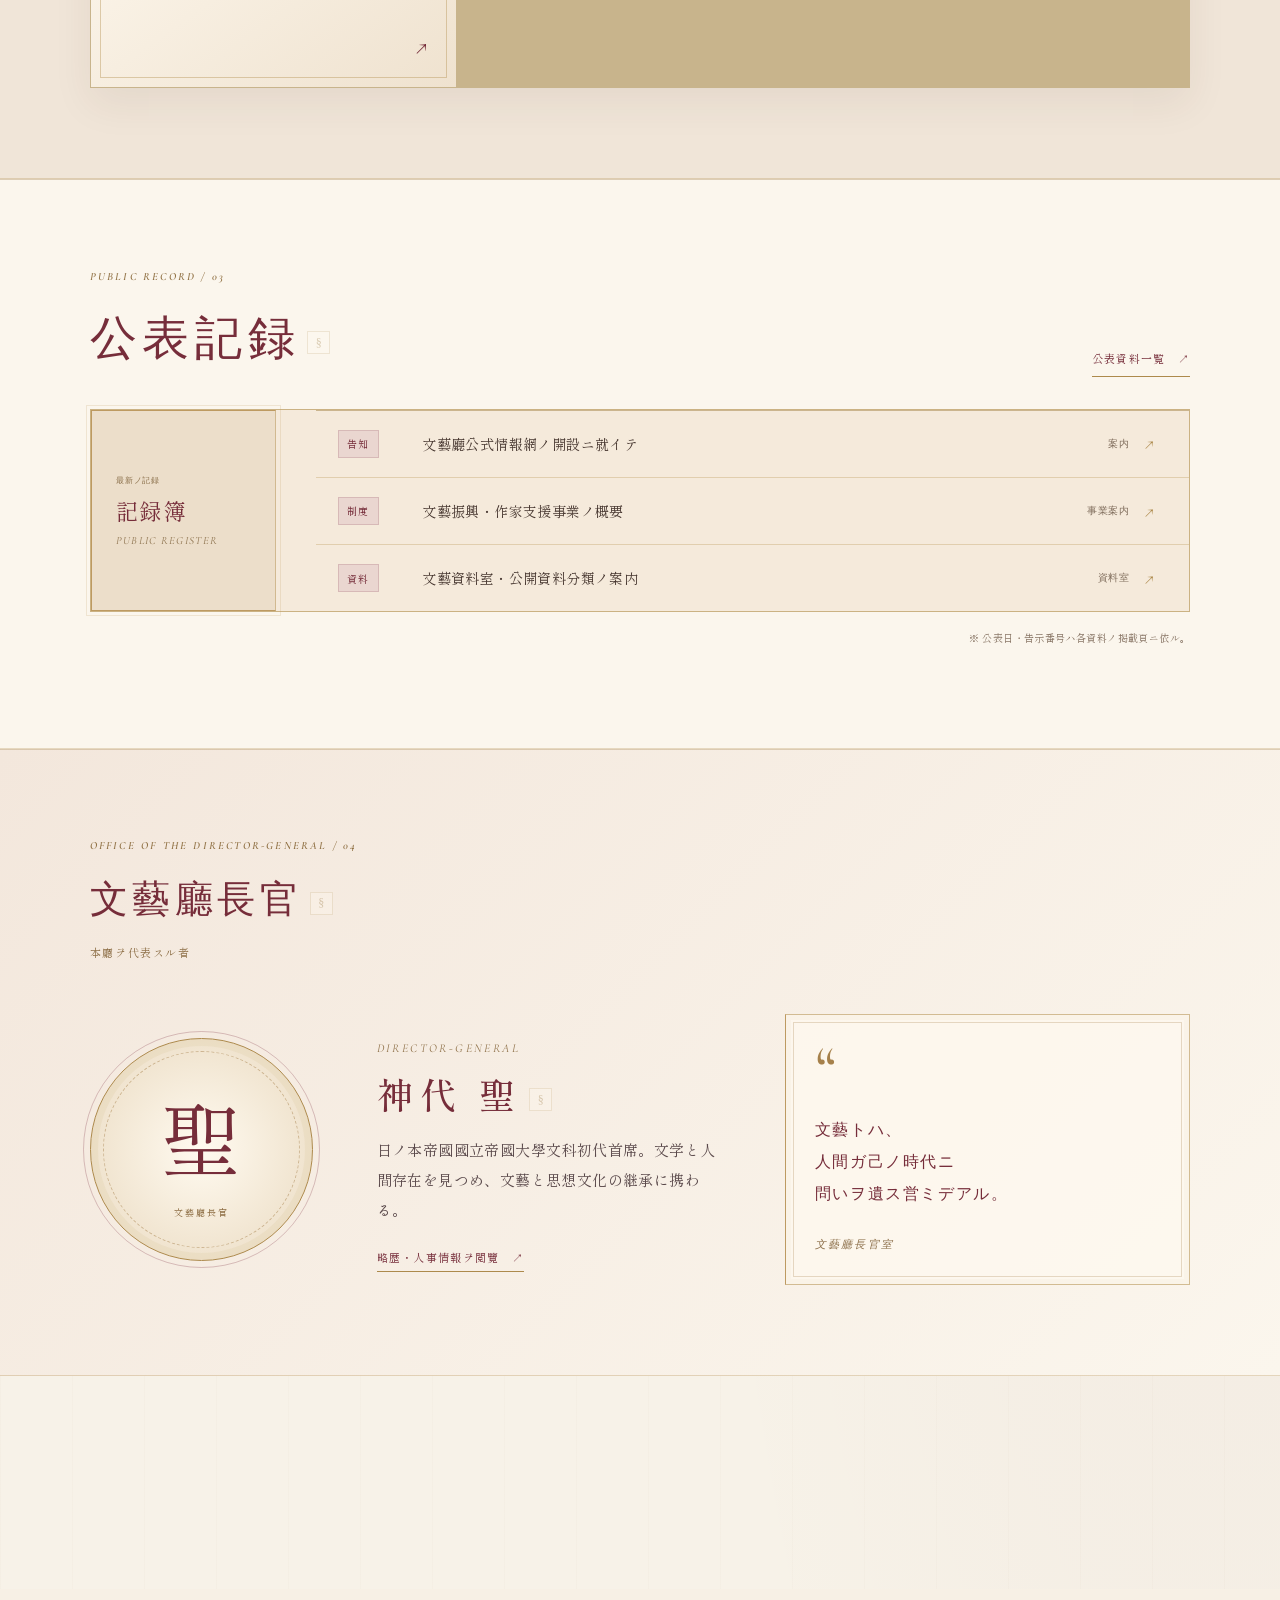
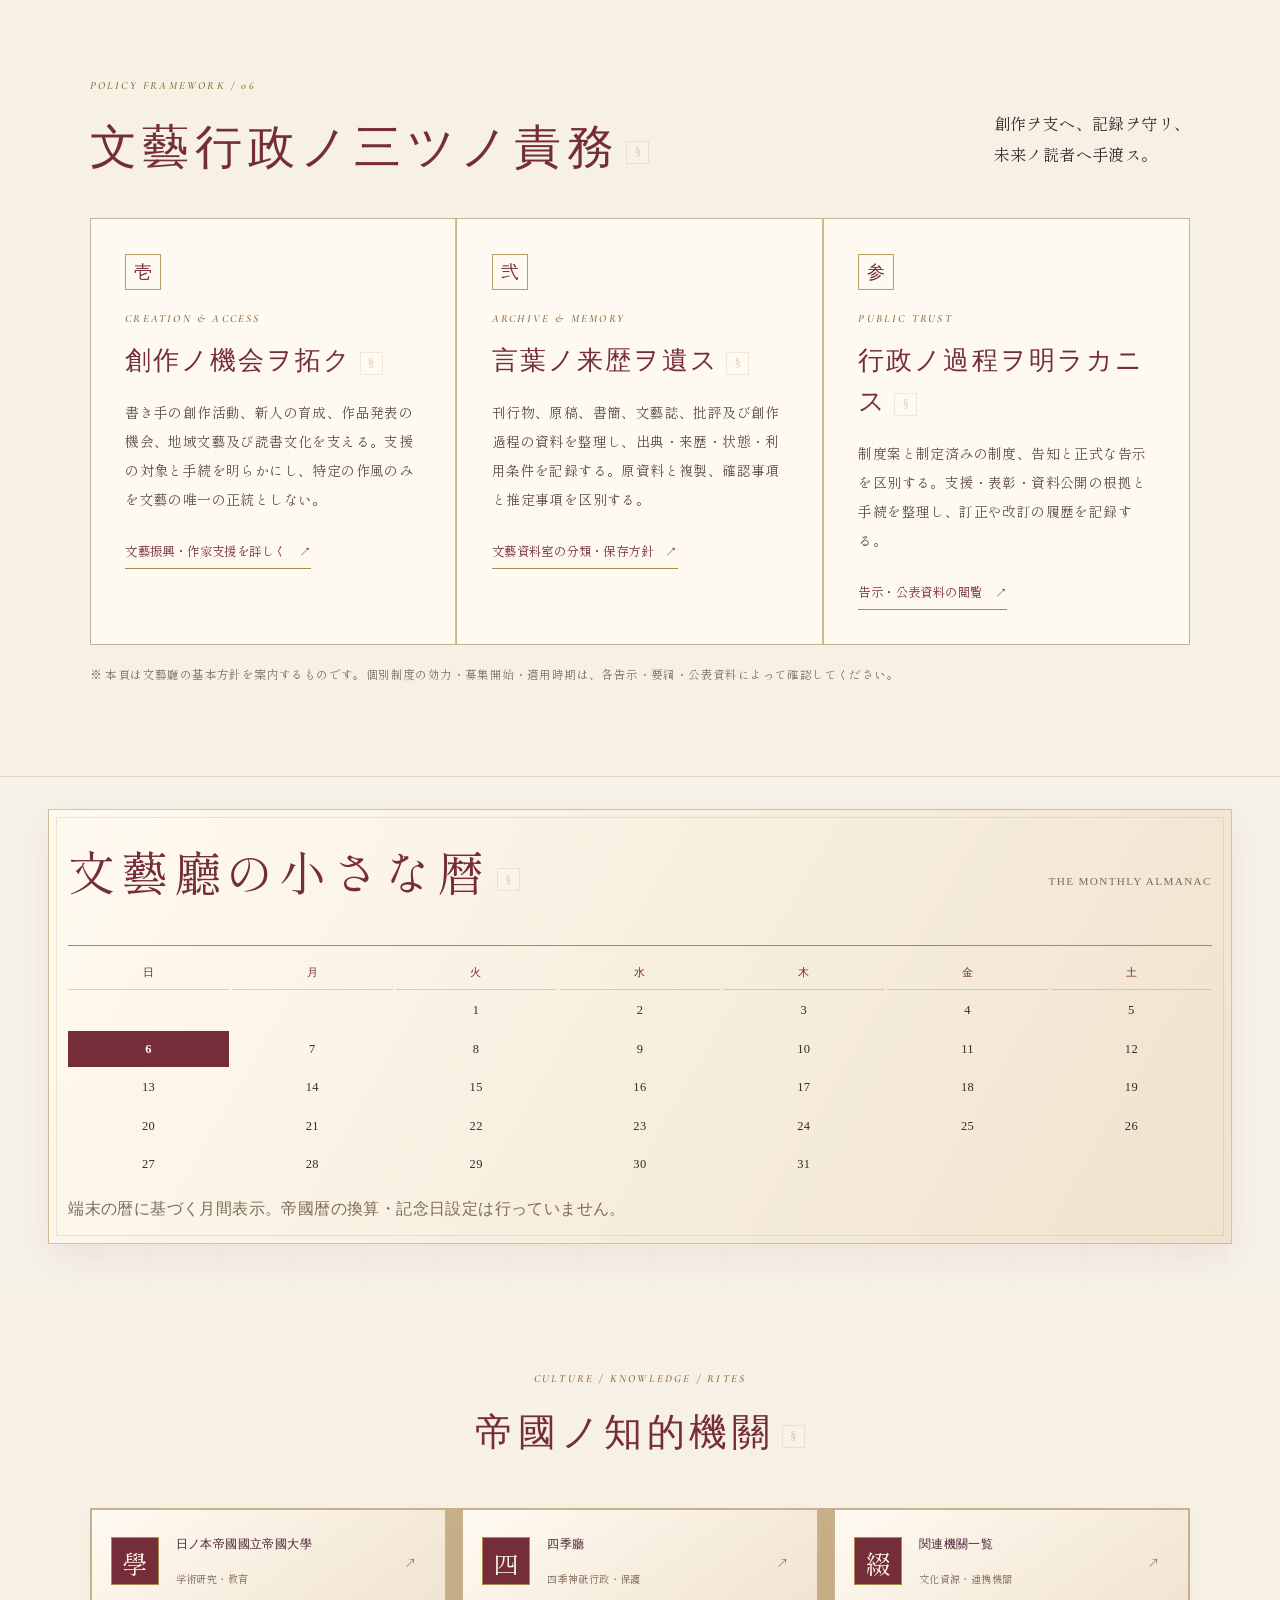
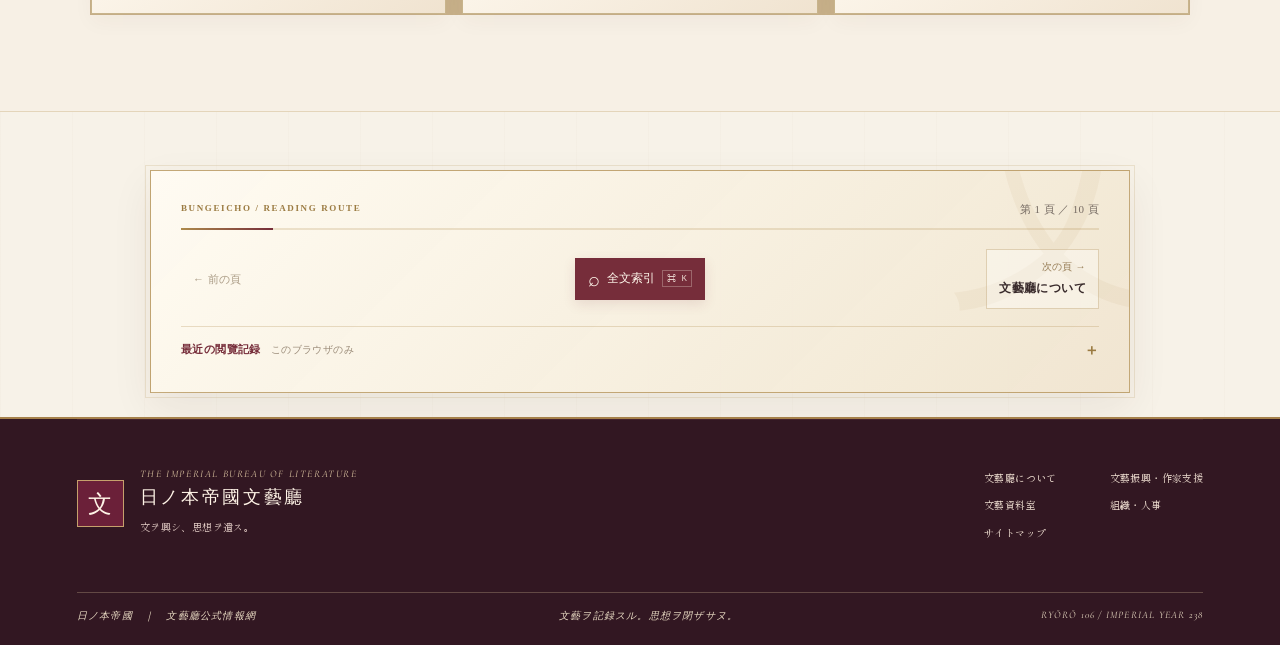
==== commit 4d6e680e: "Add refined site-wide chapter navigation and interaction layer" ====
--- a/index.html
+++ b/index.html
@@ -13,8 +13,8 @@
 <script defer src="site.js?v=20261028-6"></script>
 <script defer src="aesthetic.js?v=20261028-6"></script>
 
-<link rel="stylesheet" href="reirou.css?v=20261028-9">
-<script defer src="reirou.js?v=20261028-9"></script>
+<link rel="stylesheet" href="reirou.css?v=20261102-10">
+<script defer src="reirou.js?v=20261102-10"></script>
 <link rel="icon" href="monsho.svg" type="image/svg+xml">
 
 <link rel="canonical" href="https://8fgb66gmt2-stack.github.io/-Bungeicho-offical-web-site-/">
--- a/reirou.css
+++ b/reirou.css
@@ -1233,3 +1233,35 @@
 .rr-command-result{min-width:0}
 .rr-command-result-title,.rr-command-result-subtitle{overflow-wrap:anywhere}
 @media(max-width:560px){.rr-dialog-actions [data-rr-export],.rr-dialog-actions [data-rr-import]{flex:1;min-width:0}.rr-command-result-snippet{font-size:10px;line-height:1.55}}
+
+/* Section navigator — a restrained, persistent chapter compass across the entire site. */
+.rr-section-navigator{
+ position:fixed;z-index:74;right:clamp(10px,1.6vw,24px);top:50%;transform:translate3d(14px,-50%,0);
+ width:48px;max-height:min(72vh,620px);padding:12px 7px;overflow:visible;
+ display:flex;flex-direction:column;align-items:center;gap:10px;
+ border:1px solid rgba(170,138,74,.62);background:rgba(245,240,229,.94);
+ box-shadow:0 8px 30px rgba(52,35,25,.10);backdrop-filter:blur(12px);
+ opacity:0;visibility:hidden;transition:opacity .25s,transform .3s,visibility .25s;
+}
+.rr-section-navigator.is-visible{opacity:1;visibility:visible;transform:translate3d(0,-50%,0)}
+.rr-section-nav-label{width:100%;display:flex;flex-direction:column;align-items:center;gap:3px;color:var(--rr-wine);text-align:center}
+.rr-section-nav-label span{font:7px/1.2 system-ui,sans-serif;letter-spacing:.13em;color:var(--rr-gold)}
+.rr-section-nav-label strong{max-width:100%;font:10px/1.4 var(--rr-serif);writing-mode:vertical-rl;max-height:7em;overflow:hidden}
+.rr-section-nav-track{position:absolute;left:50%;top:82px;bottom:17px;width:1px;background:rgba(170,138,74,.3);transform:translateX(-50%);pointer-events:none}
+.rr-section-nav-track:after{content:"";position:absolute;left:0;top:0;width:2px;height:var(--rr-section-progress,0%);background:var(--rr-wine);transition:height .25s}
+.rr-section-nav-list{position:relative;z-index:1;display:flex;flex-direction:column;align-items:center;gap:8px;list-style:none;margin:0;padding:0;overflow:auto;scrollbar-width:none}
+.rr-section-nav-list::-webkit-scrollbar{display:none}
+.rr-section-nav-list li{margin:0;padding:0}
+.rr-section-nav-list a{position:relative;display:grid;place-items:center;width:24px;height:24px;text-decoration:none;border-radius:50%;background:var(--rr-paper)}
+.rr-section-nav-dot{width:7px;height:7px;border:1px solid var(--rr-gold);border-radius:50%;background:var(--rr-paper);transition:transform .2s,background .2s,border-color .2s}
+.rr-section-nav-list a:hover .rr-section-nav-dot,.rr-section-nav-list a.is-active .rr-section-nav-dot{transform:scale(1.35);background:var(--rr-wine);border-color:var(--rr-wine)}
+.rr-section-nav-name{position:absolute;right:34px;top:50%;transform:translate(5px,-50%);width:max-content;max-width:min(240px,55vw);padding:6px 10px;border:1px solid rgba(170,138,74,.55);background:var(--rr-paper);color:var(--rr-ink);font:11px/1.5 var(--rr-serif);box-shadow:var(--rr-shadow);opacity:0;visibility:hidden;pointer-events:none;transition:opacity .16s,transform .16s,visibility .16s}
+.rr-section-nav-list a:hover .rr-section-nav-name,.rr-section-nav-list a:focus-visible .rr-section-nav-name{opacity:1;visibility:visible;transform:translate(0,-50%)}
+@media(max-width:760px){
+ .rr-section-navigator{right:5px;width:35px;padding:9px 4px;max-height:58vh;gap:7px}
+ .rr-section-nav-label strong{font-size:9px}
+ .rr-section-nav-list{gap:5px}
+ .rr-section-nav-list a{width:22px;height:22px}
+ .rr-section-nav-name{right:29px;font-size:10px}
+}
+@media(prefers-reduced-motion:reduce){.rr-section-navigator,.rr-section-nav-dot,.rr-section-nav-name{transition:none!important}}
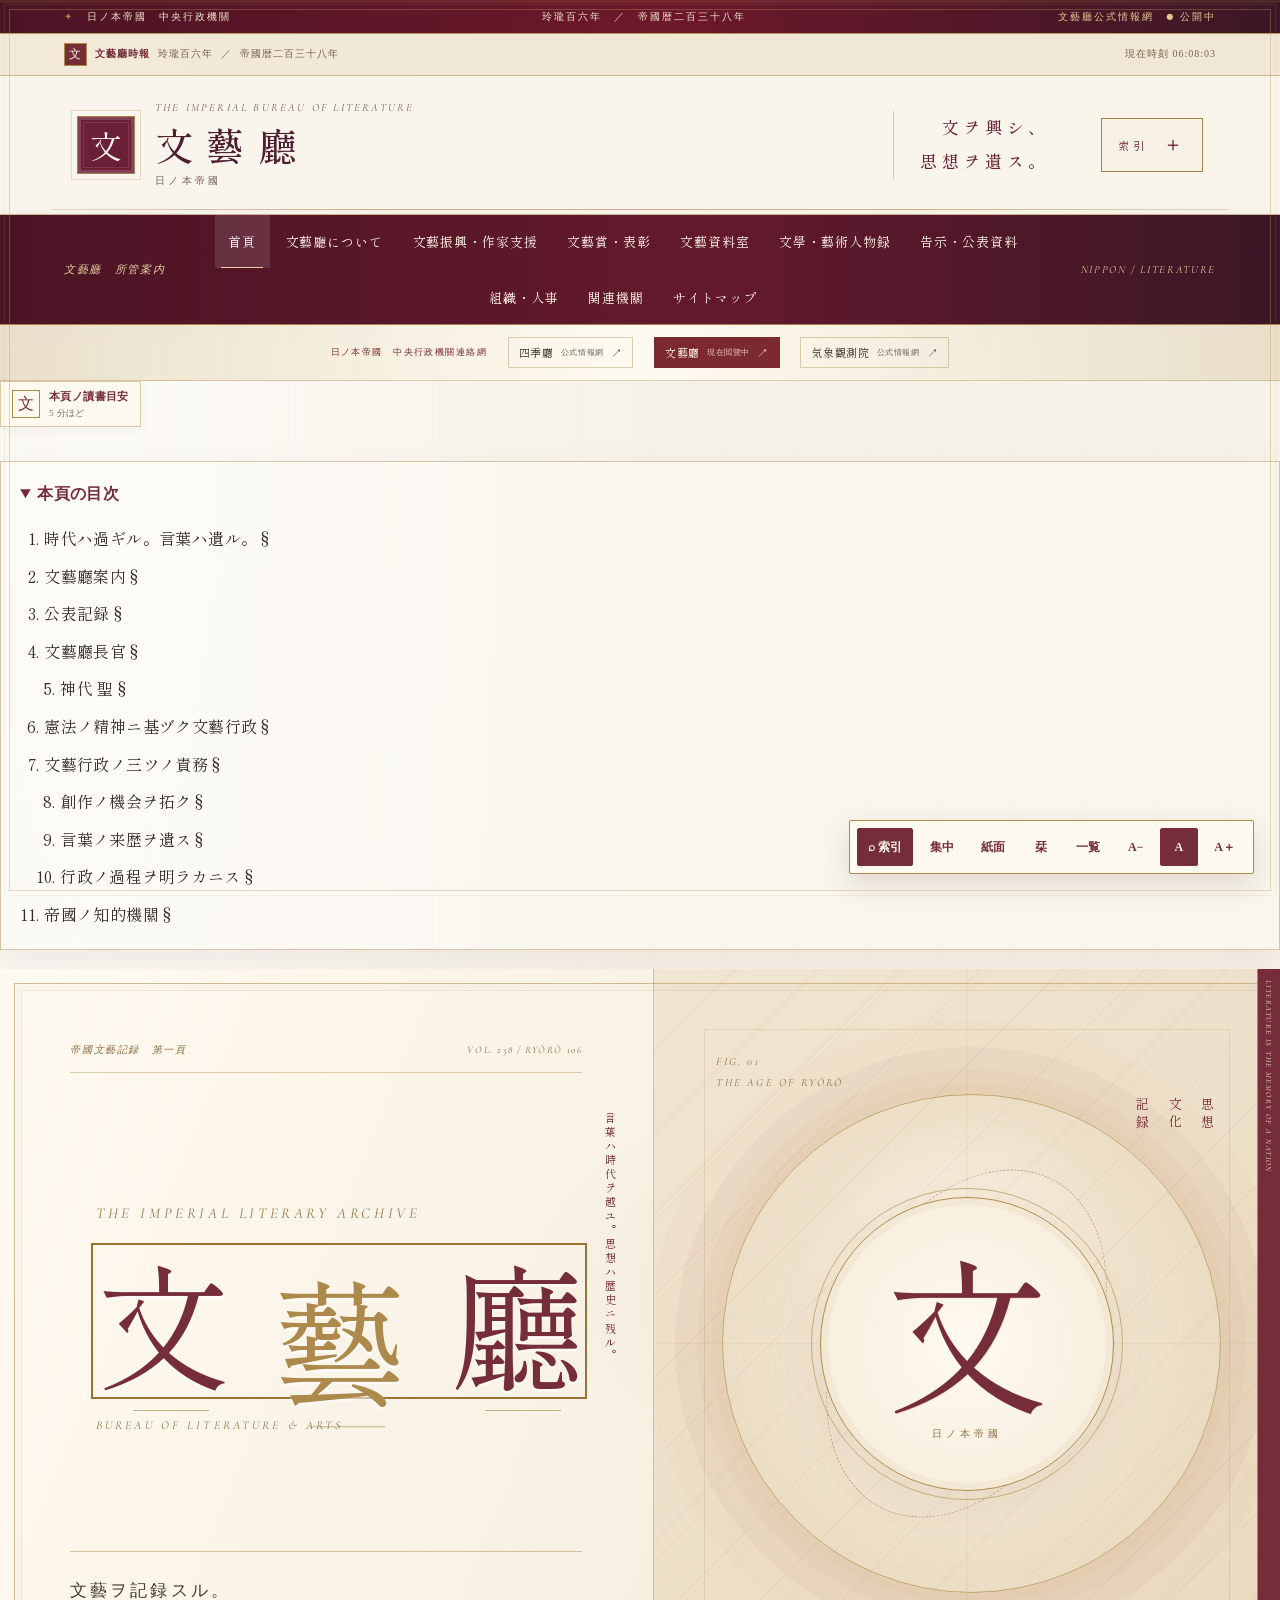
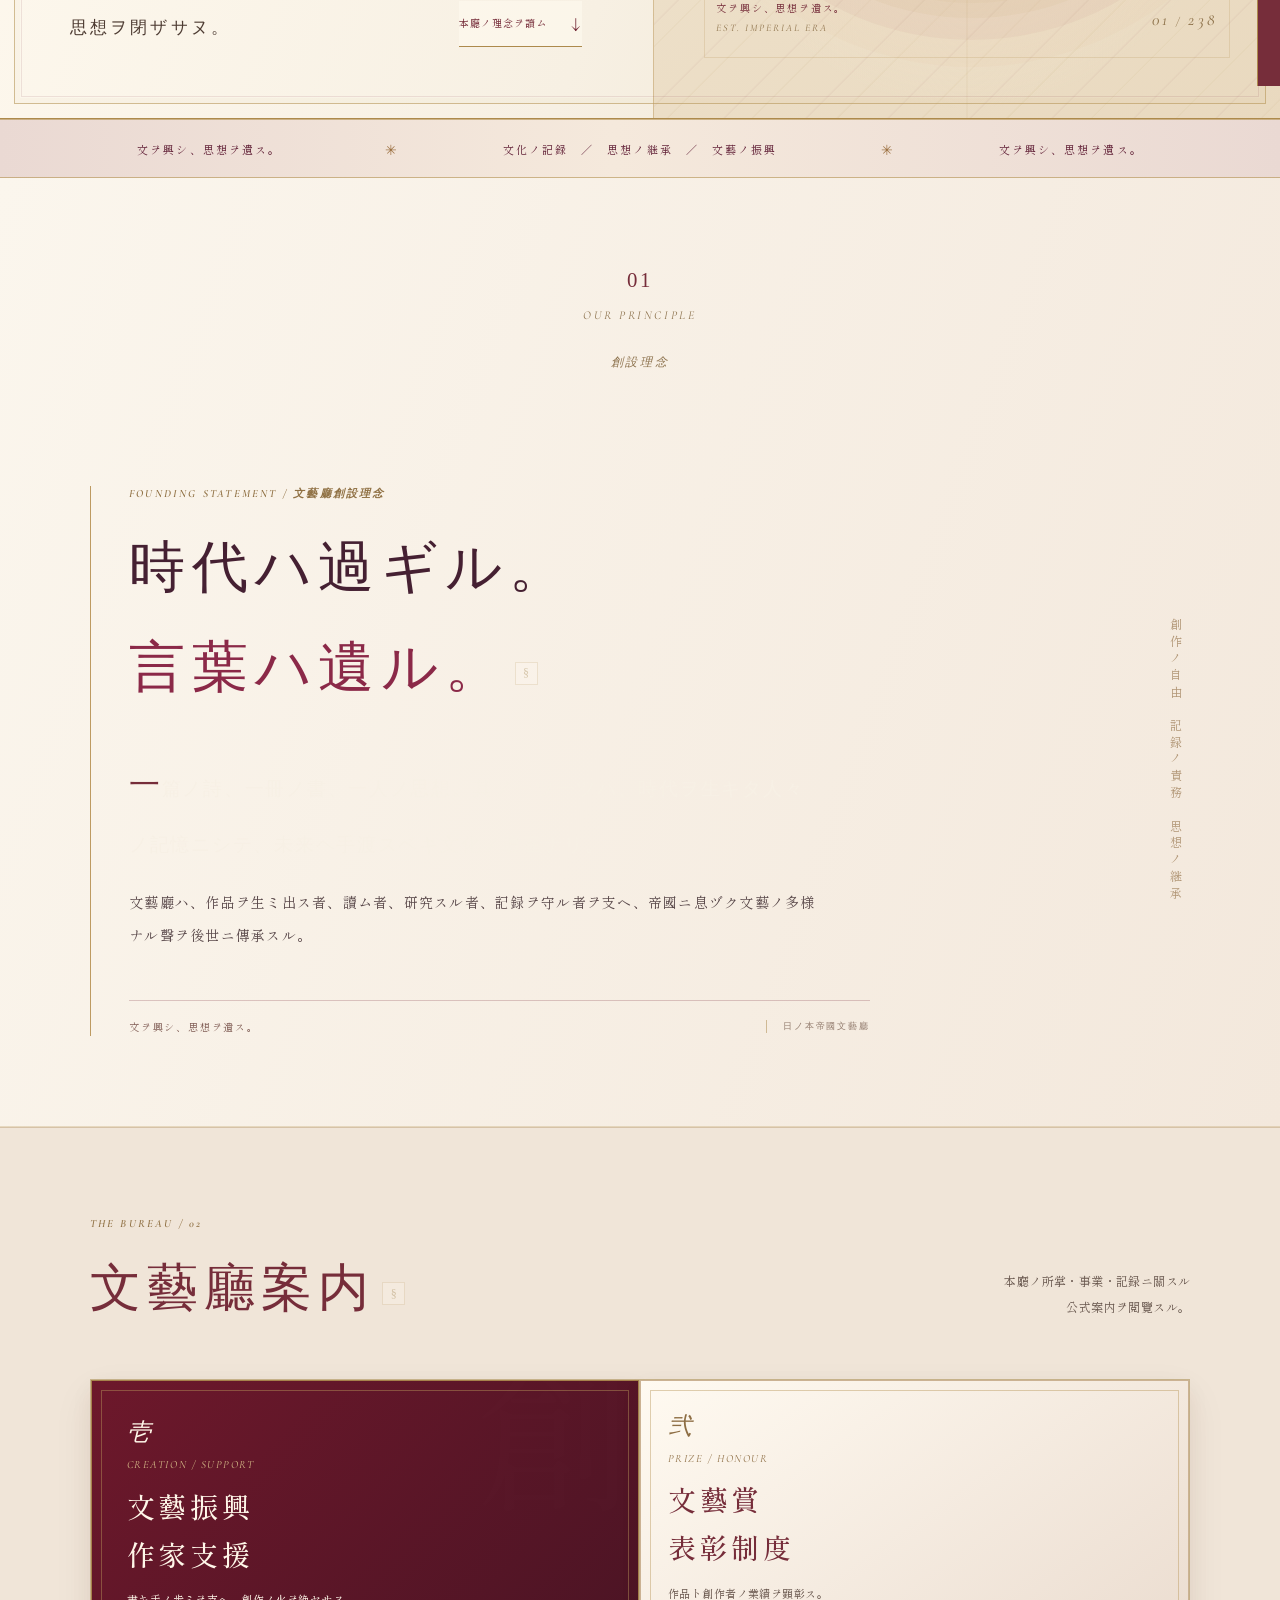
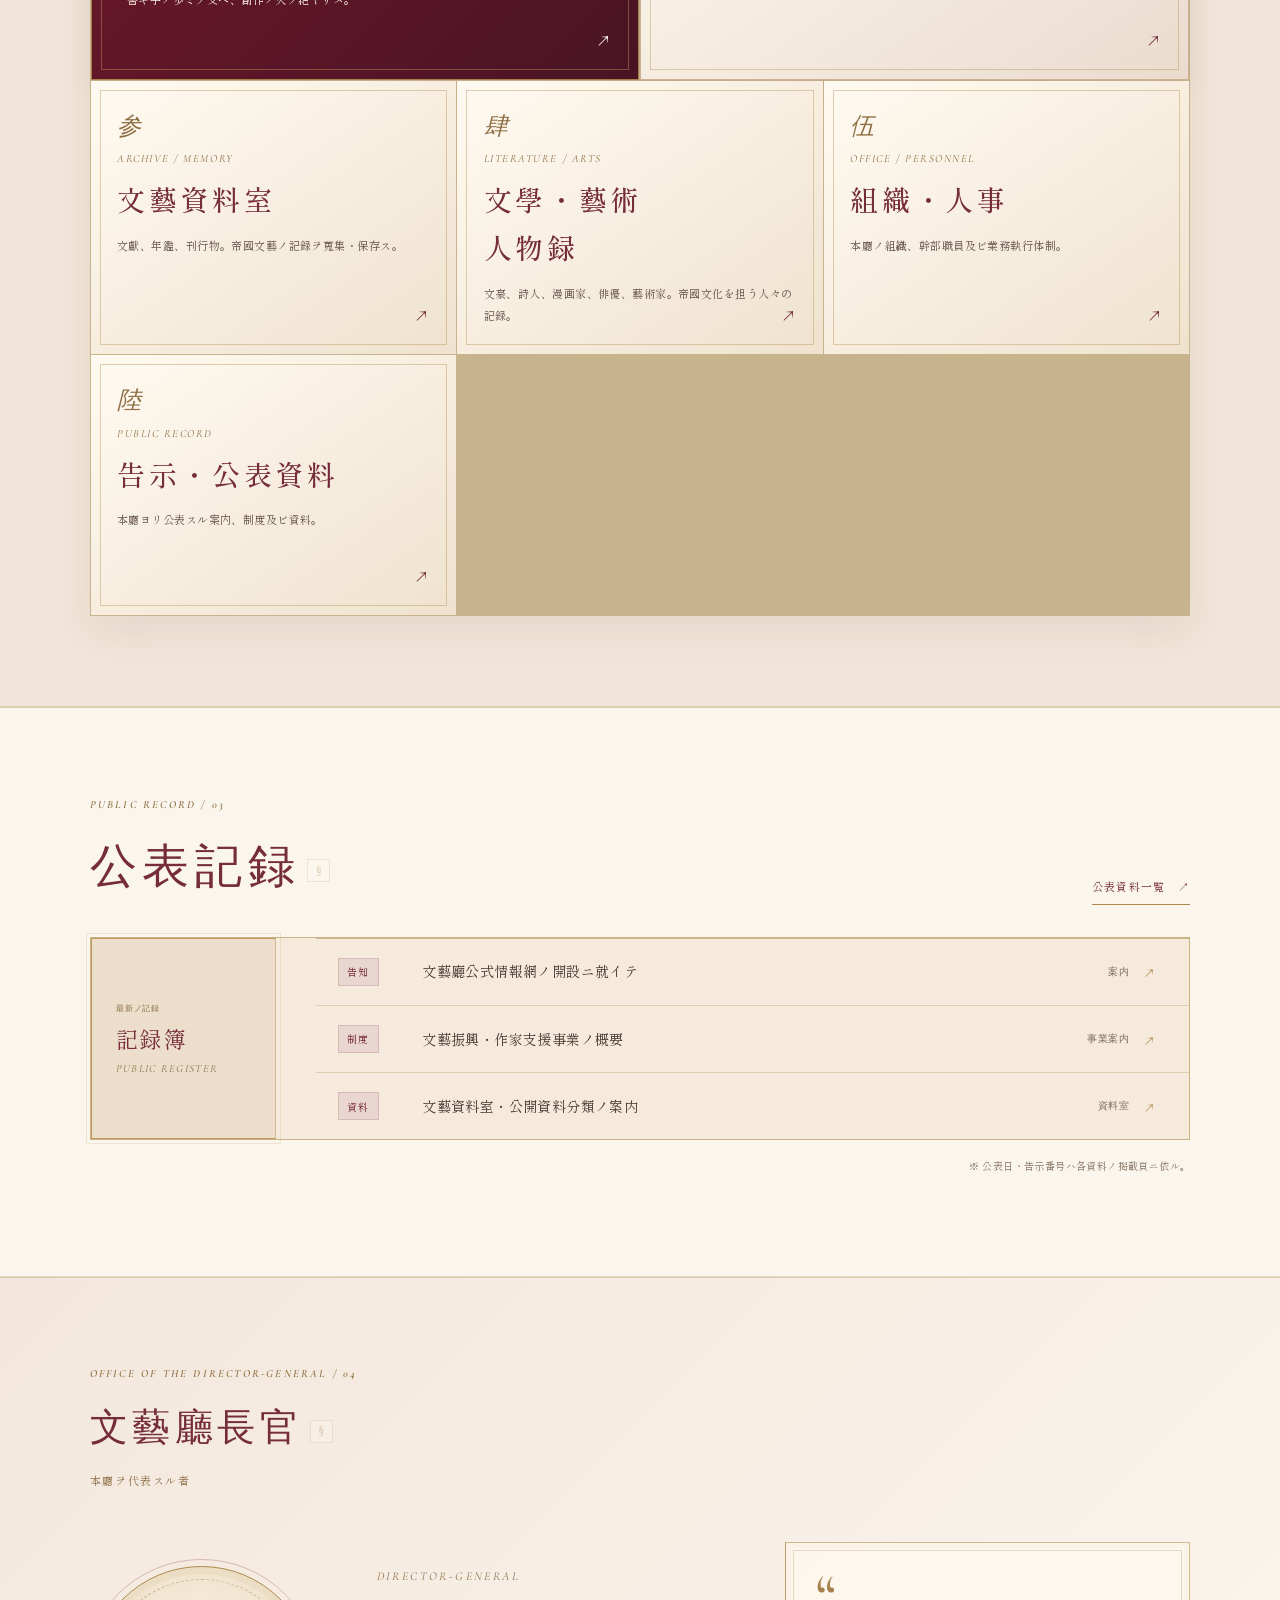
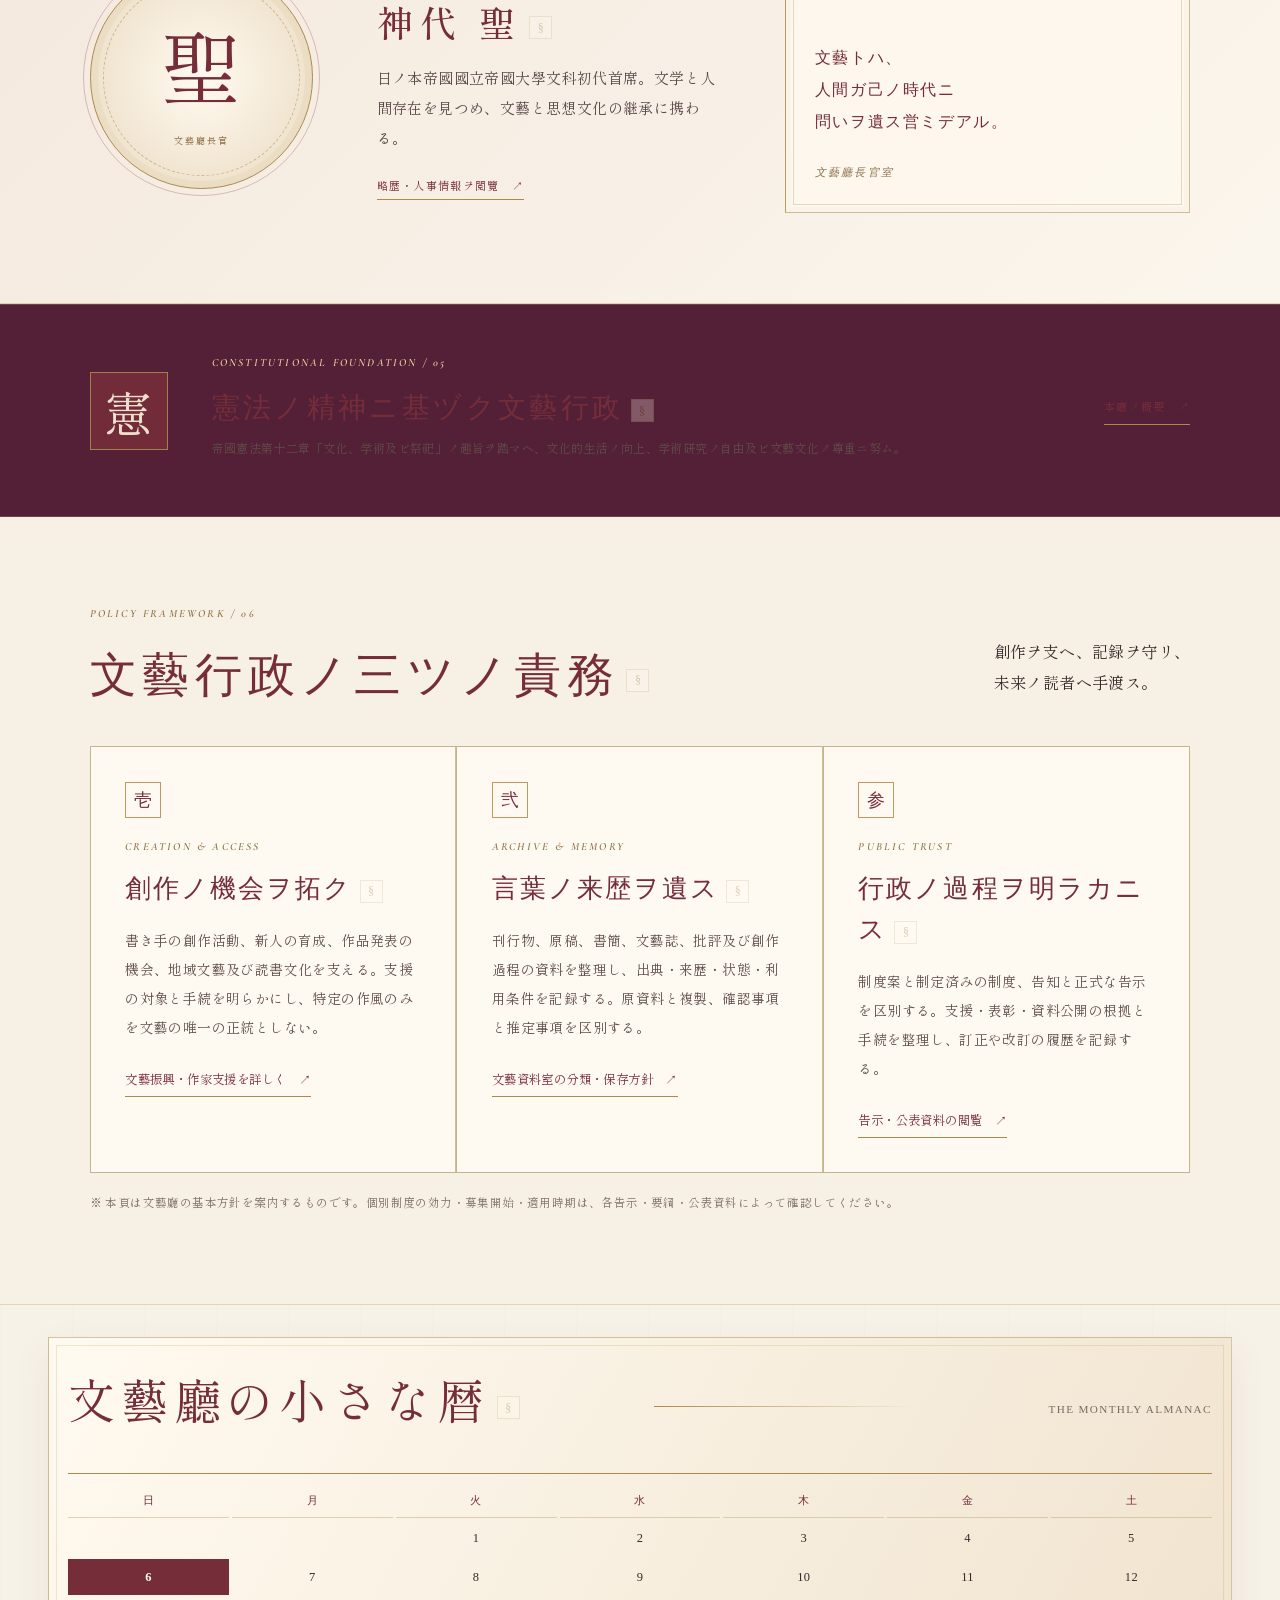
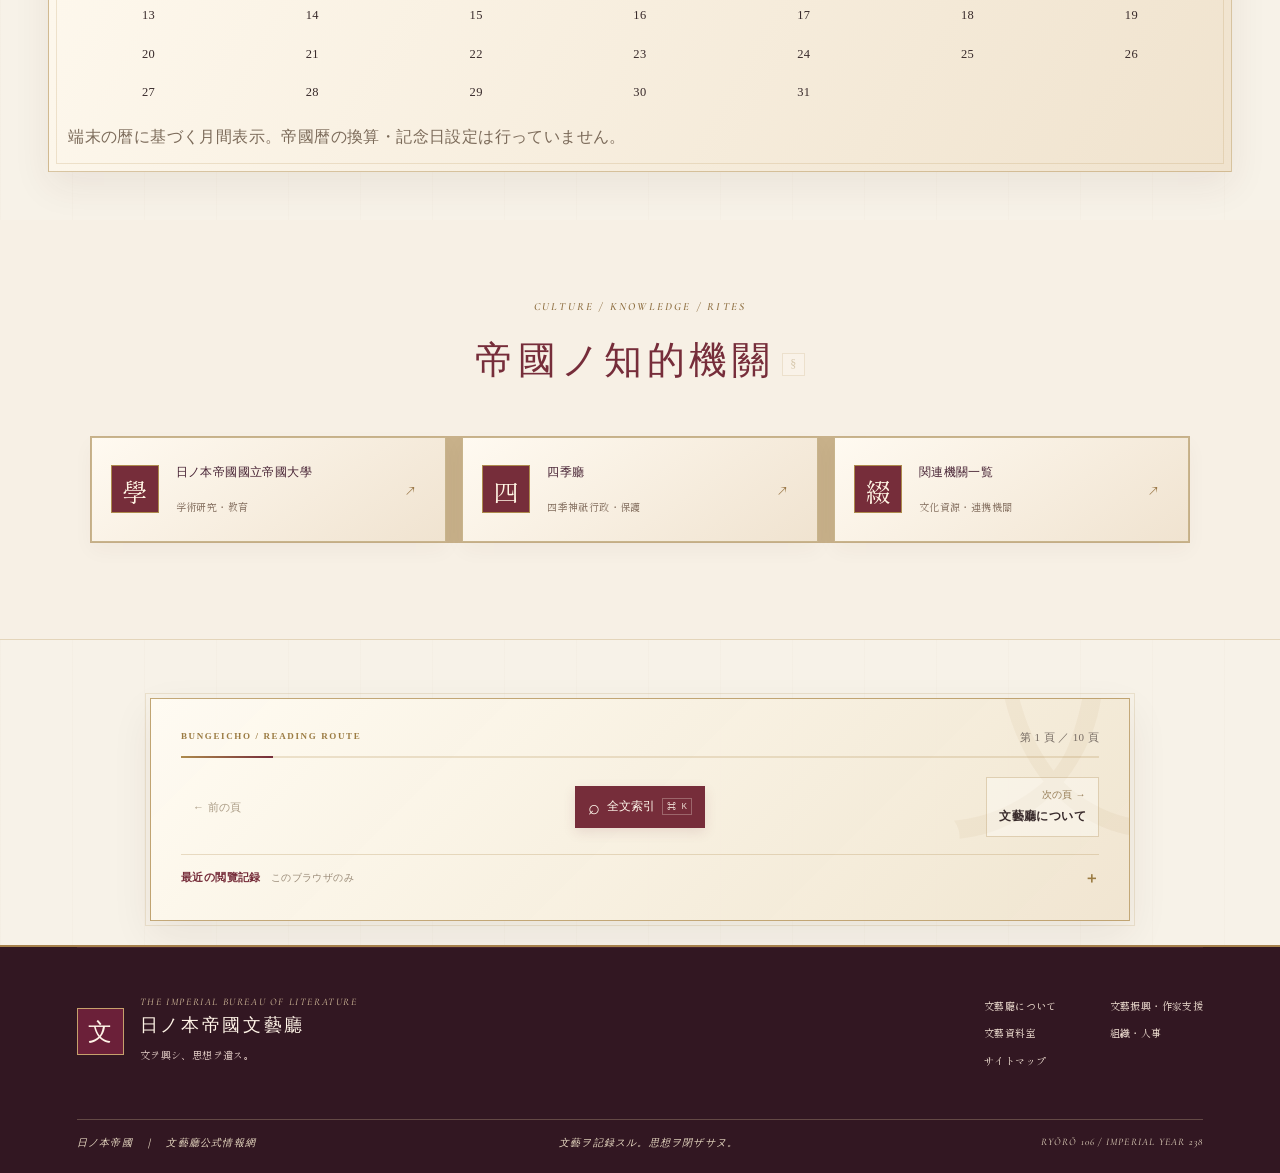
==== commit e34d6dab: "Restore reference site to its prior state" ====
--- a/index.html
+++ b/index.html
@@ -13,8 +13,8 @@
 <script defer src="site.js?v=20261028-6"></script>
 <script defer src="aesthetic.js?v=20261028-6"></script>
 
-<link rel="stylesheet" href="reirou.css?v=20261102-10">
-<script defer src="reirou.js?v=20261102-10"></script>
+<link rel="stylesheet" href="reirou.css?v=20261028-9">
+<script defer src="reirou.js?v=20261028-9"></script>
 <link rel="icon" href="monsho.svg" type="image/svg+xml">
 
 <link rel="canonical" href="https://8fgb66gmt2-stack.github.io/-Bungeicho-offical-web-site-/">
--- a/reirou.css
+++ b/reirou.css
@@ -1233,35 +1233,3 @@
 .rr-command-result{min-width:0}
 .rr-command-result-title,.rr-command-result-subtitle{overflow-wrap:anywhere}
 @media(max-width:560px){.rr-dialog-actions [data-rr-export],.rr-dialog-actions [data-rr-import]{flex:1;min-width:0}.rr-command-result-snippet{font-size:10px;line-height:1.55}}
-
-/* Section navigator — a restrained, persistent chapter compass across the entire site. */
-.rr-section-navigator{
- position:fixed;z-index:74;right:clamp(10px,1.6vw,24px);top:50%;transform:translate3d(14px,-50%,0);
- width:48px;max-height:min(72vh,620px);padding:12px 7px;overflow:visible;
- display:flex;flex-direction:column;align-items:center;gap:10px;
- border:1px solid rgba(170,138,74,.62);background:rgba(245,240,229,.94);
- box-shadow:0 8px 30px rgba(52,35,25,.10);backdrop-filter:blur(12px);
- opacity:0;visibility:hidden;transition:opacity .25s,transform .3s,visibility .25s;
-}
-.rr-section-navigator.is-visible{opacity:1;visibility:visible;transform:translate3d(0,-50%,0)}
-.rr-section-nav-label{width:100%;display:flex;flex-direction:column;align-items:center;gap:3px;color:var(--rr-wine);text-align:center}
-.rr-section-nav-label span{font:7px/1.2 system-ui,sans-serif;letter-spacing:.13em;color:var(--rr-gold)}
-.rr-section-nav-label strong{max-width:100%;font:10px/1.4 var(--rr-serif);writing-mode:vertical-rl;max-height:7em;overflow:hidden}
-.rr-section-nav-track{position:absolute;left:50%;top:82px;bottom:17px;width:1px;background:rgba(170,138,74,.3);transform:translateX(-50%);pointer-events:none}
-.rr-section-nav-track:after{content:"";position:absolute;left:0;top:0;width:2px;height:var(--rr-section-progress,0%);background:var(--rr-wine);transition:height .25s}
-.rr-section-nav-list{position:relative;z-index:1;display:flex;flex-direction:column;align-items:center;gap:8px;list-style:none;margin:0;padding:0;overflow:auto;scrollbar-width:none}
-.rr-section-nav-list::-webkit-scrollbar{display:none}
-.rr-section-nav-list li{margin:0;padding:0}
-.rr-section-nav-list a{position:relative;display:grid;place-items:center;width:24px;height:24px;text-decoration:none;border-radius:50%;background:var(--rr-paper)}
-.rr-section-nav-dot{width:7px;height:7px;border:1px solid var(--rr-gold);border-radius:50%;background:var(--rr-paper);transition:transform .2s,background .2s,border-color .2s}
-.rr-section-nav-list a:hover .rr-section-nav-dot,.rr-section-nav-list a.is-active .rr-section-nav-dot{transform:scale(1.35);background:var(--rr-wine);border-color:var(--rr-wine)}
-.rr-section-nav-name{position:absolute;right:34px;top:50%;transform:translate(5px,-50%);width:max-content;max-width:min(240px,55vw);padding:6px 10px;border:1px solid rgba(170,138,74,.55);background:var(--rr-paper);color:var(--rr-ink);font:11px/1.5 var(--rr-serif);box-shadow:var(--rr-shadow);opacity:0;visibility:hidden;pointer-events:none;transition:opacity .16s,transform .16s,visibility .16s}
-.rr-section-nav-list a:hover .rr-section-nav-name,.rr-section-nav-list a:focus-visible .rr-section-nav-name{opacity:1;visibility:visible;transform:translate(0,-50%)}
-@media(max-width:760px){
- .rr-section-navigator{right:5px;width:35px;padding:9px 4px;max-height:58vh;gap:7px}
- .rr-section-nav-label strong{font-size:9px}
- .rr-section-nav-list{gap:5px}
- .rr-section-nav-list a{width:22px;height:22px}
- .rr-section-nav-name{right:29px;font-size:10px}
-}
-@media(prefers-reduced-motion:reduce){.rr-section-navigator,.rr-section-nav-dot,.rr-section-nav-name{transition:none!important}}
